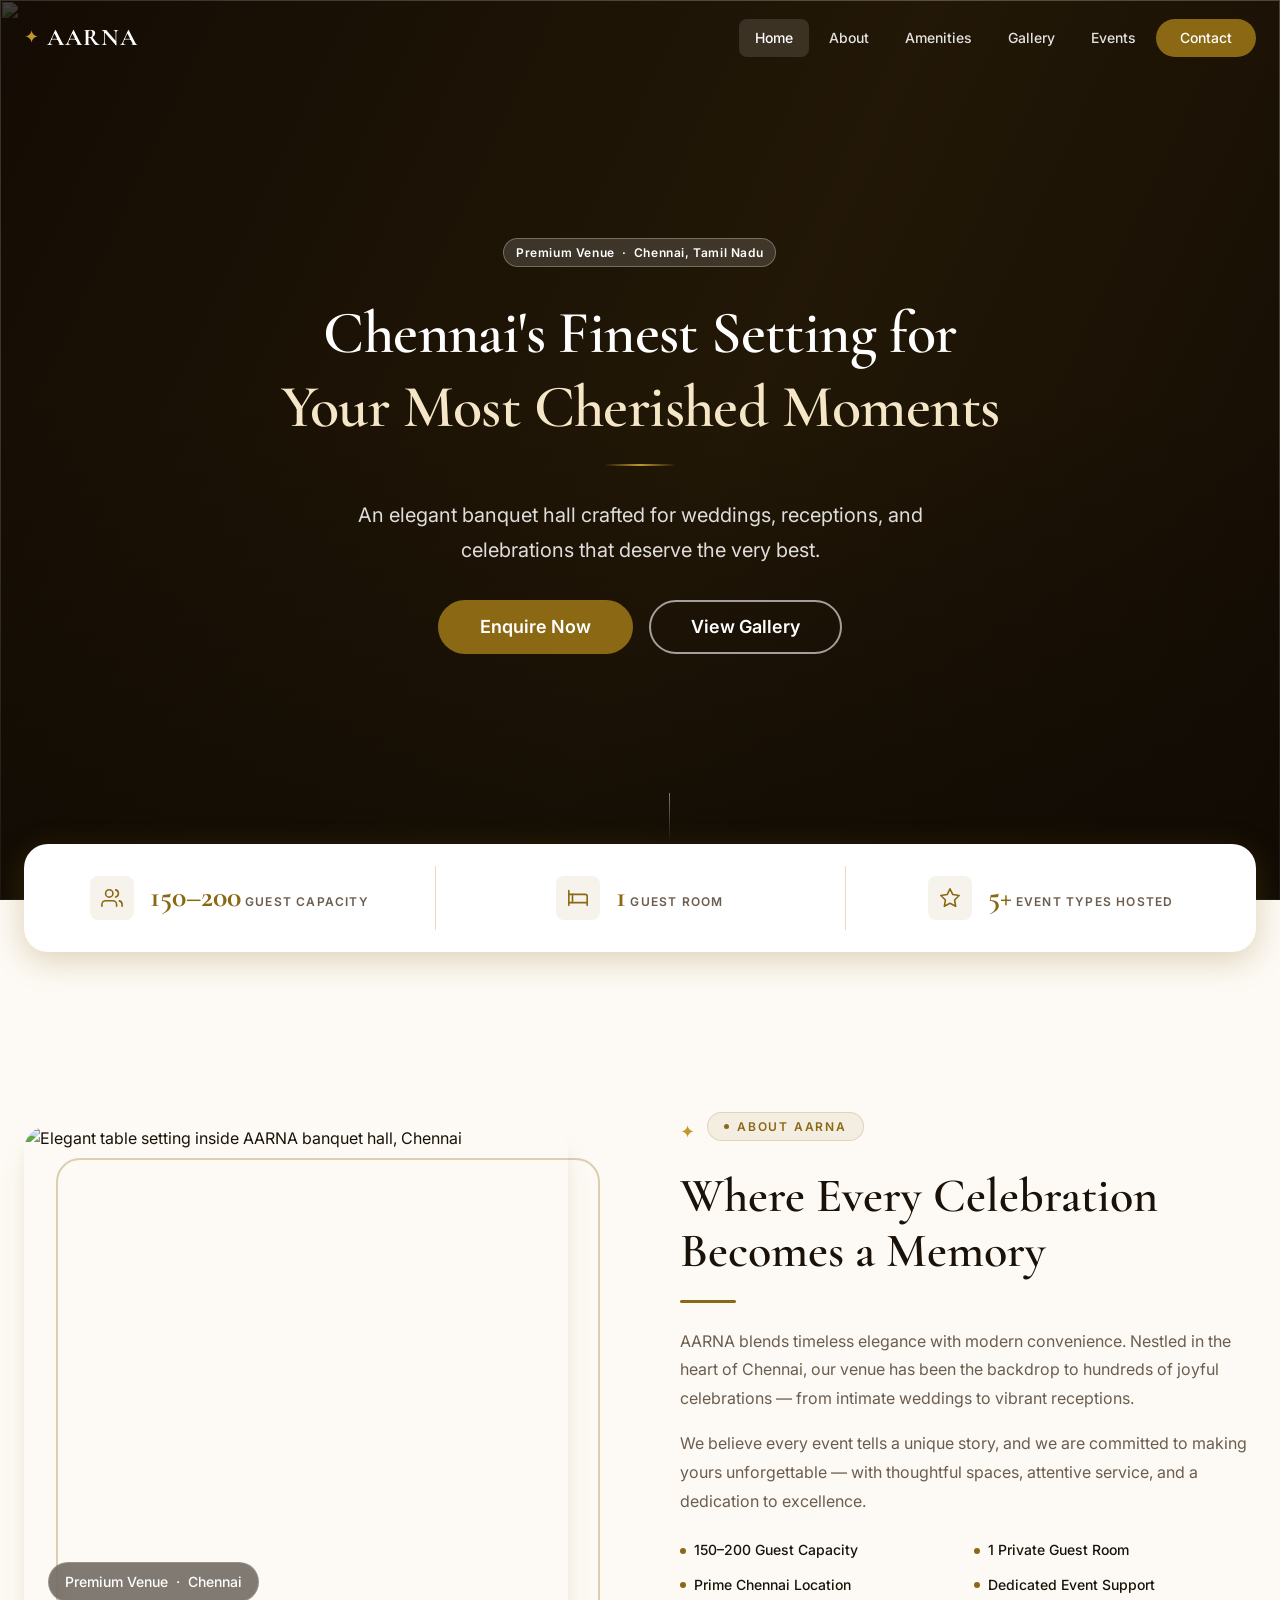
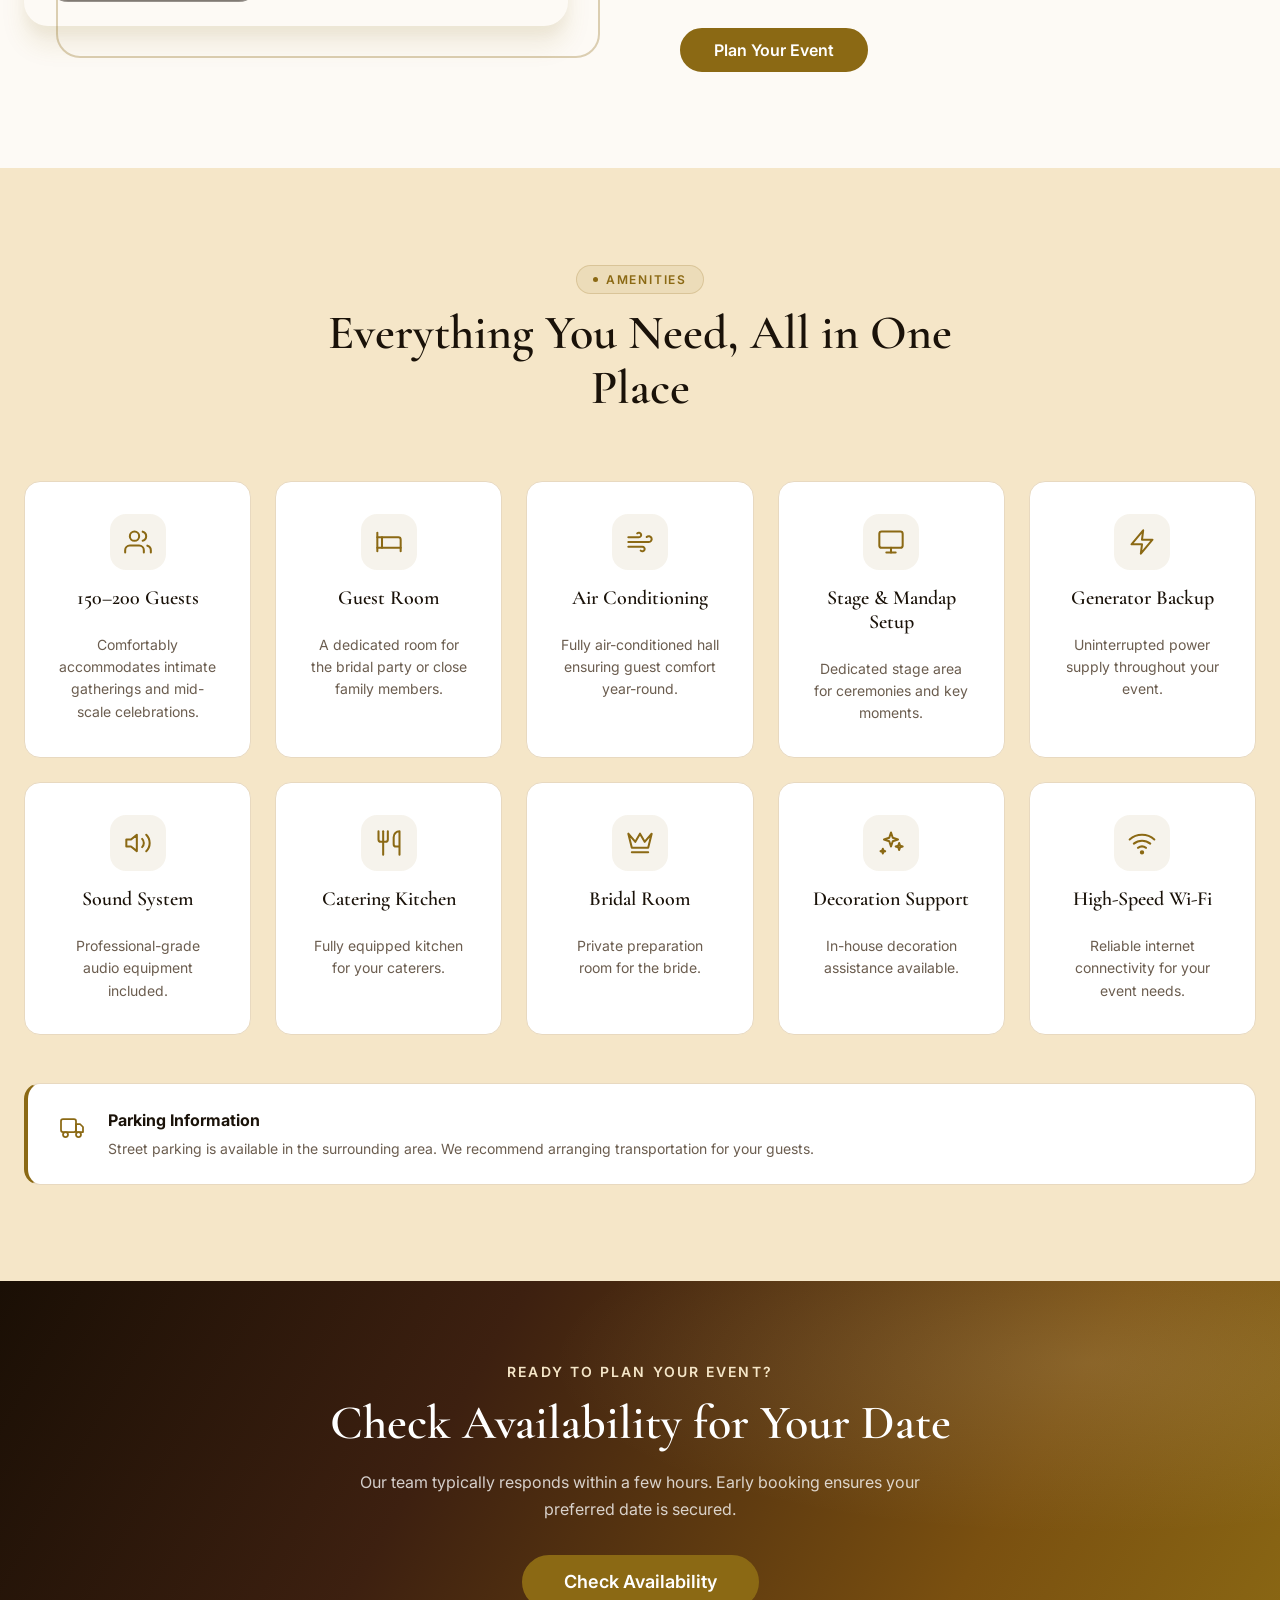
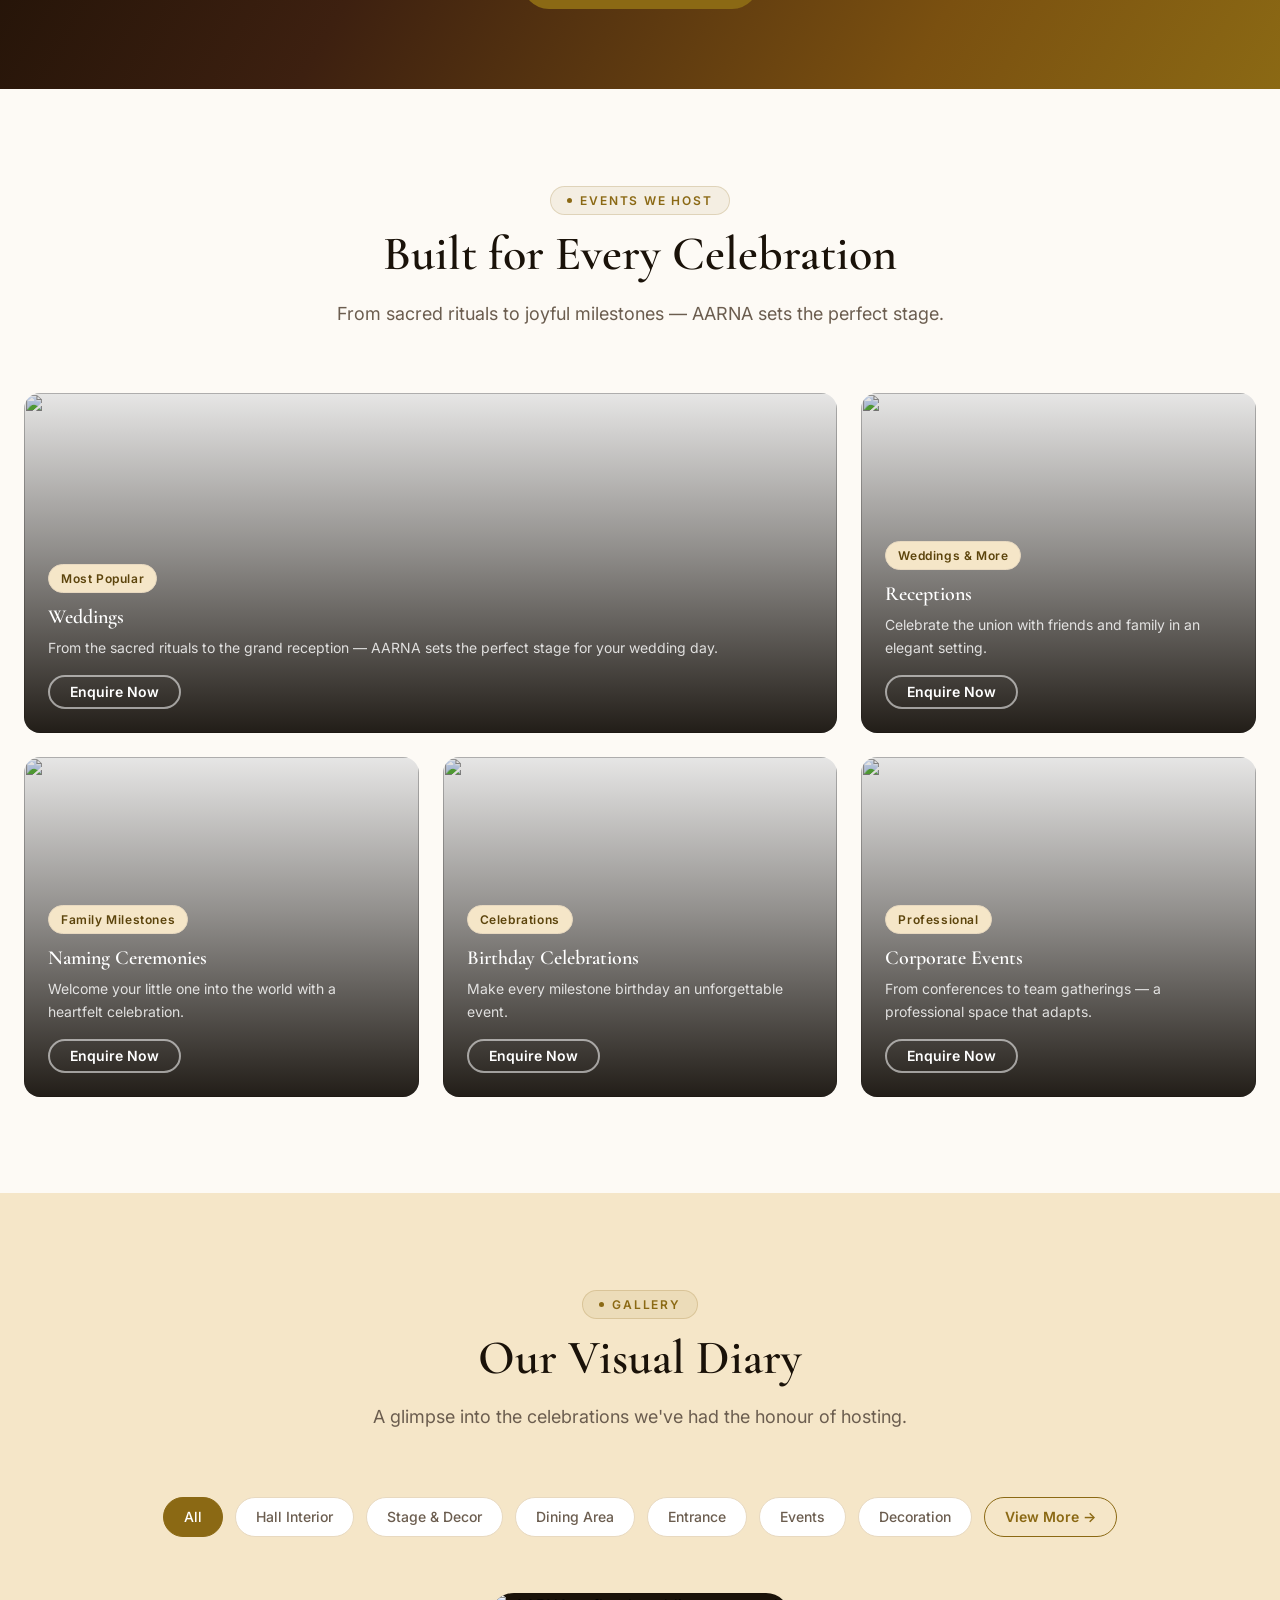
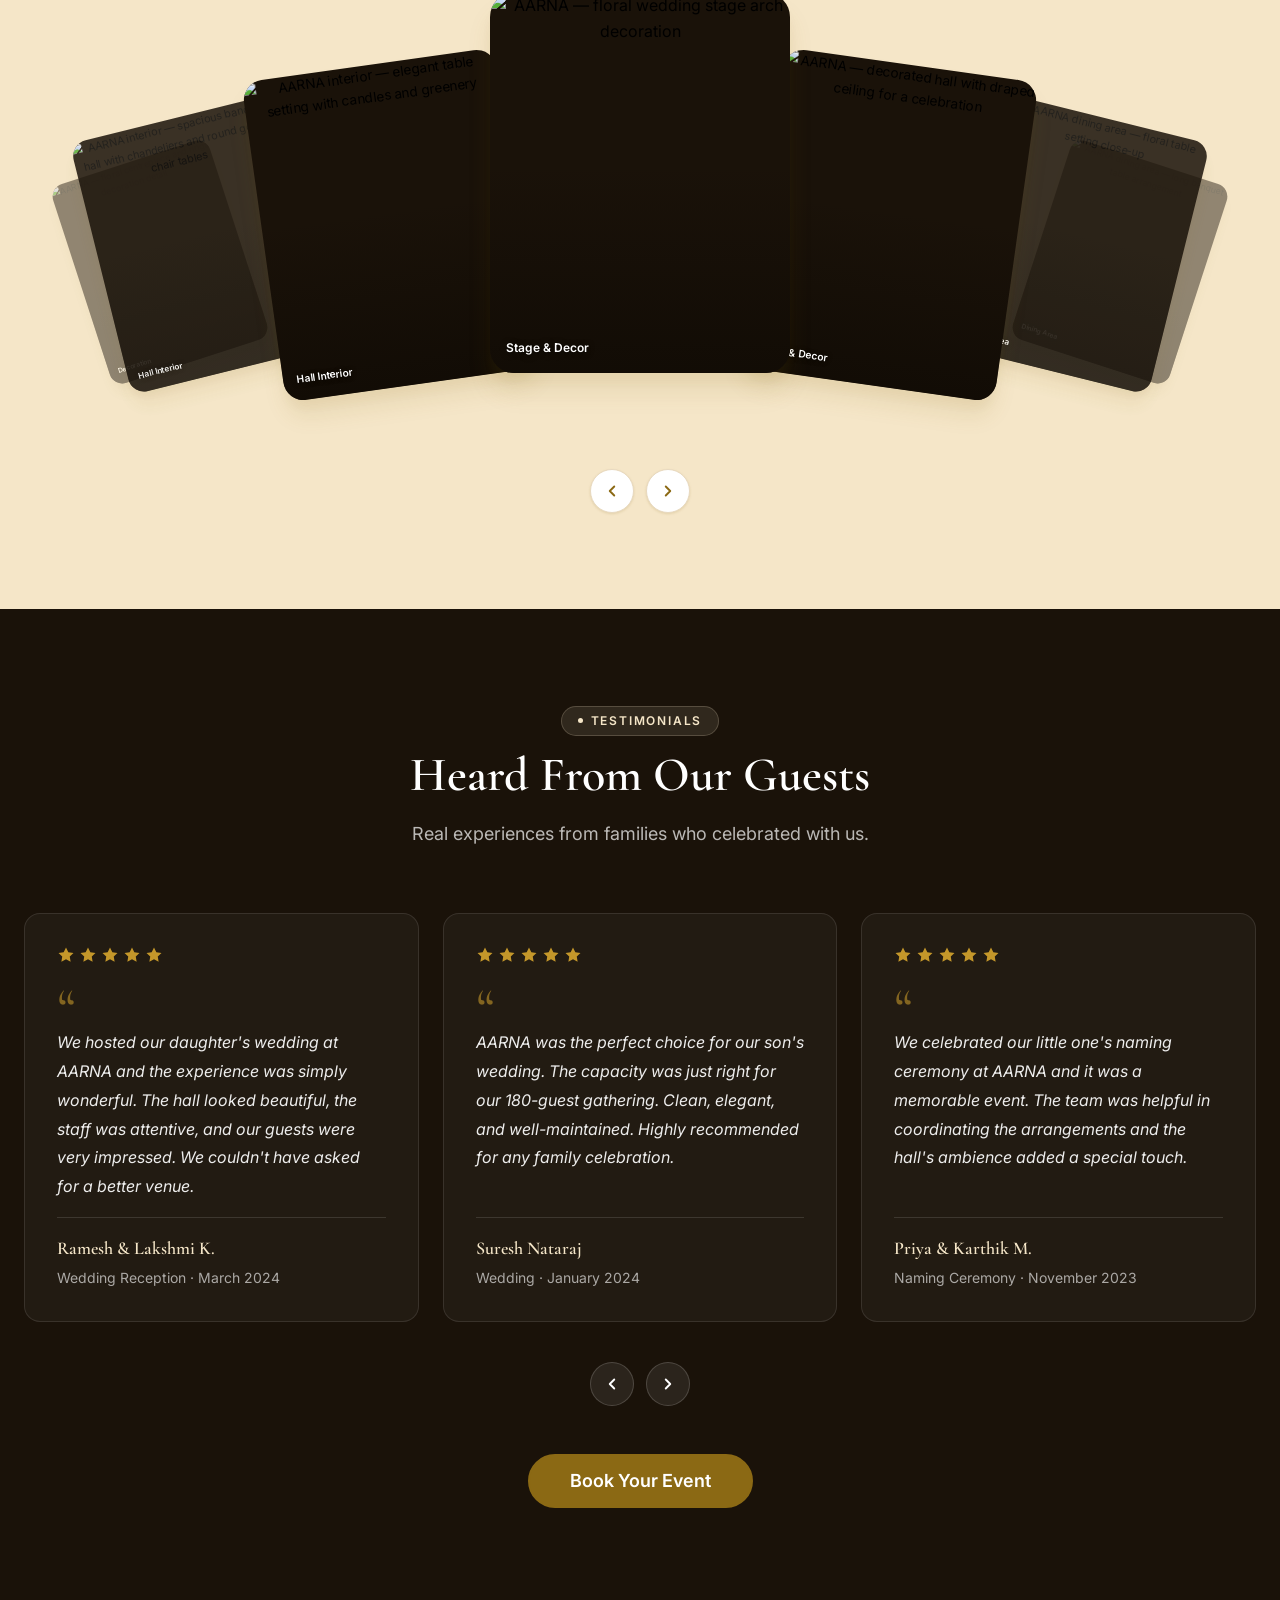
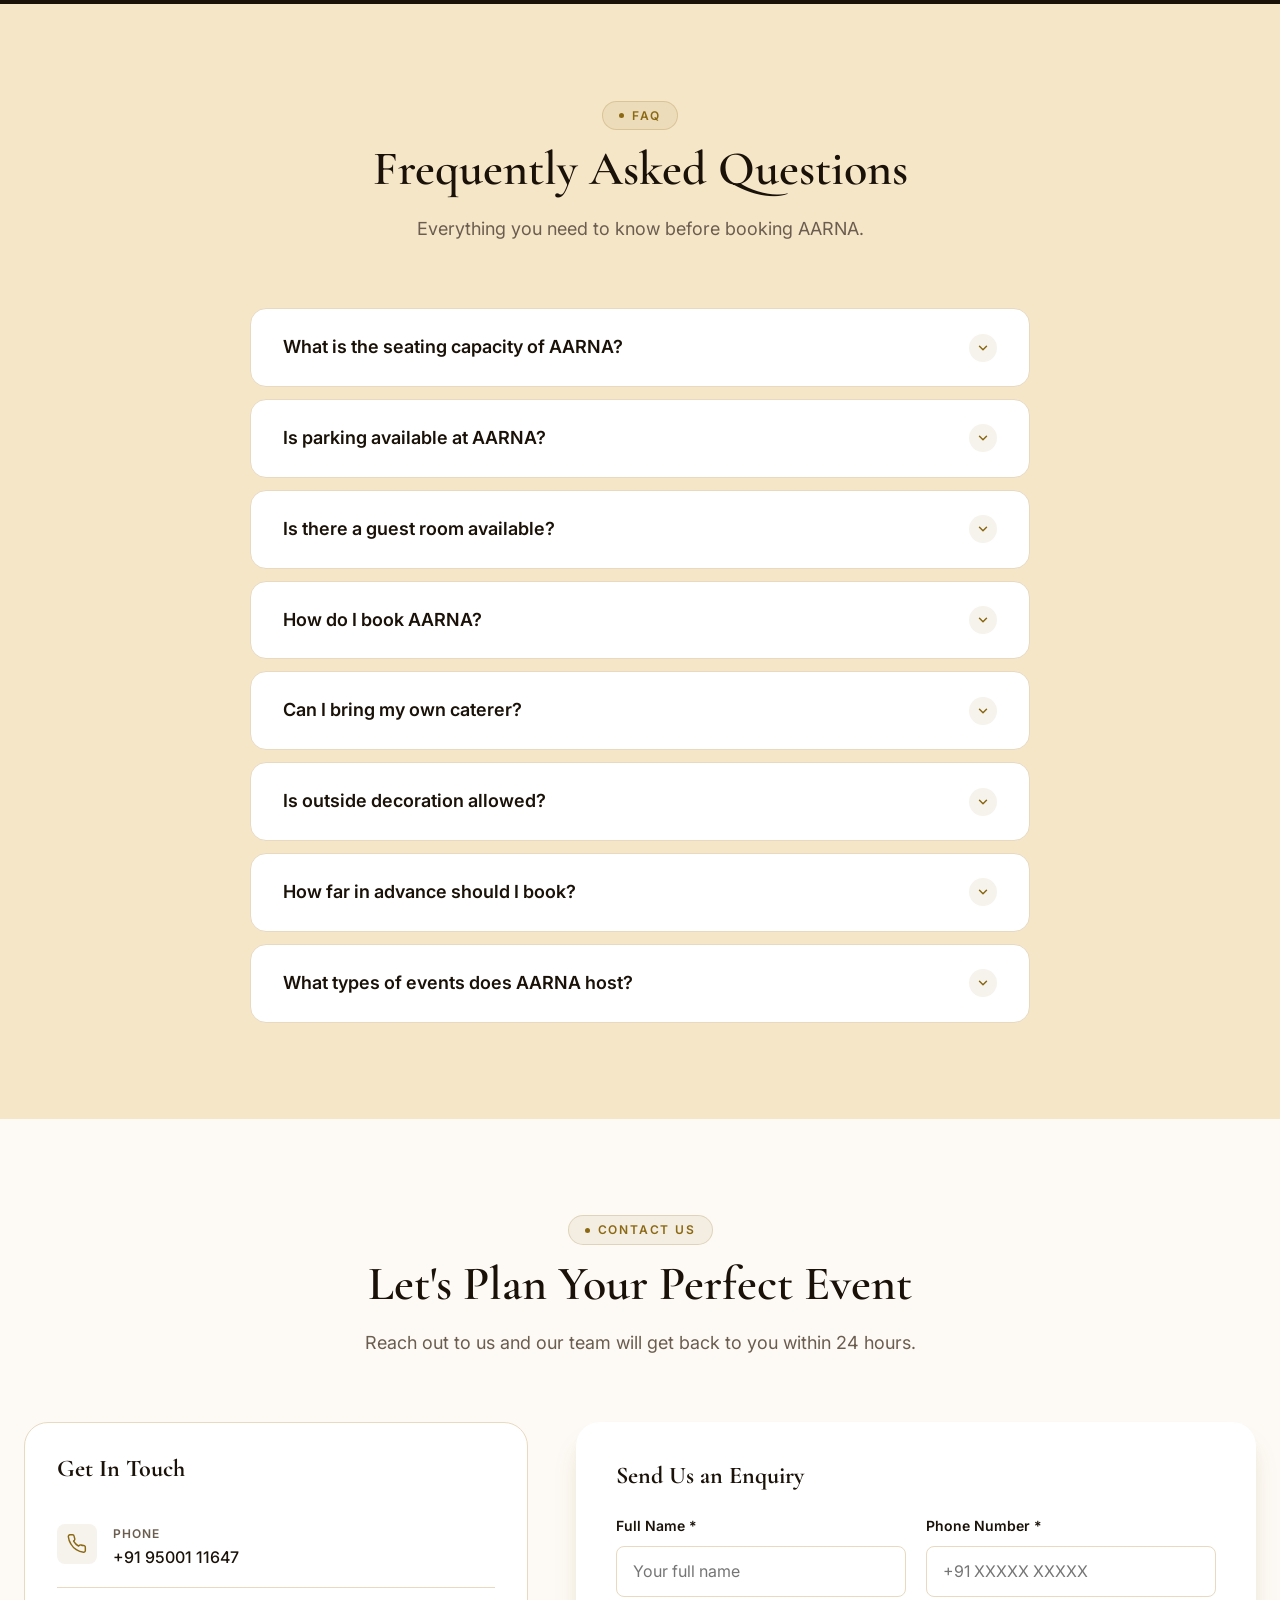
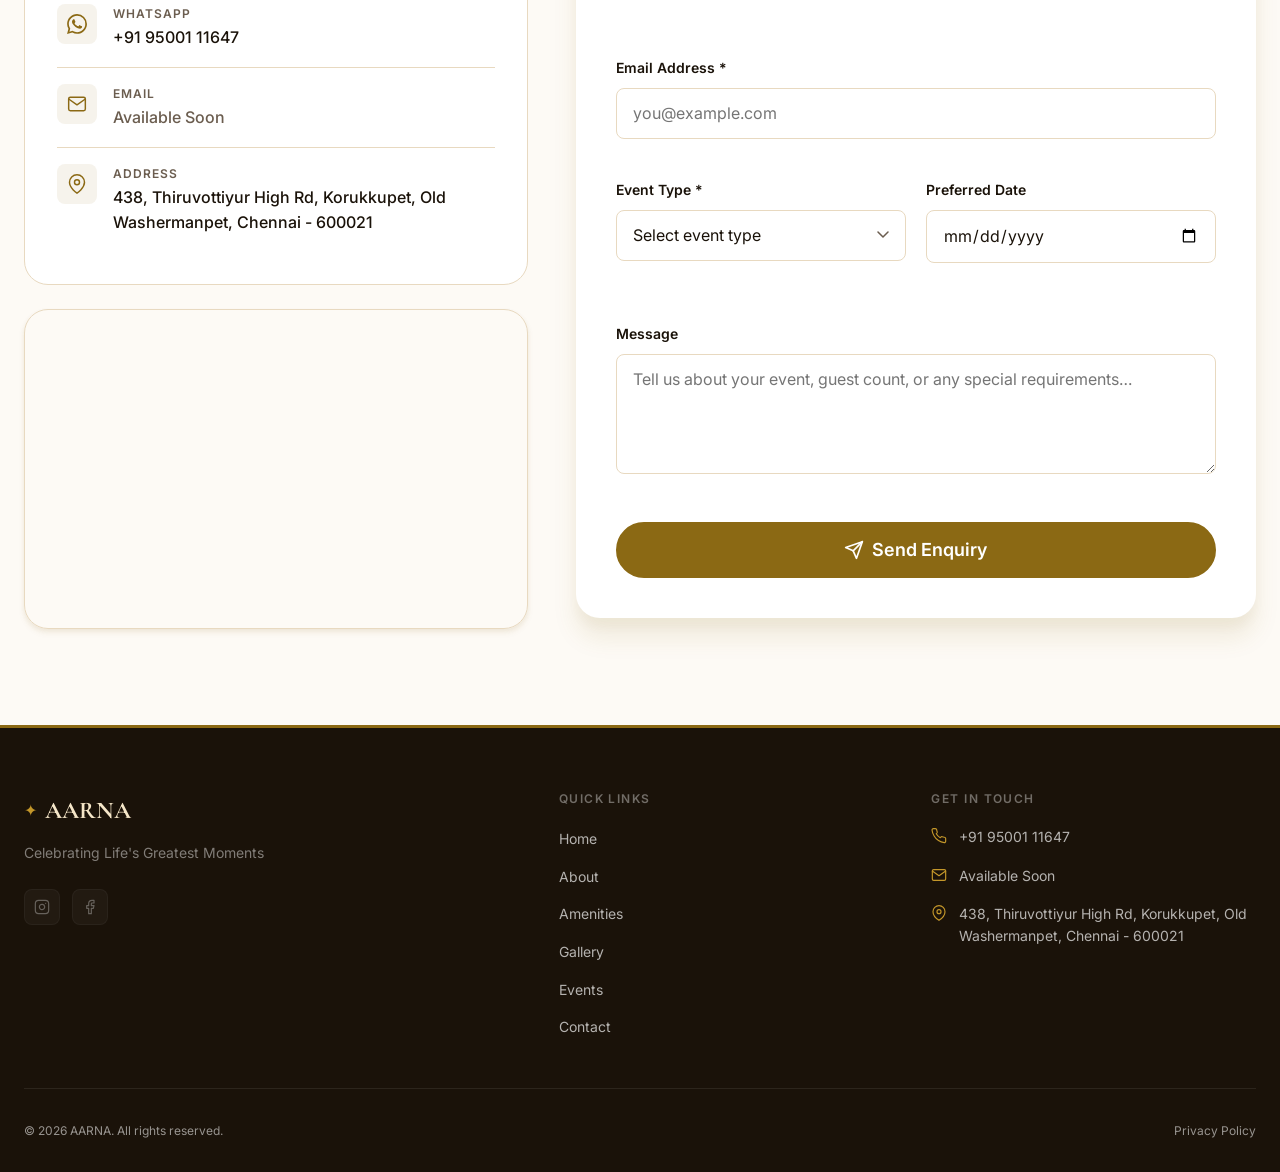
==== sample/index.html @ 79f0affe "mobile version update" ====
<!DOCTYPE html>
<html lang="en">
<head>
  <meta charset="UTF-8">
  <meta name="viewport" content="width=device-width, initial-scale=1.0">
  <meta http-equiv="X-UA-Compatible" content="IE=edge">

  <!-- Primary Meta Tags -->
  <title>AARNA — Marriage &amp; Event Hall in Chennai | 150–200 Guests</title>
  <meta name="description" content="AARNA is an elegant marriage and event hall in Chennai accommodating 150–200 guests. Perfect for weddings, receptions, naming ceremonies and celebrations. Enquire today.">
  <meta name="keywords" content="marriage hall Chennai, event hall Chennai, wedding venue Chennai, banquet hall Chennai, AARNA">
  <meta name="robots" content="index, follow">
  <link rel="canonical" href="https://aarnahall.in/">

  <!-- Open Graph -->
  <meta property="og:title" content="AARNA — Marriage &amp; Event Hall in Chennai">
  <meta property="og:description" content="An elegant banquet hall for weddings, receptions, and celebrations in Chennai. Capacity: 150–200 guests.">
  <meta property="og:image" content="https://images.unsplash.com/photo-1519167758481-83f550bb49b3?auto=format&amp;fit=crop&amp;q=80&amp;w=1200">
  <meta property="og:url" content="https://aarnahall.in/">
  <meta property="og:type" content="website">
  <meta property="og:locale" content="en_IN">

  <!-- Twitter Card -->
  <meta name="twitter:card" content="summary_large_image">
  <meta name="twitter:title" content="AARNA — Marriage &amp; Event Hall in Chennai">
  <meta name="twitter:description" content="Elegant venue for weddings and events in Chennai. 150–200 guests capacity.">
  <meta name="twitter:image" content="https://images.unsplash.com/photo-1519167758481-83f550bb49b3?auto=format&amp;fit=crop&amp;q=80&amp;w=1200">

  <!-- Google Fonts — Preconnect for performance -->
  <link rel="preconnect" href="https://fonts.googleapis.com">
  <link rel="preconnect" href="https://fonts.gstatic.com" crossorigin>
  <link href="https://fonts.googleapis.com/css2?family=Cormorant+Garamond:ital,wght@0,400;0,500;0,600;0,700;1,400;1,600&family=Inter:wght@400;500;600&display=swap" rel="stylesheet">

  <!-- Stylesheets -->
  <link rel="stylesheet" href="assets/css/main.css">
  <link rel="stylesheet" href="assets/css/layout.css">
  <link rel="stylesheet" href="assets/css/components.css">
  <link rel="stylesheet" href="assets/css/sections.css">
  <link rel="stylesheet" href="assets/css/responsive.css">

  <!-- Critical inline CSS — prevents flash of unstyled nav/hero -->
  <style>
    html { overflow-y: auto; }
    body { overflow-x: hidden; overflow-y: auto; }
    .nav { position: fixed; top: 0; left: 0; right: 0; z-index: 100; }
    .hero { min-height: 100vh; background: #1A0F05; }
    @media (max-width: 768px) { .hero { min-height: 80vh; } }
  </style>

  <!-- JSON-LD Structured Data -->
  <script type="application/ld+json">
  {
    "@context": "https://schema.org",
    "@type": "EventVenue",
    "name": "AARNA",
    "description": "An elegant marriage and event hall in Chennai accommodating 150–200 guests.",
    "url": "https://aarnahall.in/",
    "telephone": "+91 95001 11647",
    "address": {
      "@type": "PostalAddress",
      "streetAddress": "438, Thiruvottiyur High Rd, Korukkupet, Old Washermanpet",
      "addressLocality": "Chennai",
      "addressRegion": "Tamil Nadu",
      "postalCode": "600021",
      "addressCountry": "IN"
    },
    "maximumAttendeeCapacity": 200,
    "amenityFeature": [
      { "@type": "LocationFeatureSpecification", "name": "Guest Room", "value": true },
      { "@type": "LocationFeatureSpecification", "name": "Air Conditioning", "value": true }
    ]
  }
  </script>
</head>

<body>

  <!-- Skip to Main Content -->
  <a class="skip-link" href="#main-content">Skip to main content</a>

  <!-- ============================================================
       NAVIGATION
       ============================================================ -->
  <header class="nav nav--transparent" id="nav" role="banner">
    <div class="nav__container container">

      <a class="nav__logo" href="index.html" aria-label="AARNA — Go to homepage">
        <span class="nav__logo-mark" aria-hidden="true">✦</span>
        <span class="nav__logo-text">AARNA</span>
      </a>

      <button
        class="nav__toggle"
        id="nav-toggle"
        aria-label="Open menu"
        aria-expanded="false"
        aria-controls="nav-menu">
        <span class="nav__toggle-bar" aria-hidden="true"></span>
        <span class="nav__toggle-bar" aria-hidden="true"></span>
        <span class="nav__toggle-bar" aria-hidden="true"></span>
      </button>

      <nav class="nav__menu" id="nav-menu" aria-label="Main navigation">
        <ul class="nav__list" role="list">
          <li><a class="nav__link is-active" href="#hero">Home</a></li>
          <li><a class="nav__link" href="#about">About</a></li>
          <li><a class="nav__link" href="#amenities">Amenities</a></li>
          <li><a class="nav__link" href="#gallery">Gallery</a></li>
          <li><a class="nav__link" href="#events">Events</a></li>
          <li><a class="nav__link nav__link--cta" href="#contact">Contact</a></li>
        </ul>
      </nav>

    </div>
  </header>

  <!-- ============================================================
       MAIN CONTENT
       ============================================================ -->
  <main id="main-content">

    <!-- ========================================================
         HERO
         ======================================================== -->
    <section id="hero" class="hero hero--intro-active" aria-labelledby="hero-headline">

      <img class="hero__bg"
           src="https://images.unsplash.com/photo-1519167758481-83f550bb49b3?auto=format&fit=crop&q=80&w=1920"
           alt=""
           aria-hidden="true"
           fetchpriority="high">

      <!-- Matches the intro video's final frame — crossfades in as the
           video ends so the transition reads as one continuous shot
           instead of a cut to the hero background above. -->
      <img class="hero__endframe" id="hero-endframe-img" src="assets/images/hero-endframe.jpg" alt="" aria-hidden="true">

      <div class="hero__overlay" aria-hidden="true"></div>

      <!-- Intro video — plays once per page load/tab visit (in-memory
           only, never persisted). See assets/js/hero-intro.js. -->
      <video class="hero__intro-video" id="hero-intro-video" muted playsinline preload="none" aria-hidden="true">
        <source src="assets/videos/hero-intro.mp4" type="video/mp4">
      </video>

      <div class="hero__content container">
        <div class="hero__inner">

          <div class="hero__badge-top">
            <span class="badge badge--light">Premium Venue &nbsp;&middot;&nbsp; Chennai, Tamil Nadu</span>
          </div>

          <h1 class="hero__headline" id="hero-headline">
            Chennai's Finest Setting for
            <span class="hero__headline--accent">Your Most Cherished Moments</span>
          </h1>

          <p class="hero__subheadline">
            An elegant banquet hall crafted for weddings, receptions, and
            celebrations that deserve the very best.
          </p>

          <div class="hero__ctas">
            <a href="#contact" class="btn btn--primary btn--lg">Enquire Now</a>
            <a href="#gallery" class="btn btn--secondary-outline btn--lg">View Gallery</a>
          </div>

        </div>
      </div>

      <div class="hero__scroll-indicator" aria-hidden="true">
        <span class="hero__scroll-line"></span>
        <span class="hero__scroll-text">Scroll</span>
      </div>

    </section><!-- /#hero -->

    <!-- Floating stats card, straddles hero/about boundary -->
    <div class="hero-stats-float container" role="list" aria-label="AARNA key facts">
      <div class="hero-stats-float__card">

        <div class="stat-pill" role="listitem">
          <span class="stat-pill__icon" aria-hidden="true">
            <svg viewBox="0 0 24 24" fill="none" stroke="currentColor" stroke-width="1.75" stroke-linecap="round" stroke-linejoin="round">
              <path d="M17 21v-2a4 4 0 0 0-4-4H5a4 4 0 0 0-4 4v2"/><circle cx="9" cy="7" r="4"/>
              <path d="M23 21v-2a4 4 0 0 0-3-3.87"/><path d="M16 3.13a4 4 0 0 1 0 7.75"/>
            </svg>
          </span>
          <span class="stat-pill__text">
            <span class="stat-pill__value">150–200</span>
            <span class="stat-pill__label">Guest Capacity</span>
          </span>
        </div>

        <div class="stat-pill" role="listitem">
          <span class="stat-pill__icon" aria-hidden="true">
            <svg viewBox="0 0 24 24" fill="none" stroke="currentColor" stroke-width="1.75" stroke-linecap="round" stroke-linejoin="round">
              <path d="M2 4v16"/><path d="M2 8h18a2 2 0 0 1 2 2v10"/><path d="M2 17h20"/><path d="M6 8v9"/>
            </svg>
          </span>
          <span class="stat-pill__text">
            <span class="stat-pill__value">1</span>
            <span class="stat-pill__label">Guest Room</span>
          </span>
        </div>

        <div class="stat-pill" role="listitem">
          <span class="stat-pill__icon" aria-hidden="true">
            <svg viewBox="0 0 24 24" fill="none" stroke="currentColor" stroke-width="1.75" stroke-linecap="round" stroke-linejoin="round">
              <polygon points="12 2 15.09 8.26 22 9.27 17 14.14 18.18 21.02 12 17.77 5.82 21.02 7 14.14 2 9.27 8.91 8.26 12 2"/>
            </svg>
          </span>
          <span class="stat-pill__text">
            <span class="stat-pill__value">5+</span>
            <span class="stat-pill__label">Event Types Hosted</span>
          </span>
        </div>

      </div>
    </div>

    <!-- ========================================================
         ABOUT SECTION
         ======================================================== -->
    <section id="about" class="section" aria-labelledby="about-title">
      <div class="container">

        <div class="about-grid">

          <div class="about-image">
            <div class="about-image__inner">
              <img src="https://images.unsplash.com/photo-1522413452208-996ff3f3e740?auto=format&fit=crop&q=80&w=1200"
                   alt="Elegant table setting inside AARNA banquet hall, Chennai" loading="lazy">
              <span class="about-image__tag" aria-hidden="true">Premium Venue &nbsp;&middot;&nbsp; Chennai</span>
            </div>
          </div>

          <div class="about-content">

            <div class="about-content__eyebrow">
              <span class="about-content__ornament" aria-hidden="true">✦</span>
              <span class="section-header__label">About AARNA</span>
            </div>

            <h2 class="about-content__title" id="about-title">
              Where Every Celebration<br>Becomes a Memory
            </h2>

            <div class="about-content__rule" aria-hidden="true"></div>

            <p class="about-content__para">AARNA blends timeless elegance with modern convenience. Nestled in the heart of Chennai, our venue has been the backdrop to hundreds of joyful celebrations — from intimate weddings to vibrant receptions.</p>

            <p class="about-content__para">We believe every event tells a unique story, and we are committed to making yours unforgettable — with thoughtful spaces, attentive service, and a dedication to excellence.</p>

            <ul class="about-features" aria-label="Hall highlights">
              <li class="about-features__item">150–200 Guest Capacity</li>
              <li class="about-features__item">1 Private Guest Room</li>
              <li class="about-features__item">Prime Chennai Location</li>
              <li class="about-features__item">Dedicated Event Support</li>
            </ul>

            <a href="#contact" class="btn btn--primary about-content__cta">Plan Your Event</a>

          </div>
        </div>
      </div>
    </section>


    <!-- ========================================================
         AMENITIES SECTION
         ======================================================== -->
    <section id="amenities" class="section section--alt" aria-labelledby="amenities-title">
      <div class="container">

        <div class="section-header">
          <span class="section-header__label">Amenities</span>
          <h2 class="section-header__title" id="amenities-title">Everything You Need, All in One Place</h2>
        </div>

        <div class="amenities-grid" role="list" aria-label="Hall amenities">

          <div class="card card--amenity" role="listitem">
            <div class="card__icon">
              <svg viewBox="0 0 24 24" fill="none" stroke="currentColor" stroke-width="1.75" stroke-linecap="round" stroke-linejoin="round" aria-hidden="true">
                <path d="M17 21v-2a4 4 0 0 0-4-4H5a4 4 0 0 0-4 4v2"/><circle cx="9" cy="7" r="4"/>
                <path d="M23 21v-2a4 4 0 0 0-3-3.87"/><path d="M16 3.13a4 4 0 0 1 0 7.75"/>
              </svg>
            </div>
            <h3 class="card__title">150–200 Guests</h3>
            <p class="card__desc">Comfortably accommodates intimate gatherings and mid-scale celebrations.</p>
          </div>

          <div class="card card--amenity" role="listitem">
            <div class="card__icon">
              <svg viewBox="0 0 24 24" fill="none" stroke="currentColor" stroke-width="1.75" stroke-linecap="round" stroke-linejoin="round" aria-hidden="true">
                <path d="M2 4v16"/><path d="M2 8h18a2 2 0 0 1 2 2v10"/>
                <path d="M2 17h20"/><path d="M6 8v9"/>
              </svg>
            </div>
            <h3 class="card__title">Guest Room</h3>
            <p class="card__desc">A dedicated room for the bridal party or close family members.</p>
          </div>

          <div class="card card--amenity" role="listitem">
            <div class="card__icon">
              <svg viewBox="0 0 24 24" fill="none" stroke="currentColor" stroke-width="1.75" stroke-linecap="round" stroke-linejoin="round" aria-hidden="true">
                <path d="M9.59 4.59A2 2 0 1 1 11 8H2m10.59 11.41A2 2 0 1 0 14 16H2m15.73-8.27A2.5 2.5 0 1 1 19.5 12H2"/>
              </svg>
            </div>
            <h3 class="card__title">Air Conditioning</h3>
            <p class="card__desc">Fully air-conditioned hall ensuring guest comfort year-round.</p>
          </div>

          <div class="card card--amenity" role="listitem">
            <div class="card__icon">
              <svg viewBox="0 0 24 24" fill="none" stroke="currentColor" stroke-width="1.75" stroke-linecap="round" stroke-linejoin="round" aria-hidden="true">
                <rect x="2" y="3" width="20" height="14" rx="2" ry="2"/>
                <path d="M8 21h8"/><path d="M12 17v4"/>
              </svg>
            </div>
            <h3 class="card__title">Stage &amp; Mandap Setup</h3>
            <p class="card__desc">Dedicated stage area for ceremonies and key moments.</p>
          </div>

          <div class="card card--amenity" role="listitem">
            <div class="card__icon">
              <svg viewBox="0 0 24 24" fill="none" stroke="currentColor" stroke-width="1.75" stroke-linecap="round" stroke-linejoin="round" aria-hidden="true">
                <polygon points="13 2 3 14 12 14 11 22 21 10 12 10 13 2"/>
              </svg>
            </div>
            <h3 class="card__title">Generator Backup</h3>
            <p class="card__desc">Uninterrupted power supply throughout your event.</p>
          </div>

          <div class="card card--amenity" role="listitem">
            <div class="card__icon">
              <svg viewBox="0 0 24 24" fill="none" stroke="currentColor" stroke-width="1.75" stroke-linecap="round" stroke-linejoin="round" aria-hidden="true">
                <polygon points="11 5 6 9 2 9 2 15 6 15 11 19 11 5"/>
                <path d="M15.54 8.46a5 5 0 0 1 0 7.07"/>
                <path d="M19.07 4.93a10 10 0 0 1 0 14.14"/>
              </svg>
            </div>
            <h3 class="card__title">Sound System</h3>
            <p class="card__desc">Professional-grade audio equipment included.</p>
          </div>

          <div class="card card--amenity" role="listitem">
            <div class="card__icon">
              <svg viewBox="0 0 24 24" fill="none" stroke="currentColor" stroke-width="1.75" stroke-linecap="round" stroke-linejoin="round" aria-hidden="true">
                <path d="M3 2v7c0 1.1.9 2 2 2h4a2 2 0 0 0 2-2V2"/>
                <path d="M7 2v20"/>
                <path d="M21 15V2a5 5 0 0 0-5 5v6c0 1.1.9 2 2 2h3zm0 0v7"/>
              </svg>
            </div>
            <h3 class="card__title">Catering Kitchen</h3>
            <p class="card__desc">Fully equipped kitchen for your caterers.</p>
          </div>

          <div class="card card--amenity" role="listitem">
            <div class="card__icon">
              <svg viewBox="0 0 24 24" fill="none" stroke="currentColor" stroke-width="1.75" stroke-linecap="round" stroke-linejoin="round" aria-hidden="true">
                <path d="M2 4l3 12h14l3-12-6 7-4-7-4 7-6-7z"/>
                <path d="M5 20h14"/>
              </svg>
            </div>
            <h3 class="card__title">Bridal Room</h3>
            <p class="card__desc">Private preparation room for the bride.</p>
          </div>

          <div class="card card--amenity" role="listitem">
            <div class="card__icon">
              <svg viewBox="0 0 24 24" fill="none" stroke="currentColor" stroke-width="1.75" stroke-linecap="round" stroke-linejoin="round" aria-hidden="true">
                <path d="M12 3l1.5 4.5L18 9l-4.5 1.5L12 15l-1.5-4.5L6 9l4.5-1.5L12 3z"/>
                <path d="M19 12l.75 2.25L22 15l-2.25.75L19 18l-.75-2.25L16 15l2.25-.75L19 12z"/>
                <path d="M5 17l.5 1.5L7 19l-1.5.5L5 21l-.5-1.5L3 19l1.5-.5L5 17z"/>
              </svg>
            </div>
            <h3 class="card__title">Decoration Support</h3>
            <p class="card__desc">In-house decoration assistance available.</p>
          </div>

          <div class="card card--amenity" role="listitem">
            <div class="card__icon">
              <svg viewBox="0 0 24 24" fill="none" stroke="currentColor" stroke-width="1.75" stroke-linecap="round" stroke-linejoin="round" aria-hidden="true">
                <path d="M5 12.55a11 11 0 0 1 14.08 0"/>
                <path d="M1.42 9a16 16 0 0 1 21.16 0"/>
                <path d="M8.53 16.11a6 6 0 0 1 6.95 0"/>
                <circle cx="12" cy="20" r="1" fill="currentColor"/>
              </svg>
            </div>
            <h3 class="card__title">High-Speed Wi-Fi</h3>
            <p class="card__desc">Reliable internet connectivity for your event needs.</p>
          </div>

        </div><!-- /.amenities-grid -->

        <div class="parking-notice" role="note" aria-label="Parking information">
          <div class="parking-notice__icon" aria-hidden="true">
            <svg viewBox="0 0 24 24" fill="none" stroke="currentColor" stroke-width="1.75" stroke-linecap="round" stroke-linejoin="round">
              <rect x="1" y="3" width="15" height="13" rx="2"/>
              <polygon points="16 8 20 8 23 11 23 16 16 16 16 8"/>
              <circle cx="5.5" cy="18.5" r="2.5"/>
              <circle cx="18.5" cy="18.5" r="2.5"/>
            </svg>
          </div>
          <div class="parking-notice__body">
            <strong class="parking-notice__heading">Parking Information</strong>
            <p class="parking-notice__text">Street parking is available in the surrounding area. We recommend arranging transportation for your guests.</p>
          </div>
        </div>

      </div>
    </section>


    <!-- ========================================================
         CTA STRIP
         ======================================================== -->
    <section class="cta-strip" aria-label="Check event availability">
      <div class="container">
        <p class="cta-strip__eyebrow">Ready to Plan Your Event?</p>
        <h2 class="cta-strip__title">Check Availability for Your Date</h2>
        <p class="cta-strip__sub">Our team typically responds within a few hours. Early booking ensures your preferred date is secured.</p>
        <a href="#contact" class="btn btn--primary btn--lg">Check Availability</a>
      </div>
    </section>


    <!-- ========================================================
         EVENTS SECTION — bento grid
         ======================================================== -->
    <section id="events" class="section" aria-labelledby="events-title">
      <div class="container">

        <div class="section-header">
          <span class="section-header__label">Events We Host</span>
          <h2 class="section-header__title" id="events-title">Built for Every Celebration</h2>
          <p class="section-header__subtitle">From sacred rituals to joyful milestones — AARNA sets the perfect stage.</p>
        </div>

        <div class="events-grid bento-grid">

          <div class="card card--event">
            <img class="card__photo" src="https://images.unsplash.com/photo-1465495976277-4387d4b0b4c6?auto=format&fit=crop&q=80&w=1200" alt="" loading="lazy">
            <div class="card__body">
              <span class="badge">Most Popular</span>
              <h3 class="card__title">Weddings</h3>
              <p class="card__desc">From the sacred rituals to the grand reception — AARNA sets the perfect stage for your wedding day.</p>
              <a href="#contact" class="btn btn--sm btn--ghost card__enquire" data-event-type="wedding">Enquire Now</a>
            </div>
          </div>

          <div class="card card--event">
            <img class="card__photo" src="https://images.unsplash.com/photo-1764269720571-cc09b086c2a4?auto=format&fit=crop&q=80&w=900" alt="" loading="lazy">
            <div class="card__body">
              <span class="badge">Weddings &amp; More</span>
              <h3 class="card__title">Receptions</h3>
              <p class="card__desc">Celebrate the union with friends and family in an elegant setting.</p>
              <a href="#contact" class="btn btn--sm btn--ghost card__enquire" data-event-type="reception">Enquire Now</a>
            </div>
          </div>

          <div class="card card--event">
            <img class="card__photo" src="https://images.unsplash.com/photo-1770831208268-07daeaa6c6c4?auto=format&fit=crop&q=80&w=900" alt="" loading="lazy">
            <div class="card__body">
              <span class="badge">Family Milestones</span>
              <h3 class="card__title">Naming Ceremonies</h3>
              <p class="card__desc">Welcome your little one into the world with a heartfelt celebration.</p>
              <a href="#contact" class="btn btn--sm btn--ghost card__enquire" data-event-type="naming">Enquire Now</a>
            </div>
          </div>

          <div class="card card--event">
            <img class="card__photo" src="https://images.unsplash.com/photo-1771070181476-d4592d83485c?auto=format&fit=crop&q=80&w=900" alt="" loading="lazy">
            <div class="card__body">
              <span class="badge">Celebrations</span>
              <h3 class="card__title">Birthday Celebrations</h3>
              <p class="card__desc">Make every milestone birthday an unforgettable event.</p>
              <a href="#contact" class="btn btn--sm btn--ghost card__enquire" data-event-type="birthday">Enquire Now</a>
            </div>
          </div>

          <div class="card card--event">
            <img class="card__photo" src="https://images.unsplash.com/photo-1587825140708-dfaf72ae4b04?auto=format&fit=crop&q=80&w=900" alt="" loading="lazy">
            <div class="card__body">
              <span class="badge">Professional</span>
              <h3 class="card__title">Corporate Events</h3>
              <p class="card__desc">From conferences to team gatherings — a professional space that adapts.</p>
              <a href="#contact" class="btn btn--sm btn--ghost card__enquire" data-event-type="corporate">Enquire Now</a>
            </div>
          </div>

        </div>
      </div>
    </section>


    <!-- ========================================================
         GALLERY SECTION
         ======================================================== -->
    <section id="gallery" class="section section--alt" aria-labelledby="gallery-title">
      <div class="container">

        <div class="section-header">
          <span class="section-header__label">Gallery</span>
          <h2 class="section-header__title" id="gallery-title">Our Visual Diary</h2>
          <p class="section-header__subtitle">A glimpse into the celebrations we've had the honour of hosting.</p>
        </div>

        <div class="gallery-filters" role="group" aria-label="Filter gallery by category">
          <button class="gallery-filter is-active" data-filter="all" aria-pressed="true">All</button>
          <button class="gallery-filter" data-filter="interior" aria-pressed="false">Hall Interior</button>
          <button class="gallery-filter" data-filter="stage" aria-pressed="false">Stage &amp; Decor</button>
          <button class="gallery-filter" data-filter="dining" aria-pressed="false">Dining Area</button>
          <button class="gallery-filter" data-filter="entrance" aria-pressed="false">Entrance</button>
          <button class="gallery-filter" data-filter="events" aria-pressed="false">Events</button>
          <button class="gallery-filter" data-filter="decoration" aria-pressed="false">Decoration</button>
          <a href="gallery.html" class="gallery-filter gallery-filter--link">View More →</a>
        </div>

        <div class="diary-carousel">
        <div class="diary-track" id="gallery-grid">

          <button class="gallery-item" data-category="interior" aria-label="AARNA interior — spacious banquet hall with chandeliers">
            <span class="gallery-item__label" aria-hidden="true">Hall Interior</span>
            <div class="gallery-item__overlay" aria-hidden="true"><svg viewBox="0 0 24 24" fill="none" stroke="currentColor" stroke-width="2" stroke-linecap="round" stroke-linejoin="round"><path d="M15 3h6v6M9 21H3v-6M21 3l-7 7M3 21l7-7"/></svg></div>
            <img class="gallery-item__img" data-full="https://images.unsplash.com/photo-1519167758481-83f550bb49b3?auto=format&fit=crop&q=85&w=1600" src="https://images.unsplash.com/photo-1519167758481-83f550bb49b3?auto=format&fit=crop&q=75&w=800" alt="AARNA interior — spacious banquet hall with chandeliers and round gold-chair tables" loading="lazy">
          </button>

          <button class="gallery-item" data-category="interior" aria-label="AARNA interior — elegant table setting with candles and greenery">
            <span class="gallery-item__label" aria-hidden="true">Hall Interior</span>
            <div class="gallery-item__overlay" aria-hidden="true"><svg viewBox="0 0 24 24" fill="none" stroke="currentColor" stroke-width="2" stroke-linecap="round" stroke-linejoin="round"><path d="M15 3h6v6M9 21H3v-6M21 3l-7 7M3 21l7-7"/></svg></div>
            <img class="gallery-item__img" data-full="https://images.unsplash.com/photo-1522413452208-996ff3f3e740?auto=format&fit=crop&q=85&w=1600" src="https://images.unsplash.com/photo-1522413452208-996ff3f3e740?auto=format&fit=crop&q=75&w=800" alt="AARNA interior — elegant table setting with candles and greenery" loading="lazy">
          </button>

          <button class="gallery-item" data-category="stage" aria-label="AARNA — floral wedding stage arch">
            <span class="gallery-item__label" aria-hidden="true">Stage &amp; Decor</span>
            <div class="gallery-item__overlay" aria-hidden="true"><svg viewBox="0 0 24 24" fill="none" stroke="currentColor" stroke-width="2" stroke-linecap="round" stroke-linejoin="round"><path d="M15 3h6v6M9 21H3v-6M21 3l-7 7M3 21l7-7"/></svg></div>
            <img class="gallery-item__img" data-full="https://images.unsplash.com/photo-1641834919507-b0271fe5186b?auto=format&fit=crop&q=85&w=1600" src="https://images.unsplash.com/photo-1641834919507-b0271fe5186b?auto=format&fit=crop&q=75&w=800" alt="AARNA — floral wedding stage arch decoration" loading="lazy">
          </button>

          <button class="gallery-item" data-category="stage" aria-label="AARNA — decorated hall with draped ceiling">
            <span class="gallery-item__label" aria-hidden="true">Stage &amp; Decor</span>
            <div class="gallery-item__overlay" aria-hidden="true"><svg viewBox="0 0 24 24" fill="none" stroke="currentColor" stroke-width="2" stroke-linecap="round" stroke-linejoin="round"><path d="M15 3h6v6M9 21H3v-6M21 3l-7 7M3 21l7-7"/></svg></div>
            <img class="gallery-item__img" data-full="https://images.unsplash.com/photo-1464366400600-7168b8af9bc3?auto=format&fit=crop&q=85&w=1600" src="https://images.unsplash.com/photo-1464366400600-7168b8af9bc3?auto=format&fit=crop&q=75&w=800" alt="AARNA — decorated hall with draped ceiling for a celebration" loading="lazy">
          </button>

          <button class="gallery-item" data-category="dining" aria-label="AARNA dining area — floral table setting close-up">
            <span class="gallery-item__label" aria-hidden="true">Dining Area</span>
            <div class="gallery-item__overlay" aria-hidden="true"><svg viewBox="0 0 24 24" fill="none" stroke="currentColor" stroke-width="2" stroke-linecap="round" stroke-linejoin="round"><path d="M15 3h6v6M9 21H3v-6M21 3l-7 7M3 21l7-7"/></svg></div>
            <img class="gallery-item__img" data-full="https://images.unsplash.com/photo-1511795409834-ef04bbd61622?auto=format&fit=crop&q=85&w=1600" src="https://images.unsplash.com/photo-1511795409834-ef04bbd61622?auto=format&fit=crop&q=75&w=800" alt="AARNA dining area — floral table setting close-up" loading="lazy">
          </button>

          <button class="gallery-item" data-category="dining" aria-label="AARNA dining area — long banquet table arrangement">
            <span class="gallery-item__label" aria-hidden="true">Dining Area</span>
            <div class="gallery-item__overlay" aria-hidden="true"><svg viewBox="0 0 24 24" fill="none" stroke="currentColor" stroke-width="2" stroke-linecap="round" stroke-linejoin="round"><path d="M15 3h6v6M9 21H3v-6M21 3l-7 7M3 21l7-7"/></svg></div>
            <img class="gallery-item__img" data-full="https://images.unsplash.com/photo-1519225421980-715cb0215aed?auto=format&fit=crop&q=85&w=1600" src="https://images.unsplash.com/photo-1519225421980-715cb0215aed?auto=format&fit=crop&q=75&w=800" alt="AARNA dining area — long banquet table arrangement" loading="lazy">
          </button>

          <button class="gallery-item" data-category="entrance" aria-label="AARNA — ceremony seating on the lawn near the entrance">
            <span class="gallery-item__label" aria-hidden="true">Entrance</span>
            <div class="gallery-item__overlay" aria-hidden="true"><svg viewBox="0 0 24 24" fill="none" stroke="currentColor" stroke-width="2" stroke-linecap="round" stroke-linejoin="round"><path d="M15 3h6v6M9 21H3v-6M21 3l-7 7M3 21l7-7"/></svg></div>
            <img class="gallery-item__img" data-full="https://images.unsplash.com/photo-1522673607200-164d1b6ce486?auto=format&fit=crop&q=85&w=1600" src="https://images.unsplash.com/photo-1522673607200-164d1b6ce486?auto=format&fit=crop&q=75&w=800" alt="AARNA — floral ceremony seating near the entrance" loading="lazy">
          </button>

          <button class="gallery-item" data-category="entrance" aria-label="AARNA — welcome bar area near the entrance">
            <span class="gallery-item__label" aria-hidden="true">Entrance</span>
            <div class="gallery-item__overlay" aria-hidden="true"><svg viewBox="0 0 24 24" fill="none" stroke="currentColor" stroke-width="2" stroke-linecap="round" stroke-linejoin="round"><path d="M15 3h6v6M9 21H3v-6M21 3l-7 7M3 21l7-7"/></svg></div>
            <img class="gallery-item__img" data-full="https://images.unsplash.com/photo-1543007630-9710e4a00a20?auto=format&fit=crop&q=85&w=1600" src="https://images.unsplash.com/photo-1543007630-9710e4a00a20?auto=format&fit=crop&q=75&w=800" alt="AARNA — warmly lit welcome area near the entrance" loading="lazy">
          </button>

          <button class="gallery-item" data-category="events" aria-label="AARNA — confetti celebration moment">
            <span class="gallery-item__label" aria-hidden="true">Events</span>
            <div class="gallery-item__overlay" aria-hidden="true"><svg viewBox="0 0 24 24" fill="none" stroke="currentColor" stroke-width="2" stroke-linecap="round" stroke-linejoin="round"><path d="M15 3h6v6M9 21H3v-6M21 3l-7 7M3 21l7-7"/></svg></div>
            <img class="gallery-item__img" data-full="https://images.unsplash.com/photo-1583939003579-730e3918a45a?auto=format&fit=crop&q=85&w=1600" src="https://images.unsplash.com/photo-1583939003579-730e3918a45a?auto=format&fit=crop&q=75&w=800" alt="AARNA — joyful confetti celebration moment" loading="lazy">
          </button>

          <button class="gallery-item" data-category="events" aria-label="AARNA — reception dance floor">
            <span class="gallery-item__label" aria-hidden="true">Events</span>
            <div class="gallery-item__overlay" aria-hidden="true"><svg viewBox="0 0 24 24" fill="none" stroke="currentColor" stroke-width="2" stroke-linecap="round" stroke-linejoin="round"><path d="M15 3h6v6M9 21H3v-6M21 3l-7 7M3 21l7-7"/></svg></div>
            <img class="gallery-item__img" data-full="https://images.unsplash.com/photo-1764269720571-cc09b086c2a4?auto=format&fit=crop&q=85&w=1600" src="https://images.unsplash.com/photo-1764269720571-cc09b086c2a4?auto=format&fit=crop&q=75&w=800" alt="AARNA — first dance on the reception dance floor" loading="lazy">
          </button>

          <button class="gallery-item" data-category="decoration" aria-label="AARNA — dessert table decoration">
            <span class="gallery-item__label" aria-hidden="true">Decoration</span>
            <div class="gallery-item__overlay" aria-hidden="true"><svg viewBox="0 0 24 24" fill="none" stroke="currentColor" stroke-width="2" stroke-linecap="round" stroke-linejoin="round"><path d="M15 3h6v6M9 21H3v-6M21 3l-7 7M3 21l7-7"/></svg></div>
            <img class="gallery-item__img" data-full="https://images.unsplash.com/photo-1478146059778-26028b07395a?auto=format&fit=crop&q=85&w=1600" src="https://images.unsplash.com/photo-1478146059778-26028b07395a?auto=format&fit=crop&q=75&w=800" alt="AARNA — dessert table decoration" loading="lazy">
          </button>

          <button class="gallery-item" data-category="decoration" aria-label="AARNA — floral centrepiece and rings detail">
            <span class="gallery-item__label" aria-hidden="true">Decoration</span>
            <div class="gallery-item__overlay" aria-hidden="true"><svg viewBox="0 0 24 24" fill="none" stroke="currentColor" stroke-width="2" stroke-linecap="round" stroke-linejoin="round"><path d="M15 3h6v6M9 21H3v-6M21 3l-7 7M3 21l7-7"/></svg></div>
            <img class="gallery-item__img" data-full="https://images.unsplash.com/photo-1465495976277-4387d4b0b4c6?auto=format&fit=crop&q=85&w=1600" src="https://images.unsplash.com/photo-1465495976277-4387d4b0b4c6?auto=format&fit=crop&q=75&w=800" alt="AARNA — floral centrepiece and rings decoration detail" loading="lazy">
          </button>

        </div><!-- /.diary-track -->

        <div class="diary-controls">
          <button class="diary-arrow diary-arrow--prev" id="diary-prev" aria-label="Previous photo">
            <svg viewBox="0 0 24 24" fill="none" stroke="currentColor" stroke-width="2.5" stroke-linecap="round" stroke-linejoin="round"><path d="M15 18l-6-6 6-6"/></svg>
          </button>
          <button class="diary-arrow diary-arrow--next" id="diary-next" aria-label="Next photo">
            <svg viewBox="0 0 24 24" fill="none" stroke="currentColor" stroke-width="2.5" stroke-linecap="round" stroke-linejoin="round"><path d="M9 18l6-6-6-6"/></svg>
          </button>
        </div>
        </div><!-- /.diary-carousel -->

      </div>
    </section>


    <!-- ========================================================
         TESTIMONIALS SECTION
         ======================================================== -->
    <section id="testimonials" class="section section--dark" aria-labelledby="testimonials-title">
      <div class="container">

        <div class="section-header">
          <span class="section-header__label">Testimonials</span>
          <h2 class="section-header__title" id="testimonials-title">Heard From Our Guests</h2>
          <p class="section-header__subtitle">Real experiences from families who celebrated with us.</p>
        </div>

        <div class="testimonials-viewport">
          <div class="testimonials-track" role="list">

            <div class="card card--testimonial" role="listitem">
              <div class="card__stars" aria-label="5 out of 5 stars">
                <svg width="18" height="18" viewBox="0 0 24 24" aria-hidden="true" focusable="false"><polygon points="12,2 15.09,8.26 22,9.27 17,14.14 18.18,21.02 12,17.77 5.82,21.02 7,14.14 2,9.27 8.91,8.26"/></svg>
                <svg width="18" height="18" viewBox="0 0 24 24" aria-hidden="true" focusable="false"><polygon points="12,2 15.09,8.26 22,9.27 17,14.14 18.18,21.02 12,17.77 5.82,21.02 7,14.14 2,9.27 8.91,8.26"/></svg>
                <svg width="18" height="18" viewBox="0 0 24 24" aria-hidden="true" focusable="false"><polygon points="12,2 15.09,8.26 22,9.27 17,14.14 18.18,21.02 12,17.77 5.82,21.02 7,14.14 2,9.27 8.91,8.26"/></svg>
                <svg width="18" height="18" viewBox="0 0 24 24" aria-hidden="true" focusable="false"><polygon points="12,2 15.09,8.26 22,9.27 17,14.14 18.18,21.02 12,17.77 5.82,21.02 7,14.14 2,9.27 8.91,8.26"/></svg>
                <svg width="18" height="18" viewBox="0 0 24 24" aria-hidden="true" focusable="false"><polygon points="12,2 15.09,8.26 22,9.27 17,14.14 18.18,21.02 12,17.77 5.82,21.02 7,14.14 2,9.27 8.91,8.26"/></svg>
              </div>
              <p class="card__quote">We hosted our daughter's wedding at AARNA and the experience was simply wonderful. The hall looked beautiful, the staff was attentive, and our guests were very impressed. We couldn't have asked for a better venue.</p>
              <div class="card__author">
                <span class="card__name">Ramesh &amp; Lakshmi K.</span>
                <span class="card__meta">Wedding Reception &middot; March 2024</span>
              </div>
            </div>

            <div class="card card--testimonial" role="listitem">
              <div class="card__stars" aria-label="5 out of 5 stars">
                <svg width="18" height="18" viewBox="0 0 24 24" aria-hidden="true" focusable="false"><polygon points="12,2 15.09,8.26 22,9.27 17,14.14 18.18,21.02 12,17.77 5.82,21.02 7,14.14 2,9.27 8.91,8.26"/></svg>
                <svg width="18" height="18" viewBox="0 0 24 24" aria-hidden="true" focusable="false"><polygon points="12,2 15.09,8.26 22,9.27 17,14.14 18.18,21.02 12,17.77 5.82,21.02 7,14.14 2,9.27 8.91,8.26"/></svg>
                <svg width="18" height="18" viewBox="0 0 24 24" aria-hidden="true" focusable="false"><polygon points="12,2 15.09,8.26 22,9.27 17,14.14 18.18,21.02 12,17.77 5.82,21.02 7,14.14 2,9.27 8.91,8.26"/></svg>
                <svg width="18" height="18" viewBox="0 0 24 24" aria-hidden="true" focusable="false"><polygon points="12,2 15.09,8.26 22,9.27 17,14.14 18.18,21.02 12,17.77 5.82,21.02 7,14.14 2,9.27 8.91,8.26"/></svg>
                <svg width="18" height="18" viewBox="0 0 24 24" aria-hidden="true" focusable="false"><polygon points="12,2 15.09,8.26 22,9.27 17,14.14 18.18,21.02 12,17.77 5.82,21.02 7,14.14 2,9.27 8.91,8.26"/></svg>
              </div>
              <p class="card__quote">AARNA was the perfect choice for our son's wedding. The capacity was just right for our 180-guest gathering. Clean, elegant, and well-maintained. Highly recommended for any family celebration.</p>
              <div class="card__author">
                <span class="card__name">Suresh Nataraj</span>
                <span class="card__meta">Wedding &middot; January 2024</span>
              </div>
            </div>

            <div class="card card--testimonial" role="listitem">
              <div class="card__stars" aria-label="5 out of 5 stars">
                <svg width="18" height="18" viewBox="0 0 24 24" aria-hidden="true" focusable="false"><polygon points="12,2 15.09,8.26 22,9.27 17,14.14 18.18,21.02 12,17.77 5.82,21.02 7,14.14 2,9.27 8.91,8.26"/></svg>
                <svg width="18" height="18" viewBox="0 0 24 24" aria-hidden="true" focusable="false"><polygon points="12,2 15.09,8.26 22,9.27 17,14.14 18.18,21.02 12,17.77 5.82,21.02 7,14.14 2,9.27 8.91,8.26"/></svg>
                <svg width="18" height="18" viewBox="0 0 24 24" aria-hidden="true" focusable="false"><polygon points="12,2 15.09,8.26 22,9.27 17,14.14 18.18,21.02 12,17.77 5.82,21.02 7,14.14 2,9.27 8.91,8.26"/></svg>
                <svg width="18" height="18" viewBox="0 0 24 24" aria-hidden="true" focusable="false"><polygon points="12,2 15.09,8.26 22,9.27 17,14.14 18.18,21.02 12,17.77 5.82,21.02 7,14.14 2,9.27 8.91,8.26"/></svg>
                <svg width="18" height="18" viewBox="0 0 24 24" aria-hidden="true" focusable="false"><polygon points="12,2 15.09,8.26 22,9.27 17,14.14 18.18,21.02 12,17.77 5.82,21.02 7,14.14 2,9.27 8.91,8.26"/></svg>
              </div>
              <p class="card__quote">We celebrated our little one's naming ceremony at AARNA and it was a memorable event. The team was helpful in coordinating the arrangements and the hall's ambience added a special touch.</p>
              <div class="card__author">
                <span class="card__name">Priya &amp; Karthik M.</span>
                <span class="card__meta">Naming Ceremony &middot; November 2023</span>
              </div>
            </div>

          </div>

          <div class="testimonials__controls">
            <button class="testimonials__arrow testimonials__arrow--prev" aria-label="Previous testimonial">
              <svg viewBox="0 0 24 24" fill="none" stroke="currentColor" stroke-width="2.5" stroke-linecap="round" stroke-linejoin="round"><path d="M15 18l-6-6 6-6"/></svg>
            </button>
            <button class="testimonials__arrow testimonials__arrow--next" aria-label="Next testimonial">
              <svg viewBox="0 0 24 24" fill="none" stroke="currentColor" stroke-width="2.5" stroke-linecap="round" stroke-linejoin="round"><path d="M9 18l6-6-6-6"/></svg>
            </button>
          </div>
        </div>

        <div class="testimonials__cta">
          <a href="#contact" class="btn btn--primary btn--lg">Book Your Event</a>
        </div>

      </div>
    </section>


    <!-- ========================================================
         FAQ SECTION
         ======================================================== -->
    <section id="faq" class="section section--alt" aria-labelledby="faq-title">
      <div class="container">

        <div class="section-header">
          <span class="section-header__label">FAQ</span>
          <h2 class="section-header__title" id="faq-title">Frequently Asked Questions</h2>
          <p class="section-header__subtitle">Everything you need to know before booking AARNA.</p>
        </div>

        <div class="faq-list" id="faq-list">

          <div class="faq__item">
            <button class="faq__question" aria-expanded="false" aria-controls="faq-answer-1" id="faq-btn-1">
              <span class="faq__question-text">What is the seating capacity of AARNA?</span>
              <span class="faq__icon" aria-hidden="true"><svg viewBox="0 0 24 24" fill="none" stroke="currentColor" stroke-width="2.5" stroke-linecap="round" stroke-linejoin="round"><path d="M6 9l6 6 6-6"/></svg></span>
            </button>
            <div class="faq__answer" id="faq-answer-1" role="region" aria-labelledby="faq-btn-1">
              <div class="faq__answer-inner">
                <p class="faq__answer-text">AARNA can comfortably accommodate 150 to 200 guests, making it ideal for intimate weddings, family gatherings, and mid-scale celebrations.</p>
              </div>
            </div>
          </div>

          <div class="faq__item">
            <button class="faq__question" aria-expanded="false" aria-controls="faq-answer-2" id="faq-btn-2">
              <span class="faq__question-text">Is parking available at AARNA?</span>
              <span class="faq__icon" aria-hidden="true"><svg viewBox="0 0 24 24" fill="none" stroke="currentColor" stroke-width="2.5" stroke-linecap="round" stroke-linejoin="round"><path d="M6 9l6 6 6-6"/></svg></span>
            </button>
            <div class="faq__answer" id="faq-answer-2" role="region" aria-labelledby="faq-btn-2">
              <div class="faq__answer-inner">
                <p class="faq__answer-text">At present, dedicated on-site parking is not available. However, street parking is accessible in the surrounding area. We recommend that guests arrange their own transportation or use cab services for added convenience.</p>
              </div>
            </div>
          </div>

          <div class="faq__item">
            <button class="faq__question" aria-expanded="false" aria-controls="faq-answer-3" id="faq-btn-3">
              <span class="faq__question-text">Is there a guest room available?</span>
              <span class="faq__icon" aria-hidden="true"><svg viewBox="0 0 24 24" fill="none" stroke="currentColor" stroke-width="2.5" stroke-linecap="round" stroke-linejoin="round"><path d="M6 9l6 6 6-6"/></svg></span>
            </button>
            <div class="faq__answer" id="faq-answer-3" role="region" aria-labelledby="faq-btn-3">
              <div class="faq__answer-inner">
                <p class="faq__answer-text">Yes, we have 1 guest room available for the bridal party or immediate family members to use on the day of the event.</p>
              </div>
            </div>
          </div>

          <div class="faq__item">
            <button class="faq__question" aria-expanded="false" aria-controls="faq-answer-4" id="faq-btn-4">
              <span class="faq__question-text">How do I book AARNA?</span>
              <span class="faq__icon" aria-hidden="true"><svg viewBox="0 0 24 24" fill="none" stroke="currentColor" stroke-width="2.5" stroke-linecap="round" stroke-linejoin="round"><path d="M6 9l6 6 6-6"/></svg></span>
            </button>
            <div class="faq__answer" id="faq-answer-4" role="region" aria-labelledby="faq-btn-4">
              <div class="faq__answer-inner">
                <p class="faq__answer-text">You can reach us via phone, WhatsApp, or by filling out the enquiry form on this page. Our team will get in touch to confirm availability and discuss your requirements.</p>
              </div>
            </div>
          </div>

          <div class="faq__item">
            <button class="faq__question" aria-expanded="false" aria-controls="faq-answer-5" id="faq-btn-5">
              <span class="faq__question-text">Can I bring my own caterer?</span>
              <span class="faq__icon" aria-hidden="true"><svg viewBox="0 0 24 24" fill="none" stroke="currentColor" stroke-width="2.5" stroke-linecap="round" stroke-linejoin="round"><path d="M6 9l6 6 6-6"/></svg></span>
            </button>
            <div class="faq__answer" id="faq-answer-5" role="region" aria-labelledby="faq-btn-5">
              <div class="faq__answer-inner">
                <p class="faq__answer-text">Yes, outside catering is welcome at AARNA. Our venue includes a fully equipped catering kitchen for your caterers to prepare and serve meals.</p>
              </div>
            </div>
          </div>

          <div class="faq__item">
            <button class="faq__question" aria-expanded="false" aria-controls="faq-answer-6" id="faq-btn-6">
              <span class="faq__question-text">Is outside decoration allowed?</span>
              <span class="faq__icon" aria-hidden="true"><svg viewBox="0 0 24 24" fill="none" stroke="currentColor" stroke-width="2.5" stroke-linecap="round" stroke-linejoin="round"><path d="M6 9l6 6 6-6"/></svg></span>
            </button>
            <div class="faq__answer" id="faq-answer-6" role="region" aria-labelledby="faq-btn-6">
              <div class="faq__answer-inner">
                <p class="faq__answer-text">Yes, you are welcome to bring your own decorator. Our team can also assist with in-house decoration support to help bring your vision to life.</p>
              </div>
            </div>
          </div>

          <div class="faq__item">
            <button class="faq__question" aria-expanded="false" aria-controls="faq-answer-7" id="faq-btn-7">
              <span class="faq__question-text">How far in advance should I book?</span>
              <span class="faq__icon" aria-hidden="true"><svg viewBox="0 0 24 24" fill="none" stroke="currentColor" stroke-width="2.5" stroke-linecap="round" stroke-linejoin="round"><path d="M6 9l6 6 6-6"/></svg></span>
            </button>
            <div class="faq__answer" id="faq-answer-7" role="region" aria-labelledby="faq-btn-7">
              <div class="faq__answer-inner">
                <p class="faq__answer-text">We recommend booking at least 3–6 months in advance, especially for wedding dates during the peak season (October to February). Early booking ensures your preferred date is secured.</p>
              </div>
            </div>
          </div>

          <div class="faq__item">
            <button class="faq__question" aria-expanded="false" aria-controls="faq-answer-8" id="faq-btn-8">
              <span class="faq__question-text">What types of events does AARNA host?</span>
              <span class="faq__icon" aria-hidden="true"><svg viewBox="0 0 24 24" fill="none" stroke="currentColor" stroke-width="2.5" stroke-linecap="round" stroke-linejoin="round"><path d="M6 9l6 6 6-6"/></svg></span>
            </button>
            <div class="faq__answer" id="faq-answer-8" role="region" aria-labelledby="faq-btn-8">
              <div class="faq__answer-inner">
                <p class="faq__answer-text">We host a wide range of events including weddings, receptions, naming ceremonies, birthday celebrations, and corporate events.</p>
              </div>
            </div>
          </div>

        </div>
      </div>
    </section>


    <!-- ========================================================
         CONTACT SECTION
         ======================================================== -->
    <section id="contact" class="section" aria-labelledby="contact-title">
      <div class="container">

        <div class="section-header">
          <span class="section-header__label">Contact Us</span>
          <h2 class="section-header__title" id="contact-title">Let's Plan Your Perfect Event</h2>
          <p class="section-header__subtitle">Reach out to us and our team will get back to you within 24 hours.</p>
        </div>

        <div class="contact-grid">

          <div class="contact-info">

            <div class="contact-details">
              <h3 class="contact-details__heading">Get In Touch</h3>

              <div class="contact-item">
                <div class="contact-item__icon" aria-hidden="true">
                  <svg viewBox="0 0 24 24" fill="none" stroke="currentColor" stroke-width="1.75" stroke-linecap="round" stroke-linejoin="round">
                    <path d="M22 16.92v3a2 2 0 0 1-2.18 2 19.79 19.79 0 0 1-8.63-3.07A19.5 19.5 0 0 1 4.69 12a19.79 19.79 0 0 1-3.09-8.65A2 2 0 0 1 3.55 1h3a2 2 0 0 1 2 1.72c.127.96.361 1.903.7 2.81a2 2 0 0 1-.45 2.11L7.91 8.5a16 16 0 0 0 6 6l.86-.86a2 2 0 0 1 2.11-.45c.907.339 1.85.573 2.81.7A2 2 0 0 1 22 16l-.08.92z"/>
                  </svg>
                </div>
                <div class="contact-item__body">
                  <span class="contact-item__label">Phone</span>
                  <a class="contact-item__value" href="tel:+919500111647">+91 95001 11647</a>
                </div>
              </div>

              <div class="contact-item">
                <div class="contact-item__icon" aria-hidden="true">
                  <svg viewBox="0 0 24 24" fill="currentColor" aria-hidden="true">
                    <path d="M17.472 14.382c-.297-.149-1.758-.867-2.03-.967-.273-.099-.471-.148-.67.15-.197.297-.767.966-.94 1.164-.173.199-.347.223-.644.075-.297-.15-1.255-.463-2.39-1.475-.883-.788-1.48-1.761-1.653-2.059-.173-.297-.018-.458.13-.606.134-.133.298-.347.446-.52.149-.174.198-.298.298-.497.099-.198.05-.371-.025-.52-.075-.149-.669-1.612-.916-2.207-.242-.579-.487-.5-.669-.51a12.8 12.8 0 0 0-.57-.01c-.198 0-.52.074-.792.372-.272.297-1.04 1.016-1.04 2.479 0 1.462 1.065 2.875 1.213 3.074.149.198 2.096 3.2 5.077 4.487.709.306 1.262.489 1.694.625.712.227 1.36.195 1.871.118.571-.085 1.758-.719 2.006-1.413.248-.694.248-1.289.173-1.413-.074-.124-.272-.198-.57-.347m-5.421 7.403h-.004a9.87 9.87 0 0 1-5.031-1.378l-.361-.214-3.741.982.998-3.648-.235-.374a9.86 9.86 0 0 1-1.51-5.26c.001-5.45 4.436-9.884 9.888-9.884 2.64 0 5.122 1.03 6.988 2.898a9.825 9.825 0 0 1 2.893 6.994c-.003 5.45-4.437 9.884-9.885 9.884m8.413-18.297A11.815 11.815 0 0 0 12.05 0C5.495 0 .16 5.335.157 11.892c0 2.096.547 4.142 1.588 5.945L.057 24l6.305-1.654a11.882 11.882 0 0 0 5.683 1.448h.005c6.554 0 11.89-5.335 11.893-11.893a11.821 11.821 0 0 0-3.48-8.413z"/>
                  </svg>
                </div>
                <div class="contact-item__body">
                  <span class="contact-item__label">WhatsApp</span>
                  <a class="contact-item__value" href="https://wa.me/919500111647" target="_blank" rel="noopener noreferrer">+91 95001 11647</a>
                </div>
              </div>

              <div class="contact-item">
                <div class="contact-item__icon" aria-hidden="true">
                  <svg viewBox="0 0 24 24" fill="none" stroke="currentColor" stroke-width="1.75" stroke-linecap="round" stroke-linejoin="round">
                    <path d="M4 4h16c1.1 0 2 .9 2 2v12c0 1.1-.9 2-2 2H4c-1.1 0-2-.9-2-2V6c0-1.1.9-2 2-2z"/>
                    <polyline points="22,6 12,13 2,6"/>
                  </svg>
                </div>
                <div class="contact-item__body">
                  <span class="contact-item__label">Email</span>
                  <span class="contact-item__value" style="color: var(--color-muted);">Available Soon</span>
                </div>
              </div>

              <div class="contact-item">
                <div class="contact-item__icon" aria-hidden="true">
                  <svg viewBox="0 0 24 24" fill="none" stroke="currentColor" stroke-width="1.75" stroke-linecap="round" stroke-linejoin="round">
                    <path d="M21 10c0 7-9 13-9 13s-9-6-9-13a9 9 0 0 1 18 0z"/>
                    <circle cx="12" cy="10" r="3"/>
                  </svg>
                </div>
                <div class="contact-item__body">
                  <span class="contact-item__label">Address</span>
                  <a class="contact-item__value" href="https://maps.google.com/?q=438%2C+Thiruvottiyur+High+Rd%2C+Korukkupet%2C+Old+Washermanpet%2C+Chennai+-+600021" target="_blank" rel="noopener noreferrer">438, Thiruvottiyur High Rd, Korukkupet, Old Washermanpet, Chennai - 600021</a>
                </div>
              </div>

            </div>

            <div class="contact-map" style="height:320px;" aria-label="AARNA location on Google Maps">
              <iframe
                src="https://maps.google.com/maps?q=438%2C%20Thiruvottiyur%20High%20Rd%2C%20Korukkupet%2C%20Old%20Washermanpet%2C%20Chennai%2C%20Tamil%20Nadu%20600021&amp;t=&amp;z=16&amp;ie=UTF8&amp;iwloc=&amp;output=embed"
                width="100%"
                height="100%"
                style="border:0;"
                allowfullscreen=""
                loading="lazy"
                referrerpolicy="no-referrer-when-downgrade"
                title="AARNA Location Map">
              </iframe>
            </div>

          </div>

          <div class="contact-form-wrap">

            <!--
              FormSubmit.co integration — no backend required.
              Replace "enquiries@aarnahall.in" with AARNA's real inbox, then
              open the form once in a browser and confirm the activation
              email FormSubmit sends to that address (one-time step).
            -->
            <form id="enquiry-form" class="contact-form" action="https://formsubmit.co/ajax/enquiries@aarnahall.in" method="POST" novalidate>
              <h3 class="contact-form__title">Send Us an Enquiry</h3>

              <input type="hidden" name="_subject" value="New enquiry from AARNA website">
              <input type="hidden" name="_template" value="table">
              <input type="text" name="_honeypot" style="display:none" tabindex="-1" autocomplete="off">

              <div class="contact-form__row">
                <div class="form-group">
                  <label class="form-label" for="field-name">Full Name <span aria-hidden="true">*</span></label>
                  <input class="form-input" type="text" id="field-name" name="name"
                         autocomplete="name" required placeholder="Your full name">
                  <span class="form-error" role="alert" aria-live="polite" id="error-name"></span>
                </div>

                <div class="form-group">
                  <label class="form-label" for="field-phone">Phone Number <span aria-hidden="true">*</span></label>
                  <input class="form-input" type="tel" id="field-phone" name="phone"
                         autocomplete="tel" required placeholder="+91 XXXXX XXXXX">
                  <span class="form-error" role="alert" aria-live="polite" id="error-phone"></span>
                </div>
              </div>

              <div class="form-group">
                <label class="form-label" for="field-email">Email Address <span aria-hidden="true">*</span></label>
                <input class="form-input" type="email" id="field-email" name="email"
                       autocomplete="email" required placeholder="you@example.com">
                <span class="form-error" role="alert" aria-live="polite" id="error-email"></span>
              </div>

              <div class="contact-form__row">
                <div class="form-group">
                  <label class="form-label" for="field-event">Event Type <span aria-hidden="true">*</span></label>
                  <select class="form-select" id="field-event" name="event_type" required>
                    <option value="">Select event type</option>
                    <option value="wedding">Wedding</option>
                    <option value="reception">Reception</option>
                    <option value="naming">Naming Ceremony</option>
                    <option value="birthday">Birthday Celebration</option>
                    <option value="corporate">Corporate Event</option>
                    <option value="other">Other</option>
                  </select>
                  <span class="form-error" role="alert" aria-live="polite" id="error-event"></span>
                </div>

                <div class="form-group">
                  <label class="form-label" for="field-date">Preferred Date</label>
                  <input class="form-input" type="date" id="field-date" name="preferred_date"
                         autocomplete="off">
                  <span class="form-error" role="alert" aria-live="polite" id="error-date"></span>
                </div>
              </div>

              <div class="form-group">
                <label class="form-label" for="field-message">Message</label>
                <textarea class="form-textarea" id="field-message" name="message"
                          placeholder="Tell us about your event, guest count, or any special requirements…"></textarea>
                <span class="form-error" role="alert" aria-live="polite" id="error-message"></span>
              </div>

              <button type="submit" class="btn btn--primary btn--lg contact-form__submit">
                <svg width="20" height="20" viewBox="0 0 24 24" fill="none" stroke="currentColor" stroke-width="2" stroke-linecap="round" stroke-linejoin="round" aria-hidden="true"><line x1="22" y1="2" x2="11" y2="13"/><polygon points="22 2 15 22 11 13 2 9 22 2"/></svg>
                Send Enquiry
              </button>

            </form>

            <div class="contact-form__success" id="form-success" hidden aria-live="polite">
              <div class="contact-form__success-icon" aria-hidden="true">
                <svg viewBox="0 0 24 24" fill="none" stroke="currentColor" stroke-width="2" stroke-linecap="round" stroke-linejoin="round">
                  <path d="M22 11.08V12a10 10 0 1 1-5.93-9.14"/>
                  <polyline points="22 4 12 14.01 9 11.01"/>
                </svg>
              </div>
              <h3 class="contact-form__success-title">Thank You!</h3>
              <p class="contact-form__success-text">Your enquiry has been received. Our team will get back to you within 24 hours to discuss your event.</p>
              <a href="#hero" class="btn btn--ghost">Back to Top</a>
              <button type="button" class="btn btn--primary btn--reset-form" style="margin-left:12px;margin-top:12px;">Send Another Enquiry</button>
            </div>

          </div>

        </div>
      </div>
    </section>

  </main>


  <!-- ============================================================
       FOOTER
       ============================================================ -->
  <footer class="footer" role="contentinfo">
    <div class="container">
      <div class="footer__main">

        <div class="footer__brand">
          <a class="footer__logo" href="index.html" aria-label="AARNA — Home">
            <span class="footer__logo-mark" aria-hidden="true">✦</span>
            <span class="footer__logo-text">AARNA</span>
          </a>
          <p class="footer__tagline">Celebrating Life's Greatest Moments</p>

          <div class="footer__social" aria-label="Social media (coming soon)">
            <span class="footer__social-link" aria-disabled="true" title="Instagram — coming soon">
              <svg viewBox="0 0 24 24" fill="none" stroke="currentColor" stroke-width="1.75" stroke-linecap="round" stroke-linejoin="round" aria-hidden="true">
                <rect x="2" y="2" width="20" height="20" rx="5" ry="5"/>
                <path d="M16 11.37A4 4 0 1 1 12.63 8 4 4 0 0 1 16 11.37z"/>
                <line x1="17.5" y1="6.5" x2="17.51" y2="6.5"/>
              </svg>
            </span>
            <span class="footer__social-link" aria-disabled="true" title="Facebook — coming soon">
              <svg viewBox="0 0 24 24" fill="none" stroke="currentColor" stroke-width="1.75" stroke-linecap="round" stroke-linejoin="round" aria-hidden="true">
                <path d="M18 2h-3a5 5 0 0 0-5 5v3H7v4h3v8h4v-8h3l1-4h-4V7a1 1 0 0 1 1-1h3z"/>
              </svg>
            </span>
          </div>
        </div>

        <nav class="footer__nav" aria-label="Footer navigation">
          <h3 class="footer__heading">Quick Links</h3>
          <ul class="footer__nav-list" role="list">
            <li><a class="footer__nav-link" href="#hero">Home</a></li>
            <li><a class="footer__nav-link" href="#about">About</a></li>
            <li><a class="footer__nav-link" href="#amenities">Amenities</a></li>
            <li><a class="footer__nav-link" href="#gallery">Gallery</a></li>
            <li><a class="footer__nav-link" href="#events">Events</a></li>
            <li><a class="footer__nav-link" href="#contact">Contact</a></li>
          </ul>
        </nav>

        <div class="footer__contact">
          <h3 class="footer__heading">Get In Touch</h3>
          <ul class="footer__contact-list" role="list">
            <li class="footer__contact-item">
              <span class="footer__contact-icon" aria-hidden="true">
                <svg viewBox="0 0 24 24" fill="none" stroke="currentColor" stroke-width="1.75" stroke-linecap="round" stroke-linejoin="round">
                  <path d="M22 16.92v3a2 2 0 0 1-2.18 2 19.79 19.79 0 0 1-8.63-3.07A19.5 19.5 0 0 1 4.69 12a19.79 19.79 0 0 1-3.09-8.65A2 2 0 0 1 3.55 1h3a2 2 0 0 1 2 1.72c.127.96.361 1.903.7 2.81a2 2 0 0 1-.45 2.11L7.91 8.5a16 16 0 0 0 6 6l.86-.86a2 2 0 0 1 2.11-.45c.907.339 1.85.573 2.81.7A2 2 0 0 1 22 16l-.08.92z"/>
                </svg>
              </span>
              <a href="tel:+919500111647" style="color: inherit; text-decoration: none;">+91 95001 11647</a>
            </li>
            <li class="footer__contact-item">
              <span class="footer__contact-icon" aria-hidden="true">
                <svg viewBox="0 0 24 24" fill="none" stroke="currentColor" stroke-width="1.75" stroke-linecap="round" stroke-linejoin="round">
                  <path d="M4 4h16c1.1 0 2 .9 2 2v12c0 1.1-.9 2-2 2H4c-1.1 0-2-.9-2-2V6c0-1.1.9-2 2-2z"/>
                  <polyline points="22,6 12,13 2,6"/>
                </svg>
              </span>
              <span>Available Soon</span>
            </li>
            <li class="footer__contact-item">
              <span class="footer__contact-icon" aria-hidden="true">
                <svg viewBox="0 0 24 24" fill="none" stroke="currentColor" stroke-width="1.75" stroke-linecap="round" stroke-linejoin="round">
                  <path d="M21 10c0 7-9 13-9 13s-9-6-9-13a9 9 0 0 1 18 0z"/>
                  <circle cx="12" cy="10" r="3"/>
                </svg>
              </span>
              <span>438, Thiruvottiyur High Rd, Korukkupet, Old Washermanpet, Chennai - 600021</span>
            </li>
          </ul>
        </div>

      </div>

      <div class="footer__bottom">
        <p class="footer__copy">&copy; 2026 AARNA. All rights reserved.</p>
        <div class="footer__legal-links">
          <a class="footer__legal-link" href="privacy.html">Privacy Policy</a>
        </div>
      </div>

    </div>
  </footer>


  <!-- ============================================================
       WHATSAPP FLOATING ACTION BUTTON
       ============================================================ -->
  <a class="whatsapp-fab"
     href="https://wa.me/919500111647?text=Hello%2C%20I%20am%20interested%20in%20booking%20AARNA."
     aria-label="Chat with AARNA on WhatsApp"
     rel="noopener noreferrer"
     target="_blank">
    <svg class="whatsapp-fab__icon" viewBox="0 0 24 24" fill="currentColor" aria-hidden="true">
      <path d="M17.472 14.382c-.297-.149-1.758-.867-2.03-.967-.273-.099-.471-.148-.67.15-.197.297-.767.966-.94 1.164-.173.199-.347.223-.644.075-.297-.15-1.255-.463-2.39-1.475-.883-.788-1.48-1.761-1.653-2.059-.173-.297-.018-.458.13-.606.134-.133.298-.347.446-.52.149-.174.198-.298.298-.497.099-.198.05-.371-.025-.52-.075-.149-.669-1.612-.916-2.207-.242-.579-.487-.5-.669-.51a12.8 12.8 0 0 0-.57-.01c-.198 0-.52.074-.792.372-.272.297-1.04 1.016-1.04 2.479 0 1.462 1.065 2.875 1.213 3.074.149.198 2.096 3.2 5.077 4.487.709.306 1.262.489 1.694.625.712.227 1.36.195 1.871.118.571-.085 1.758-.719 2.006-1.413.248-.694.248-1.289.173-1.413-.074-.124-.272-.198-.57-.347m-5.421 7.403h-.004a9.87 9.87 0 0 1-5.031-1.378l-.361-.214-3.741.982.998-3.648-.235-.374a9.86 9.86 0 0 1-1.51-5.26c.001-5.45 4.436-9.884 9.888-9.884 2.64 0 5.122 1.03 6.988 2.898a9.825 9.825 0 0 1 2.893 6.994c-.003 5.45-4.437 9.884-9.885 9.884m8.413-18.297A11.815 11.815 0 0 0 12.05 0C5.495 0 .16 5.335.157 11.892c0 2.096.547 4.142 1.588 5.945L.057 24l6.305-1.654a11.882 11.882 0 0 0 5.683 1.448h.005c6.554 0 11.89-5.335 11.893-11.893a11.821 11.821 0 0 0-3.48-8.413z"/>
    </svg>
    <span class="whatsapp-fab__text">Chat with us</span>
  </a>

  <!-- ============================================================
       LIGHTBOX MODAL
       ============================================================ -->
  <div class="lightbox" id="lightbox" role="dialog" aria-modal="true" aria-label="Gallery lightbox" hidden>
    <div class="lightbox__backdrop" id="lightbox-backdrop" aria-hidden="true"></div>
    <div class="lightbox__content">

      <button class="lightbox__close" id="lightbox-close" aria-label="Close lightbox">
        <svg viewBox="0 0 24 24" fill="none" stroke="currentColor" stroke-width="2" stroke-linecap="round" stroke-linejoin="round" aria-hidden="true">
          <line x1="18" y1="6" x2="6" y2="18"/><line x1="6" y1="6" x2="18" y2="18"/>
        </svg>
      </button>

      <div class="lightbox__stage">

        <button class="lightbox__nav lightbox__nav--prev" id="lightbox-prev" aria-label="Previous image">
          <svg viewBox="0 0 24 24" fill="none" stroke="currentColor" stroke-width="2.5" stroke-linecap="round" stroke-linejoin="round" aria-hidden="true">
            <path d="M15 18l-6-6 6-6"/>
          </svg>
        </button>

        <div class="lightbox__image-wrap">
          <img class="lightbox__img" id="lightbox-img" src="" alt="">
        </div>

        <button class="lightbox__nav lightbox__nav--next" id="lightbox-next" aria-label="Next image">
          <svg viewBox="0 0 24 24" fill="none" stroke="currentColor" stroke-width="2.5" stroke-linecap="round" stroke-linejoin="round" aria-hidden="true">
            <path d="M9 18l6-6-6-6"/>
          </svg>
        </button>

      </div>

      <div class="lightbox__meta">
        <span class="lightbox__caption" id="lightbox-caption"></span>
        <span class="lightbox__counter" id="lightbox-counter" aria-live="polite" aria-atomic="true"></span>
      </div>

    </div>
  </div>

  <script type="module" src="assets/js/main.js"></script>

</body>
</html>
---- sample/assets/css/main.css ----
/* ============================================================
   AARNA — main.css
   Design tokens, CSS reset, base element styles
   ============================================================ */

/* ---- Design Tokens ---- */
:root {
  /* Colours — unchanged brand palette (warm gold / champagne) */
  --color-primary:        #8B6914;
  --color-primary-light:  #C4972A;
  --color-primary-dark:   #5C440C;
  --color-accent:         #F5E6C8;
  --color-surface:        #FDFAF5;
  --color-dark:           #1A1209;
  --color-muted:          #6B5D4F;
  --color-border:         #E8D9C0;
  --color-white:          #FFFFFF;
  --color-success:        #2D6A4F;
  --color-error:          #B5281A;
  --color-overlay:        rgba(26, 18, 9, 0.65);

  /* Surfaces added for redesign (glass nav, dark-on-dark cards) */
  --glass-light:          rgba(253, 250, 245, 0.82);
  --glass-dark:           rgba(26, 18, 9, 0.55);
  --shadow-glow:          0 8px 32px rgba(139, 105, 20, 0.28);

  /* Typography */
  --font-display: 'Cormorant Garamond', Georgia, serif;
  --font-body:    'Inter', -apple-system, BlinkMacSystemFont, sans-serif;

  /* Type Scale */
  --text-xs:   0.75rem;
  --text-sm:   0.875rem;
  --text-base: 1rem;
  --text-lg:   1.125rem;
  --text-xl:   1.25rem;
  --text-2xl:  1.5rem;
  --text-3xl:  1.875rem;
  --text-4xl:  2.25rem;
  --text-5xl:  3rem;
  --text-6xl:  3.75rem;
  --text-7xl:  4.5rem;

  /* Spacing */
  --space-1:  0.25rem;
  --space-2:  0.5rem;
  --space-3:  0.75rem;
  --space-4:  1rem;
  --space-5:  1.25rem;
  --space-6:  1.5rem;
  --space-8:  2rem;
  --space-10: 2.5rem;
  --space-12: 3rem;
  --space-16: 4rem;
  --space-20: 5rem;
  --space-24: 6rem;
  --space-32: 8rem;

  /* Border Radius */
  --radius-sm:   4px;
  --radius-md:   8px;
  --radius-lg:   16px;
  --radius-xl:   24px;
  --radius-full: 9999px;

  /* Shadows */
  --shadow-sm:  0 1px 3px rgba(139, 105, 20, 0.10), 0 1px 2px rgba(139, 105, 20, 0.06);
  --shadow-md:  0 4px 6px rgba(139, 105, 20, 0.08), 0 2px 4px rgba(139, 105, 20, 0.06);
  --shadow-lg:  0 10px 15px rgba(139, 105, 20, 0.10), 0 4px 6px rgba(139, 105, 20, 0.05);
  --shadow-xl:  0 20px 25px rgba(139, 105, 20, 0.10), 0 10px 10px rgba(139, 105, 20, 0.04);

  /* Z-Index */
  --z-below:   -1;
  --z-base:     0;
  --z-above:    10;
  --z-sticky:   100;
  --z-overlay:  200;
  --z-modal:    300;
  --z-toast:    400;

  /* Transitions */
  --transition-fast: 150ms ease;
  --transition-base: 250ms ease;
  --transition-slow: 400ms ease;
}

/* ---- CSS Reset ---- */
*,
*::before,
*::after {
  box-sizing: border-box;
  margin: 0;
  padding: 0;
}

html {
  font-size: 16px;
  scroll-behavior: smooth;
  -webkit-text-size-adjust: 100%;
  scroll-padding-top: 80px;
  overflow-x: hidden;
  overflow-y: auto;
  min-height: 100%;
}

body {
  font-family: var(--font-body);
  font-size: var(--text-base);
  line-height: 1.6;
  color: var(--color-dark);
  background-color: var(--color-surface);
  -webkit-font-smoothing: antialiased;
  -moz-osx-font-smoothing: grayscale;
  overflow-x: hidden;
  overflow-y: auto;
  min-height: 100%;
}

ul[role='list'],
ol[role='list'] {
  list-style: none;
}

img,
picture,
video,
canvas,
svg {
  display: block;
  max-width: 100%;
}

input,
button,
textarea,
select {
  font: inherit;
}

h1, h2, h3, h4, h5, h6 {
  font-family: var(--font-display);
  line-height: 1.2;
  color: var(--color-dark);
}

a {
  color: inherit;
  text-decoration: none;
}

button {
  cursor: pointer;
  background: none;
  border: none;
}

/* ---- Focus Styles ---- */
:focus-visible {
  outline: 2px solid var(--color-primary);
  outline-offset: 3px;
  border-radius: var(--radius-sm);
}

/* ---- Skip Link ---- */
.skip-link {
  position: absolute;
  top: -100%;
  left: var(--space-4);
  z-index: var(--z-toast);
  padding: var(--space-2) var(--space-4);
  background: var(--color-primary);
  color: var(--color-white);
  font-weight: 600;
  border-radius: var(--radius-md);
  transition: top var(--transition-fast);
}

.skip-link:focus {
  top: var(--space-4);
}

/* ---- Reduced Motion ---- */
@media (prefers-reduced-motion: reduce) {
  *,
  *::before,
  *::after {
    animation-duration: 0.01ms !important;
    animation-iteration-count: 1 !important;
    transition-duration: 0.01ms !important;
    scroll-behavior: auto !important;
  }
}
---- sample/assets/css/layout.css ----
/* ============================================================
   AARNA — layout.css
   Container, grid, section wrappers, section header
   ============================================================ */

/* ---- Container ---- */
.container {
  width: 100%;
  max-width: 1280px;
  margin-inline: auto;
  padding-inline: var(--space-6);
}

.container--sm  { max-width: 640px; }
.container--md  { max-width: 768px; }
.container--lg  { max-width: 1024px; }
.container--narrow { max-width: 760px; }

/* ---- Grid Utilities ---- */
.grid {
  display: grid;
  gap: var(--space-8);
}

.grid--2 { grid-template-columns: repeat(2, 1fr); }
.grid--3 { grid-template-columns: repeat(3, 1fr); }
.grid--4 { grid-template-columns: repeat(4, 1fr); }

.grid--auto-sm  { grid-template-columns: repeat(auto-fit, minmax(200px, 1fr)); }
.grid--auto-md  { grid-template-columns: repeat(auto-fit, minmax(280px, 1fr)); }
.grid--auto-lg  { grid-template-columns: repeat(auto-fit, minmax(320px, 1fr)); }

/* ---- Flex Utilities ---- */
.flex          { display: flex; }
.flex--center  { align-items: center; justify-content: center; }
.flex--between { align-items: center; justify-content: space-between; }
.flex--col     { flex-direction: column; }
.flex--wrap    { flex-wrap: wrap; }
.flex--gap-4   { gap: var(--space-4); }
.flex--gap-6   { gap: var(--space-6); }
.flex--gap-8   { gap: var(--space-8); }

/* ---- Section Wrapper ---- */
.section {
  padding-block: var(--space-24);
  position: relative;
}

.section--alt {
  background-color: var(--color-accent);
}

.section--dark {
  background-color: var(--color-dark);
  color: var(--color-white);
}

.section--tight {
  padding-block: var(--space-16);
}

/* ---- Section Header ---- */
.section-header {
  text-align: center;
  max-width: 640px;
  margin-inline: auto;
  margin-bottom: var(--space-16);
}

.section-header--left {
  text-align: left;
  margin-inline: 0;
}

.section-header__label {
  display: inline-flex;
  align-items: center;
  gap: var(--space-2);
  font-family: var(--font-body);
  font-size: var(--text-xs);
  font-weight: 600;
  letter-spacing: 0.15em;
  text-transform: uppercase;
  color: var(--color-primary);
  margin-bottom: var(--space-3);
  padding: var(--space-1) var(--space-4);
  background: rgba(139, 105, 20, 0.08);
  border-radius: var(--radius-full);
  border: 1px solid rgba(139, 105, 20, 0.2);
}

.section-header__label::before {
  content: '';
  display: inline-block;
  width: 5px;
  height: 5px;
  border-radius: 50%;
  background: currentColor;
}

.section-header__title {
  font-size: var(--text-5xl);
  font-weight: 600;
  color: var(--color-dark);
  margin-bottom: var(--space-4);
  line-height: 1.15;
}

.section-header__subtitle {
  font-size: var(--text-lg);
  color: var(--color-muted);
  line-height: 1.7;
}

/* Dark section overrides */
.section--dark .section-header__label {
  color: var(--color-accent);
  background: rgba(245, 230, 200, 0.1);
  border-color: rgba(245, 230, 200, 0.2);
}

.section--dark .section-header__title {
  color: var(--color-white);
}

.section--dark .section-header__subtitle {
  color: rgba(255, 255, 255, 0.7);
}

/* ---- Bento grid utility (events section) ---- */
.bento-grid {
  display: grid;
  grid-template-columns: repeat(6, 1fr);
  gap: var(--space-6);
}

.bento-grid > * { grid-column: span 2; }
.bento-grid > .bento--wide  { grid-column: span 3; }
.bento-grid > .bento--hero  { grid-column: span 4; }
.bento-grid > .bento--small { grid-column: span 2; }
---- sample/assets/css/components.css ----
/* ============================================================
   AARNA — components.css
   Reusable UI: buttons, badges, cards, forms
   ============================================================ */

/* ============================
   BUTTONS
   ============================ */

.btn {
  display: inline-flex;
  align-items: center;
  justify-content: center;
  gap: var(--space-2);
  padding: var(--space-3) var(--space-8);
  font-family: var(--font-body);
  font-size: var(--text-base);
  font-weight: 600;
  line-height: 1;
  border-radius: var(--radius-full);
  border: 2px solid transparent;
  cursor: pointer;
  text-decoration: none;
  transition:
    background-color var(--transition-fast),
    color var(--transition-fast),
    border-color var(--transition-fast),
    transform var(--transition-fast),
    box-shadow var(--transition-fast);
  white-space: nowrap;
  user-select: none;
}

.btn:active {
  transform: translateY(1px);
}

.btn--primary {
  background-color: var(--color-primary);
  color: var(--color-white);
  border-color: var(--color-primary);
}

.btn--primary:hover,
.btn--primary:focus-visible {
  background-color: var(--color-primary-light);
  border-color: var(--color-primary-light);
  box-shadow: 0 4px 20px rgba(139, 105, 20, 0.40);
  transform: translateY(-2px);
}

.btn--secondary {
  background-color: var(--color-accent);
  color: var(--color-primary-dark);
  border-color: var(--color-accent);
}

.btn--secondary:hover,
.btn--secondary:focus-visible {
  background-color: var(--color-border);
  border-color: var(--color-border);
}

.btn--secondary-outline {
  background-color: transparent;
  color: var(--color-white);
  border-color: rgba(255, 255, 255, 0.60);
}

.btn--secondary-outline:hover,
.btn--secondary-outline:focus-visible {
  background-color: rgba(255, 255, 255, 0.12);
  border-color: var(--color-white);
}

.btn--ghost {
  background-color: transparent;
  color: var(--color-primary);
  border-color: var(--color-primary);
}

.btn--ghost:hover,
.btn--ghost:focus-visible {
  background-color: var(--color-primary);
  color: var(--color-white);
}

.btn--dark {
  background-color: var(--color-dark);
  color: var(--color-white);
  border-color: var(--color-dark);
}

.btn--dark:hover,
.btn--dark:focus-visible {
  background-color: #2c1f10;
  border-color: #2c1f10;
}

.btn--sm {
  padding: var(--space-2) var(--space-5);
  font-size: var(--text-sm);
}

.btn--lg {
  padding: var(--space-4) var(--space-10);
  font-size: var(--text-lg);
}

.btn--block {
  width: 100%;
}

.btn:disabled {
  opacity: 0.6;
  cursor: not-allowed;
  transform: none !important;
}

/* ============================
   BADGES
   ============================ */

.badge {
  display: inline-block;
  padding: var(--space-1) var(--space-3);
  font-size: var(--text-xs);
  font-weight: 600;
  letter-spacing: 0.05em;
  color: var(--color-primary-dark);
  background-color: var(--color-accent);
  border: 1px solid var(--color-border);
  border-radius: var(--radius-full);
  white-space: nowrap;
}

.badge--gold {
  background-color: var(--color-primary);
  color: var(--color-white);
  border-color: var(--color-primary);
}

.badge--light {
  background: rgba(255, 255, 255, 0.14);
  color: var(--color-white);
  border-color: rgba(255, 255, 255, 0.28);
  backdrop-filter: blur(6px);
  -webkit-backdrop-filter: blur(6px);
}

/* ============================
   STAT PILLS (hero floating card / about stats)
   ============================ */

.stat-pill {
  display: flex;
  flex-direction: column;
  align-items: center;
  justify-content: center;
  gap: var(--space-1);
  text-align: center;
}

.stat-pill__value {
  font-family: var(--font-display);
  font-size: var(--text-4xl);
  font-weight: 700;
  color: var(--color-primary);
  line-height: 1;
}

.stat-pill__label {
  font-size: var(--text-xs);
  font-weight: 600;
  letter-spacing: 0.10em;
  text-transform: uppercase;
  color: var(--color-muted);
}

/* ============================
   ICON BADGE (amenity / feature markers)
   ============================ */

.icon-badge {
  width: 56px;
  height: 56px;
  display: flex;
  align-items: center;
  justify-content: center;
  background: rgba(139, 105, 20, 0.08);
  border-radius: var(--radius-lg);
  color: var(--color-primary);
  flex-shrink: 0;
}

.icon-badge svg {
  width: 28px;
  height: 28px;
}

/* ============================
   CARDS
   ============================ */

.card {
  background: var(--color-white);
  border-radius: var(--radius-lg);
  border: 1px solid var(--color-border);
  overflow: hidden;
  transition:
    transform var(--transition-base),
    box-shadow var(--transition-base);
}

.card:hover {
  transform: translateY(-4px);
  box-shadow: var(--shadow-xl);
}

/* Amenity Card */
.card--amenity {
  padding: var(--space-8);
  text-align: center;
  display: flex;
  flex-direction: column;
  align-items: center;
  gap: var(--space-4);
  position: relative;
}

.card--amenity::before {
  content: '';
  position: absolute;
  top: 0;
  left: 50%;
  transform: translateX(-50%);
  width: 0;
  height: 3px;
  background: var(--color-primary);
  border-radius: 0 0 var(--radius-full) var(--radius-full);
  transition: width var(--transition-base);
}

.card--amenity:hover::before {
  width: 48px;
}

.card__icon {
  width: 56px;
  height: 56px;
  display: flex;
  align-items: center;
  justify-content: center;
  background: rgba(139, 105, 20, 0.08);
  border-radius: var(--radius-lg);
  color: var(--color-primary);
  flex-shrink: 0;
  transition: background-color var(--transition-base), color var(--transition-base);
}

.card--amenity:hover .card__icon {
  background: var(--color-primary);
  color: var(--color-white);
}

.card__icon svg {
  width: 28px;
  height: 28px;
}

.card__title {
  font-size: var(--text-xl);
  font-weight: 600;
  color: var(--color-dark);
  margin-bottom: var(--space-2);
}

.card__desc {
  font-size: var(--text-sm);
  color: var(--color-muted);
  line-height: 1.6;
}

/* Event Type Card (bento, real photo background) */
.card--event {
  position: relative;
  min-height: 340px;
  display: flex;
  align-items: flex-end;
  color: var(--color-white);
  border: none;
}

.card--event .card__photo {
  position: absolute;
  inset: 0;
  width: 100%;
  height: 100%;
  object-fit: cover;
  transition: transform var(--transition-slow);
  z-index: 0;
}

.card--event:hover .card__photo {
  transform: scale(1.06);
}

.card--event::after {
  content: '';
  position: absolute;
  inset: 0;
  background: linear-gradient(to top, rgba(15, 10, 4, 0.92) 0%, rgba(15, 10, 4, 0.45) 55%, rgba(15, 10, 4, 0.10) 100%);
  z-index: 1;
}

.card--event .card__body {
  position: relative;
  z-index: 2;
  padding: var(--space-6);
  width: 100%;
}

.card--event .badge {
  margin-bottom: var(--space-3);
}

.card--event .card__title {
  color: var(--color-white);
  margin-bottom: var(--space-2);
}

.card--event .card__desc {
  color: rgba(255, 255, 255, 0.82);
  margin-bottom: var(--space-4);
}

.card--event .card__enquire {
  border-color: rgba(255, 255, 255, 0.55);
  color: var(--color-white);
}

.card--event .card__enquire:hover,
.card--event .card__enquire:focus-visible {
  background-color: var(--color-white);
  color: var(--color-primary-dark);
}

/* Testimonial Card */
.card--testimonial {
  padding: var(--space-8);
  display: flex;
  flex-direction: column;
  gap: var(--space-4);
  background: rgba(255, 255, 255, 0.04);
  border-color: rgba(255, 255, 255, 0.10);
}

.card--testimonial:hover {
  transform: translateY(-4px);
  box-shadow: none;
  border-color: rgba(245, 230, 200, 0.30);
}

.card__stars {
  display: flex;
  gap: var(--space-1);
  color: var(--color-primary-light);
}

.card__stars svg {
  width: 18px;
  height: 18px;
  fill: currentColor;
}

.card__quote {
  font-size: var(--text-base);
  color: rgba(255, 255, 255, 0.92);
  line-height: 1.8;
  font-style: italic;
  flex: 1;
}

.card__quote::before {
  content: '\201C';
  display: block;
  font-family: var(--font-display);
  font-size: 3.5rem;
  color: var(--color-primary-light);
  line-height: 1;
  opacity: 0.6;
  margin-bottom: -0.5rem;
  font-style: normal;
}

.card__author {
  display: flex;
  flex-direction: column;
  gap: var(--space-1);
  padding-top: var(--space-4);
  border-top: 1px solid rgba(255, 255, 255, 0.12);
}

.card__name {
  font-family: var(--font-display);
  font-weight: 600;
  font-size: var(--text-lg);
  color: var(--color-accent);
}

.card__meta {
  font-size: var(--text-sm);
  color: rgba(255, 255, 255, 0.62);
}

/* Photo card (about image, gallery items share this frame language) */
.card--photo {
  position: relative;
  overflow: hidden;
  border-radius: var(--radius-xl);
}

.card--photo img {
  width: 100%;
  height: 100%;
  object-fit: cover;
  display: block;
}

/* ============================
   FORMS
   ============================ */

.form-group {
  display: flex;
  flex-direction: column;
  gap: var(--space-2);
}

.form-label {
  font-size: var(--text-sm);
  font-weight: 600;
  color: var(--color-dark);
}

.form-input,
.form-select,
.form-textarea {
  padding: var(--space-3) var(--space-4);
  border: 1px solid var(--color-border);
  border-radius: var(--radius-md);
  font-size: var(--text-base);
  color: var(--color-dark);
  background: var(--color-white);
  transition: border-color var(--transition-fast), box-shadow var(--transition-fast);
  width: 100%;
}

.form-input:focus,
.form-select:focus,
.form-textarea:focus {
  outline: none;
  border-color: var(--color-primary);
  box-shadow: 0 0 0 3px rgba(139, 105, 20, 0.12);
}

.form-input.is-error,
.form-select.is-error,
.form-textarea.is-error {
  border-color: var(--color-error);
}

.form-input.is-error:focus,
.form-select.is-error:focus,
.form-textarea.is-error:focus {
  box-shadow: 0 0 0 3px rgba(181, 40, 26, 0.12);
}

.form-error {
  font-size: var(--text-xs);
  color: var(--color-error);
  min-height: 1em;
}

.form-note {
  font-size: var(--text-xs);
  color: var(--color-error);
  background: rgba(181, 40, 26, 0.08);
  border: 1px solid rgba(181, 40, 26, 0.25);
  border-radius: var(--radius-md);
  padding: var(--space-3) var(--space-4);
}

.form-textarea {
  min-height: 120px;
  resize: vertical;
}

.form-select {
  appearance: none;
  background-image: url("data:image/svg+xml,%3Csvg xmlns='http://www.w3.org/2000/svg' width='12' height='8' viewBox='0 0 12 8'%3E%3Cpath d='M1 1l5 5 5-5' stroke='%236B5D4F' stroke-width='1.5' fill='none' stroke-linecap='round' stroke-linejoin='round'/%3E%3C/svg%3E");
  background-repeat: no-repeat;
  background-position: right var(--space-4) center;
  padding-right: var(--space-10);
  cursor: pointer;
}
---- sample/assets/css/sections.css ----
/* ============================================================
   AARNA — sections.css
   Per-section specific styles
   ============================================================ */

@keyframes fadeInUp {
  from { opacity: 0; transform: translateY(24px); }
  to   { opacity: 1; transform: translateY(0); }
}

@keyframes fadeInDown {
  from { opacity: 0; transform: translateY(-16px); }
  to   { opacity: 1; transform: translateY(0); }
}

@keyframes scrollPulse {
  0%, 100% { opacity: 0.2; transform: scaleY(0.6); transform-origin: top; }
  50%      { opacity: 1;   transform: scaleY(1);   transform-origin: top; }
}

section[id] {
  scroll-margin-top: 96px;
}

/* ============================
   NAVIGATION
   ============================ */

.nav {
  position: fixed;
  top: 0;
  left: 0;
  right: 0;
  z-index: var(--z-sticky);
  transition:
    background-color var(--transition-base),
    box-shadow var(--transition-base);
}

.nav--transparent {
  background-color: transparent;
}

.nav--scrolled {
  background-color: var(--glass-light);
  box-shadow: 0 1px 0 var(--color-border), var(--shadow-sm);
  backdrop-filter: blur(14px) saturate(140%);
  -webkit-backdrop-filter: blur(14px) saturate(140%);
}

.nav__container {
  display: flex;
  align-items: center;
  justify-content: space-between;
  height: 76px;
}

/* Logo */
.nav__logo {
  display: flex;
  align-items: center;
  gap: var(--space-2);
  line-height: 1;
  text-decoration: none;
  transition: opacity var(--transition-fast);
}

.nav__logo:hover {
  opacity: 0.85;
}

.nav__logo-mark {
  color: var(--color-primary-light);
  font-size: var(--text-lg);
  transform: translateY(-1px);
}

.nav__logo-text {
  font-family: var(--font-display);
  font-size: var(--text-2xl);
  font-weight: 700;
  color: var(--color-primary);
  letter-spacing: 0.04em;
  line-height: 1;
}

.nav--transparent .nav__logo-text {
  color: var(--color-white);
}

.nav__logo-subtitle {
  font-size: var(--text-xs);
  font-weight: 500;
  letter-spacing: 0.15em;
  text-transform: uppercase;
  color: var(--color-muted);
  margin-top: 2px;
}

.nav--transparent .nav__logo-subtitle {
  color: rgba(255, 255, 255, 0.65);
}

/* Menu */
.nav__menu {
  display: flex;
  align-items: center;
}

.nav__list {
  display: flex;
  align-items: center;
  gap: var(--space-1);
  list-style: none;
}

.nav__link {
  display: block;
  padding: var(--space-2) var(--space-4);
  font-size: var(--text-sm);
  font-weight: 500;
  color: var(--color-dark);
  border-radius: var(--radius-md);
  text-decoration: none;
  transition:
    color var(--transition-fast),
    background-color var(--transition-fast);
  white-space: nowrap;
}

.nav__link:hover,
.nav__link.is-active {
  color: var(--color-primary);
  background-color: rgba(139, 105, 20, 0.06);
}

.nav--transparent .nav__link {
  color: rgba(255, 255, 255, 0.88);
}

.nav--transparent .nav__link:hover,
.nav--transparent .nav__link.is-active {
  color: var(--color-white);
  background-color: rgba(255, 255, 255, 0.12);
}

.nav__link--cta {
  background-color: var(--color-primary);
  color: var(--color-white) !important;
  padding: var(--space-2) var(--space-6);
  border-radius: var(--radius-full);
}

.nav__link--cta:hover,
.nav__link--cta:focus-visible {
  background-color: var(--color-primary-light) !important;
  color: var(--color-white) !important;
  box-shadow: 0 4px 16px rgba(139, 105, 20, 0.35);
}

/* Hamburger Toggle */
.nav__toggle {
  display: none;
  flex-direction: column;
  justify-content: center;
  gap: 5px;
  width: 40px;
  height: 40px;
  padding: var(--space-2);
  border-radius: var(--radius-md);
  cursor: pointer;
  background: none;
  border: none;
  transition: background-color var(--transition-fast);
}

.nav__toggle:hover {
  background-color: rgba(139, 105, 20, 0.08);
}

.nav--transparent .nav__toggle:hover {
  background-color: rgba(255, 255, 255, 0.12);
}

.nav__toggle-bar {
  display: block;
  width: 22px;
  height: 2px;
  background-color: var(--color-dark);
  border-radius: var(--radius-full);
  transition:
    transform var(--transition-base),
    opacity var(--transition-base);
  transform-origin: center;
}

.nav--transparent .nav__toggle-bar {
  background-color: var(--color-white);
}

.nav__toggle[aria-expanded="true"] .nav__toggle-bar:nth-child(1) {
  transform: translateY(7px) rotate(45deg);
}

.nav__toggle[aria-expanded="true"] .nav__toggle-bar:nth-child(2) {
  opacity: 0;
  transform: scaleX(0);
}

.nav__toggle[aria-expanded="true"] .nav__toggle-bar:nth-child(3) {
  transform: translateY(-7px) rotate(-45deg);
}


/* ============================
   HERO
   ============================ */

.hero {
  position: relative;
  z-index: 0;
  min-height: 100vh;
  display: flex;
  flex-direction: column;
  justify-content: center;
  overflow: hidden;
  background-color: #1A0F05;
}

.hero__bg {
  position: absolute;
  inset: 0;
  z-index: var(--z-below);
  width: 100%;
  height: 100%;
  object-fit: cover;
  object-position: center;
}

.hero__overlay {
  position: absolute;
  inset: 0;
  z-index: 0;
  background:
    linear-gradient(to bottom, rgba(15, 10, 4, 0.55) 0%, rgba(15, 10, 4, 0.55) 45%, rgba(15, 10, 4, 0.88) 100%),
    linear-gradient(115deg, rgba(26, 15, 5, 0.55) 0%, rgba(139, 105, 20, 0.28) 55%, rgba(26, 15, 5, 0.45) 100%);
}

.hero__content {
  position: relative;
  z-index: var(--z-above);
  display: flex;
  align-items: center;
  min-height: 100vh;
  padding-top: 88px;
  padding-bottom: var(--space-24);
}

.hero__inner {
  display: flex;
  flex-direction: column;
  align-items: center;
  text-align: center;
  max-width: 900px;
  margin-inline: auto;
  gap: var(--space-8);
}

.hero__badge-top {
  animation: fadeInDown 0.65s ease both;
  animation-delay: 0.10s;
}

.hero__headline {
  font-family: var(--font-display);
  font-size: var(--text-6xl);
  font-weight: 600;
  color: var(--color-white);
  line-height: 1.10;
  letter-spacing: -0.01em;
  animation: fadeInUp 0.75s ease both;
  animation-delay: 0.22s;
}

.hero__headline--accent {
  display: block;
  color: var(--color-accent);
  margin-top: var(--space-2);
}

.hero__headline::after {
  content: '';
  display: block;
  width: 72px;
  height: 2px;
  background: linear-gradient(90deg, transparent, var(--color-primary-light), transparent);
  margin: var(--space-6) auto 0;
  border-radius: var(--radius-full);
}

.hero__subheadline {
  font-size: var(--text-xl);
  color: rgba(255, 255, 255, 0.86);
  line-height: 1.75;
  max-width: 620px;
  animation: fadeInUp 0.75s ease both;
  animation-delay: 0.38s;
}

.hero__ctas {
  display: flex;
  gap: var(--space-4);
  flex-wrap: wrap;
  justify-content: center;
  animation: fadeInUp 0.75s ease both;
  animation-delay: 0.54s;
}

.hero__scroll-indicator {
  position: absolute;
  bottom: var(--space-8);
  left: 50%;
  transform: translateX(-50%);
  z-index: var(--z-above);
  display: flex;
  flex-direction: column;
  align-items: center;
  gap: var(--space-2);
  animation: fadeInUp 1s ease both;
  animation-delay: 1s;
}

.hero__scroll-text {
  font-size: var(--text-xs);
  font-weight: 500;
  letter-spacing: 0.15em;
  text-transform: uppercase;
  color: rgba(255, 255, 255, 0.45);
}

.hero__scroll-line {
  display: block;
  width: 1px;
  height: 48px;
  background: linear-gradient(to bottom, rgba(255, 255, 255, 0.45), transparent);
  animation: scrollPulse 2.2s ease-in-out infinite;
}

/* ============================
   ONE-TIME HERO INTRO — video → matching end-frame → content
   See assets/js/hero-intro.js. Sequence:
   1. .hero--intro-active   — video plays; hero content's own entrance
      animations are paused (frozen at their pre-animation state), so
      nothing is visible behind the video.
   2. .hero--intro-endframe — added on the video's `ended` event; the
      video fades out while the end-frame photo (sitting at the same
      layer as .hero__bg, under the existing dark .hero__overlay)
      fades in, reading as one continuous shot.
   3. .hero--intro-active is removed once the crossfade finishes,
      which un-pauses the content animations for their normal
      staggered fade-in-and-up entrance — .hero--intro-endframe stays
      on the section, so the end-frame photo remains the hero
      backdrop (never cuts back to .hero__bg for that visit).
   ============================ */

.hero__endframe {
  position: absolute;
  inset: 0;
  z-index: var(--z-below);
  width: 100%;
  height: 100%;
  object-fit: cover;
  opacity: 0;
  transform: scale(1.045);
  transition: opacity 1.1s ease, transform 1.6s ease;
}

.hero--intro-endframe .hero__endframe {
  opacity: 1;
  transform: scale(1);
}

.hero__intro-video {
  position: absolute;
  inset: 0;
  z-index: 6;
  width: 100%;
  height: 100%;
  object-fit: cover;
  display: none;
  opacity: 1;
  transition: opacity 1s ease;
}

.hero--intro-active .hero__intro-video {
  display: block;
}

.hero--intro-endframe .hero__intro-video {
  opacity: 0;
}

.hero--intro-active .hero__badge-top,
.hero--intro-active .hero__headline,
.hero--intro-active .hero__subheadline,
.hero--intro-active .hero__ctas,
.hero--intro-active .hero__scroll-indicator {
  animation-play-state: paused;
  pointer-events: none;
}

/* Floating stats card — overlaps hero/about boundary */
.hero-stats-float {
  position: relative;
  z-index: var(--z-above);
  margin-top: -56px;
  margin-bottom: var(--space-16);
}

.hero-stats-float__card {
  display: grid;
  grid-template-columns: repeat(3, 1fr);
  background: var(--color-white);
  border-radius: var(--radius-xl);
  box-shadow: var(--shadow-glow);
  overflow: hidden;
}

.hero-stats-float .stat-pill {
  padding: var(--space-8) var(--space-6);
  position: relative;
  flex-direction: row;
  gap: var(--space-4);
  justify-content: center;
}

.hero-stats-float .stat-pill + .stat-pill::before {
  content: '';
  position: absolute;
  left: 0;
  top: 20%;
  width: 1px;
  height: 60%;
  background: var(--color-border);
}

.hero-stats-float .stat-pill__icon {
  width: 44px;
  height: 44px;
  border-radius: var(--radius-md);
  background: rgba(139, 105, 20, 0.08);
  color: var(--color-primary);
  display: flex;
  align-items: center;
  justify-content: center;
  flex-shrink: 0;
}

.hero-stats-float .stat-pill__icon svg { width: 22px; height: 22px; }
.hero-stats-float .stat-pill__text { text-align: left; }
.hero-stats-float .stat-pill__value { font-size: var(--text-3xl); }


/* ============================
   ABOUT SECTION
   ============================ */

.about-grid {
  display: grid;
  grid-template-columns: 1fr 1fr;
  gap: var(--space-20);
  align-items: center;
}

.about-image {
  position: relative;
  padding-bottom: var(--space-8);
  padding-right: var(--space-8);
}

.about-image::after {
  content: '';
  position: absolute;
  bottom: 0;
  right: 0;
  width: calc(100% - var(--space-8));
  height: calc(100% - var(--space-8));
  border: 2px solid rgba(139, 105, 20, 0.30);
  border-radius: var(--radius-xl);
  pointer-events: none;
  z-index: 0;
}

.about-image__inner {
  position: relative;
  z-index: 1;
  height: 500px;
  border-radius: var(--radius-xl);
  overflow: hidden;
  box-shadow: var(--shadow-xl);
}

.about-image__inner img {
  width: 100%;
  height: 100%;
  object-fit: cover;
}

.about-image__tag {
  position: absolute;
  left: var(--space-6);
  bottom: var(--space-6);
  z-index: 2;
  padding: var(--space-2) var(--space-4);
  background: var(--glass-dark);
  backdrop-filter: blur(8px);
  -webkit-backdrop-filter: blur(8px);
  color: var(--color-white);
  font-size: var(--text-sm);
  font-weight: 500;
  border-radius: var(--radius-full);
  border: 1px solid rgba(255, 255, 255, 0.18);
}

.about-content__eyebrow {
  display: flex;
  align-items: center;
  gap: var(--space-3);
  margin-bottom: var(--space-4);
}

.about-content__ornament {
  color: var(--color-primary-light);
  font-size: var(--text-lg);
}

.about-content__title {
  font-size: var(--text-5xl);
  font-weight: 600;
  line-height: 1.15;
  margin-bottom: var(--space-5);
}

.about-content__rule {
  width: 56px;
  height: 3px;
  background: var(--color-primary);
  border-radius: var(--radius-full);
  margin-bottom: var(--space-6);
}

.about-content__para {
  color: var(--color-muted);
  line-height: 1.8;
  margin-bottom: var(--space-4);
  font-size: var(--text-base);
}

.about-features {
  list-style: none;
  display: grid;
  grid-template-columns: 1fr 1fr;
  gap: var(--space-3);
  margin: var(--space-6) 0 var(--space-8);
}

.about-features__item {
  display: flex;
  align-items: center;
  gap: var(--space-2);
  font-size: var(--text-sm);
  font-weight: 500;
  color: var(--color-dark);
}

.about-features__item::before {
  content: '';
  width: 6px;
  height: 6px;
  border-radius: 50%;
  background: var(--color-primary);
  flex-shrink: 0;
}


/* ============================
   AMENITIES
   ============================ */

.amenities-grid {
  display: grid;
  grid-template-columns: repeat(auto-fit, minmax(210px, 1fr));
  gap: var(--space-6);
  margin-bottom: var(--space-12);
}

.parking-notice {
  display: flex;
  align-items: flex-start;
  gap: var(--space-4);
  padding: var(--space-6);
  background: var(--color-white);
  border: 1px solid var(--color-border);
  border-left: 4px solid var(--color-primary);
  border-radius: var(--radius-lg);
}

.parking-notice__icon {
  width: 40px;
  height: 40px;
  display: flex;
  align-items: center;
  justify-content: center;
  color: var(--color-primary);
  flex-shrink: 0;
}

.parking-notice__icon svg { width: 24px; height: 24px; }

.parking-notice__heading {
  display: block;
  font-size: var(--text-base);
  color: var(--color-dark);
  margin-bottom: var(--space-1);
}

.parking-notice__text {
  font-size: var(--text-sm);
  color: var(--color-muted);
  line-height: 1.6;
}


/* ============================
   CTA STRIP
   ============================ */

.cta-strip {
  position: relative;
  padding-block: var(--space-20);
  text-align: center;
  color: var(--color-white);
  background: linear-gradient(120deg, #1A0F05 0%, #3D2010 35%, #7A5010 75%, #8B6914 100%);
  overflow: hidden;
}

.cta-strip::before {
  content: '';
  position: absolute;
  inset: 0;
  background-image: radial-gradient(ellipse 60% 60% at 85% 20%, rgba(245, 230, 200, 0.14) 0%, transparent 70%);
  pointer-events: none;
}

.cta-strip__eyebrow {
  position: relative;
  font-size: var(--text-sm);
  font-weight: 600;
  letter-spacing: 0.15em;
  text-transform: uppercase;
  color: var(--color-accent);
  margin-bottom: var(--space-3);
}

.cta-strip__title {
  position: relative;
  font-size: var(--text-5xl);
  font-weight: 600;
  color: var(--color-white);
  margin-bottom: var(--space-4);
}

.cta-strip__sub {
  position: relative;
  max-width: 560px;
  margin: 0 auto var(--space-8);
  color: rgba(255, 255, 255, 0.78);
  line-height: 1.7;
}


/* ============================
   EVENTS (bento grid, real photos)
   ============================ */

.events-grid.bento-grid > .card--event:nth-child(1) { grid-column: span 4; }
.events-grid.bento-grid > .card--event:nth-child(2) { grid-column: span 2; }
.events-grid.bento-grid > .card--event:nth-child(3) { grid-column: span 2; }
.events-grid.bento-grid > .card--event:nth-child(4) { grid-column: span 2; }
.events-grid.bento-grid > .card--event:nth-child(5) { grid-column: span 2; }


/* ============================
   GALLERY
   ============================ */

.gallery-filters {
  display: flex;
  flex-wrap: wrap;
  justify-content: center;
  gap: var(--space-3);
  margin-bottom: var(--space-10);
}

.gallery-filter {
  padding: var(--space-2) var(--space-5);
  font-size: var(--text-sm);
  font-weight: 500;
  color: var(--color-muted);
  background: var(--color-white);
  border: 1px solid var(--color-border);
  border-radius: var(--radius-full);
  cursor: pointer;
  transition: all var(--transition-fast);
}

.gallery-filter:hover {
  border-color: var(--color-primary);
  color: var(--color-primary);
}

.gallery-filter.is-active {
  background: var(--color-primary);
  border-color: var(--color-primary);
  color: var(--color-white);
}

.gallery-grid {
  display: grid;
  grid-template-columns: repeat(4, 1fr);
  gap: var(--space-4);
  transition: opacity 0.2s ease;
}

.gallery-item {
  position: relative;
  height: 240px;
  border-radius: var(--radius-lg);
  overflow: hidden;
  cursor: pointer;
  background: var(--color-dark);
  border: 2px solid transparent;
  transition: border-color var(--transition-base);
}

.gallery-item.is-hidden {
  display: none;
}

.gallery-item:hover,
.gallery-item:focus-visible {
  border-color: var(--color-primary-light);
}

.gallery-item__img {
  width: 100%;
  height: 100%;
  object-fit: cover;
  transition: transform var(--transition-slow);
}

.gallery-item:hover .gallery-item__img {
  transform: scale(1.08);
}

.gallery-item__label {
  position: absolute;
  left: var(--space-4);
  bottom: var(--space-4);
  z-index: 2;
  color: var(--color-white);
  font-size: var(--text-sm);
  font-weight: 600;
  text-shadow: 0 1px 6px rgba(0, 0, 0, 0.6);
  transition: opacity var(--transition-fast);
}

.gallery-item:hover .gallery-item__label {
  opacity: 0;
}

.gallery-item::after {
  content: '';
  position: absolute;
  inset: 0;
  background: linear-gradient(to top, rgba(15, 10, 4, 0.75) 0%, transparent 55%);
  z-index: 1;
  pointer-events: none;
}

.gallery-item__overlay {
  position: absolute;
  inset: 0;
  z-index: 2;
  display: flex;
  align-items: center;
  justify-content: center;
  color: var(--color-white);
  opacity: 0;
  transition: opacity var(--transition-base);
  background: rgba(15, 10, 4, 0.35);
}

.gallery-item:hover .gallery-item__overlay,
.gallery-item:focus-visible .gallery-item__overlay {
  opacity: 1;
}

.gallery-item__overlay svg {
  width: 28px;
  height: 28px;
}

.gallery-footer {
  text-align: center;
  margin-top: var(--space-12);
}

.gallery-footer__text {
  color: var(--color-muted);
  margin-bottom: var(--space-4);
}

.gallery-filter--link {
  display: inline-flex;
  align-items: center;
  padding: var(--space-2) var(--space-5);
  font-size: var(--text-sm);
  font-weight: 600;
  color: var(--color-primary);
  background: transparent;
  border: 1px solid var(--color-primary);
  border-radius: var(--radius-full);
  text-decoration: none;
  transition: all var(--transition-fast);
}

.gallery-filter--link:hover {
  background: var(--color-primary);
  color: var(--color-white);
}


/* ============================
   VISUAL DIARY CAROUSEL (homepage gallery teaser)
   ============================ */

.diary-carousel {
  position: relative;
}

.diary-track {
  position: relative;
  height: 460px;
  max-width: 1100px;
  margin-inline: auto;
  touch-action: pan-y;
  user-select: none;
  -webkit-user-select: none;
}

.diary-track .gallery-item {
  position: absolute;
  top: 50%;
  left: 50%;
  width: 300px;
  height: 380px;
  margin-top: -190px;
  margin-left: -150px;
  border: none;
  border-radius: var(--radius-xl);
  box-shadow: var(--shadow-xl);
  opacity: 0;
  pointer-events: none;
  cursor: grab;
  touch-action: pan-y;
  transform: translate(0, 0) rotate(0) scale(0.5);
  transition: transform 0.5s cubic-bezier(0.22, 1, 0.36, 1), opacity 0.4s ease;
}

.diary-track .gallery-item__img {
  -webkit-user-drag: none;
  user-drag: none;
  pointer-events: none;
}

.diary-track .gallery-item.is-hidden {
  display: none;
}

.diary-track .gallery-item.diary-pos--c {
  opacity: 1;
  pointer-events: auto;
  z-index: 50;
  transform: translate(0, -24px) rotate(0) scale(1);
}

.diary-track .gallery-item.diary-pos--l1 {
  opacity: 1;
  pointer-events: auto;
  z-index: 40;
  transform: translate(-250px, 18px) rotate(-8deg) scale(0.85);
}

.diary-track .gallery-item.diary-pos--r1 {
  opacity: 1;
  pointer-events: auto;
  z-index: 40;
  transform: translate(250px, 18px) rotate(8deg) scale(0.85);
}

.diary-track .gallery-item.diary-pos--l2 {
  opacity: 0.85;
  pointer-events: auto;
  z-index: 30;
  transform: translate(-440px, 38px) rotate(-14deg) scale(0.68);
}

.diary-track .gallery-item.diary-pos--r2 {
  opacity: 0.85;
  pointer-events: auto;
  z-index: 30;
  transform: translate(440px, 38px) rotate(14deg) scale(0.68);
}

.diary-track .gallery-item.diary-pos--l3 {
  opacity: 0.45;
  pointer-events: auto;
  z-index: 20;
  transform: translate(-480px, 55px) rotate(-18deg) scale(0.55);
}

.diary-track .gallery-item.diary-pos--r3 {
  opacity: 0.45;
  pointer-events: auto;
  z-index: 20;
  transform: translate(480px, 55px) rotate(18deg) scale(0.55);
}

.diary-track .gallery-item__label {
  font-size: var(--text-xs);
}

.diary-controls {
  display: flex;
  justify-content: center;
  gap: var(--space-3);
  margin-top: var(--space-8);
}

.diary-arrow {
  width: 44px;
  height: 44px;
  border-radius: 50%;
  display: flex;
  align-items: center;
  justify-content: center;
  background: var(--color-white);
  border: 1px solid var(--color-border);
  color: var(--color-primary);
  box-shadow: var(--shadow-sm);
  transition: background-color var(--transition-fast), color var(--transition-fast);
}

.diary-arrow:hover {
  background: var(--color-primary);
  color: var(--color-white);
}

.diary-arrow svg {
  width: 18px;
  height: 18px;
}


/* ============================
   LIGHTBOX
   ============================ */

.lightbox {
  position: fixed;
  inset: 0;
  z-index: var(--z-modal);
  display: none;
  align-items: center;
  justify-content: center;
  opacity: 0;
  transition: opacity var(--transition-base);
}

.lightbox:not([hidden]) {
  display: flex;
}

.lightbox.is-open {
  opacity: 1;
}

.lightbox__backdrop {
  position: absolute;
  inset: 0;
  background: rgba(10, 6, 2, 0.92);
}

.lightbox__content {
  position: relative;
  z-index: 1;
  width: min(90vw, 1100px);
  display: flex;
  flex-direction: column;
  gap: var(--space-4);
  transform: scale(0.96);
  transition: transform var(--transition-base);
}

.lightbox.is-open .lightbox__content {
  transform: scale(1);
}

.lightbox__close {
  position: absolute;
  top: -48px;
  right: 0;
  z-index: 2;
  width: 40px;
  height: 40px;
  display: flex;
  align-items: center;
  justify-content: center;
  color: var(--color-white);
  border-radius: 50%;
  background: rgba(255, 255, 255, 0.10);
  transition: background-color var(--transition-fast);
}

.lightbox__close:hover { background: rgba(255, 255, 255, 0.2); }
.lightbox__close svg { width: 20px; height: 20px; }

.lightbox__stage {
  display: flex;
  align-items: center;
  gap: var(--space-4);
}

.lightbox__nav {
  flex-shrink: 0;
  width: 48px;
  height: 48px;
  border-radius: 50%;
  display: flex;
  align-items: center;
  justify-content: center;
  background: rgba(255, 255, 255, 0.10);
  color: var(--color-white);
  transition: background-color var(--transition-fast);
}

.lightbox__nav:hover:not(:disabled) { background: rgba(255, 255, 255, 0.22); }
.lightbox__nav:disabled { opacity: 0.25; cursor: not-allowed; }
.lightbox__nav svg { width: 22px; height: 22px; }

.lightbox__image-wrap {
  flex: 1;
  position: relative;
  height: clamp(320px, 70vh, 640px);
  border-radius: var(--radius-lg);
  overflow: hidden;
  background: var(--color-dark);
}

.lightbox__img {
  width: 100%;
  height: 100%;
  object-fit: contain;
  background: #0d0904;
}

.lightbox__meta {
  display: flex;
  align-items: center;
  justify-content: space-between;
  color: rgba(255, 255, 255, 0.75);
  font-size: var(--text-sm);
  padding-inline: var(--space-2);
}


/* ============================
   TESTIMONIALS (scroll-snap carousel)
   ============================ */

.testimonials-viewport {
  position: relative;
}

.testimonials-track {
  display: grid;
  grid-auto-flow: column;
  grid-auto-columns: minmax(300px, 1fr);
  gap: var(--space-6);
  overflow-x: auto;
  scroll-snap-type: x mandatory;
  padding-bottom: var(--space-2);
  scrollbar-width: none;
}

.testimonials-track::-webkit-scrollbar { display: none; }

.testimonials-track > .card--testimonial {
  scroll-snap-align: start;
}

.testimonials__controls {
  display: flex;
  justify-content: center;
  gap: var(--space-3);
  margin-top: var(--space-8);
}

.testimonials__arrow {
  width: 44px;
  height: 44px;
  border-radius: 50%;
  display: flex;
  align-items: center;
  justify-content: center;
  background: rgba(255, 255, 255, 0.08);
  border: 1px solid rgba(255, 255, 255, 0.16);
  color: var(--color-white);
  transition: background-color var(--transition-fast);
}

.testimonials__arrow:hover { background: rgba(255, 255, 255, 0.18); }
.testimonials__arrow svg { width: 18px; height: 18px; }

.testimonials__cta {
  text-align: center;
  margin-top: var(--space-12);
}


/* ============================
   FAQ
   ============================ */

.faq-list {
  max-width: 780px;
  margin-inline: auto;
  display: flex;
  flex-direction: column;
  gap: var(--space-3);
}

.faq__item {
  background: var(--color-white);
  border: 1px solid var(--color-border);
  border-radius: var(--radius-lg);
  overflow: hidden;
}

.faq__question {
  width: 100%;
  display: flex;
  align-items: center;
  justify-content: space-between;
  gap: var(--space-4);
  padding: var(--space-6) var(--space-8);
  text-align: left;
  background: none;
  cursor: pointer;
}

.faq__question-text {
  font-size: var(--text-lg);
  font-weight: 600;
  color: var(--color-dark);
}

.faq__icon {
  flex-shrink: 0;
  width: 28px;
  height: 28px;
  display: flex;
  align-items: center;
  justify-content: center;
  border-radius: 50%;
  background: rgba(139, 105, 20, 0.08);
  color: var(--color-primary);
  transition: transform var(--transition-base), background-color var(--transition-base), color var(--transition-base);
}

.faq__icon svg { width: 14px; height: 14px; }

.faq__item.is-open .faq__icon {
  transform: rotate(180deg);
  background: var(--color-primary);
  color: var(--color-white);
}

.faq__answer {
  display: grid;
  grid-template-rows: 0fr;
  transition: grid-template-rows var(--transition-base);
}

.faq__answer-inner {
  overflow: hidden;
  padding-inline: var(--space-8);
}

.faq__item.is-open .faq__answer {
  grid-template-rows: 1fr;
}

.faq__item.is-open .faq__answer-inner {
  padding-bottom: var(--space-6);
}

.faq__answer-text {
  color: var(--color-muted);
  line-height: 1.7;
}


/* ============================
   CONTACT
   ============================ */

.contact-grid {
  display: grid;
  grid-template-columns: 1fr 1.35fr;
  gap: var(--space-12);
  align-items: start;
}

.contact-details {
  background: var(--color-white);
  border: 1px solid var(--color-border);
  border-radius: var(--radius-xl);
  padding: var(--space-8);
  margin-bottom: var(--space-6);
}

.contact-details__heading {
  font-size: var(--text-2xl);
  margin-bottom: var(--space-6);
}

.contact-item {
  display: flex;
  align-items: flex-start;
  gap: var(--space-4);
  padding-block: var(--space-4);
  border-bottom: 1px solid var(--color-border);
}

.contact-item:last-child { border-bottom: none; }

.contact-item__icon {
  width: 40px;
  height: 40px;
  flex-shrink: 0;
  display: flex;
  align-items: center;
  justify-content: center;
  background: rgba(139, 105, 20, 0.08);
  border-radius: var(--radius-md);
  color: var(--color-primary);
}

.contact-item__icon svg { width: 20px; height: 20px; }

.contact-item__body {
  display: flex;
  flex-direction: column;
  gap: 2px;
}

.contact-item__label {
  font-size: var(--text-xs);
  font-weight: 600;
  letter-spacing: 0.08em;
  text-transform: uppercase;
  color: var(--color-muted);
}

.contact-item__value {
  font-size: var(--text-base);
  font-weight: 500;
  color: var(--color-dark);
  text-decoration: none;
}

a.contact-item__value:hover {
  color: var(--color-primary);
}

.contact-map {
  border-radius: var(--radius-xl);
  overflow: hidden;
  border: 1px solid var(--color-border);
  box-shadow: var(--shadow-md);
}

.contact-form-wrap {
  background: var(--color-white);
  border-radius: var(--radius-xl);
  box-shadow: var(--shadow-xl);
  padding: var(--space-10);
}

.contact-form__title {
  font-size: var(--text-2xl);
  margin-bottom: var(--space-6);
}

.contact-form__row {
  display: grid;
  grid-template-columns: 1fr 1fr;
  gap: var(--space-5);
  margin-bottom: var(--space-5);
}

.contact-form .form-group {
  margin-bottom: var(--space-5);
}

.contact-form__submit {
  width: 100%;
  margin-top: var(--space-2);
}

.contact-form__success {
  text-align: center;
  padding: var(--space-12) var(--space-8);
  background: var(--color-white);
  border-radius: var(--radius-xl);
  box-shadow: var(--shadow-xl);
}

.contact-form__success-icon {
  width: 64px;
  height: 64px;
  margin: 0 auto var(--space-6);
  border-radius: 50%;
  background: rgba(45, 106, 79, 0.1);
  color: var(--color-success);
  display: flex;
  align-items: center;
  justify-content: center;
}

.contact-form__success-icon svg { width: 32px; height: 32px; }

.contact-form__success-title {
  font-size: var(--text-3xl);
  margin-bottom: var(--space-3);
}

.contact-form__success-text {
  color: var(--color-muted);
  max-width: 420px;
  margin: 0 auto var(--space-6);
  line-height: 1.7;
}


/* ============================
   FOOTER
   ============================ */

.footer {
  background-color: var(--color-dark);
  color: rgba(255, 255, 255, 0.78);
  padding-top: var(--space-16);
  padding-bottom: var(--space-8);
  border-top: 3px solid var(--color-primary);
}

.footer__main {
  display: grid;
  grid-template-columns: 1.5fr 1fr 1fr;
  gap: var(--space-12);
  padding-bottom: var(--space-12);
  border-bottom: 1px solid rgba(255, 255, 255, 0.08);
  margin-bottom: var(--space-8);
}

.footer__logo {
  display: flex;
  align-items: center;
  gap: var(--space-2);
  text-decoration: none;
}

.footer__logo-mark {
  color: var(--color-primary-light);
}

.footer__logo-text {
  font-family: var(--font-display);
  font-size: var(--text-2xl);
  font-weight: 700;
  color: var(--color-accent);
  display: block;
}

.footer__tagline {
  font-size: var(--text-sm);
  color: rgba(255, 255, 255, 0.45);
  margin: var(--space-3) 0 var(--space-6);
}

.footer__social {
  display: flex;
  gap: var(--space-3);
}

.footer__social-link {
  width: 36px;
  height: 36px;
  display: flex;
  align-items: center;
  justify-content: center;
  border-radius: var(--radius-md);
  background: rgba(255, 255, 255, 0.07);
  color: rgba(255, 255, 255, 0.65);
  border: 1px solid rgba(255, 255, 255, 0.08);
  transition: background-color var(--transition-fast), color var(--transition-fast);
  text-decoration: none;
  cursor: default;
}

.footer__social-link[aria-disabled="true"] {
  opacity: 0.5;
}

.footer__social-link svg {
  width: 16px;
  height: 16px;
}

.footer__heading {
  font-family: var(--font-body);
  font-size: var(--text-xs);
  font-weight: 600;
  letter-spacing: 0.12em;
  text-transform: uppercase;
  color: rgba(255, 255, 255, 0.38);
  margin-bottom: var(--space-5);
}

.footer__nav-list {
  list-style: none;
  display: flex;
  flex-direction: column;
  gap: var(--space-3);
}

.footer__nav-link {
  font-size: var(--text-sm);
  color: rgba(255, 255, 255, 0.68);
  text-decoration: none;
  transition: color var(--transition-fast);
}

.footer__nav-link:hover {
  color: var(--color-accent);
}

.footer__contact-list {
  list-style: none;
  display: flex;
  flex-direction: column;
  gap: var(--space-4);
}

.footer__contact-item {
  display: flex;
  align-items: flex-start;
  gap: var(--space-3);
  font-size: var(--text-sm);
  color: rgba(255, 255, 255, 0.68);
}

.footer__contact-icon {
  width: 16px;
  height: 16px;
  flex-shrink: 0;
  color: var(--color-primary-light);
  margin-top: 2px;
}

.footer__contact-icon svg {
  width: 16px;
  height: 16px;
}

.footer__bottom {
  display: flex;
  align-items: center;
  justify-content: space-between;
  gap: var(--space-4);
  flex-wrap: wrap;
}

.footer__copy {
  font-size: var(--text-xs);
  color: rgba(255, 255, 255, 0.55);
}

.footer__legal-links {
  display: flex;
  gap: var(--space-6);
}

.footer__legal-link {
  font-size: var(--text-xs);
  color: rgba(255, 255, 255, 0.55);
  text-decoration: none;
  transition: color var(--transition-fast);
}

.footer__legal-link:hover {
  color: rgba(255, 255, 255, 0.85);
}


/* ============================
   WHATSAPP FAB
   ============================ */

.whatsapp-fab {
  position: fixed;
  bottom: var(--space-6);
  right: var(--space-6);
  z-index: var(--z-overlay);
  display: flex;
  align-items: center;
  gap: var(--space-3);
  background: #25D366;
  color: var(--color-white);
  padding: var(--space-3) var(--space-5);
  border-radius: var(--radius-full);
  text-decoration: none;
  font-size: var(--text-sm);
  font-weight: 600;
  box-shadow: 0 4px 20px rgba(37, 211, 102, 0.40);
  transition:
    transform var(--transition-base),
    box-shadow var(--transition-base),
    opacity var(--transition-base);
  opacity: 0;
  transform: translateY(16px);
  pointer-events: none;
}

.whatsapp-fab.is-visible {
  opacity: 1;
  transform: translateY(0);
  pointer-events: auto;
}

.whatsapp-fab:hover {
  transform: translateY(-3px);
  box-shadow: 0 8px 28px rgba(37, 211, 102, 0.52);
}

.whatsapp-fab__icon {
  width: 22px;
  height: 22px;
  flex-shrink: 0;
}


/* ============================
   PAGE HERO (gallery / privacy inner pages)
   ============================ */

.page-hero {
  position: relative;
  padding: 160px 0 var(--space-16);
  background: linear-gradient(120deg, #1A0F05 0%, #3D2010 45%, #5C440C 100%);
  color: var(--color-white);
  overflow: hidden;
}

.page-hero::before {
  content: '';
  position: absolute;
  inset: 0;
  background-image: radial-gradient(ellipse 60% 60% at 15% 20%, rgba(196, 151, 42, 0.16) 0%, transparent 65%);
  pointer-events: none;
}

.page-hero__content {
  position: relative;
}

.page-hero__back {
  display: inline-flex;
  align-items: center;
  gap: var(--space-2);
  font-size: var(--text-sm);
  font-weight: 500;
  color: rgba(255, 255, 255, 0.75);
  text-decoration: none;
  margin-bottom: var(--space-6);
  transition: color var(--transition-fast);
}

.page-hero__back:hover { color: var(--color-white); }
.page-hero__back svg { width: 16px; height: 16px; }

.page-hero__label {
  display: inline-block;
  font-size: var(--text-xs);
  font-weight: 600;
  letter-spacing: 0.15em;
  text-transform: uppercase;
  color: var(--color-accent);
  margin-bottom: var(--space-3);
}

.page-hero__title {
  font-family: var(--font-display);
  font-size: var(--text-6xl);
  font-weight: 600;
  color: var(--color-white);
  margin-bottom: var(--space-4);
}

.page-hero__sub {
  max-width: 560px;
  color: rgba(255, 255, 255, 0.78);
  font-size: var(--text-lg);
  line-height: 1.7;
}


/* ============================
   404 ERROR PAGE
   ============================ */

.error-hero {
  min-height: 80vh;
  display: flex;
  align-items: center;
  justify-content: center;
  text-align: center;
  padding: 8rem 1rem 4rem;
  background: radial-gradient(circle at center, #2C1D0B 0%, #1A0F05 100%);
  color: var(--color-white);
}

.error-hero__code {
  font-family: var(--font-display);
  font-size: clamp(4rem, 12vw, 8rem);
  color: var(--color-primary-light);
  line-height: 1;
  margin-bottom: var(--space-2);
}

.error-hero__title {
  font-family: var(--font-display);
  font-size: var(--text-3xl);
  color: var(--color-white);
  margin-bottom: var(--space-4);
}

.error-hero__text {
  color: rgba(255, 255, 255, 0.85);
  max-width: 500px;
  margin: 0 auto var(--space-8);
  font-size: var(--text-lg);
}

.error-hero__actions {
  display: flex;
  gap: var(--space-4);
  justify-content: center;
  flex-wrap: wrap;
}


/* ============================
   PRIVACY POLICY
   ============================ */

.privacy-content {
  padding-block: var(--space-16);
  max-width: 780px;
  margin-inline: auto;
}

.privacy-content h2 {
  font-family: var(--font-display);
  color: var(--color-primary-dark);
  font-size: var(--text-2xl);
  margin-top: var(--space-8);
  margin-bottom: var(--space-3);
}

.privacy-content p {
  color: var(--color-dark);
  line-height: 1.7;
  margin-bottom: var(--space-4);
}
---- sample/assets/css/responsive.css ----
/* ============================================================
   AARNA — responsive.css
   All media queries (mobile-first overrides: ≤768px, ≤480px, ≥1536px)
   ============================================================ */

/* ============================
   TABLET  (≤768px)
   ============================ */

@media (max-width: 768px) {

  /* Navigation — show hamburger, slide-in menu */
  .nav__toggle {
    display: flex;
  }

  .nav__menu {
    position: fixed;
    top: 76px;
    left: 0;
    right: 0;
    bottom: 0;
    background: var(--color-surface);
    padding: var(--space-6) var(--space-6) var(--space-12);
    transform: translateX(100%);
    transition: transform var(--transition-base);
    overflow-y: auto;
    flex-direction: column;
    align-items: flex-start;
    justify-content: flex-start;
    border-top: 1px solid var(--color-border);
  }

  .nav__menu.is-open {
    transform: translateX(0);
  }

  .nav__list {
    flex-direction: column;
    width: 100%;
    gap: var(--space-1);
  }

  .nav__link,
  .nav--transparent .nav__link {
    font-size: var(--text-lg);
    padding: var(--space-4) var(--space-4);
    width: 100%;
    color: var(--color-dark) !important;
    background: transparent !important;
    border-radius: var(--radius-md);
  }

  .nav__link:hover,
  .nav__link.is-active,
  .nav--transparent .nav__link:hover,
  .nav--transparent .nav__link.is-active {
    color: var(--color-primary) !important;
    background: rgba(139, 105, 20, 0.06) !important;
  }

  .nav__link--cta,
  .nav--transparent .nav__link--cta {
    margin-top: var(--space-4);
    background: var(--color-primary) !important;
    color: var(--color-white) !important;
    text-align: center;
    padding: var(--space-3) var(--space-8) !important;
    border-radius: var(--radius-full) !important;
    width: auto;
    align-self: flex-start;
  }

  /* Hero — shorter than 100vh on mobile so the intro video's 3:2
     aspect ratio isn't stretched into an extreme portrait crop (100vh
     on a tall phone screen was forcing a very tight zoom on the
     video/end-frame). Desktop is untouched — this rule only applies
     inside this ≤768px block. */
  .hero,
  .hero__content {
    min-height: 80vh;
  }

  .hero__headline {
    font-size: var(--text-5xl);
  }

  .hero__subheadline {
    font-size: var(--text-base);
  }

  .hero-stats-float__card {
    grid-template-columns: 1fr;
  }

  .hero-stats-float .stat-pill + .stat-pill::before {
    display: none;
  }

  .hero-stats-float .stat-pill {
    border-bottom: 1px solid var(--color-border);
  }

  .hero-stats-float .stat-pill:last-child {
    border-bottom: none;
  }

  /* Section header */
  .section-header__title {
    font-size: var(--text-4xl);
  }

  /* About */
  .about-grid {
    grid-template-columns: 1fr;
    gap: var(--space-12);
  }

  .about-image {
    padding-bottom: var(--space-6);
    padding-right: var(--space-6);
  }

  .about-image__inner {
    height: 320px;
  }

  .about-content__title {
    font-size: var(--text-4xl);
  }

  .about-features {
    grid-template-columns: 1fr 1fr;
  }

  /* Events bento — collapse to 2 columns */
  .bento-grid {
    grid-template-columns: repeat(2, 1fr);
  }

  .events-grid.bento-grid > .card--event {
    grid-column: span 1 !important;
  }

  /* CTA strip title */
  .cta-strip__title {
    font-size: var(--text-4xl);
  }

  /* Gallery — 2 columns on tablet */
  .gallery-grid {
    grid-template-columns: repeat(2, 1fr);
  }

  /* Visual diary carousel — smaller cards, tighter fan on tablet */
  .diary-track {
    height: 320px;
  }

  .diary-track .gallery-item {
    width: 190px;
    height: 240px;
    margin-top: -120px;
    margin-left: -95px;
  }

  .diary-track .gallery-item.diary-pos--l1 {
    transform: translate(-135px, 12px) rotate(-8deg) scale(0.8);
  }

  .diary-track .gallery-item.diary-pos--r1 {
    transform: translate(135px, 12px) rotate(8deg) scale(0.8);
  }

  .diary-track .gallery-item.diary-pos--l2,
  .diary-track .gallery-item.diary-pos--r2,
  .diary-track .gallery-item.diary-pos--l3,
  .diary-track .gallery-item.diary-pos--r3 {
    opacity: 0;
    pointer-events: none;
  }

  .lightbox__nav {
    width: 40px;
    height: 40px;
  }

  .lightbox__stage {
    gap: var(--space-2);
  }

  /* Page hero */
  .page-hero__title {
    font-size: var(--text-5xl);
  }

  /* Testimonials — one card per view on tablet */
  .testimonials-track {
    grid-auto-columns: minmax(260px, 90%);
  }

  /* FAQ */
  .faq__question {
    padding: var(--space-5) var(--space-6);
  }

  .faq__answer-inner {
    padding-inline: var(--space-6);
  }

  .faq__item.is-open .faq__answer-inner {
    padding-bottom: var(--space-6);
  }

  .faq__question-text {
    font-size: var(--text-lg);
  }

  /* Contact */
  .contact-grid {
    grid-template-columns: 1fr;
    gap: var(--space-12);
  }

  .contact-form-wrap {
    padding: var(--space-8);
  }

  /* Footer */
  .footer__main {
    grid-template-columns: 1fr 1fr;
    gap: var(--space-8);
  }

  .footer__brand {
    grid-column: 1 / -1;
  }
}

/* ============================
   MOBILE  (≤480px)
   ============================ */

@media (max-width: 480px) {

  .container {
    padding-inline: var(--space-4);
  }

  /* Hero */
  .hero__headline {
    font-size: var(--text-4xl);
  }

  .hero__subheadline {
    font-size: var(--text-sm);
  }

  .hero__ctas {
    flex-direction: column;
    align-items: center;
    width: 100%;
  }

  .hero__ctas .btn {
    width: 100%;
    max-width: 300px;
    justify-content: center;
  }

  .hero-stats-float .stat-pill {
    padding: var(--space-6) var(--space-5);
  }

  .hero-stats-float .stat-pill__value {
    font-size: var(--text-2xl);
  }

  /* Section header */
  .section-header__title {
    font-size: var(--text-3xl);
  }

  .about-features {
    grid-template-columns: 1fr;
  }

  .about-content__title {
    font-size: var(--text-3xl);
  }

  /* Events bento — single column on mobile */
  .bento-grid {
    grid-template-columns: 1fr;
  }

  /* Amenities: 2 per row on mobile */
  .amenities-grid {
    grid-template-columns: repeat(2, 1fr);
  }

  /* CTA strip */
  .cta-strip__title {
    font-size: var(--text-3xl);
  }

  /* Parking notice */
  .parking-notice {
    flex-direction: column;
    gap: var(--space-4);
  }

  /* Footer */
  .footer__main {
    grid-template-columns: 1fr;
  }

  .footer__bottom {
    flex-direction: column;
    text-align: center;
  }

  /* Gallery — 1 column on mobile */
  .gallery-grid {
    grid-template-columns: 1fr;
  }

  /* Visual diary carousel — mostly one card, small peeks of neighbours */
  .diary-track {
    height: 300px;
  }

  .diary-track .gallery-item {
    width: 220px;
    height: 260px;
    margin-top: -130px;
    margin-left: -110px;
  }

  .diary-track .gallery-item.diary-pos--l1 {
    transform: translate(-92px, 10px) rotate(-6deg) scale(0.72);
  }

  .diary-track .gallery-item.diary-pos--r1 {
    transform: translate(92px, 10px) rotate(6deg) scale(0.72);
  }

  .gallery-item {
    height: 200px;
  }

  .gallery-filters {
    gap: var(--space-2);
  }

  .gallery-filter {
    font-size: var(--text-xs);
    padding: var(--space-1) var(--space-4);
  }

  /* Lightbox — hide side nav on mobile; use keyboard or swipe */
  .lightbox__nav {
    display: none;
  }

  .lightbox__stage {
    gap: 0;
  }

  .lightbox__image-wrap {
    height: clamp(220px, 50vh, 400px);
  }

  .lightbox__meta {
    flex-direction: column;
    align-items: flex-start;
    gap: var(--space-1);
  }

  /* Page hero */
  .page-hero {
    padding-top: 128px;
  }

  .page-hero__title {
    font-size: var(--text-4xl);
  }

  .page-hero__sub {
    font-size: var(--text-base);
  }

  /* Testimonials */
  .testimonials-track {
    grid-auto-columns: 100%;
  }

  .testimonials__cta .btn {
    display: block;
    width: 100%;
    max-width: 300px;
    margin-inline: auto;
    text-align: center;
  }

  /* FAQ */
  .faq__question {
    padding: var(--space-4) var(--space-5);
  }

  .faq__question-text {
    font-size: var(--text-base);
  }

  .faq__answer-inner {
    padding-inline: var(--space-5);
  }

  .faq__item.is-open .faq__answer-inner {
    padding-bottom: var(--space-5);
  }

  /* Contact form row — single column on mobile */
  .contact-form__row {
    grid-template-columns: 1fr;
  }

  .contact-form-wrap {
    padding: var(--space-6);
    border-radius: var(--radius-lg);
  }

  .contact-form__submit {
    font-size: var(--text-base);
    padding: var(--space-4) var(--space-8);
  }

  /* WhatsApp FAB — icon-only on small screens */
  .whatsapp-fab__text {
    display: none;
  }

  .whatsapp-fab {
    padding: var(--space-4);
    width: 52px;
    height: 52px;
    justify-content: center;
  }
}

/* ============================
   LARGE DESKTOP  (≥1536px)
   ============================ */

@media (min-width: 1536px) {

  .hero__headline {
    font-size: var(--text-7xl);
  }

  .hero__subheadline {
    font-size: var(--text-xl);
  }

  .section-header__title {
    font-size: var(--text-5xl);
  }

  .cta-strip__title {
    font-size: var(--text-5xl);
  }

  .about-image__inner {
    height: 560px;
  }

  .about-content__title {
    font-size: var(--text-5xl);
  }

  .gallery-item {
    height: 280px;
  }

  .page-hero__title {
    font-size: var(--text-6xl);
  }

  .contact-map iframe {
    min-height: 280px;
  }

  /* Visual diary carousel — bigger cards, wider fan on large screens */
  .diary-track {
    height: 520px;
    max-width: 1280px;
  }

  .diary-track .gallery-item {
    width: 340px;
    height: 430px;
    margin-top: -215px;
    margin-left: -170px;
  }

  .diary-track .gallery-item.diary-pos--c {
    transform: translate(0, -28px) rotate(0) scale(1);
  }

  .diary-track .gallery-item.diary-pos--l1 {
    transform: translate(-290px, 22px) rotate(-8deg) scale(0.85);
  }

  .diary-track .gallery-item.diary-pos--r1 {
    transform: translate(290px, 22px) rotate(8deg) scale(0.85);
  }

  .diary-track .gallery-item.diary-pos--l2 {
    transform: translate(-500px, 44px) rotate(-14deg) scale(0.68);
  }

  .diary-track .gallery-item.diary-pos--r2 {
    transform: translate(500px, 44px) rotate(14deg) scale(0.68);
  }

  .diary-track .gallery-item.diary-pos--l3 {
    transform: translate(-620px, 60px) rotate(-18deg) scale(0.55);
  }

  .diary-track .gallery-item.diary-pos--r3 {
    transform: translate(620px, 60px) rotate(18deg) scale(0.55);
  }
}
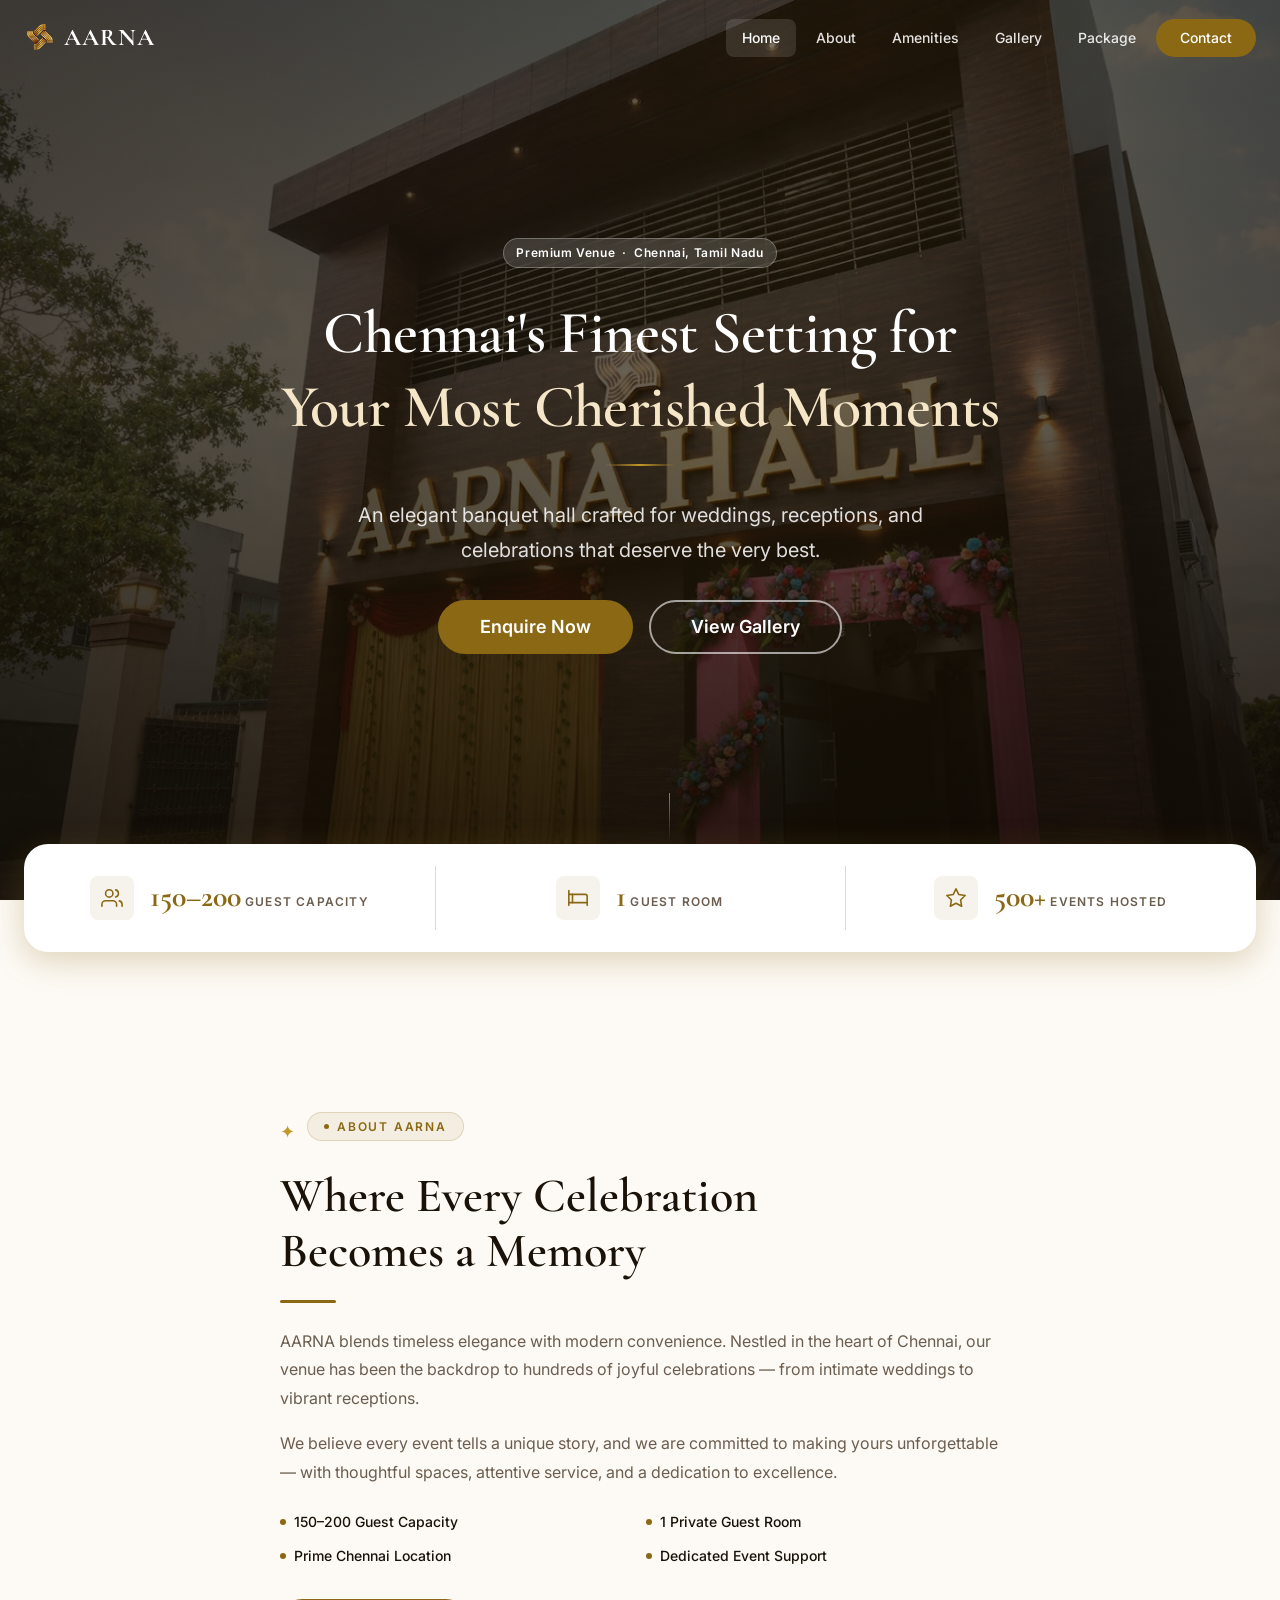
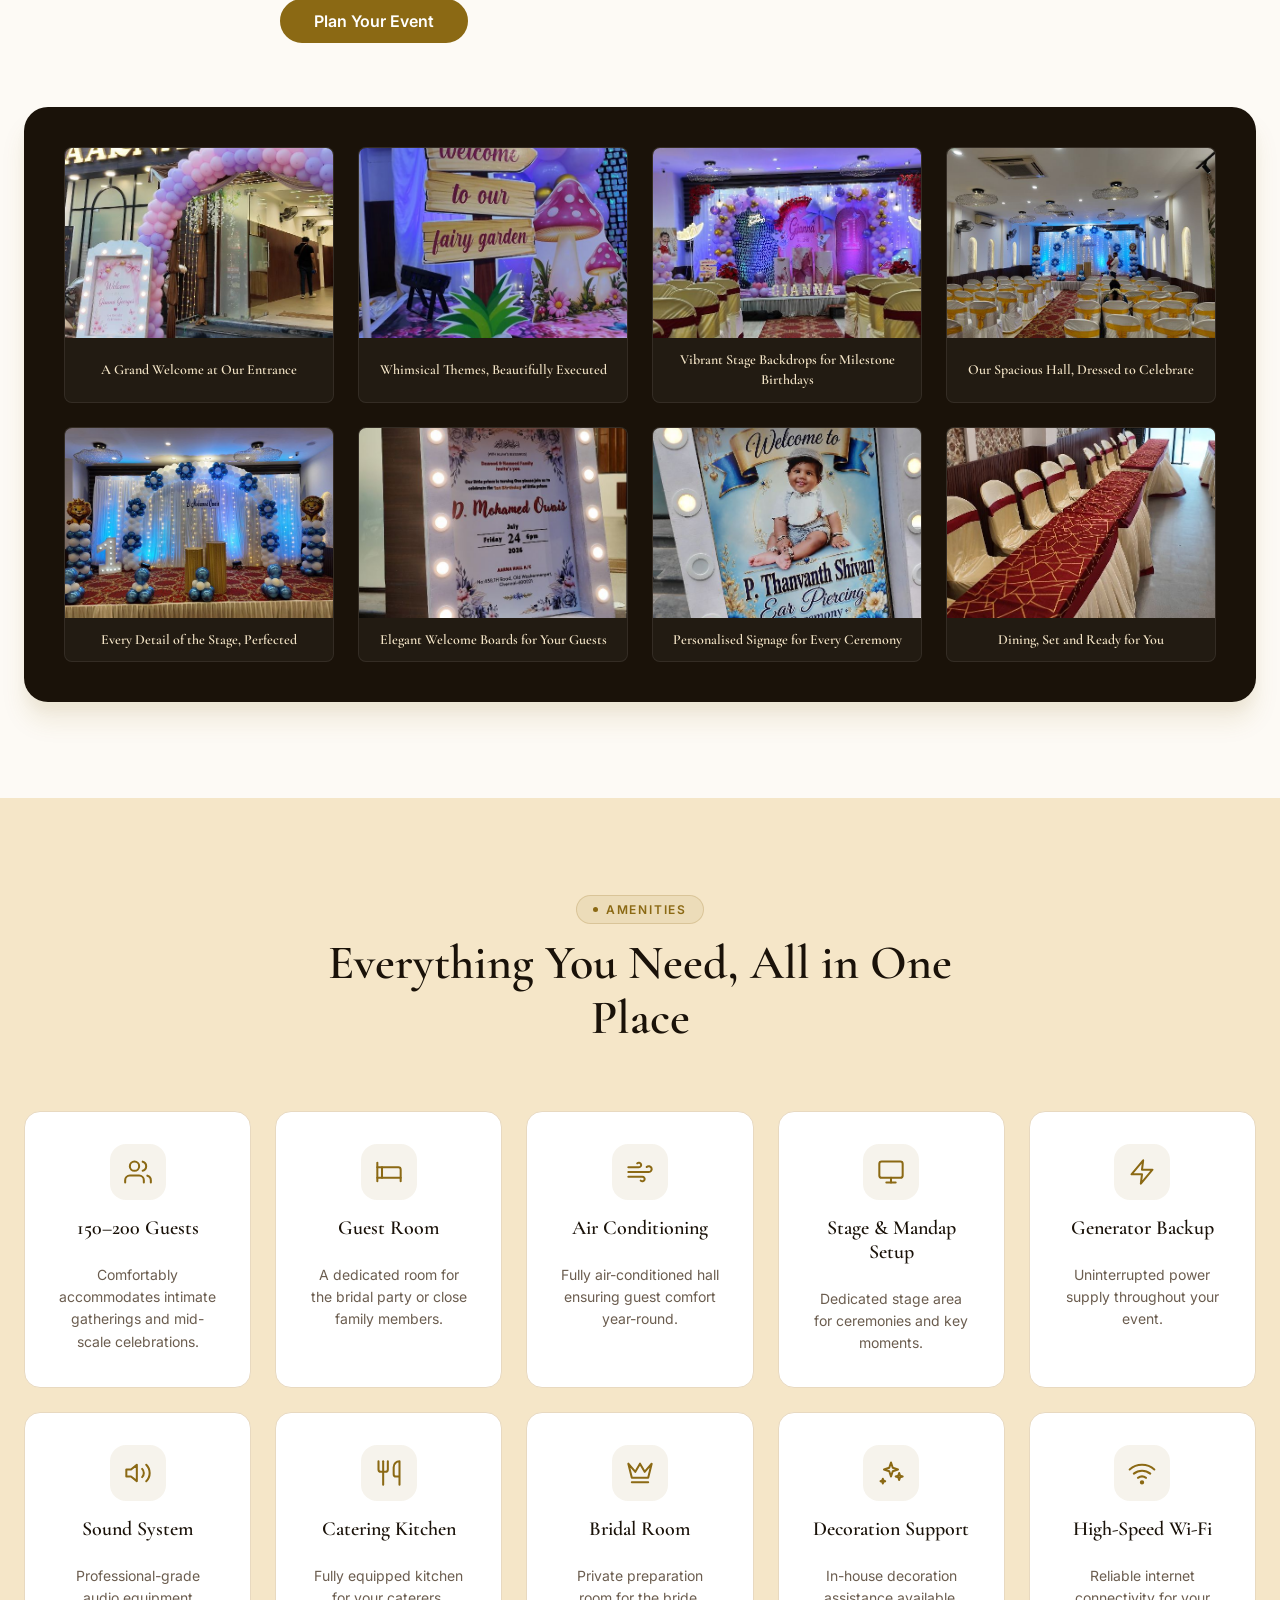
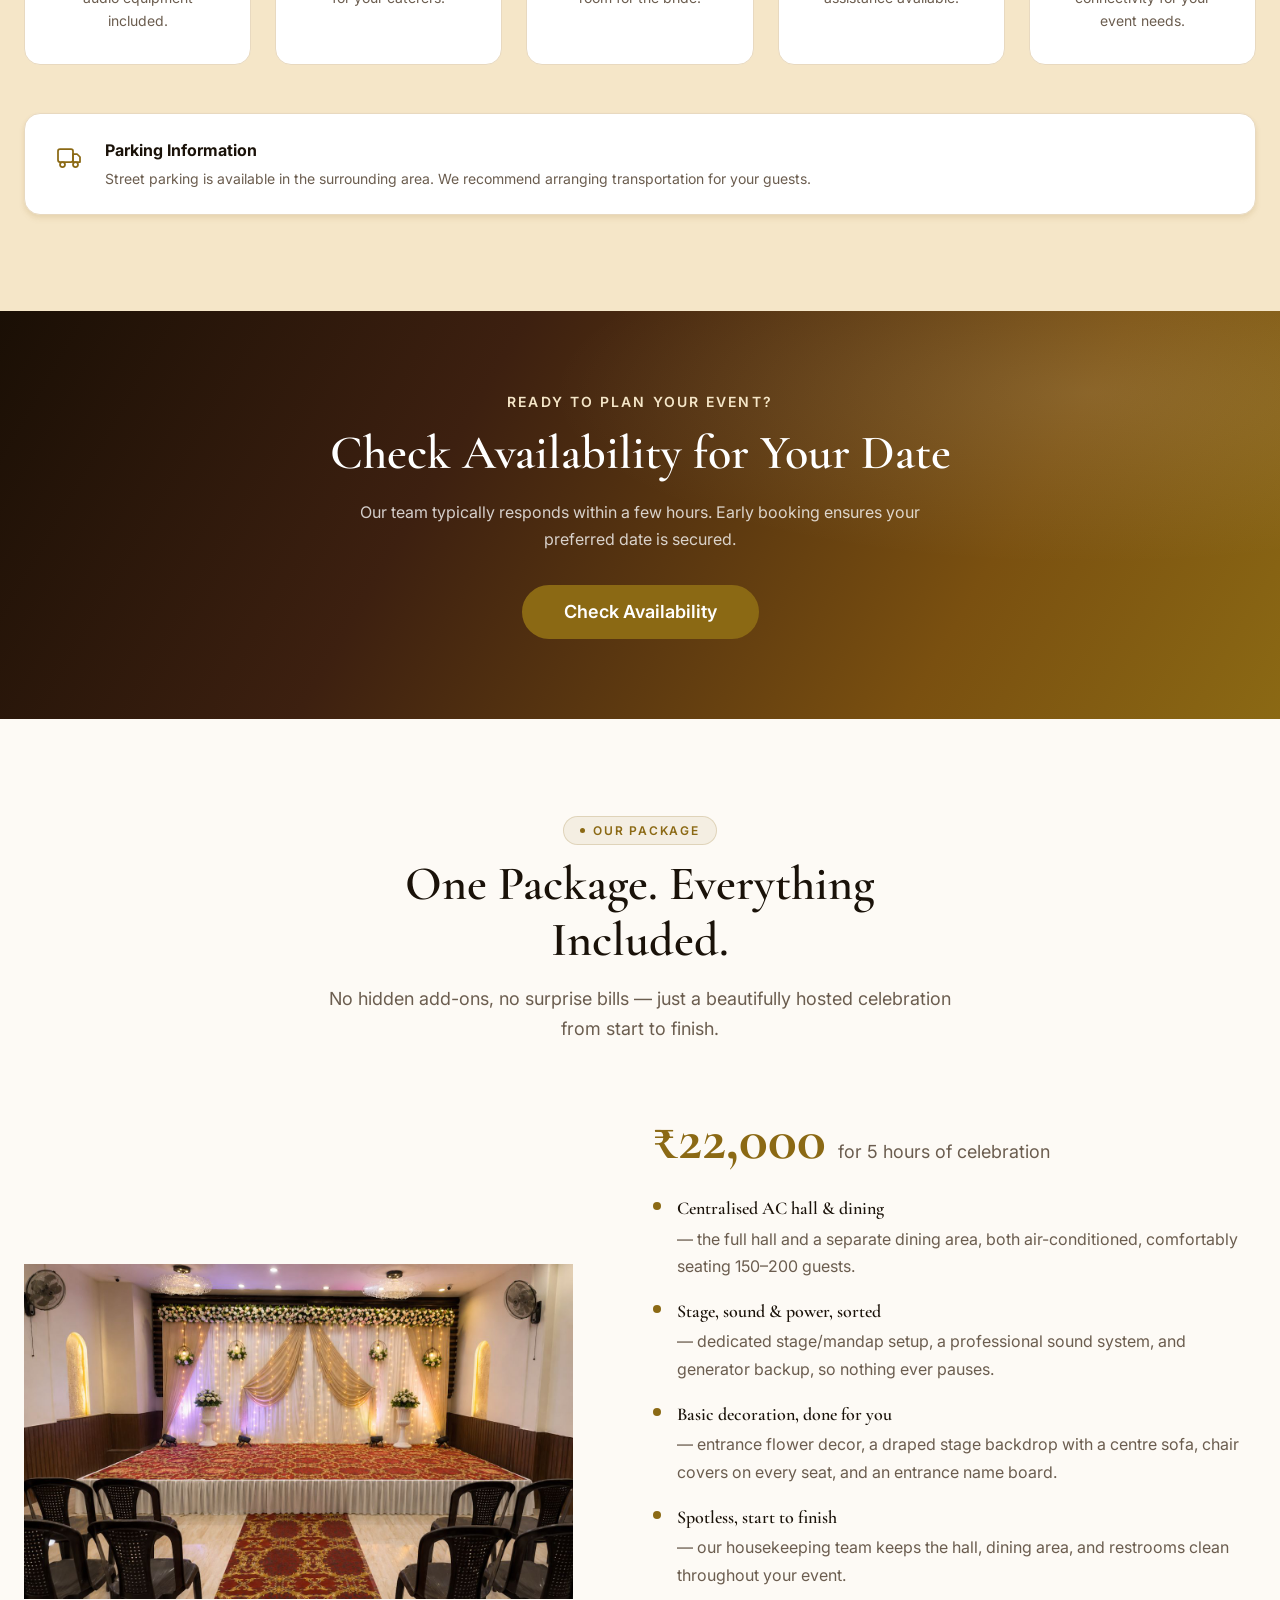
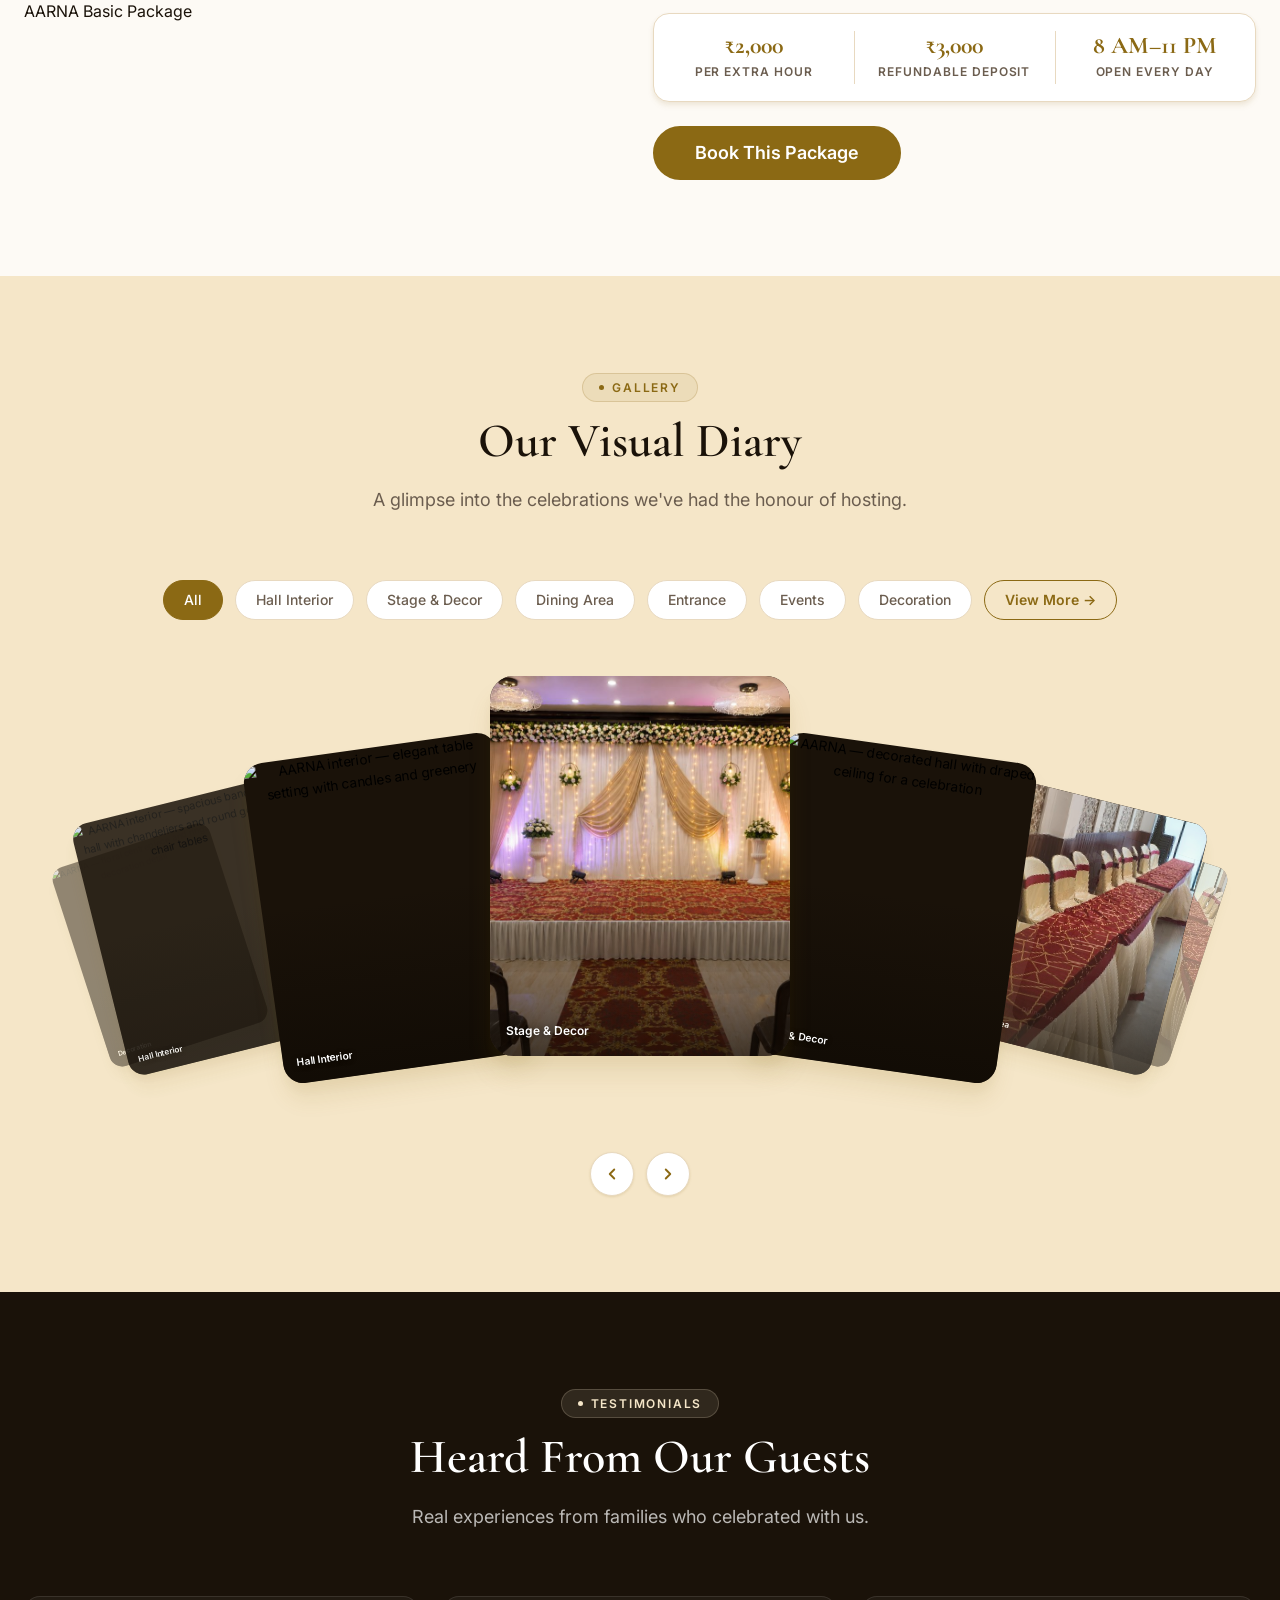
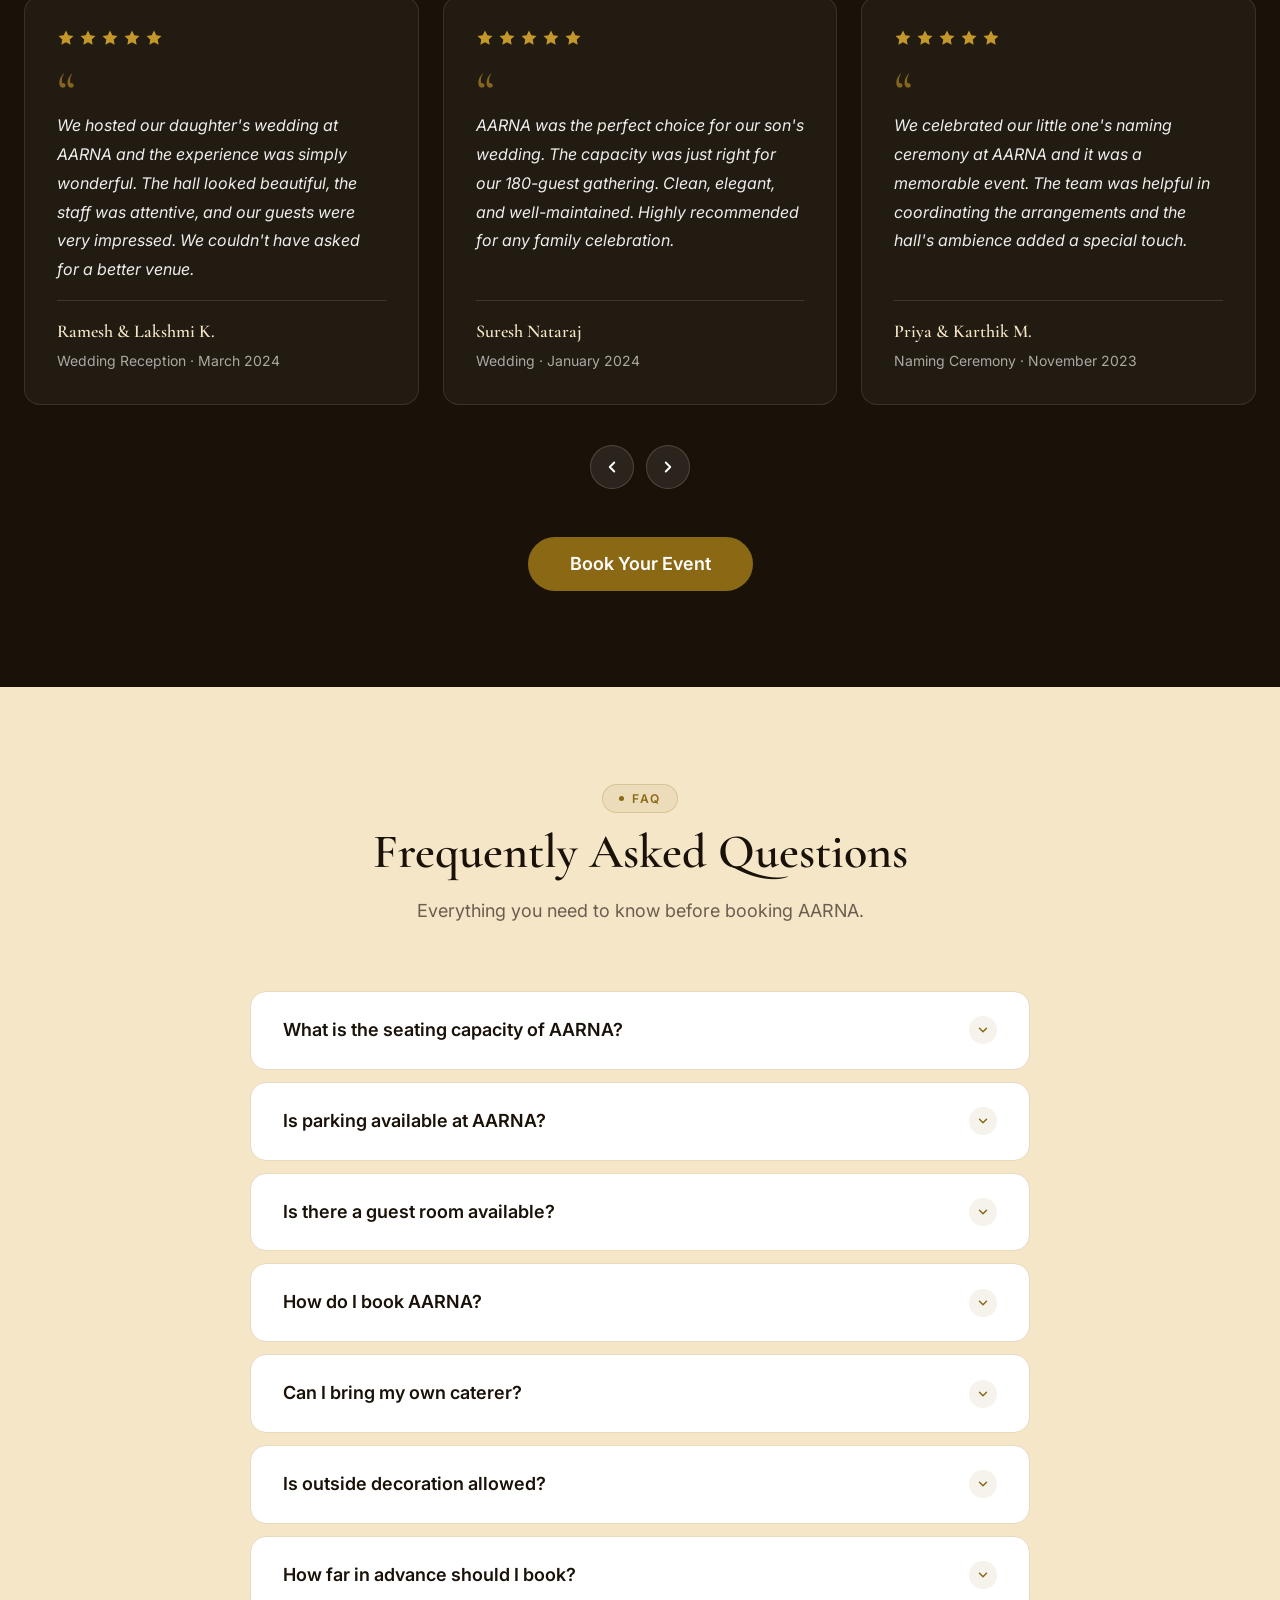
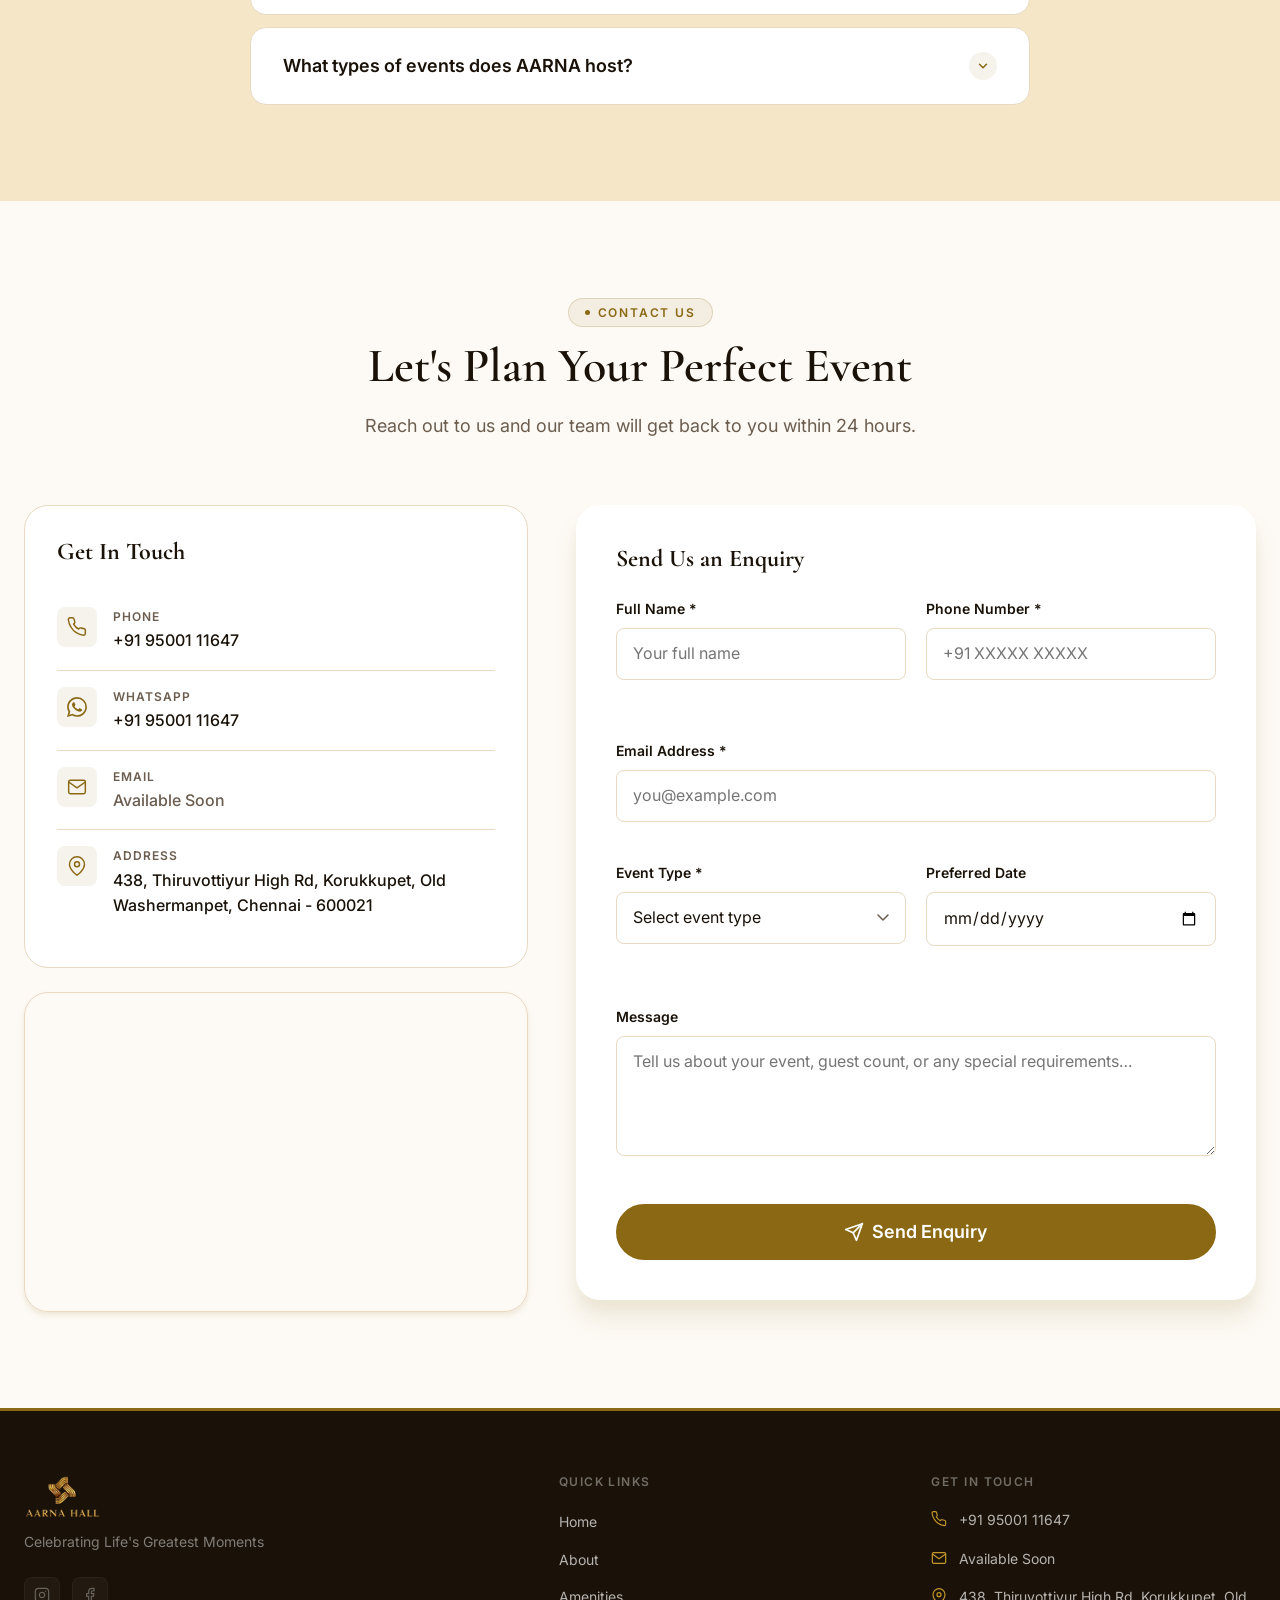
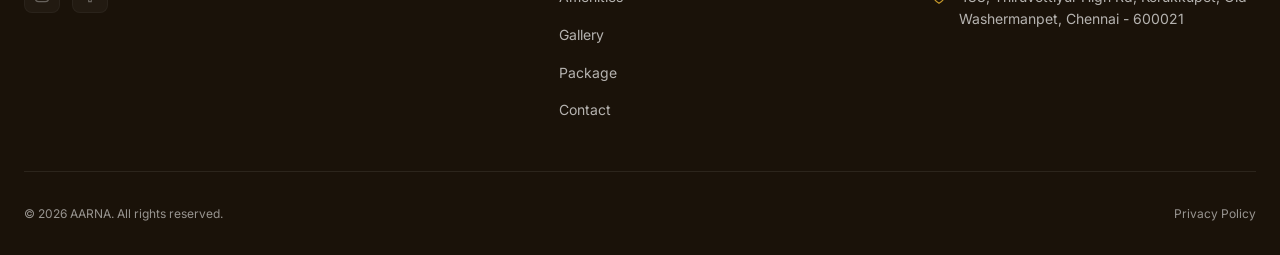
==== commit 394d67b1: "client feedBack updated" ====
--- a/sample/index.html
+++ b/sample/index.html
@@ -12,10 +12,17 @@
   <meta name="robots" content="index, follow">
   <link rel="canonical" href="https://aarnahall.in/">
 
+  <!-- Favicon -->
+  <link rel="icon" type="image/png" sizes="512x512" href="assets/images/logo/favicon-512.png">
+  <link rel="icon" type="image/png" sizes="192x192" href="assets/images/logo/favicon-192.png">
+  <link rel="icon" type="image/png" sizes="32x32" href="assets/images/logo/favicon-32.png">
+  <link rel="icon" type="image/png" sizes="16x16" href="assets/images/logo/favicon-16.png">
+  <link rel="apple-touch-icon" href="assets/images/logo/apple-touch-icon.png">
+
   <!-- Open Graph -->
   <meta property="og:title" content="AARNA — Marriage &amp; Event Hall in Chennai">
   <meta property="og:description" content="An elegant banquet hall for weddings, receptions, and celebrations in Chennai. Capacity: 150–200 guests.">
-  <meta property="og:image" content="https://images.unsplash.com/photo-1519167758481-83f550bb49b3?auto=format&amp;fit=crop&amp;q=80&amp;w=1200">
+  <meta property="og:image" content="https://aarnahall.in/assets/images/hero/aarna-front.webp">
   <meta property="og:url" content="https://aarnahall.in/">
   <meta property="og:type" content="website">
   <meta property="og:locale" content="en_IN">
@@ -24,7 +31,7 @@
   <meta name="twitter:card" content="summary_large_image">
   <meta name="twitter:title" content="AARNA — Marriage &amp; Event Hall in Chennai">
   <meta name="twitter:description" content="Elegant venue for weddings and events in Chennai. 150–200 guests capacity.">
-  <meta name="twitter:image" content="https://images.unsplash.com/photo-1519167758481-83f550bb49b3?auto=format&amp;fit=crop&amp;q=80&amp;w=1200">
+  <meta name="twitter:image" content="https://aarnahall.in/assets/images/hero/aarna-front.webp">
 
   <!-- Google Fonts — Preconnect for performance -->
   <link rel="preconnect" href="https://fonts.googleapis.com">
@@ -84,10 +91,18 @@
   <header class="nav nav--transparent" id="nav" role="banner">
     <div class="nav__container container">
 
-      <a class="nav__logo" href="index.html" aria-label="AARNA — Go to homepage">
+<a class="nav__logo" href="index.html" aria-label="AARNA — Go to homepage">
+  <span class="nav__logo-mark" aria-hidden="true">
+    <img src="assets/images/logo/favicon-32.png" alt="">
+  </span>
+  <span class="nav__logo-text">AARNA</span>
+</a>
+
+
+      <!-- <a class="nav__logo" href="index.html" aria-label="AARNA — Go to homepage">
         <span class="nav__logo-mark" aria-hidden="true">✦</span>
         <span class="nav__logo-text">AARNA</span>
-      </a>
+      </a> -->
 
       <button
         class="nav__toggle"
@@ -106,7 +121,7 @@
           <li><a class="nav__link" href="#about">About</a></li>
           <li><a class="nav__link" href="#amenities">Amenities</a></li>
           <li><a class="nav__link" href="#gallery">Gallery</a></li>
-          <li><a class="nav__link" href="#events">Events</a></li>
+          <li><a class="nav__link" href="#package">Package</a></li>
           <li><a class="nav__link nav__link--cta" href="#contact">Contact</a></li>
         </ul>
       </nav>
@@ -122,26 +137,15 @@
     <!-- ========================================================
          HERO
          ======================================================== -->
-    <section id="hero" class="hero hero--intro-active" aria-labelledby="hero-headline">
+    <section id="hero" class="hero" aria-labelledby="hero-headline">
 
       <img class="hero__bg"
-           src="https://images.unsplash.com/photo-1519167758481-83f550bb49b3?auto=format&fit=crop&q=80&w=1920"
+           src="assets/images/hero/aarna-front.webp"
            alt=""
            aria-hidden="true"
            fetchpriority="high">
 
-      <!-- Matches the intro video's final frame — crossfades in as the
-           video ends so the transition reads as one continuous shot
-           instead of a cut to the hero background above. -->
-      <img class="hero__endframe" id="hero-endframe-img" src="assets/images/hero-endframe.jpg" alt="" aria-hidden="true">
-
       <div class="hero__overlay" aria-hidden="true"></div>
-
-      <!-- Intro video — plays once per page load/tab visit (in-memory
-           only, never persisted). See assets/js/hero-intro.js. -->
-      <video class="hero__intro-video" id="hero-intro-video" muted playsinline preload="none" aria-hidden="true">
-        <source src="assets/videos/hero-intro.mp4" type="video/mp4">
-      </video>
 
       <div class="hero__content container">
         <div class="hero__inner">
@@ -211,8 +215,8 @@
             </svg>
           </span>
           <span class="stat-pill__text">
-            <span class="stat-pill__value">5+</span>
-            <span class="stat-pill__label">Event Types Hosted</span>
+            <span class="stat-pill__value">500+</span>
+            <span class="stat-pill__label">Events Hosted</span>
           </span>
         </div>
 
@@ -225,16 +229,7 @@
     <section id="about" class="section" aria-labelledby="about-title">
       <div class="container">
 
-        <div class="about-grid">
-
-          <div class="about-image">
-            <div class="about-image__inner">
-              <img src="https://images.unsplash.com/photo-1522413452208-996ff3f3e740?auto=format&fit=crop&q=80&w=1200"
-                   alt="Elegant table setting inside AARNA banquet hall, Chennai" loading="lazy">
-              <span class="about-image__tag" aria-hidden="true">Premium Venue &nbsp;&middot;&nbsp; Chennai</span>
-            </div>
-          </div>
-
+        <div class="about-intro">
           <div class="about-content">
 
             <div class="about-content__eyebrow">
@@ -263,6 +258,53 @@
 
           </div>
         </div>
+
+        <div class="about-gallery">
+          <div class="about-gallery__grid">
+
+            <figure class="about-gallery__item">
+              <img src="assets/images/about/glimpse-entrance.jpg" alt="Balloon arch and welcome sign at the AARNA Hall entrance" loading="lazy">
+              <figcaption>A Grand Welcome at Our Entrance</figcaption>
+            </figure>
+
+            <figure class="about-gallery__item">
+              <img src="assets/images/about/glimpse-fairy-decor.jpg" alt="A whimsical themed decoration setup at AARNA Hall" loading="lazy">
+              <figcaption>Whimsical Themes, Beautifully Executed</figcaption>
+            </figure>
+
+            <figure class="about-gallery__item">
+              <img src="assets/images/about/glimpse-birthday-stage.jpg" alt="A vibrant birthday stage backdrop with balloons and lighting" loading="lazy">
+              <figcaption>Vibrant Stage Backdrops for Milestone Birthdays</figcaption>
+            </figure>
+
+            <figure class="about-gallery__item">
+              <img src="assets/images/about/glimpse-hall-wide.jpg" alt="The spacious main hall dressed for a celebration, seating rows facing a decorated stage" loading="lazy">
+              <figcaption>Our Spacious Hall, Dressed to Celebrate</figcaption>
+            </figure>
+
+            <figure class="about-gallery__item">
+              <img src="assets/images/about/glimpse-stage-detail.jpg" alt="A close view of a decorated stage with lighting and balloon arch" loading="lazy">
+              <figcaption>Every Detail of the Stage, Perfected</figcaption>
+            </figure>
+
+            <figure class="about-gallery__item">
+              <img src="assets/images/about/glimpse-welcome-board.jpg" alt="An elegant lit welcome board greeting guests at the entrance" loading="lazy">
+              <figcaption>Elegant Welcome Boards for Your Guests</figcaption>
+            </figure>
+
+            <figure class="about-gallery__item">
+              <img src="assets/images/about/glimpse-ceremony-signage.jpg" alt="Personalised signage for a baby ceremony event" loading="lazy">
+              <figcaption>Personalised Signage for Every Ceremony</figcaption>
+            </figure>
+
+            <figure class="about-gallery__item">
+              <img src="assets/images/about/glimpse-dining.jpg" alt="Dining tables and chairs set up and ready for guests" loading="lazy">
+              <figcaption>Dining, Set and Ready for You</figcaption>
+            </figure>
+
+          </div>
+        </div>
+
       </div>
     </section>
 
@@ -428,67 +470,57 @@
 
 
     <!-- ========================================================
-         EVENTS SECTION — bento grid
+         PACKAGE SECTION
          ======================================================== -->
-    <section id="events" class="section" aria-labelledby="events-title">
+    <section id="package" class="section" aria-labelledby="package-title">
       <div class="container">
 
         <div class="section-header">
-          <span class="section-header__label">Events We Host</span>
-          <h2 class="section-header__title" id="events-title">Built for Every Celebration</h2>
-          <p class="section-header__subtitle">From sacred rituals to joyful milestones — AARNA sets the perfect stage.</p>
-        </div>
-
-        <div class="events-grid bento-grid">
-
-          <div class="card card--event">
-            <img class="card__photo" src="https://images.unsplash.com/photo-1465495976277-4387d4b0b4c6?auto=format&fit=crop&q=80&w=1200" alt="" loading="lazy">
-            <div class="card__body">
-              <span class="badge">Most Popular</span>
-              <h3 class="card__title">Weddings</h3>
-              <p class="card__desc">From the sacred rituals to the grand reception — AARNA sets the perfect stage for your wedding day.</p>
-              <a href="#contact" class="btn btn--sm btn--ghost card__enquire" data-event-type="wedding">Enquire Now</a>
-            </div>
-          </div>
-
-          <div class="card card--event">
-            <img class="card__photo" src="https://images.unsplash.com/photo-1764269720571-cc09b086c2a4?auto=format&fit=crop&q=80&w=900" alt="" loading="lazy">
-            <div class="card__body">
-              <span class="badge">Weddings &amp; More</span>
-              <h3 class="card__title">Receptions</h3>
-              <p class="card__desc">Celebrate the union with friends and family in an elegant setting.</p>
-              <a href="#contact" class="btn btn--sm btn--ghost card__enquire" data-event-type="reception">Enquire Now</a>
-            </div>
-          </div>
-
-          <div class="card card--event">
-            <img class="card__photo" src="https://images.unsplash.com/photo-1770831208268-07daeaa6c6c4?auto=format&fit=crop&q=80&w=900" alt="" loading="lazy">
-            <div class="card__body">
-              <span class="badge">Family Milestones</span>
-              <h3 class="card__title">Naming Ceremonies</h3>
-              <p class="card__desc">Welcome your little one into the world with a heartfelt celebration.</p>
-              <a href="#contact" class="btn btn--sm btn--ghost card__enquire" data-event-type="naming">Enquire Now</a>
-            </div>
-          </div>
-
-          <div class="card card--event">
-            <img class="card__photo" src="https://images.unsplash.com/photo-1771070181476-d4592d83485c?auto=format&fit=crop&q=80&w=900" alt="" loading="lazy">
-            <div class="card__body">
-              <span class="badge">Celebrations</span>
-              <h3 class="card__title">Birthday Celebrations</h3>
-              <p class="card__desc">Make every milestone birthday an unforgettable event.</p>
-              <a href="#contact" class="btn btn--sm btn--ghost card__enquire" data-event-type="birthday">Enquire Now</a>
-            </div>
-          </div>
-
-          <div class="card card--event">
-            <img class="card__photo" src="https://images.unsplash.com/photo-1587825140708-dfaf72ae4b04?auto=format&fit=crop&q=80&w=900" alt="" loading="lazy">
-            <div class="card__body">
-              <span class="badge">Professional</span>
-              <h3 class="card__title">Corporate Events</h3>
-              <p class="card__desc">From conferences to team gatherings — a professional space that adapts.</p>
-              <a href="#contact" class="btn btn--sm btn--ghost card__enquire" data-event-type="corporate">Enquire Now</a>
-            </div>
+          <span class="section-header__label">Our Package</span>
+          <h2 class="section-header__title" id="package-title">One Package. Everything Included.</h2>
+          <p class="section-header__subtitle">No hidden add-ons, no surprise bills — just a beautifully hosted celebration from start to finish.</p>
+        </div>
+
+        <div class="package-panel">
+
+          <div class="about-image package-media">
+            <div class="about-image__inner">
+              <img src="assets/images/gallery/aarna-stage.jpg" alt="The decorated stage included in the AARNA Basic Package" loading="lazy">
+              <span class="about-image__tag" aria-hidden="true">AARNA Basic Package</span>
+            </div>
+          </div>
+
+          <div class="package-info">
+
+            <p class="package-price">
+              <span class="package-price__amount">₹22,000</span>
+              <span class="package-price__meta">for 5 hours of celebration</span>
+            </p>
+
+            <ul class="package-list">
+              <li><strong>Centralised AC hall &amp; dining</strong> — the full hall and a separate dining area, both air-conditioned, comfortably seating 150–200 guests.</li>
+              <li><strong>Stage, sound &amp; power, sorted</strong> — dedicated stage/mandap setup, a professional sound system, and generator backup, so nothing ever pauses.</li>
+              <li><strong>Basic decoration, done for you</strong> — entrance flower decor, a draped stage backdrop with a centre sofa, chair covers on every seat, and an entrance name board.</li>
+              <li><strong>Spotless, start to finish</strong> — our housekeeping team keeps the hall, dining area, and restrooms clean throughout your event.</li>
+            </ul>
+
+            <div class="package-terms">
+              <div class="package-terms__item">
+                <span class="package-terms__value">₹2,000</span>
+                <span class="package-terms__label">Per Extra Hour</span>
+              </div>
+              <div class="package-terms__item">
+                <span class="package-terms__value">₹3,000</span>
+                <span class="package-terms__label">Refundable Deposit</span>
+              </div>
+              <div class="package-terms__item">
+                <span class="package-terms__value">8 AM–11 PM</span>
+                <span class="package-terms__label">Open Every Day</span>
+              </div>
+            </div>
+
+            <a href="#contact" class="btn btn--primary btn--lg package-cta">Book This Package</a>
+
           </div>
 
         </div>
@@ -534,10 +566,10 @@
             <img class="gallery-item__img" data-full="https://images.unsplash.com/photo-1522413452208-996ff3f3e740?auto=format&fit=crop&q=85&w=1600" src="https://images.unsplash.com/photo-1522413452208-996ff3f3e740?auto=format&fit=crop&q=75&w=800" alt="AARNA interior — elegant table setting with candles and greenery" loading="lazy">
           </button>
 
-          <button class="gallery-item" data-category="stage" aria-label="AARNA — floral wedding stage arch">
+          <button class="gallery-item" data-category="stage" aria-label="AARNA Hall — decorated stage with floral backdrop">
             <span class="gallery-item__label" aria-hidden="true">Stage &amp; Decor</span>
             <div class="gallery-item__overlay" aria-hidden="true"><svg viewBox="0 0 24 24" fill="none" stroke="currentColor" stroke-width="2" stroke-linecap="round" stroke-linejoin="round"><path d="M15 3h6v6M9 21H3v-6M21 3l-7 7M3 21l7-7"/></svg></div>
-            <img class="gallery-item__img" data-full="https://images.unsplash.com/photo-1641834919507-b0271fe5186b?auto=format&fit=crop&q=85&w=1600" src="https://images.unsplash.com/photo-1641834919507-b0271fe5186b?auto=format&fit=crop&q=75&w=800" alt="AARNA — floral wedding stage arch decoration" loading="lazy">
+            <img class="gallery-item__img" data-full="assets/images/gallery/aarna-stage.jpg" src="assets/images/gallery/aarna-stage.jpg" alt="AARNA Hall — decorated stage with floral backdrop and fairy lights" loading="lazy">
           </button>
 
           <button class="gallery-item" data-category="stage" aria-label="AARNA — decorated hall with draped ceiling">
@@ -546,22 +578,22 @@
             <img class="gallery-item__img" data-full="https://images.unsplash.com/photo-1464366400600-7168b8af9bc3?auto=format&fit=crop&q=85&w=1600" src="https://images.unsplash.com/photo-1464366400600-7168b8af9bc3?auto=format&fit=crop&q=75&w=800" alt="AARNA — decorated hall with draped ceiling for a celebration" loading="lazy">
           </button>
 
-          <button class="gallery-item" data-category="dining" aria-label="AARNA dining area — floral table setting close-up">
+          <button class="gallery-item" data-category="dining" aria-label="AARNA dining area — table settings ready for guests">
             <span class="gallery-item__label" aria-hidden="true">Dining Area</span>
             <div class="gallery-item__overlay" aria-hidden="true"><svg viewBox="0 0 24 24" fill="none" stroke="currentColor" stroke-width="2" stroke-linecap="round" stroke-linejoin="round"><path d="M15 3h6v6M9 21H3v-6M21 3l-7 7M3 21l7-7"/></svg></div>
-            <img class="gallery-item__img" data-full="https://images.unsplash.com/photo-1511795409834-ef04bbd61622?auto=format&fit=crop&q=85&w=1600" src="https://images.unsplash.com/photo-1511795409834-ef04bbd61622?auto=format&fit=crop&q=75&w=800" alt="AARNA dining area — floral table setting close-up" loading="lazy">
+            <img class="gallery-item__img" data-full="assets/images/gallery/aarna-dining-1.jpg" src="assets/images/gallery/aarna-dining-1.jpg" alt="AARNA Hall dining area — table settings ready for guests" loading="lazy">
           </button>
 
           <button class="gallery-item" data-category="dining" aria-label="AARNA dining area — long banquet table arrangement">
             <span class="gallery-item__label" aria-hidden="true">Dining Area</span>
             <div class="gallery-item__overlay" aria-hidden="true"><svg viewBox="0 0 24 24" fill="none" stroke="currentColor" stroke-width="2" stroke-linecap="round" stroke-linejoin="round"><path d="M15 3h6v6M9 21H3v-6M21 3l-7 7M3 21l7-7"/></svg></div>
-            <img class="gallery-item__img" data-full="https://images.unsplash.com/photo-1519225421980-715cb0215aed?auto=format&fit=crop&q=85&w=1600" src="https://images.unsplash.com/photo-1519225421980-715cb0215aed?auto=format&fit=crop&q=75&w=800" alt="AARNA dining area — long banquet table arrangement" loading="lazy">
-          </button>
-
-          <button class="gallery-item" data-category="entrance" aria-label="AARNA — ceremony seating on the lawn near the entrance">
+            <img class="gallery-item__img" data-full="assets/images/gallery/aarna-dining-2.jpg" src="assets/images/gallery/aarna-dining-2.jpg" alt="AARNA Hall — long banquet dining table arrangement" loading="lazy">
+          </button>
+
+          <button class="gallery-item" data-category="entrance" aria-label="AARNA Hall — the entrance at dusk">
             <span class="gallery-item__label" aria-hidden="true">Entrance</span>
             <div class="gallery-item__overlay" aria-hidden="true"><svg viewBox="0 0 24 24" fill="none" stroke="currentColor" stroke-width="2" stroke-linecap="round" stroke-linejoin="round"><path d="M15 3h6v6M9 21H3v-6M21 3l-7 7M3 21l7-7"/></svg></div>
-            <img class="gallery-item__img" data-full="https://images.unsplash.com/photo-1522673607200-164d1b6ce486?auto=format&fit=crop&q=85&w=1600" src="https://images.unsplash.com/photo-1522673607200-164d1b6ce486?auto=format&fit=crop&q=75&w=800" alt="AARNA — floral ceremony seating near the entrance" loading="lazy">
+            <img class="gallery-item__img" data-full="assets/images/gallery/aarna-entrance.webp" src="assets/images/gallery/aarna-entrance.webp" alt="AARNA Hall — the entrance and signage at dusk" loading="lazy">
           </button>
 
           <button class="gallery-item" data-category="entrance" aria-label="AARNA — welcome bar area near the entrance">
@@ -582,10 +614,10 @@
             <img class="gallery-item__img" data-full="https://images.unsplash.com/photo-1764269720571-cc09b086c2a4?auto=format&fit=crop&q=85&w=1600" src="https://images.unsplash.com/photo-1764269720571-cc09b086c2a4?auto=format&fit=crop&q=75&w=800" alt="AARNA — first dance on the reception dance floor" loading="lazy">
           </button>
 
-          <button class="gallery-item" data-category="decoration" aria-label="AARNA — dessert table decoration">
+          <button class="gallery-item" data-category="decoration" aria-label="AARNA — themed decoration setup">
             <span class="gallery-item__label" aria-hidden="true">Decoration</span>
             <div class="gallery-item__overlay" aria-hidden="true"><svg viewBox="0 0 24 24" fill="none" stroke="currentColor" stroke-width="2" stroke-linecap="round" stroke-linejoin="round"><path d="M15 3h6v6M9 21H3v-6M21 3l-7 7M3 21l7-7"/></svg></div>
-            <img class="gallery-item__img" data-full="https://images.unsplash.com/photo-1478146059778-26028b07395a?auto=format&fit=crop&q=85&w=1600" src="https://images.unsplash.com/photo-1478146059778-26028b07395a?auto=format&fit=crop&q=75&w=800" alt="AARNA — dessert table decoration" loading="lazy">
+            <img class="gallery-item__img" data-full="assets/images/gallery/aarna-decoration.jpg" src="assets/images/gallery/aarna-decoration.jpg" alt="AARNA Hall — themed decoration setup for a celebration" loading="lazy">
           </button>
 
           <button class="gallery-item" data-category="decoration" aria-label="AARNA — floral centrepiece and rings detail">
@@ -997,8 +1029,7 @@
 
         <div class="footer__brand">
           <a class="footer__logo" href="index.html" aria-label="AARNA — Home">
-            <span class="footer__logo-mark" aria-hidden="true">✦</span>
-            <span class="footer__logo-text">AARNA</span>
+            <img class="footer__logo-img" src="assets/images/logo/aarna-logo-cropped.png" alt="AARNA Hall">
           </a>
           <p class="footer__tagline">Celebrating Life's Greatest Moments</p>
 
@@ -1025,7 +1056,7 @@
             <li><a class="footer__nav-link" href="#about">About</a></li>
             <li><a class="footer__nav-link" href="#amenities">Amenities</a></li>
             <li><a class="footer__nav-link" href="#gallery">Gallery</a></li>
-            <li><a class="footer__nav-link" href="#events">Events</a></li>
+            <li><a class="footer__nav-link" href="#package">Package</a></li>
             <li><a class="footer__nav-link" href="#contact">Contact</a></li>
           </ul>
         </nav>
--- a/sample/assets/css/layout.css
+++ b/sample/assets/css/layout.css
@@ -126,15 +126,3 @@
 .section--dark .section-header__subtitle {
   color: rgba(255, 255, 255, 0.7);
 }
-
-/* ---- Bento grid utility (events section) ---- */
-.bento-grid {
-  display: grid;
-  grid-template-columns: repeat(6, 1fr);
-  gap: var(--space-6);
-}
-
-.bento-grid > * { grid-column: span 2; }
-.bento-grid > .bento--wide  { grid-column: span 3; }
-.bento-grid > .bento--hero  { grid-column: span 4; }
-.bento-grid > .bento--small { grid-column: span 2; }
--- a/sample/assets/css/components.css
+++ b/sample/assets/css/components.css
@@ -233,16 +233,17 @@
   position: absolute;
   top: 0;
   left: 50%;
-  transform: translateX(-50%);
-  width: 0;
+  width: 48px;
   height: 3px;
   background: var(--color-primary);
   border-radius: 0 0 var(--radius-full) var(--radius-full);
-  transition: width var(--transition-base);
+  transform: translateX(-50%) scaleX(0);
+  transform-origin: center;
+  transition: transform var(--transition-base);
 }
 
 .card--amenity:hover::before {
-  width: 48px;
+  transform: translateX(-50%) scaleX(1);
 }
 
 .card__icon {
@@ -279,70 +280,6 @@
   font-size: var(--text-sm);
   color: var(--color-muted);
   line-height: 1.6;
-}
-
-/* Event Type Card (bento, real photo background) */
-.card--event {
-  position: relative;
-  min-height: 340px;
-  display: flex;
-  align-items: flex-end;
-  color: var(--color-white);
-  border: none;
-}
-
-.card--event .card__photo {
-  position: absolute;
-  inset: 0;
-  width: 100%;
-  height: 100%;
-  object-fit: cover;
-  transition: transform var(--transition-slow);
-  z-index: 0;
-}
-
-.card--event:hover .card__photo {
-  transform: scale(1.06);
-}
-
-.card--event::after {
-  content: '';
-  position: absolute;
-  inset: 0;
-  background: linear-gradient(to top, rgba(15, 10, 4, 0.92) 0%, rgba(15, 10, 4, 0.45) 55%, rgba(15, 10, 4, 0.10) 100%);
-  z-index: 1;
-}
-
-.card--event .card__body {
-  position: relative;
-  z-index: 2;
-  padding: var(--space-6);
-  width: 100%;
-}
-
-.card--event .badge {
-  margin-bottom: var(--space-3);
-}
-
-.card--event .card__title {
-  color: var(--color-white);
-  margin-bottom: var(--space-2);
-}
-
-.card--event .card__desc {
-  color: rgba(255, 255, 255, 0.82);
-  margin-bottom: var(--space-4);
-}
-
-.card--event .card__enquire {
-  border-color: rgba(255, 255, 255, 0.55);
-  color: var(--color-white);
-}
-
-.card--event .card__enquire:hover,
-.card--event .card__enquire:focus-visible {
-  background-color: var(--color-white);
-  color: var(--color-primary-dark);
 }
 
 /* Testimonial Card */
--- a/sample/assets/css/sections.css
+++ b/sample/assets/css/sections.css
@@ -54,6 +54,23 @@
   justify-content: space-between;
   height: 76px;
 }
+
+.nav__logo-mark {
+  width: 32px;
+  height: 32px;
+  display: inline-flex;
+  align-items: center;
+  justify-content: center;
+  flex-shrink: 0;
+}
+
+.nav__logo-mark img {
+  width: 100%;
+  height: 100%;
+  object-fit: contain;
+  display: block;
+}
+
 
 /* Logo */
 .nav__logo {
@@ -346,69 +363,6 @@
   animation: scrollPulse 2.2s ease-in-out infinite;
 }
 
-/* ============================
-   ONE-TIME HERO INTRO — video → matching end-frame → content
-   See assets/js/hero-intro.js. Sequence:
-   1. .hero--intro-active   — video plays; hero content's own entrance
-      animations are paused (frozen at their pre-animation state), so
-      nothing is visible behind the video.
-   2. .hero--intro-endframe — added on the video's `ended` event; the
-      video fades out while the end-frame photo (sitting at the same
-      layer as .hero__bg, under the existing dark .hero__overlay)
-      fades in, reading as one continuous shot.
-   3. .hero--intro-active is removed once the crossfade finishes,
-      which un-pauses the content animations for their normal
-      staggered fade-in-and-up entrance — .hero--intro-endframe stays
-      on the section, so the end-frame photo remains the hero
-      backdrop (never cuts back to .hero__bg for that visit).
-   ============================ */
-
-.hero__endframe {
-  position: absolute;
-  inset: 0;
-  z-index: var(--z-below);
-  width: 100%;
-  height: 100%;
-  object-fit: cover;
-  opacity: 0;
-  transform: scale(1.045);
-  transition: opacity 1.1s ease, transform 1.6s ease;
-}
-
-.hero--intro-endframe .hero__endframe {
-  opacity: 1;
-  transform: scale(1);
-}
-
-.hero__intro-video {
-  position: absolute;
-  inset: 0;
-  z-index: 6;
-  width: 100%;
-  height: 100%;
-  object-fit: cover;
-  display: none;
-  opacity: 1;
-  transition: opacity 1s ease;
-}
-
-.hero--intro-active .hero__intro-video {
-  display: block;
-}
-
-.hero--intro-endframe .hero__intro-video {
-  opacity: 0;
-}
-
-.hero--intro-active .hero__badge-top,
-.hero--intro-active .hero__headline,
-.hero--intro-active .hero__subheadline,
-.hero--intro-active .hero__ctas,
-.hero--intro-active .hero__scroll-indicator {
-  animation-play-state: paused;
-  pointer-events: none;
-}
-
 /* Floating stats card — overlaps hero/about boundary */
 .hero-stats-float {
   position: relative;
@@ -465,61 +419,59 @@
    ABOUT SECTION
    ============================ */
 
-.about-grid {
+.about-intro {
+  max-width: 720px;
+  margin-inline: auto;
+  margin-bottom: var(--space-16);
+}
+
+.about-gallery {
+  background: var(--color-dark);
+  border-radius: var(--radius-xl);
+  padding: var(--space-10);
+  box-shadow: var(--shadow-xl);
+}
+
+.about-gallery__grid {
   display: grid;
-  grid-template-columns: 1fr 1fr;
-  gap: var(--space-20);
-  align-items: center;
-}
-
-.about-image {
-  position: relative;
-  padding-bottom: var(--space-8);
-  padding-right: var(--space-8);
-}
-
-.about-image::after {
-  content: '';
-  position: absolute;
-  bottom: 0;
-  right: 0;
-  width: calc(100% - var(--space-8));
-  height: calc(100% - var(--space-8));
-  border: 2px solid rgba(139, 105, 20, 0.30);
-  border-radius: var(--radius-xl);
-  pointer-events: none;
-  z-index: 0;
-}
-
-.about-image__inner {
-  position: relative;
-  z-index: 1;
-  height: 500px;
-  border-radius: var(--radius-xl);
+  grid-template-columns: repeat(4, 1fr);
+  gap: var(--space-6);
+}
+
+.about-gallery__item {
+  display: flex;
+  flex-direction: column;
+  border-radius: var(--radius-md);
   overflow: hidden;
-  box-shadow: var(--shadow-xl);
-}
-
-.about-image__inner img {
+  background: rgba(255, 255, 255, 0.04);
+  border: 1px solid rgba(255, 255, 255, 0.08);
+  transition: transform var(--transition-base), border-color var(--transition-base);
+}
+
+.about-gallery__item:hover {
+  transform: translateY(-4px);
+  border-color: rgba(245, 230, 200, 0.35);
+}
+
+.about-gallery__item img {
   width: 100%;
-  height: 100%;
+  height: 190px;
   object-fit: cover;
-}
-
-.about-image__tag {
-  position: absolute;
-  left: var(--space-6);
-  bottom: var(--space-6);
-  z-index: 2;
-  padding: var(--space-2) var(--space-4);
-  background: var(--glass-dark);
-  backdrop-filter: blur(8px);
-  -webkit-backdrop-filter: blur(8px);
-  color: var(--color-white);
+  display: block;
+}
+
+.about-gallery__item figcaption {
+  flex: 1;
+  display: flex;
+  align-items: center;
+  justify-content: center;
+  text-align: center;
+  padding: var(--space-3) var(--space-4);
+  font-family: var(--font-display);
   font-size: var(--text-sm);
-  font-weight: 500;
-  border-radius: var(--radius-full);
-  border: 1px solid rgba(255, 255, 255, 0.18);
+  font-weight: 600;
+  line-height: 1.4;
+  color: var(--color-accent);
 }
 
 .about-content__eyebrow {
@@ -601,8 +553,8 @@
   padding: var(--space-6);
   background: var(--color-white);
   border: 1px solid var(--color-border);
-  border-left: 4px solid var(--color-primary);
   border-radius: var(--radius-lg);
+  box-shadow: var(--shadow-md);
 }
 
 .parking-notice__icon {
@@ -680,14 +632,126 @@
 
 
 /* ============================
-   EVENTS (bento grid, real photos)
+   PACKAGE
    ============================ */
 
-.events-grid.bento-grid > .card--event:nth-child(1) { grid-column: span 4; }
-.events-grid.bento-grid > .card--event:nth-child(2) { grid-column: span 2; }
-.events-grid.bento-grid > .card--event:nth-child(3) { grid-column: span 2; }
-.events-grid.bento-grid > .card--event:nth-child(4) { grid-column: span 2; }
-.events-grid.bento-grid > .card--event:nth-child(5) { grid-column: span 2; }
+.package-panel {
+  display: grid;
+  grid-template-columns: 1fr 1.1fr;
+  gap: var(--space-20);
+  align-items: center;
+}
+
+.package-info {
+  display: flex;
+  flex-direction: column;
+  gap: var(--space-6);
+}
+
+.package-price {
+  display: flex;
+  align-items: baseline;
+  flex-wrap: wrap;
+  gap: var(--space-3);
+}
+
+.package-price__amount {
+  font-family: var(--font-display);
+  font-size: var(--text-6xl);
+  font-weight: 700;
+  color: var(--color-primary);
+  line-height: 1;
+}
+
+.package-price__meta {
+  font-size: var(--text-lg);
+  color: var(--color-muted);
+}
+
+.package-list {
+  list-style: none;
+  display: flex;
+  flex-direction: column;
+  gap: var(--space-4);
+}
+
+.package-list li {
+  position: relative;
+  padding-left: var(--space-6);
+  color: var(--color-muted);
+  line-height: 1.7;
+}
+
+.package-list li::before {
+  content: '';
+  position: absolute;
+  left: 0;
+  top: 0.55em;
+  width: 8px;
+  height: 8px;
+  border-radius: 50%;
+  background: var(--color-primary);
+}
+
+.package-list li strong {
+  display: block;
+  color: var(--color-dark);
+  font-family: var(--font-display);
+  font-size: var(--text-lg);
+  font-weight: 600;
+  margin-bottom: 2px;
+}
+
+.package-terms {
+  display: grid;
+  grid-template-columns: repeat(3, 1fr);
+  background: var(--color-white);
+  border: 1px solid var(--color-border);
+  border-radius: var(--radius-lg);
+  box-shadow: var(--shadow-md);
+  overflow: hidden;
+}
+
+.package-terms__item {
+  display: flex;
+  flex-direction: column;
+  align-items: center;
+  justify-content: center;
+  gap: var(--space-1);
+  text-align: center;
+  padding: var(--space-5) var(--space-3);
+  position: relative;
+}
+
+.package-terms__item + .package-terms__item::before {
+  content: '';
+  position: absolute;
+  left: 0;
+  top: 20%;
+  width: 1px;
+  height: 60%;
+  background: var(--color-border);
+}
+
+.package-terms__value {
+  font-family: var(--font-display);
+  font-size: var(--text-2xl);
+  font-weight: 700;
+  color: var(--color-primary);
+  line-height: 1;
+}
+
+.package-terms__label {
+  font-size: var(--text-xs);
+  font-weight: 600;
+  letter-spacing: 0.08em;
+  text-transform: uppercase;
+  color: var(--color-muted);
+}
+
+.package-cta {
+  align-self: flex-start;
+}
 
 
 /* ============================
@@ -1405,6 +1469,12 @@
   display: block;
 }
 
+.footer__logo-img {
+  height: 44px;
+  width: auto;
+  display: block;
+}
+
 .footer__tagline {
   font-size: var(--text-sm);
   color: rgba(255, 255, 255, 0.45);
--- a/sample/assets/css/responsive.css
+++ b/sample/assets/css/responsive.css
@@ -71,11 +71,10 @@
     align-self: flex-start;
   }
 
-  /* Hero — shorter than 100vh on mobile so the intro video's 3:2
-     aspect ratio isn't stretched into an extreme portrait crop (100vh
-     on a tall phone screen was forcing a very tight zoom on the
-     video/end-frame). Desktop is untouched — this rule only applies
-     inside this ≤768px block. */
+  /* Hero — shorter than 100vh on mobile so the hero photo reads as a
+     confident band rather than stretching to fill the whole screen on
+     a tall phone. Desktop is untouched — this rule only applies inside
+     this ≤768px block. */
   .hero,
   .hero__content {
     min-height: 80vh;
@@ -111,20 +110,6 @@
   }
 
   /* About */
-  .about-grid {
-    grid-template-columns: 1fr;
-    gap: var(--space-12);
-  }
-
-  .about-image {
-    padding-bottom: var(--space-6);
-    padding-right: var(--space-6);
-  }
-
-  .about-image__inner {
-    height: 320px;
-  }
-
   .about-content__title {
     font-size: var(--text-4xl);
   }
@@ -133,13 +118,22 @@
     grid-template-columns: 1fr 1fr;
   }
 
-  /* Events bento — collapse to 2 columns */
-  .bento-grid {
+  .about-gallery {
+    padding: var(--space-6);
+  }
+
+  .about-gallery__grid {
     grid-template-columns: repeat(2, 1fr);
   }
 
-  .events-grid.bento-grid > .card--event {
-    grid-column: span 1 !important;
+  /* Package — stack image above details on tablet */
+  .package-panel {
+    grid-template-columns: 1fr;
+    gap: var(--space-12);
+  }
+
+  .package-price__amount {
+    font-size: var(--text-5xl);
   }
 
   /* CTA strip title */
@@ -289,9 +283,22 @@
     font-size: var(--text-3xl);
   }
 
-  /* Events bento — single column on mobile */
-  .bento-grid {
-    grid-template-columns: 1fr;
+  /* Package terms strip — stack on narrow phones */
+  .package-terms {
+    grid-template-columns: 1fr;
+  }
+
+  .package-terms__item + .package-terms__item::before {
+    display: none;
+  }
+
+  .package-terms__item + .package-terms__item {
+    border-top: 1px solid var(--color-border);
+  }
+
+  .package-cta {
+    width: 100%;
+    text-align: center;
   }
 
   /* Amenities: 2 per row on mobile */
@@ -470,8 +477,8 @@
     font-size: var(--text-5xl);
   }
 
-  .about-image__inner {
-    height: 560px;
+  .about-gallery__item img {
+    height: 220px;
   }
 
   .about-content__title {
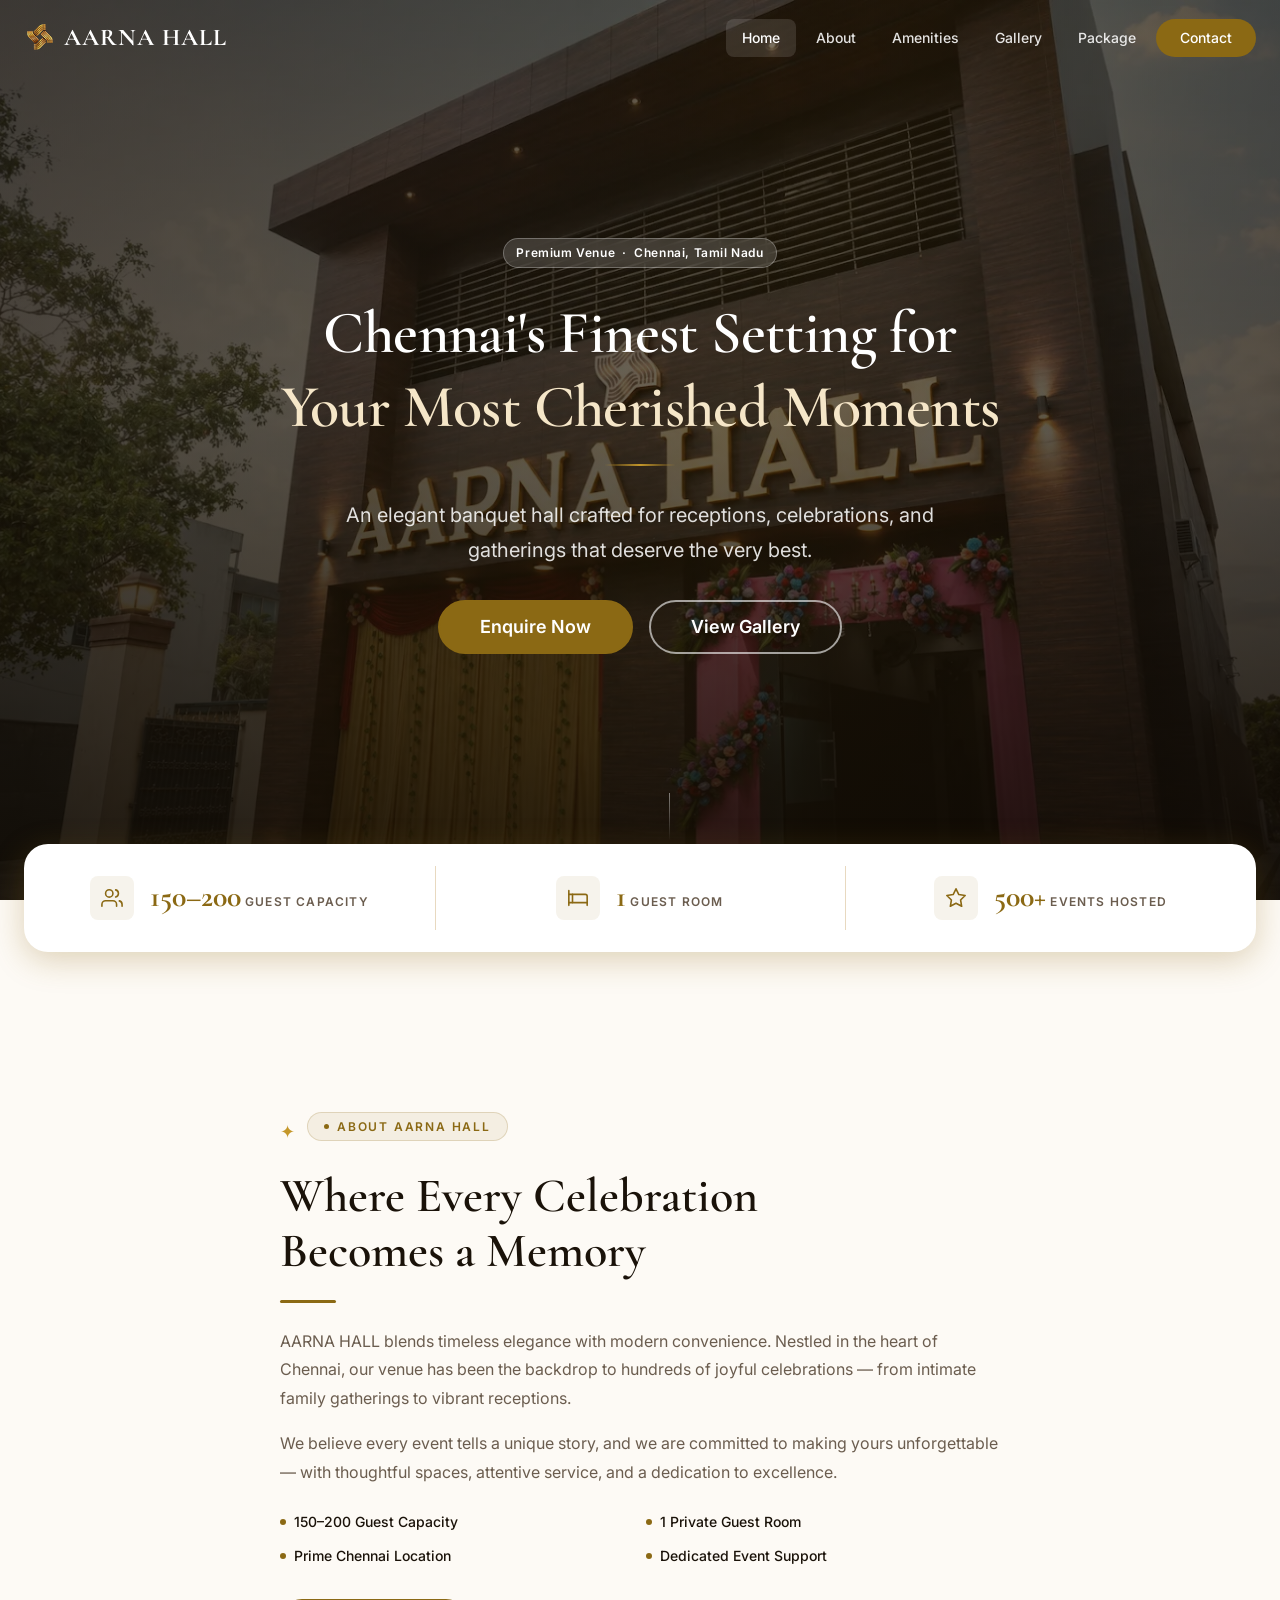
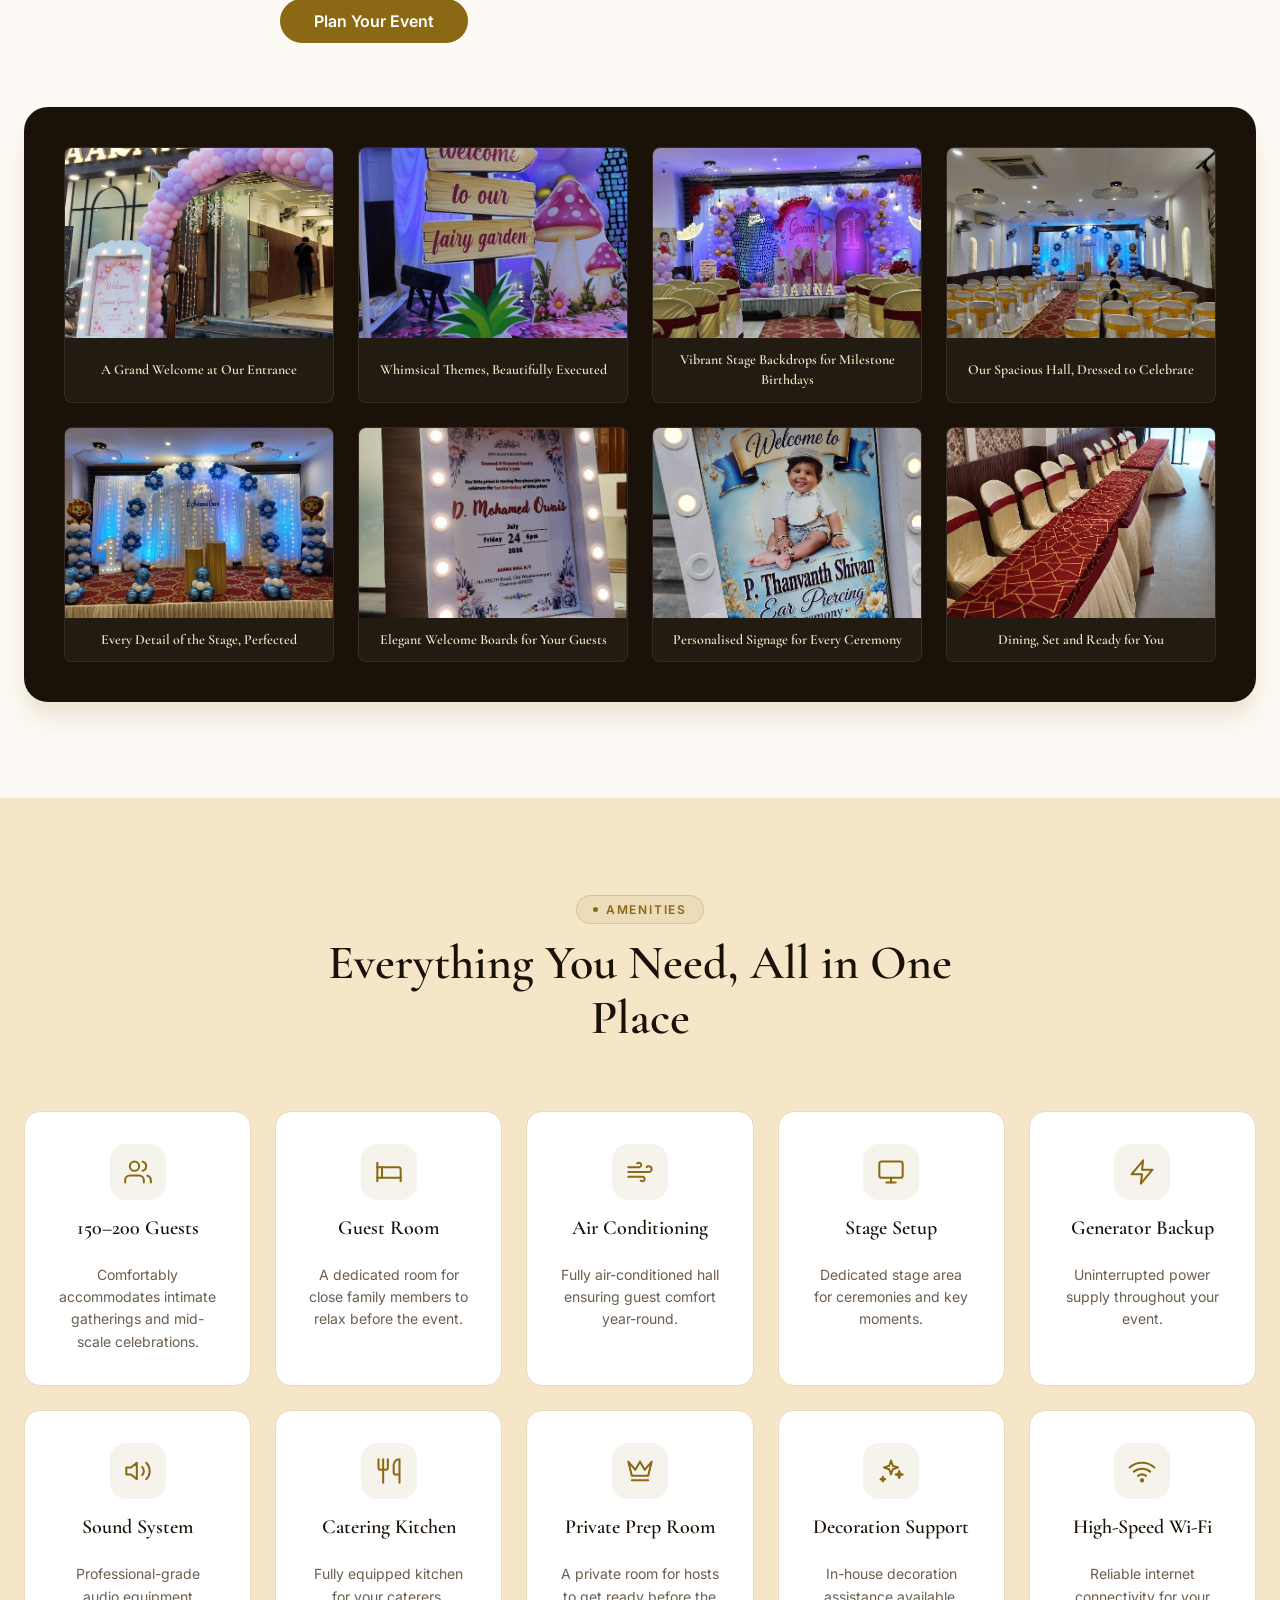
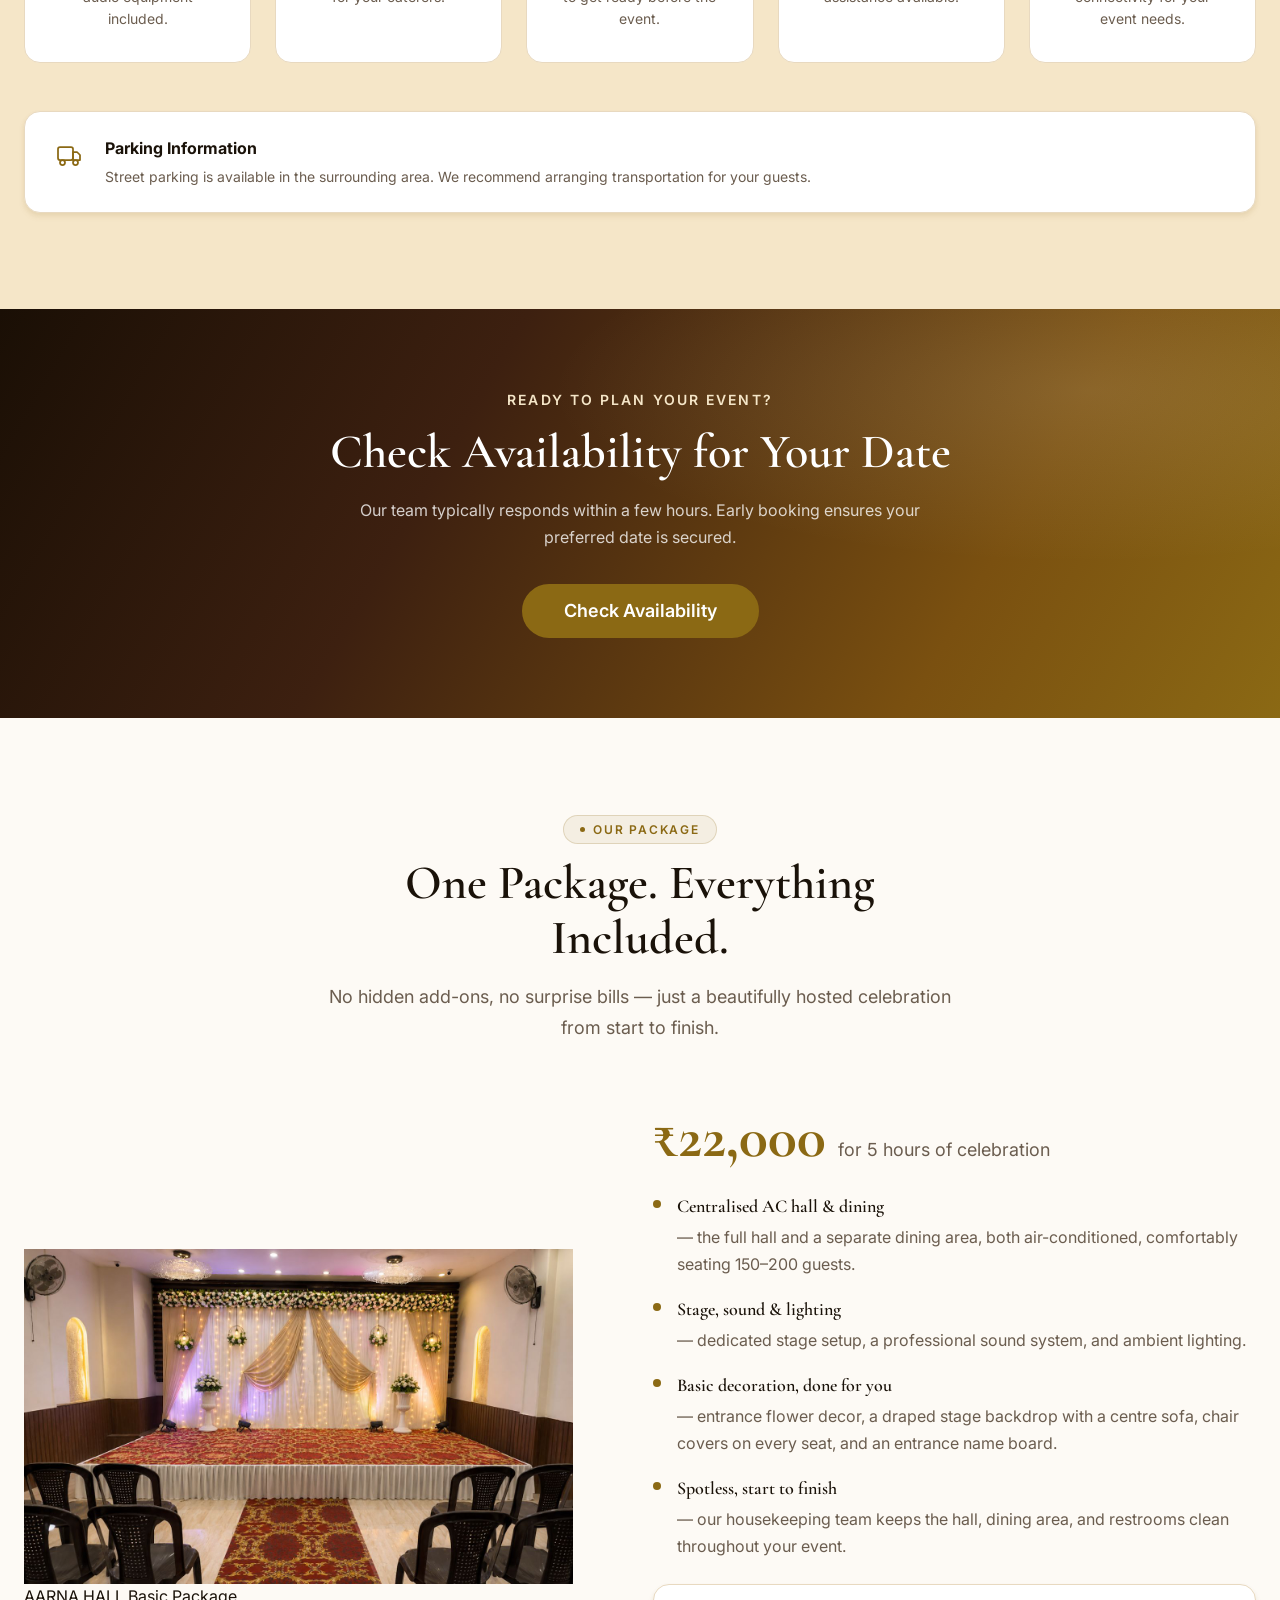
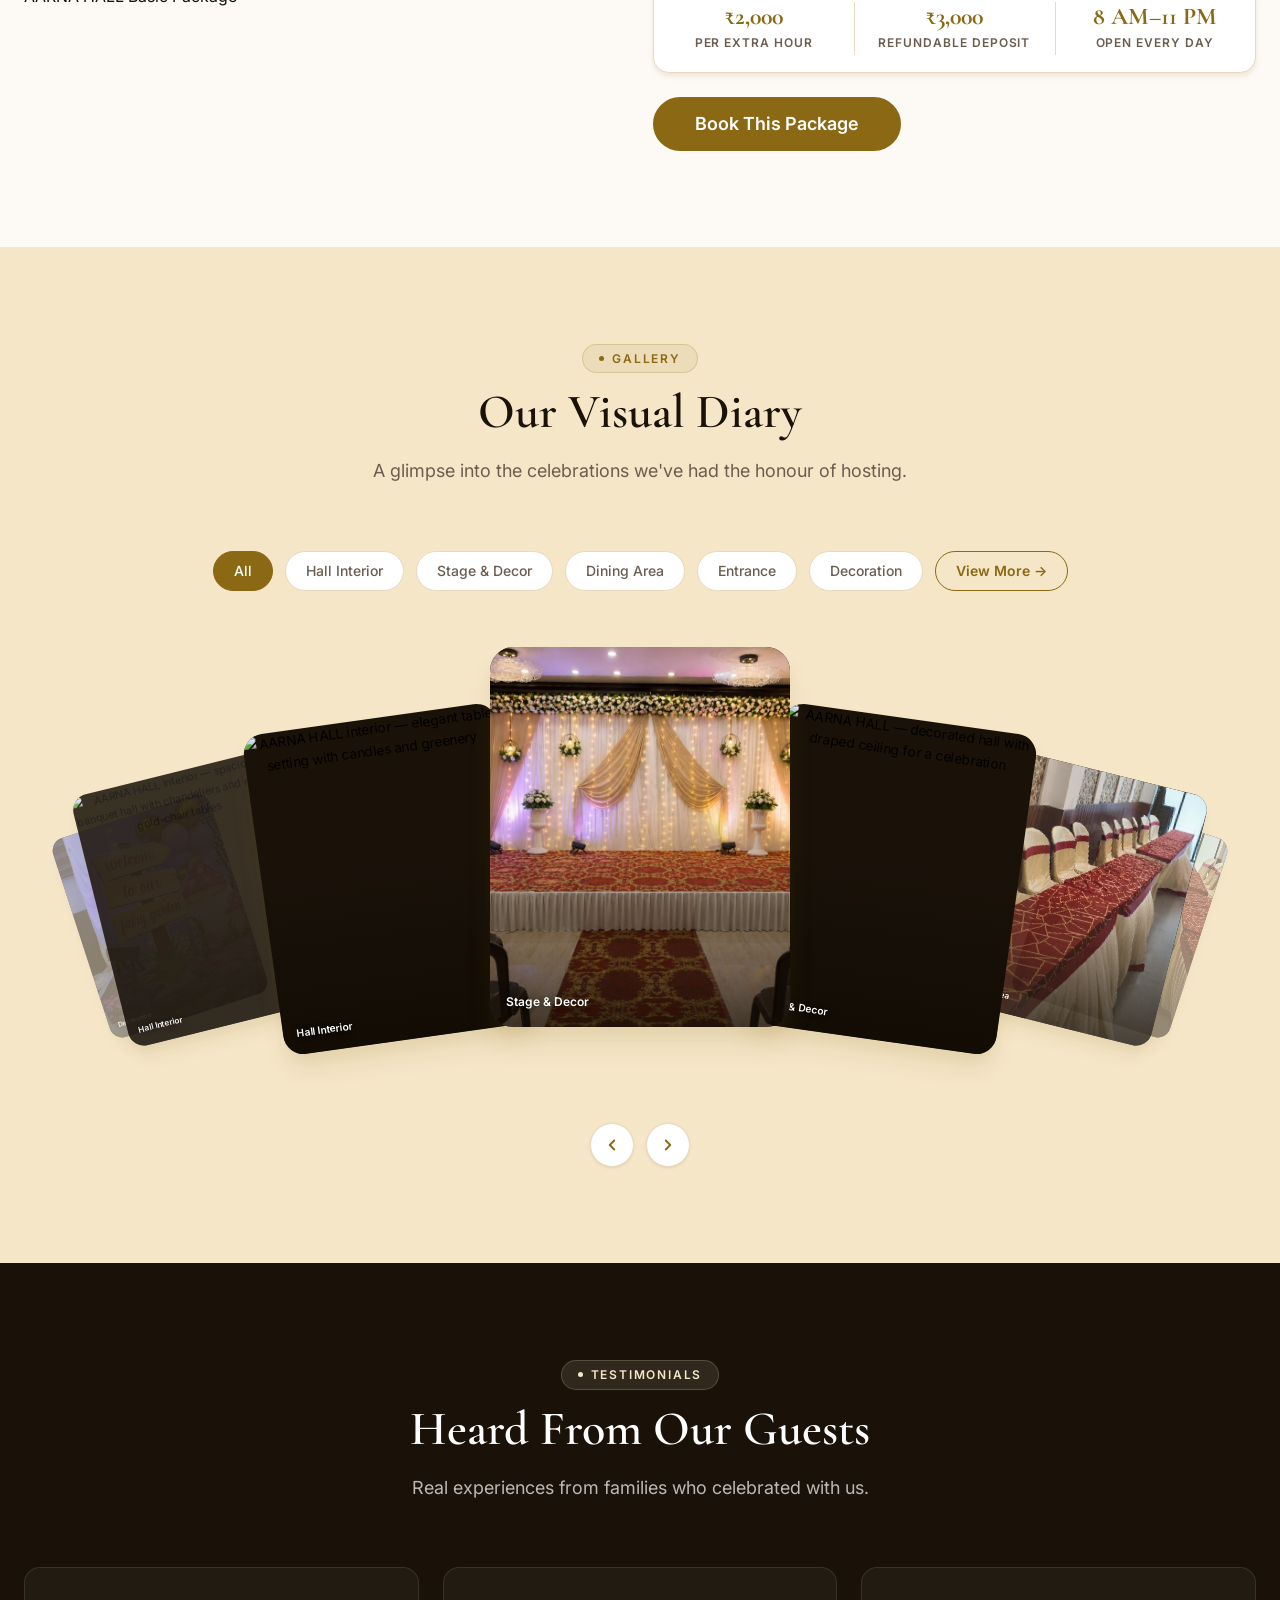
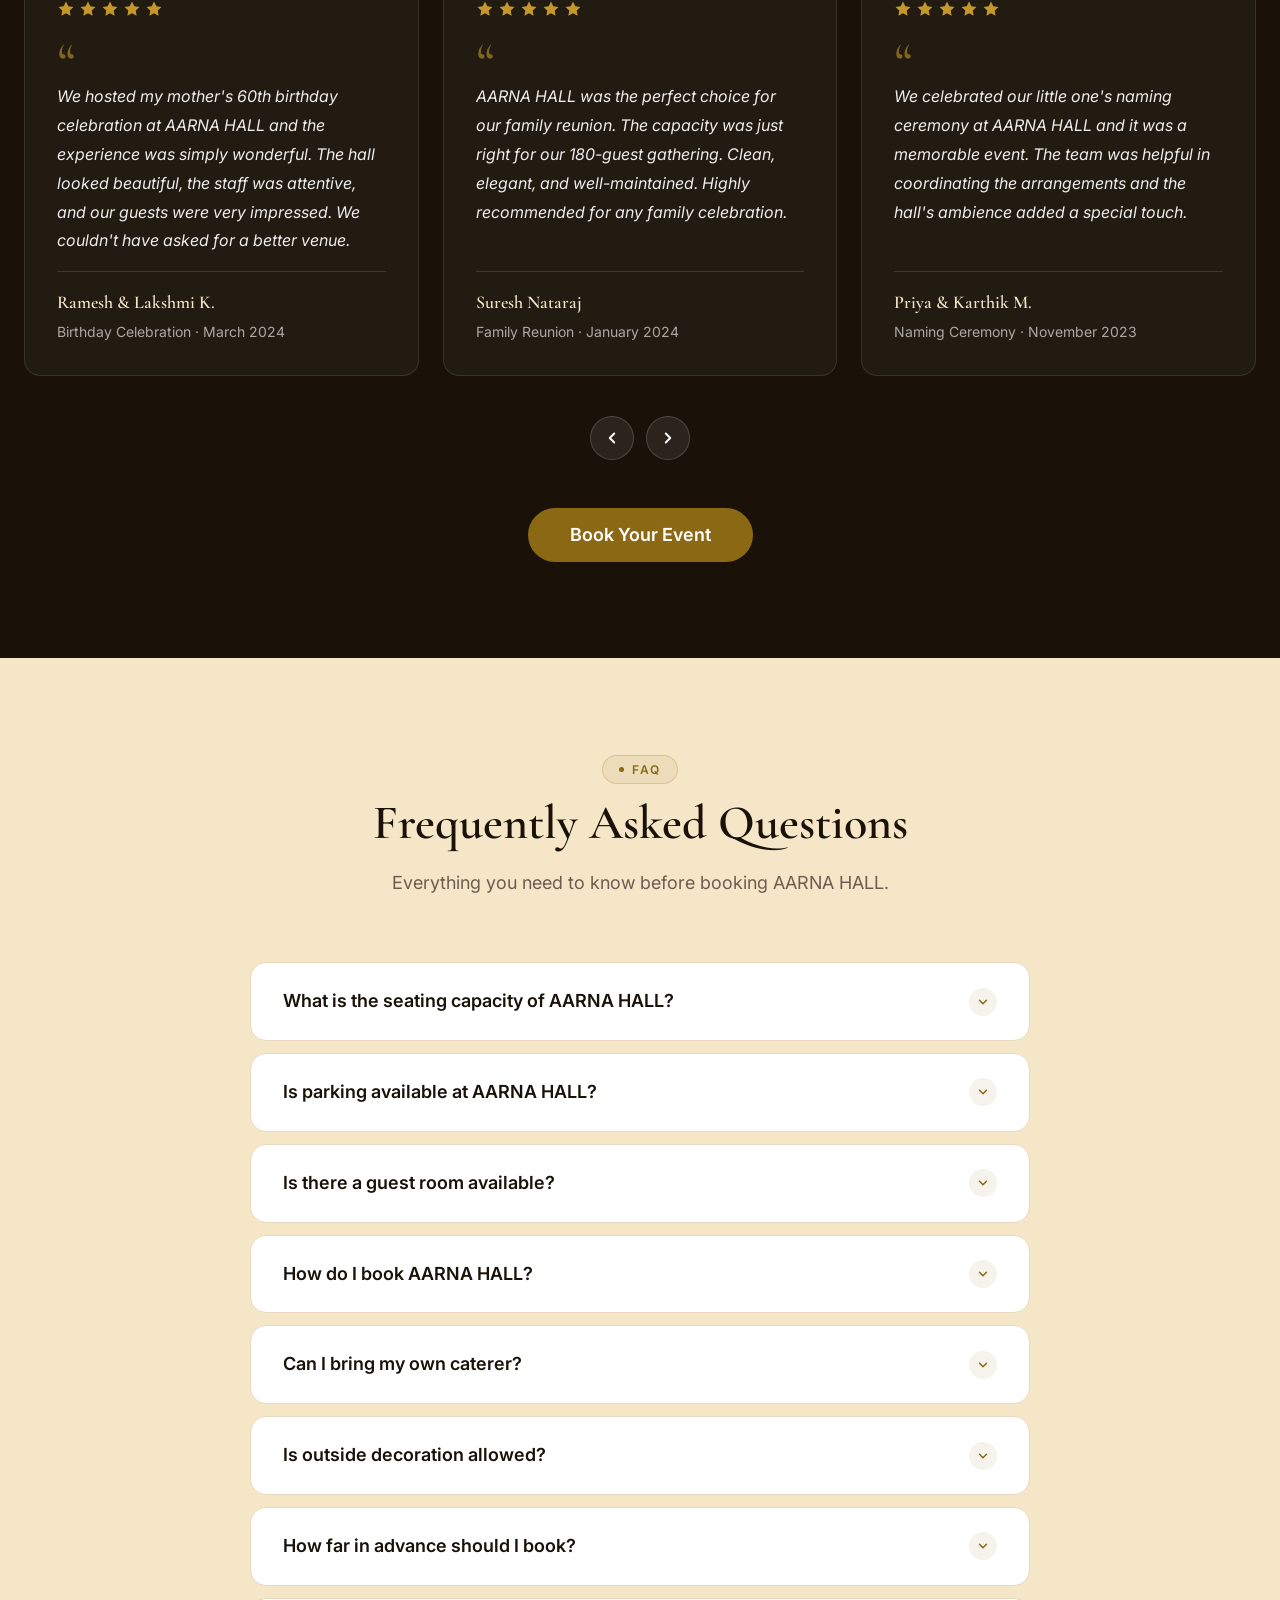
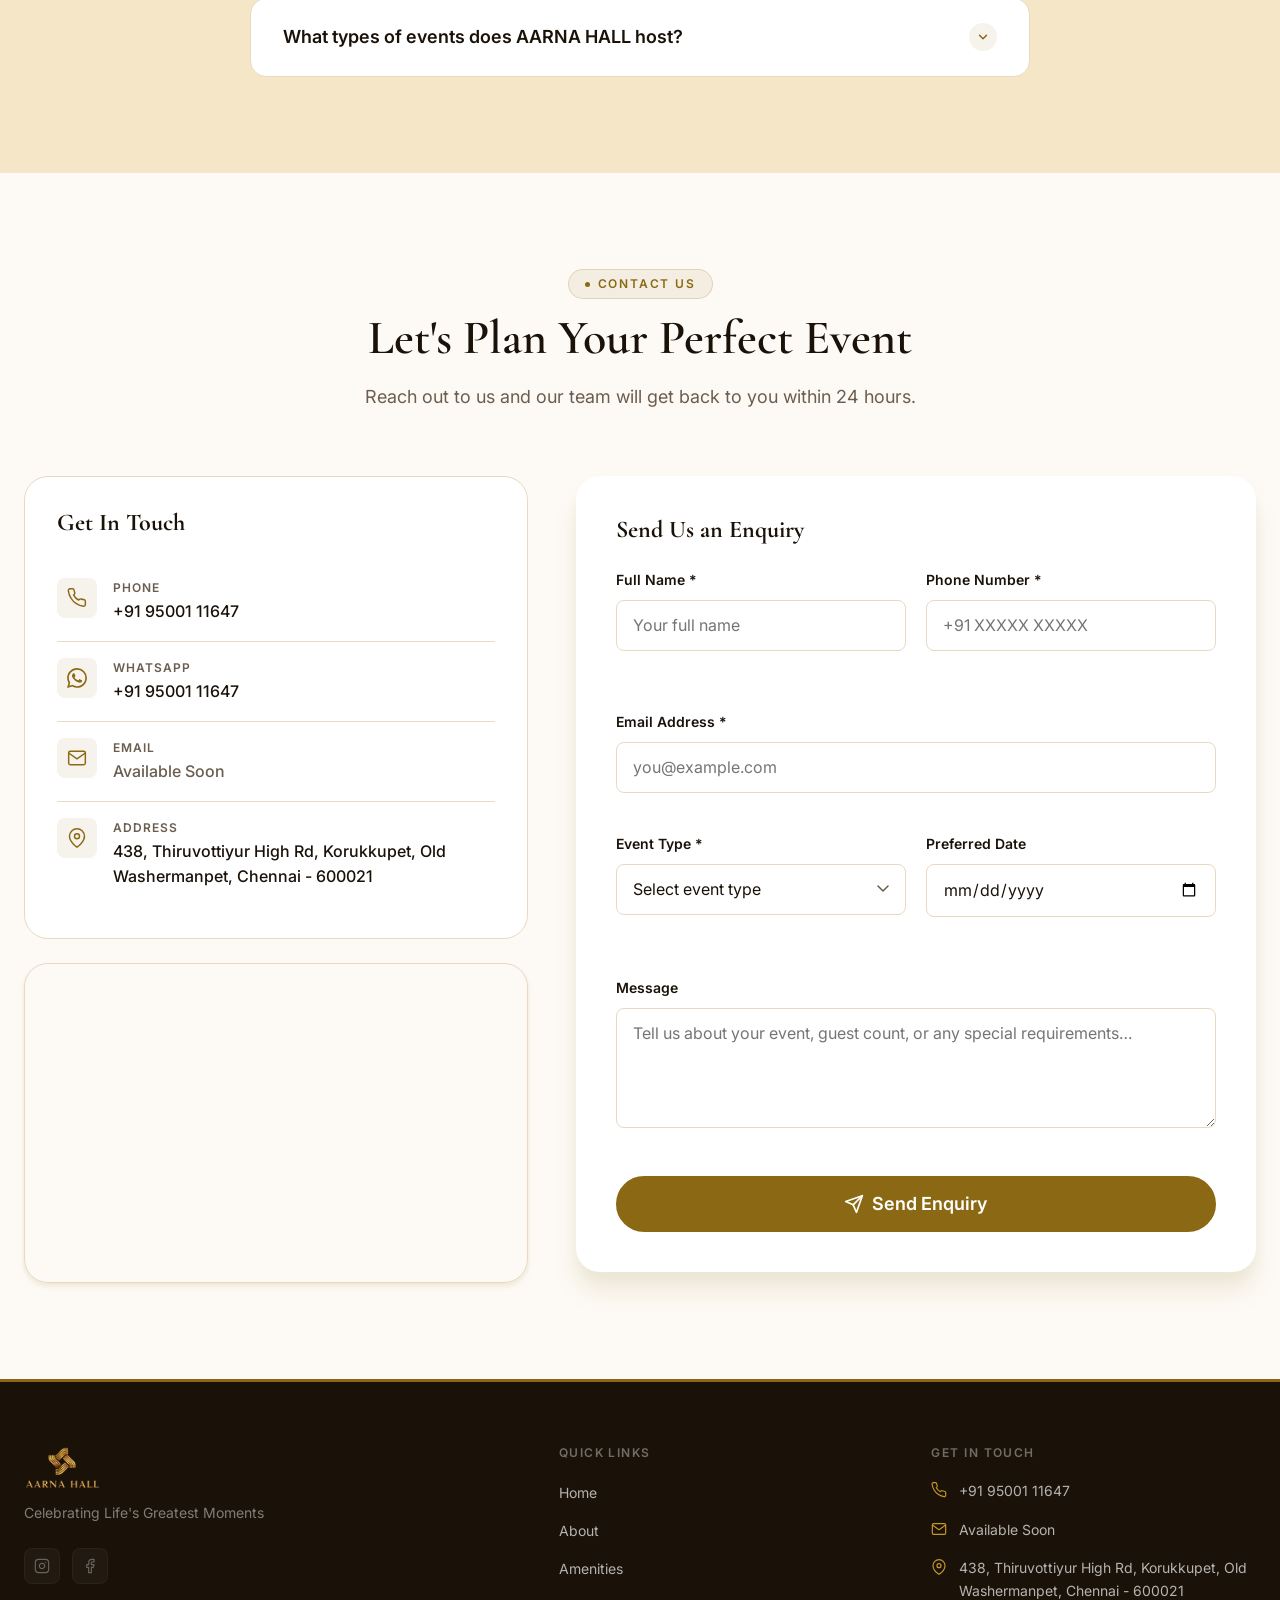
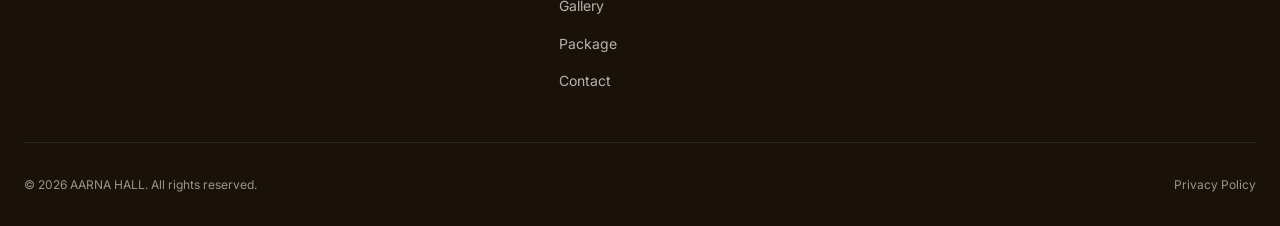
==== commit 932f9d13: "client feedback updated --> Yasar" ====
--- a/sample/index.html
+++ b/sample/index.html
@@ -6,9 +6,9 @@
   <meta http-equiv="X-UA-Compatible" content="IE=edge">
 
   <!-- Primary Meta Tags -->
-  <title>AARNA — Marriage &amp; Event Hall in Chennai | 150–200 Guests</title>
-  <meta name="description" content="AARNA is an elegant marriage and event hall in Chennai accommodating 150–200 guests. Perfect for weddings, receptions, naming ceremonies and celebrations. Enquire today.">
-  <meta name="keywords" content="marriage hall Chennai, event hall Chennai, wedding venue Chennai, banquet hall Chennai, AARNA">
+  <title>AARNA HALL — Event Hall in Chennai | 150–200 Guests</title>
+  <meta name="description" content="AARNA HALL is an elegant event hall in Chennai accommodating 150–200 guests. Perfect for receptions, naming ceremonies, birthdays and celebrations. Enquire today.">
+  <meta name="keywords" content="event hall Chennai, banquet hall Chennai, celebration hall Chennai, party hall Chennai, AARNA HALL">
   <meta name="robots" content="index, follow">
   <link rel="canonical" href="https://aarnahall.in/">
 
@@ -20,8 +20,8 @@
   <link rel="apple-touch-icon" href="assets/images/logo/apple-touch-icon.png">
 
   <!-- Open Graph -->
-  <meta property="og:title" content="AARNA — Marriage &amp; Event Hall in Chennai">
-  <meta property="og:description" content="An elegant banquet hall for weddings, receptions, and celebrations in Chennai. Capacity: 150–200 guests.">
+  <meta property="og:title" content="AARNA HALL — Event Hall in Chennai">
+  <meta property="og:description" content="An elegant banquet hall for receptions, celebrations, and events in Chennai. Capacity: 150–200 guests.">
   <meta property="og:image" content="https://aarnahall.in/assets/images/hero/aarna-front.webp">
   <meta property="og:url" content="https://aarnahall.in/">
   <meta property="og:type" content="website">
@@ -29,8 +29,8 @@
 
   <!-- Twitter Card -->
   <meta name="twitter:card" content="summary_large_image">
-  <meta name="twitter:title" content="AARNA — Marriage &amp; Event Hall in Chennai">
-  <meta name="twitter:description" content="Elegant venue for weddings and events in Chennai. 150–200 guests capacity.">
+  <meta name="twitter:title" content="AARNA HALL — Event Hall in Chennai">
+  <meta name="twitter:description" content="Elegant venue for celebrations and events in Chennai. 150–200 guests capacity.">
   <meta name="twitter:image" content="https://aarnahall.in/assets/images/hero/aarna-front.webp">
 
   <!-- Google Fonts — Preconnect for performance -->
@@ -59,8 +59,8 @@
   {
     "@context": "https://schema.org",
     "@type": "EventVenue",
-    "name": "AARNA",
-    "description": "An elegant marriage and event hall in Chennai accommodating 150–200 guests.",
+    "name": "AARNA HALL",
+    "description": "An elegant event hall in Chennai accommodating 150–200 guests.",
     "url": "https://aarnahall.in/",
     "telephone": "+91 95001 11647",
     "address": {
@@ -91,17 +91,17 @@
   <header class="nav nav--transparent" id="nav" role="banner">
     <div class="nav__container container">
 
-<a class="nav__logo" href="index.html" aria-label="AARNA — Go to homepage">
+<a class="nav__logo" href="index.html" aria-label="AARNA HALL — Go to homepage">
   <span class="nav__logo-mark" aria-hidden="true">
     <img src="assets/images/logo/favicon-32.png" alt="">
   </span>
-  <span class="nav__logo-text">AARNA</span>
+  <span class="nav__logo-text">AARNA HALL</span>
 </a>
 
 
-      <!-- <a class="nav__logo" href="index.html" aria-label="AARNA — Go to homepage">
+      <!-- <a class="nav__logo" href="index.html" aria-label="AARNA HALL — Go to homepage">
         <span class="nav__logo-mark" aria-hidden="true">✦</span>
-        <span class="nav__logo-text">AARNA</span>
+        <span class="nav__logo-text">AARNA HALL</span>
       </a> -->
 
       <button
@@ -160,8 +160,8 @@
           </h1>
 
           <p class="hero__subheadline">
-            An elegant banquet hall crafted for weddings, receptions, and
-            celebrations that deserve the very best.
+            An elegant banquet hall crafted for receptions, celebrations, and
+            gatherings that deserve the very best.
           </p>
 
           <div class="hero__ctas">
@@ -180,7 +180,7 @@
     </section><!-- /#hero -->
 
     <!-- Floating stats card, straddles hero/about boundary -->
-    <div class="hero-stats-float container" role="list" aria-label="AARNA key facts">
+    <div class="hero-stats-float container" role="list" aria-label="AARNA HALL key facts">
       <div class="hero-stats-float__card">
 
         <div class="stat-pill" role="listitem">
@@ -234,7 +234,7 @@
 
             <div class="about-content__eyebrow">
               <span class="about-content__ornament" aria-hidden="true">✦</span>
-              <span class="section-header__label">About AARNA</span>
+              <span class="section-header__label">About AARNA HALL</span>
             </div>
 
             <h2 class="about-content__title" id="about-title">
@@ -243,7 +243,7 @@
 
             <div class="about-content__rule" aria-hidden="true"></div>
 
-            <p class="about-content__para">AARNA blends timeless elegance with modern convenience. Nestled in the heart of Chennai, our venue has been the backdrop to hundreds of joyful celebrations — from intimate weddings to vibrant receptions.</p>
+            <p class="about-content__para">AARNA HALL blends timeless elegance with modern convenience. Nestled in the heart of Chennai, our venue has been the backdrop to hundreds of joyful celebrations — from intimate family gatherings to vibrant receptions.</p>
 
             <p class="about-content__para">We believe every event tells a unique story, and we are committed to making yours unforgettable — with thoughtful spaces, attentive service, and a dedication to excellence.</p>
 
@@ -263,12 +263,12 @@
           <div class="about-gallery__grid">
 
             <figure class="about-gallery__item">
-              <img src="assets/images/about/glimpse-entrance.jpg" alt="Balloon arch and welcome sign at the AARNA Hall entrance" loading="lazy">
+              <img src="assets/images/about/glimpse-entrance.jpg" alt="Balloon arch and welcome sign at the AARNA HALL entrance" loading="lazy">
               <figcaption>A Grand Welcome at Our Entrance</figcaption>
             </figure>
 
             <figure class="about-gallery__item">
-              <img src="assets/images/about/glimpse-fairy-decor.jpg" alt="A whimsical themed decoration setup at AARNA Hall" loading="lazy">
+              <img src="assets/images/about/glimpse-fairy-decor.jpg" alt="A whimsical themed decoration setup at AARNA HALL" loading="lazy">
               <figcaption>Whimsical Themes, Beautifully Executed</figcaption>
             </figure>
 
@@ -341,7 +341,7 @@
               </svg>
             </div>
             <h3 class="card__title">Guest Room</h3>
-            <p class="card__desc">A dedicated room for the bridal party or close family members.</p>
+            <p class="card__desc">A dedicated room for close family members to relax before the event.</p>
           </div>
 
           <div class="card card--amenity" role="listitem">
@@ -361,7 +361,7 @@
                 <path d="M8 21h8"/><path d="M12 17v4"/>
               </svg>
             </div>
-            <h3 class="card__title">Stage &amp; Mandap Setup</h3>
+            <h3 class="card__title">Stage Setup</h3>
             <p class="card__desc">Dedicated stage area for ceremonies and key moments.</p>
           </div>
 
@@ -406,8 +406,8 @@
                 <path d="M5 20h14"/>
               </svg>
             </div>
-            <h3 class="card__title">Bridal Room</h3>
-            <p class="card__desc">Private preparation room for the bride.</p>
+            <h3 class="card__title">Private Prep Room</h3>
+            <p class="card__desc">A private room for hosts to get ready before the event.</p>
           </div>
 
           <div class="card card--amenity" role="listitem">
@@ -485,8 +485,8 @@
 
           <div class="about-image package-media">
             <div class="about-image__inner">
-              <img src="assets/images/gallery/aarna-stage.jpg" alt="The decorated stage included in the AARNA Basic Package" loading="lazy">
-              <span class="about-image__tag" aria-hidden="true">AARNA Basic Package</span>
+              <img src="assets/images/gallery/aarna-stage.jpg" alt="The decorated stage included in the AARNA HALL Basic Package" loading="lazy">
+              <span class="about-image__tag" aria-hidden="true">AARNA HALL Basic Package</span>
             </div>
           </div>
 
@@ -499,7 +499,7 @@
 
             <ul class="package-list">
               <li><strong>Centralised AC hall &amp; dining</strong> — the full hall and a separate dining area, both air-conditioned, comfortably seating 150–200 guests.</li>
-              <li><strong>Stage, sound &amp; power, sorted</strong> — dedicated stage/mandap setup, a professional sound system, and generator backup, so nothing ever pauses.</li>
+              <li><strong>Stage, sound &amp; lighting</strong> — dedicated stage setup, a professional sound system, and ambient lighting.</li>
               <li><strong>Basic decoration, done for you</strong> — entrance flower decor, a draped stage backdrop with a centre sofa, chair covers on every seat, and an entrance name board.</li>
               <li><strong>Spotless, start to finish</strong> — our housekeeping team keeps the hall, dining area, and restrooms clean throughout your event.</li>
             </ul>
@@ -546,7 +546,6 @@
           <button class="gallery-filter" data-filter="stage" aria-pressed="false">Stage &amp; Decor</button>
           <button class="gallery-filter" data-filter="dining" aria-pressed="false">Dining Area</button>
           <button class="gallery-filter" data-filter="entrance" aria-pressed="false">Entrance</button>
-          <button class="gallery-filter" data-filter="events" aria-pressed="false">Events</button>
           <button class="gallery-filter" data-filter="decoration" aria-pressed="false">Decoration</button>
           <a href="gallery.html" class="gallery-filter gallery-filter--link">View More →</a>
         </div>
@@ -554,76 +553,58 @@
         <div class="diary-carousel">
         <div class="diary-track" id="gallery-grid">
 
-          <button class="gallery-item" data-category="interior" aria-label="AARNA interior — spacious banquet hall with chandeliers">
+          <button class="gallery-item" data-category="interior" aria-label="AARNA HALL interior — spacious banquet hall with chandeliers">
             <span class="gallery-item__label" aria-hidden="true">Hall Interior</span>
             <div class="gallery-item__overlay" aria-hidden="true"><svg viewBox="0 0 24 24" fill="none" stroke="currentColor" stroke-width="2" stroke-linecap="round" stroke-linejoin="round"><path d="M15 3h6v6M9 21H3v-6M21 3l-7 7M3 21l7-7"/></svg></div>
-            <img class="gallery-item__img" data-full="https://images.unsplash.com/photo-1519167758481-83f550bb49b3?auto=format&fit=crop&q=85&w=1600" src="https://images.unsplash.com/photo-1519167758481-83f550bb49b3?auto=format&fit=crop&q=75&w=800" alt="AARNA interior — spacious banquet hall with chandeliers and round gold-chair tables" loading="lazy">
+            <img class="gallery-item__img" data-full="https://images.unsplash.com/photo-1519167758481-83f550bb49b3?auto=format&fit=crop&q=85&w=1600" src="https://images.unsplash.com/photo-1519167758481-83f550bb49b3?auto=format&fit=crop&q=75&w=800" alt="AARNA HALL interior — spacious banquet hall with chandeliers and round gold-chair tables" loading="lazy">
           </button>
 
-          <button class="gallery-item" data-category="interior" aria-label="AARNA interior — elegant table setting with candles and greenery">
+          <button class="gallery-item" data-category="interior" aria-label="AARNA HALL interior — elegant table setting with candles and greenery">
             <span class="gallery-item__label" aria-hidden="true">Hall Interior</span>
             <div class="gallery-item__overlay" aria-hidden="true"><svg viewBox="0 0 24 24" fill="none" stroke="currentColor" stroke-width="2" stroke-linecap="round" stroke-linejoin="round"><path d="M15 3h6v6M9 21H3v-6M21 3l-7 7M3 21l7-7"/></svg></div>
-            <img class="gallery-item__img" data-full="https://images.unsplash.com/photo-1522413452208-996ff3f3e740?auto=format&fit=crop&q=85&w=1600" src="https://images.unsplash.com/photo-1522413452208-996ff3f3e740?auto=format&fit=crop&q=75&w=800" alt="AARNA interior — elegant table setting with candles and greenery" loading="lazy">
+            <img class="gallery-item__img" data-full="https://images.unsplash.com/photo-1522413452208-996ff3f3e740?auto=format&fit=crop&q=85&w=1600" src="https://images.unsplash.com/photo-1522413452208-996ff3f3e740?auto=format&fit=crop&q=75&w=800" alt="AARNA HALL interior — elegant table setting with candles and greenery" loading="lazy">
           </button>
 
-          <button class="gallery-item" data-category="stage" aria-label="AARNA Hall — decorated stage with floral backdrop">
+          <button class="gallery-item" data-category="stage" aria-label="AARNA HALL — decorated stage with floral backdrop">
             <span class="gallery-item__label" aria-hidden="true">Stage &amp; Decor</span>
             <div class="gallery-item__overlay" aria-hidden="true"><svg viewBox="0 0 24 24" fill="none" stroke="currentColor" stroke-width="2" stroke-linecap="round" stroke-linejoin="round"><path d="M15 3h6v6M9 21H3v-6M21 3l-7 7M3 21l7-7"/></svg></div>
-            <img class="gallery-item__img" data-full="assets/images/gallery/aarna-stage.jpg" src="assets/images/gallery/aarna-stage.jpg" alt="AARNA Hall — decorated stage with floral backdrop and fairy lights" loading="lazy">
+            <img class="gallery-item__img" data-full="assets/images/gallery/aarna-stage.jpg" src="assets/images/gallery/aarna-stage.jpg" alt="AARNA HALL — decorated stage with floral backdrop and fairy lights" loading="lazy">
           </button>
 
-          <button class="gallery-item" data-category="stage" aria-label="AARNA — decorated hall with draped ceiling">
+          <button class="gallery-item" data-category="stage" aria-label="AARNA HALL — decorated hall with draped ceiling">
             <span class="gallery-item__label" aria-hidden="true">Stage &amp; Decor</span>
             <div class="gallery-item__overlay" aria-hidden="true"><svg viewBox="0 0 24 24" fill="none" stroke="currentColor" stroke-width="2" stroke-linecap="round" stroke-linejoin="round"><path d="M15 3h6v6M9 21H3v-6M21 3l-7 7M3 21l7-7"/></svg></div>
-            <img class="gallery-item__img" data-full="https://images.unsplash.com/photo-1464366400600-7168b8af9bc3?auto=format&fit=crop&q=85&w=1600" src="https://images.unsplash.com/photo-1464366400600-7168b8af9bc3?auto=format&fit=crop&q=75&w=800" alt="AARNA — decorated hall with draped ceiling for a celebration" loading="lazy">
+            <img class="gallery-item__img" data-full="https://images.unsplash.com/photo-1464366400600-7168b8af9bc3?auto=format&fit=crop&q=85&w=1600" src="https://images.unsplash.com/photo-1464366400600-7168b8af9bc3?auto=format&fit=crop&q=75&w=800" alt="AARNA HALL — decorated hall with draped ceiling for a celebration" loading="lazy">
           </button>
 
-          <button class="gallery-item" data-category="dining" aria-label="AARNA dining area — table settings ready for guests">
+          <button class="gallery-item" data-category="dining" aria-label="AARNA HALL dining area — table settings ready for guests">
             <span class="gallery-item__label" aria-hidden="true">Dining Area</span>
             <div class="gallery-item__overlay" aria-hidden="true"><svg viewBox="0 0 24 24" fill="none" stroke="currentColor" stroke-width="2" stroke-linecap="round" stroke-linejoin="round"><path d="M15 3h6v6M9 21H3v-6M21 3l-7 7M3 21l7-7"/></svg></div>
-            <img class="gallery-item__img" data-full="assets/images/gallery/aarna-dining-1.jpg" src="assets/images/gallery/aarna-dining-1.jpg" alt="AARNA Hall dining area — table settings ready for guests" loading="lazy">
+            <img class="gallery-item__img" data-full="assets/images/gallery/aarna-dining-1.jpg" src="assets/images/gallery/aarna-dining-1.jpg" alt="AARNA HALL dining area — table settings ready for guests" loading="lazy">
           </button>
 
-          <button class="gallery-item" data-category="dining" aria-label="AARNA dining area — long banquet table arrangement">
+          <button class="gallery-item" data-category="dining" aria-label="AARNA HALL dining area — long banquet table arrangement">
             <span class="gallery-item__label" aria-hidden="true">Dining Area</span>
             <div class="gallery-item__overlay" aria-hidden="true"><svg viewBox="0 0 24 24" fill="none" stroke="currentColor" stroke-width="2" stroke-linecap="round" stroke-linejoin="round"><path d="M15 3h6v6M9 21H3v-6M21 3l-7 7M3 21l7-7"/></svg></div>
-            <img class="gallery-item__img" data-full="assets/images/gallery/aarna-dining-2.jpg" src="assets/images/gallery/aarna-dining-2.jpg" alt="AARNA Hall — long banquet dining table arrangement" loading="lazy">
+            <img class="gallery-item__img" data-full="assets/images/gallery/aarna-dining-2.jpg" src="assets/images/gallery/aarna-dining-2.jpg" alt="AARNA HALL — long banquet dining table arrangement" loading="lazy">
           </button>
 
-          <button class="gallery-item" data-category="entrance" aria-label="AARNA Hall — the entrance at dusk">
+          <button class="gallery-item" data-category="entrance" aria-label="AARNA HALL — the entrance at dusk">
             <span class="gallery-item__label" aria-hidden="true">Entrance</span>
             <div class="gallery-item__overlay" aria-hidden="true"><svg viewBox="0 0 24 24" fill="none" stroke="currentColor" stroke-width="2" stroke-linecap="round" stroke-linejoin="round"><path d="M15 3h6v6M9 21H3v-6M21 3l-7 7M3 21l7-7"/></svg></div>
-            <img class="gallery-item__img" data-full="assets/images/gallery/aarna-entrance.webp" src="assets/images/gallery/aarna-entrance.webp" alt="AARNA Hall — the entrance and signage at dusk" loading="lazy">
+            <img class="gallery-item__img" data-full="assets/images/gallery/aarna-entrance.webp" src="assets/images/gallery/aarna-entrance.webp" alt="AARNA HALL — the entrance and signage at dusk" loading="lazy">
           </button>
 
-          <button class="gallery-item" data-category="entrance" aria-label="AARNA — welcome bar area near the entrance">
+          <button class="gallery-item" data-category="entrance" aria-label="AARNA HALL — welcome bar area near the entrance">
             <span class="gallery-item__label" aria-hidden="true">Entrance</span>
             <div class="gallery-item__overlay" aria-hidden="true"><svg viewBox="0 0 24 24" fill="none" stroke="currentColor" stroke-width="2" stroke-linecap="round" stroke-linejoin="round"><path d="M15 3h6v6M9 21H3v-6M21 3l-7 7M3 21l7-7"/></svg></div>
-            <img class="gallery-item__img" data-full="https://images.unsplash.com/photo-1543007630-9710e4a00a20?auto=format&fit=crop&q=85&w=1600" src="https://images.unsplash.com/photo-1543007630-9710e4a00a20?auto=format&fit=crop&q=75&w=800" alt="AARNA — warmly lit welcome area near the entrance" loading="lazy">
+            <img class="gallery-item__img" data-full="https://images.unsplash.com/photo-1543007630-9710e4a00a20?auto=format&fit=crop&q=85&w=1600" src="https://images.unsplash.com/photo-1543007630-9710e4a00a20?auto=format&fit=crop&q=75&w=800" alt="AARNA HALL — warmly lit welcome area near the entrance" loading="lazy">
           </button>
 
-          <button class="gallery-item" data-category="events" aria-label="AARNA — confetti celebration moment">
-            <span class="gallery-item__label" aria-hidden="true">Events</span>
-            <div class="gallery-item__overlay" aria-hidden="true"><svg viewBox="0 0 24 24" fill="none" stroke="currentColor" stroke-width="2" stroke-linecap="round" stroke-linejoin="round"><path d="M15 3h6v6M9 21H3v-6M21 3l-7 7M3 21l7-7"/></svg></div>
-            <img class="gallery-item__img" data-full="https://images.unsplash.com/photo-1583939003579-730e3918a45a?auto=format&fit=crop&q=85&w=1600" src="https://images.unsplash.com/photo-1583939003579-730e3918a45a?auto=format&fit=crop&q=75&w=800" alt="AARNA — joyful confetti celebration moment" loading="lazy">
-          </button>
-
-          <button class="gallery-item" data-category="events" aria-label="AARNA — reception dance floor">
-            <span class="gallery-item__label" aria-hidden="true">Events</span>
-            <div class="gallery-item__overlay" aria-hidden="true"><svg viewBox="0 0 24 24" fill="none" stroke="currentColor" stroke-width="2" stroke-linecap="round" stroke-linejoin="round"><path d="M15 3h6v6M9 21H3v-6M21 3l-7 7M3 21l7-7"/></svg></div>
-            <img class="gallery-item__img" data-full="https://images.unsplash.com/photo-1764269720571-cc09b086c2a4?auto=format&fit=crop&q=85&w=1600" src="https://images.unsplash.com/photo-1764269720571-cc09b086c2a4?auto=format&fit=crop&q=75&w=800" alt="AARNA — first dance on the reception dance floor" loading="lazy">
-          </button>
-
-          <button class="gallery-item" data-category="decoration" aria-label="AARNA — themed decoration setup">
+          <button class="gallery-item" data-category="decoration" aria-label="AARNA HALL — themed decoration setup">
             <span class="gallery-item__label" aria-hidden="true">Decoration</span>
             <div class="gallery-item__overlay" aria-hidden="true"><svg viewBox="0 0 24 24" fill="none" stroke="currentColor" stroke-width="2" stroke-linecap="round" stroke-linejoin="round"><path d="M15 3h6v6M9 21H3v-6M21 3l-7 7M3 21l7-7"/></svg></div>
-            <img class="gallery-item__img" data-full="assets/images/gallery/aarna-decoration.jpg" src="assets/images/gallery/aarna-decoration.jpg" alt="AARNA Hall — themed decoration setup for a celebration" loading="lazy">
-          </button>
-
-          <button class="gallery-item" data-category="decoration" aria-label="AARNA — floral centrepiece and rings detail">
-            <span class="gallery-item__label" aria-hidden="true">Decoration</span>
-            <div class="gallery-item__overlay" aria-hidden="true"><svg viewBox="0 0 24 24" fill="none" stroke="currentColor" stroke-width="2" stroke-linecap="round" stroke-linejoin="round"><path d="M15 3h6v6M9 21H3v-6M21 3l-7 7M3 21l7-7"/></svg></div>
-            <img class="gallery-item__img" data-full="https://images.unsplash.com/photo-1465495976277-4387d4b0b4c6?auto=format&fit=crop&q=85&w=1600" src="https://images.unsplash.com/photo-1465495976277-4387d4b0b4c6?auto=format&fit=crop&q=75&w=800" alt="AARNA — floral centrepiece and rings decoration detail" loading="lazy">
+            <img class="gallery-item__img" data-full="assets/images/gallery/aarna-decoration.jpg" src="assets/images/gallery/aarna-decoration.jpg" alt="AARNA HALL — themed decoration setup for a celebration" loading="lazy">
           </button>
 
         </div><!-- /.diary-track -->
@@ -665,10 +646,10 @@
                 <svg width="18" height="18" viewBox="0 0 24 24" aria-hidden="true" focusable="false"><polygon points="12,2 15.09,8.26 22,9.27 17,14.14 18.18,21.02 12,17.77 5.82,21.02 7,14.14 2,9.27 8.91,8.26"/></svg>
                 <svg width="18" height="18" viewBox="0 0 24 24" aria-hidden="true" focusable="false"><polygon points="12,2 15.09,8.26 22,9.27 17,14.14 18.18,21.02 12,17.77 5.82,21.02 7,14.14 2,9.27 8.91,8.26"/></svg>
               </div>
-              <p class="card__quote">We hosted our daughter's wedding at AARNA and the experience was simply wonderful. The hall looked beautiful, the staff was attentive, and our guests were very impressed. We couldn't have asked for a better venue.</p>
+              <p class="card__quote">We hosted my mother's 60th birthday celebration at AARNA HALL and the experience was simply wonderful. The hall looked beautiful, the staff was attentive, and our guests were very impressed. We couldn't have asked for a better venue.</p>
               <div class="card__author">
                 <span class="card__name">Ramesh &amp; Lakshmi K.</span>
-                <span class="card__meta">Wedding Reception &middot; March 2024</span>
+                <span class="card__meta">Birthday Celebration &middot; March 2024</span>
               </div>
             </div>
 
@@ -680,10 +661,10 @@
                 <svg width="18" height="18" viewBox="0 0 24 24" aria-hidden="true" focusable="false"><polygon points="12,2 15.09,8.26 22,9.27 17,14.14 18.18,21.02 12,17.77 5.82,21.02 7,14.14 2,9.27 8.91,8.26"/></svg>
                 <svg width="18" height="18" viewBox="0 0 24 24" aria-hidden="true" focusable="false"><polygon points="12,2 15.09,8.26 22,9.27 17,14.14 18.18,21.02 12,17.77 5.82,21.02 7,14.14 2,9.27 8.91,8.26"/></svg>
               </div>
-              <p class="card__quote">AARNA was the perfect choice for our son's wedding. The capacity was just right for our 180-guest gathering. Clean, elegant, and well-maintained. Highly recommended for any family celebration.</p>
+              <p class="card__quote">AARNA HALL was the perfect choice for our family reunion. The capacity was just right for our 180-guest gathering. Clean, elegant, and well-maintained. Highly recommended for any family celebration.</p>
               <div class="card__author">
                 <span class="card__name">Suresh Nataraj</span>
-                <span class="card__meta">Wedding &middot; January 2024</span>
+                <span class="card__meta">Family Reunion &middot; January 2024</span>
               </div>
             </div>
 
@@ -695,7 +676,7 @@
                 <svg width="18" height="18" viewBox="0 0 24 24" aria-hidden="true" focusable="false"><polygon points="12,2 15.09,8.26 22,9.27 17,14.14 18.18,21.02 12,17.77 5.82,21.02 7,14.14 2,9.27 8.91,8.26"/></svg>
                 <svg width="18" height="18" viewBox="0 0 24 24" aria-hidden="true" focusable="false"><polygon points="12,2 15.09,8.26 22,9.27 17,14.14 18.18,21.02 12,17.77 5.82,21.02 7,14.14 2,9.27 8.91,8.26"/></svg>
               </div>
-              <p class="card__quote">We celebrated our little one's naming ceremony at AARNA and it was a memorable event. The team was helpful in coordinating the arrangements and the hall's ambience added a special touch.</p>
+              <p class="card__quote">We celebrated our little one's naming ceremony at AARNA HALL and it was a memorable event. The team was helpful in coordinating the arrangements and the hall's ambience added a special touch.</p>
               <div class="card__author">
                 <span class="card__name">Priya &amp; Karthik M.</span>
                 <span class="card__meta">Naming Ceremony &middot; November 2023</span>
@@ -731,26 +712,26 @@
         <div class="section-header">
           <span class="section-header__label">FAQ</span>
           <h2 class="section-header__title" id="faq-title">Frequently Asked Questions</h2>
-          <p class="section-header__subtitle">Everything you need to know before booking AARNA.</p>
+          <p class="section-header__subtitle">Everything you need to know before booking AARNA HALL.</p>
         </div>
 
         <div class="faq-list" id="faq-list">
 
           <div class="faq__item">
             <button class="faq__question" aria-expanded="false" aria-controls="faq-answer-1" id="faq-btn-1">
-              <span class="faq__question-text">What is the seating capacity of AARNA?</span>
+              <span class="faq__question-text">What is the seating capacity of AARNA HALL?</span>
               <span class="faq__icon" aria-hidden="true"><svg viewBox="0 0 24 24" fill="none" stroke="currentColor" stroke-width="2.5" stroke-linecap="round" stroke-linejoin="round"><path d="M6 9l6 6 6-6"/></svg></span>
             </button>
             <div class="faq__answer" id="faq-answer-1" role="region" aria-labelledby="faq-btn-1">
               <div class="faq__answer-inner">
-                <p class="faq__answer-text">AARNA can comfortably accommodate 150 to 200 guests, making it ideal for intimate weddings, family gatherings, and mid-scale celebrations.</p>
+                <p class="faq__answer-text">AARNA HALL can comfortably accommodate 150 to 200 guests, making it ideal for intimate receptions, family gatherings, and mid-scale celebrations.</p>
               </div>
             </div>
           </div>
 
           <div class="faq__item">
             <button class="faq__question" aria-expanded="false" aria-controls="faq-answer-2" id="faq-btn-2">
-              <span class="faq__question-text">Is parking available at AARNA?</span>
+              <span class="faq__question-text">Is parking available at AARNA HALL?</span>
               <span class="faq__icon" aria-hidden="true"><svg viewBox="0 0 24 24" fill="none" stroke="currentColor" stroke-width="2.5" stroke-linecap="round" stroke-linejoin="round"><path d="M6 9l6 6 6-6"/></svg></span>
             </button>
             <div class="faq__answer" id="faq-answer-2" role="region" aria-labelledby="faq-btn-2">
@@ -767,14 +748,14 @@
             </button>
             <div class="faq__answer" id="faq-answer-3" role="region" aria-labelledby="faq-btn-3">
               <div class="faq__answer-inner">
-                <p class="faq__answer-text">Yes, we have 1 guest room available for the bridal party or immediate family members to use on the day of the event.</p>
+                <p class="faq__answer-text">Yes, we have 1 guest room available for immediate family members to use on the day of the event.</p>
               </div>
             </div>
           </div>
 
           <div class="faq__item">
             <button class="faq__question" aria-expanded="false" aria-controls="faq-answer-4" id="faq-btn-4">
-              <span class="faq__question-text">How do I book AARNA?</span>
+              <span class="faq__question-text">How do I book AARNA HALL?</span>
               <span class="faq__icon" aria-hidden="true"><svg viewBox="0 0 24 24" fill="none" stroke="currentColor" stroke-width="2.5" stroke-linecap="round" stroke-linejoin="round"><path d="M6 9l6 6 6-6"/></svg></span>
             </button>
             <div class="faq__answer" id="faq-answer-4" role="region" aria-labelledby="faq-btn-4">
@@ -791,7 +772,7 @@
             </button>
             <div class="faq__answer" id="faq-answer-5" role="region" aria-labelledby="faq-btn-5">
               <div class="faq__answer-inner">
-                <p class="faq__answer-text">Yes, outside catering is welcome at AARNA. Our venue includes a fully equipped catering kitchen for your caterers to prepare and serve meals.</p>
+                <p class="faq__answer-text">Yes, outside catering is welcome at AARNA HALL. Our venue includes a fully equipped catering kitchen for your caterers to prepare and serve meals.</p>
               </div>
             </div>
           </div>
@@ -815,19 +796,19 @@
             </button>
             <div class="faq__answer" id="faq-answer-7" role="region" aria-labelledby="faq-btn-7">
               <div class="faq__answer-inner">
-                <p class="faq__answer-text">We recommend booking at least 3–6 months in advance, especially for wedding dates during the peak season (October to February). Early booking ensures your preferred date is secured.</p>
+                <p class="faq__answer-text">We recommend booking at least 3–6 months in advance, especially during the peak season (October to February). Early booking ensures your preferred date is secured.</p>
               </div>
             </div>
           </div>
 
           <div class="faq__item">
             <button class="faq__question" aria-expanded="false" aria-controls="faq-answer-8" id="faq-btn-8">
-              <span class="faq__question-text">What types of events does AARNA host?</span>
+              <span class="faq__question-text">What types of events does AARNA HALL host?</span>
               <span class="faq__icon" aria-hidden="true"><svg viewBox="0 0 24 24" fill="none" stroke="currentColor" stroke-width="2.5" stroke-linecap="round" stroke-linejoin="round"><path d="M6 9l6 6 6-6"/></svg></span>
             </button>
             <div class="faq__answer" id="faq-answer-8" role="region" aria-labelledby="faq-btn-8">
               <div class="faq__answer-inner">
-                <p class="faq__answer-text">We host a wide range of events including weddings, receptions, naming ceremonies, birthday celebrations, and corporate events.</p>
+                <p class="faq__answer-text">We host a wide range of events including receptions, naming ceremonies, birthday celebrations, family reunions, and corporate events.</p>
               </div>
             </div>
           </div>
@@ -908,7 +889,7 @@
 
             </div>
 
-            <div class="contact-map" style="height:320px;" aria-label="AARNA location on Google Maps">
+            <div class="contact-map" style="height:320px;" aria-label="AARNA HALL location on Google Maps">
               <iframe
                 src="https://maps.google.com/maps?q=438%2C%20Thiruvottiyur%20High%20Rd%2C%20Korukkupet%2C%20Old%20Washermanpet%2C%20Chennai%2C%20Tamil%20Nadu%20600021&amp;t=&amp;z=16&amp;ie=UTF8&amp;iwloc=&amp;output=embed"
                 width="100%"
@@ -917,7 +898,7 @@
                 allowfullscreen=""
                 loading="lazy"
                 referrerpolicy="no-referrer-when-downgrade"
-                title="AARNA Location Map">
+                title="AARNA HALL Location Map">
               </iframe>
             </div>
 
@@ -927,14 +908,13 @@
 
             <!--
               FormSubmit.co integration — no backend required.
-              Replace "enquiries@aarnahall.in" with AARNA's real inbox, then
-              open the form once in a browser and confirm the activation
-              email FormSubmit sends to that address (one-time step).
+              Submitted once in a browser to confirm FormSubmit's one-time
+              activation email sent to aarnahall2026@gmail.com.
             -->
-            <form id="enquiry-form" class="contact-form" action="https://formsubmit.co/ajax/enquiries@aarnahall.in" method="POST" novalidate>
+            <form id="enquiry-form" class="contact-form" action="https://formsubmit.co/ajax/aarnahall2026@gmail.com" method="POST" novalidate>
               <h3 class="contact-form__title">Send Us an Enquiry</h3>
 
-              <input type="hidden" name="_subject" value="New enquiry from AARNA website">
+              <input type="hidden" name="_subject" value="New enquiry from AARNA HALL website">
               <input type="hidden" name="_template" value="table">
               <input type="text" name="_honeypot" style="display:none" tabindex="-1" autocomplete="off">
 
@@ -966,7 +946,6 @@
                   <label class="form-label" for="field-event">Event Type <span aria-hidden="true">*</span></label>
                   <select class="form-select" id="field-event" name="event_type" required>
                     <option value="">Select event type</option>
-                    <option value="wedding">Wedding</option>
                     <option value="reception">Reception</option>
                     <option value="naming">Naming Ceremony</option>
                     <option value="birthday">Birthday Celebration</option>
@@ -1028,8 +1007,8 @@
       <div class="footer__main">
 
         <div class="footer__brand">
-          <a class="footer__logo" href="index.html" aria-label="AARNA — Home">
-            <img class="footer__logo-img" src="assets/images/logo/aarna-logo-cropped.png" alt="AARNA Hall">
+          <a class="footer__logo" href="index.html" aria-label="AARNA HALL — Home">
+            <img class="footer__logo-img" src="assets/images/logo/aarna-logo-cropped.png" alt="AARNA HALL">
           </a>
           <p class="footer__tagline">Celebrating Life's Greatest Moments</p>
 
@@ -1096,7 +1075,7 @@
       </div>
 
       <div class="footer__bottom">
-        <p class="footer__copy">&copy; 2026 AARNA. All rights reserved.</p>
+        <p class="footer__copy">&copy; 2026 AARNA HALL. All rights reserved.</p>
         <div class="footer__legal-links">
           <a class="footer__legal-link" href="privacy.html">Privacy Policy</a>
         </div>
@@ -1110,8 +1089,8 @@
        WHATSAPP FLOATING ACTION BUTTON
        ============================================================ -->
   <a class="whatsapp-fab"
-     href="https://wa.me/919500111647?text=Hello%2C%20I%20am%20interested%20in%20booking%20AARNA."
-     aria-label="Chat with AARNA on WhatsApp"
+     href="https://wa.me/919500111647?text=Hello%2C%20I%20am%20interested%20in%20booking%20AARNA%20HALL."
+     aria-label="Chat with AARNA HALL on WhatsApp"
      rel="noopener noreferrer"
      target="_blank">
     <svg class="whatsapp-fab__icon" viewBox="0 0 24 24" fill="currentColor" aria-hidden="true">
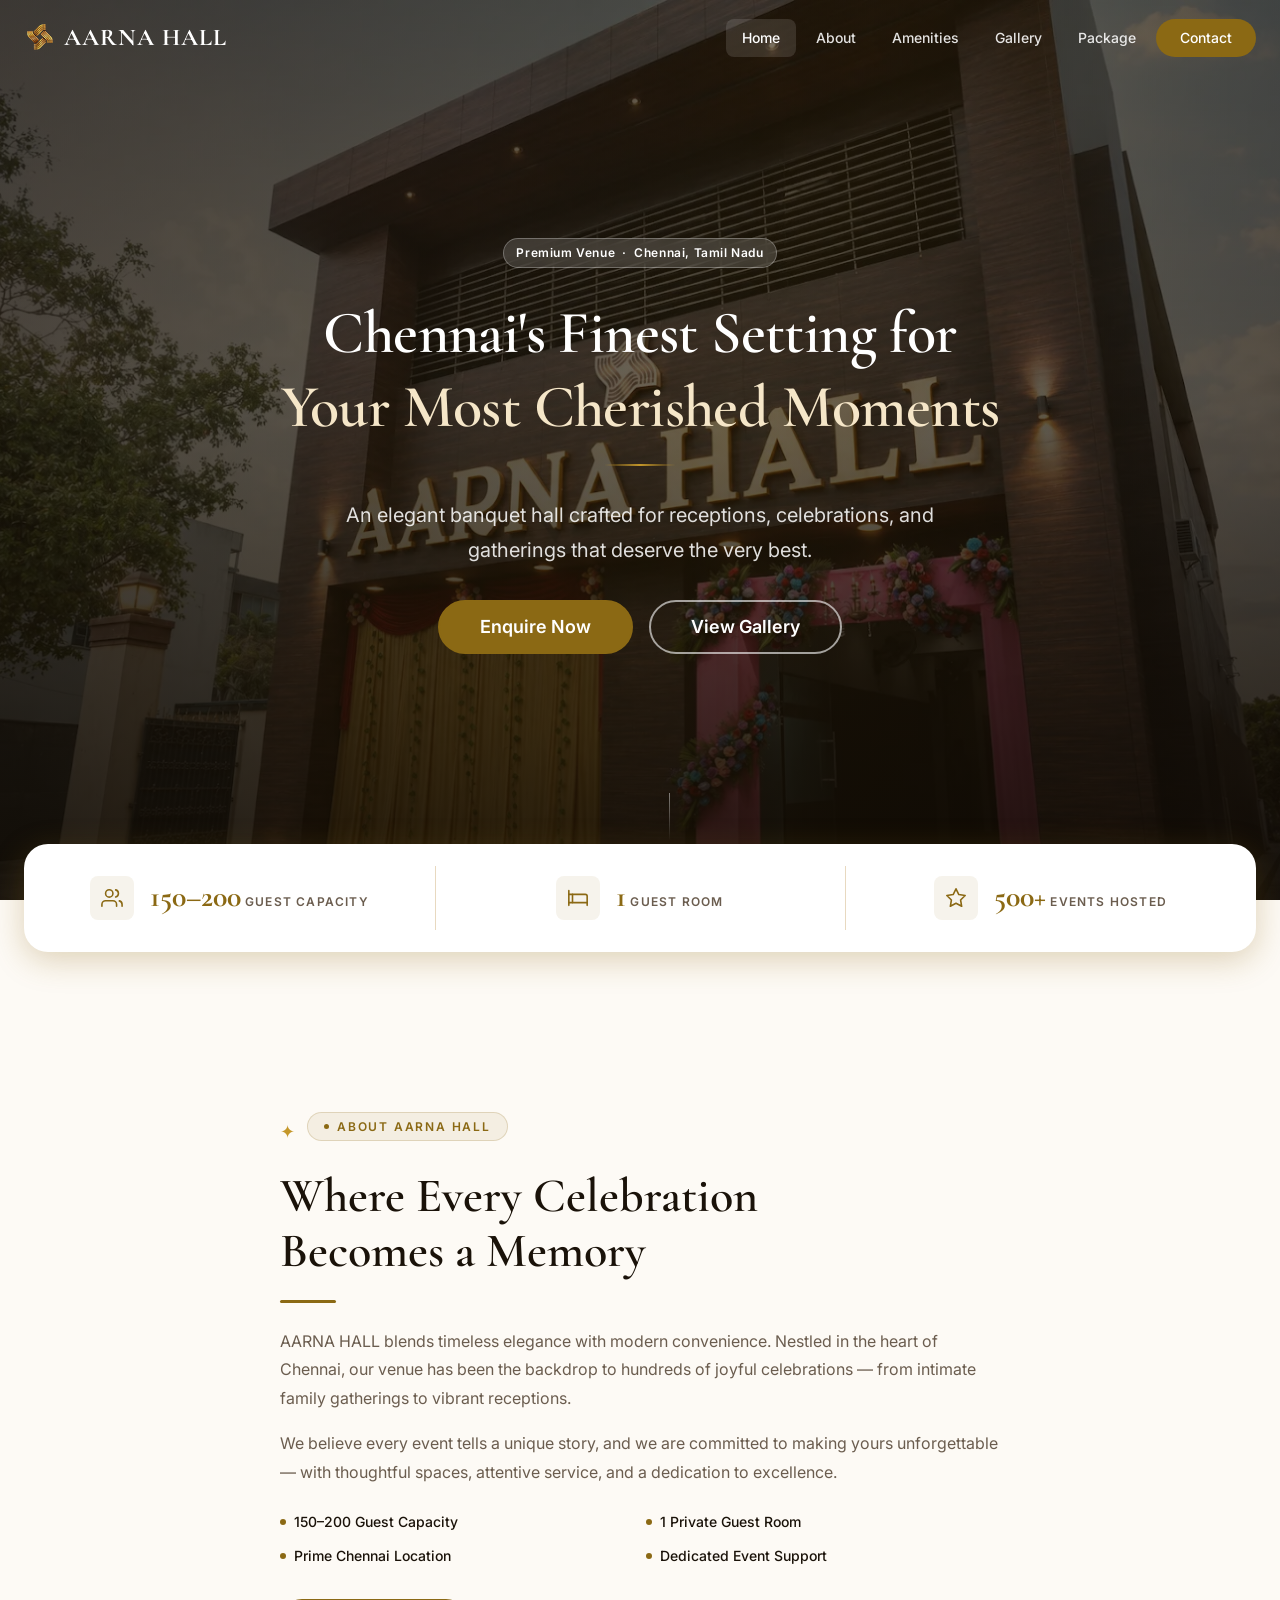
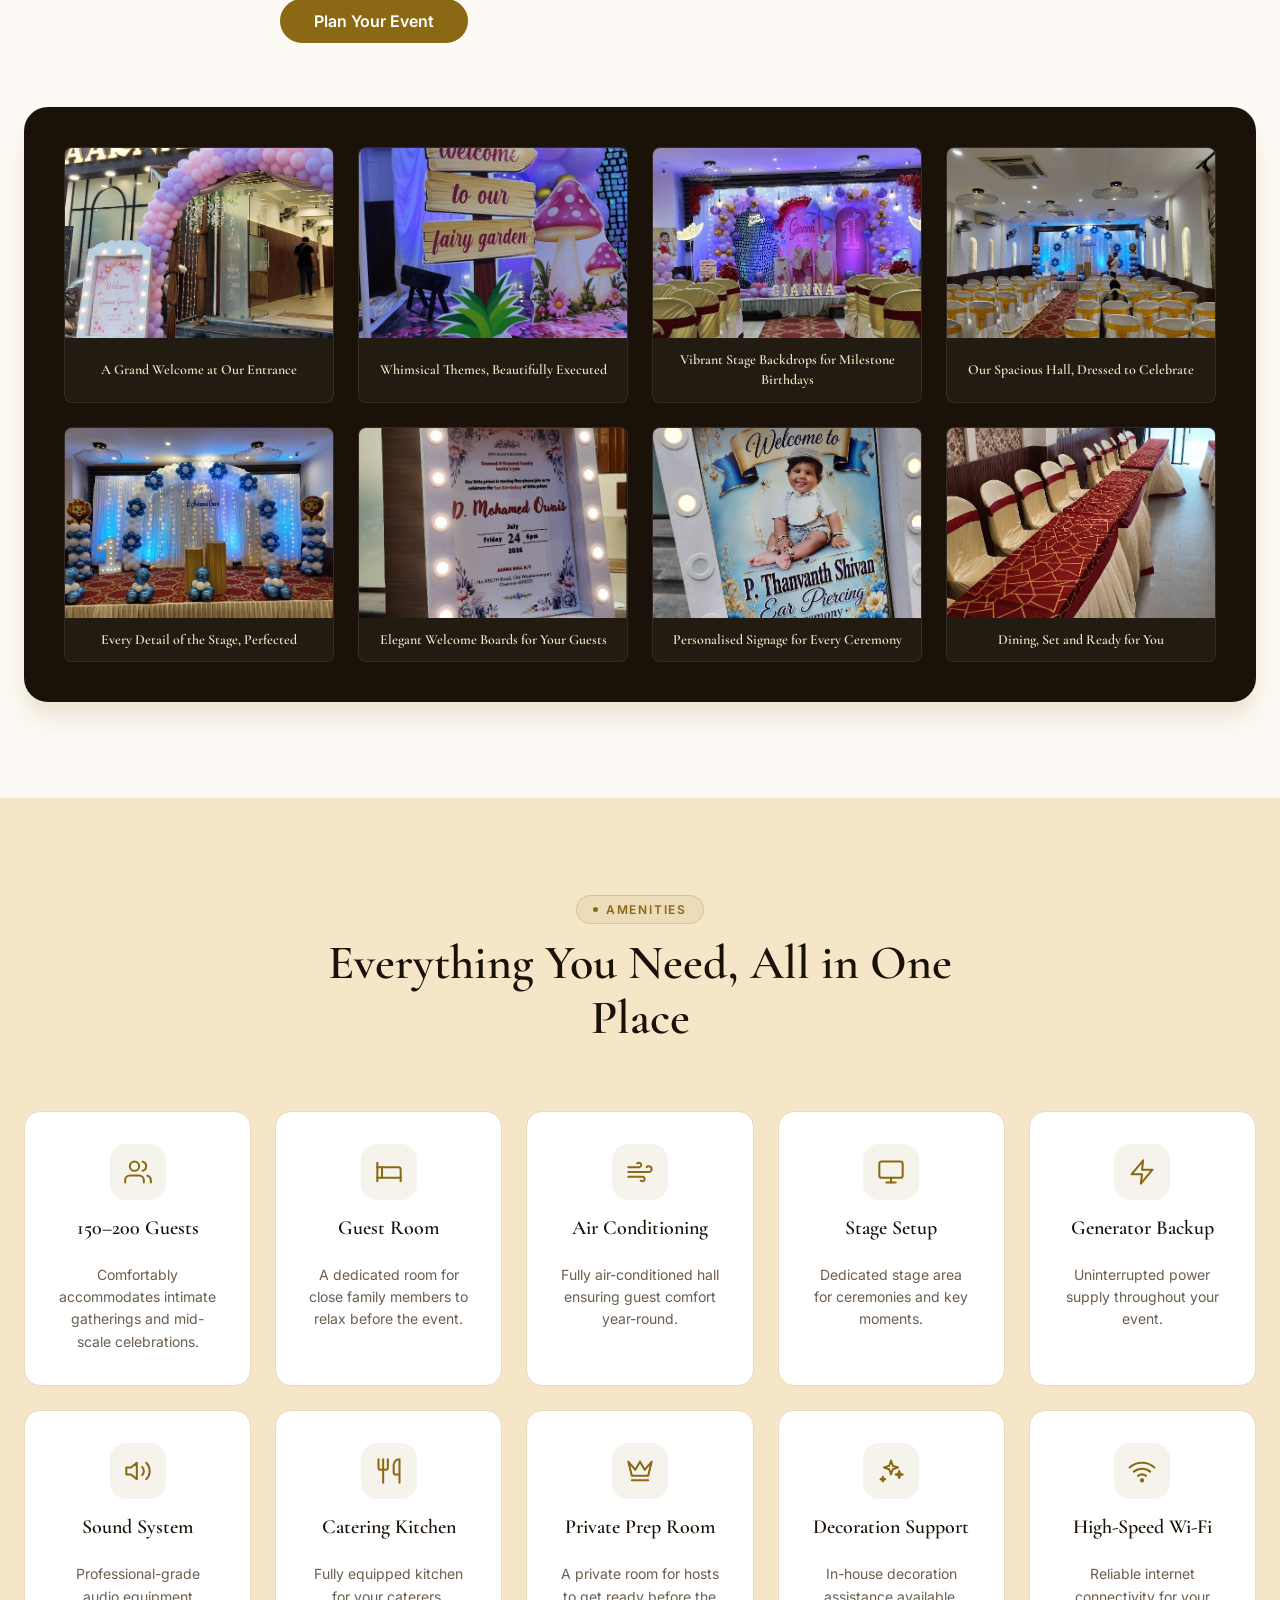
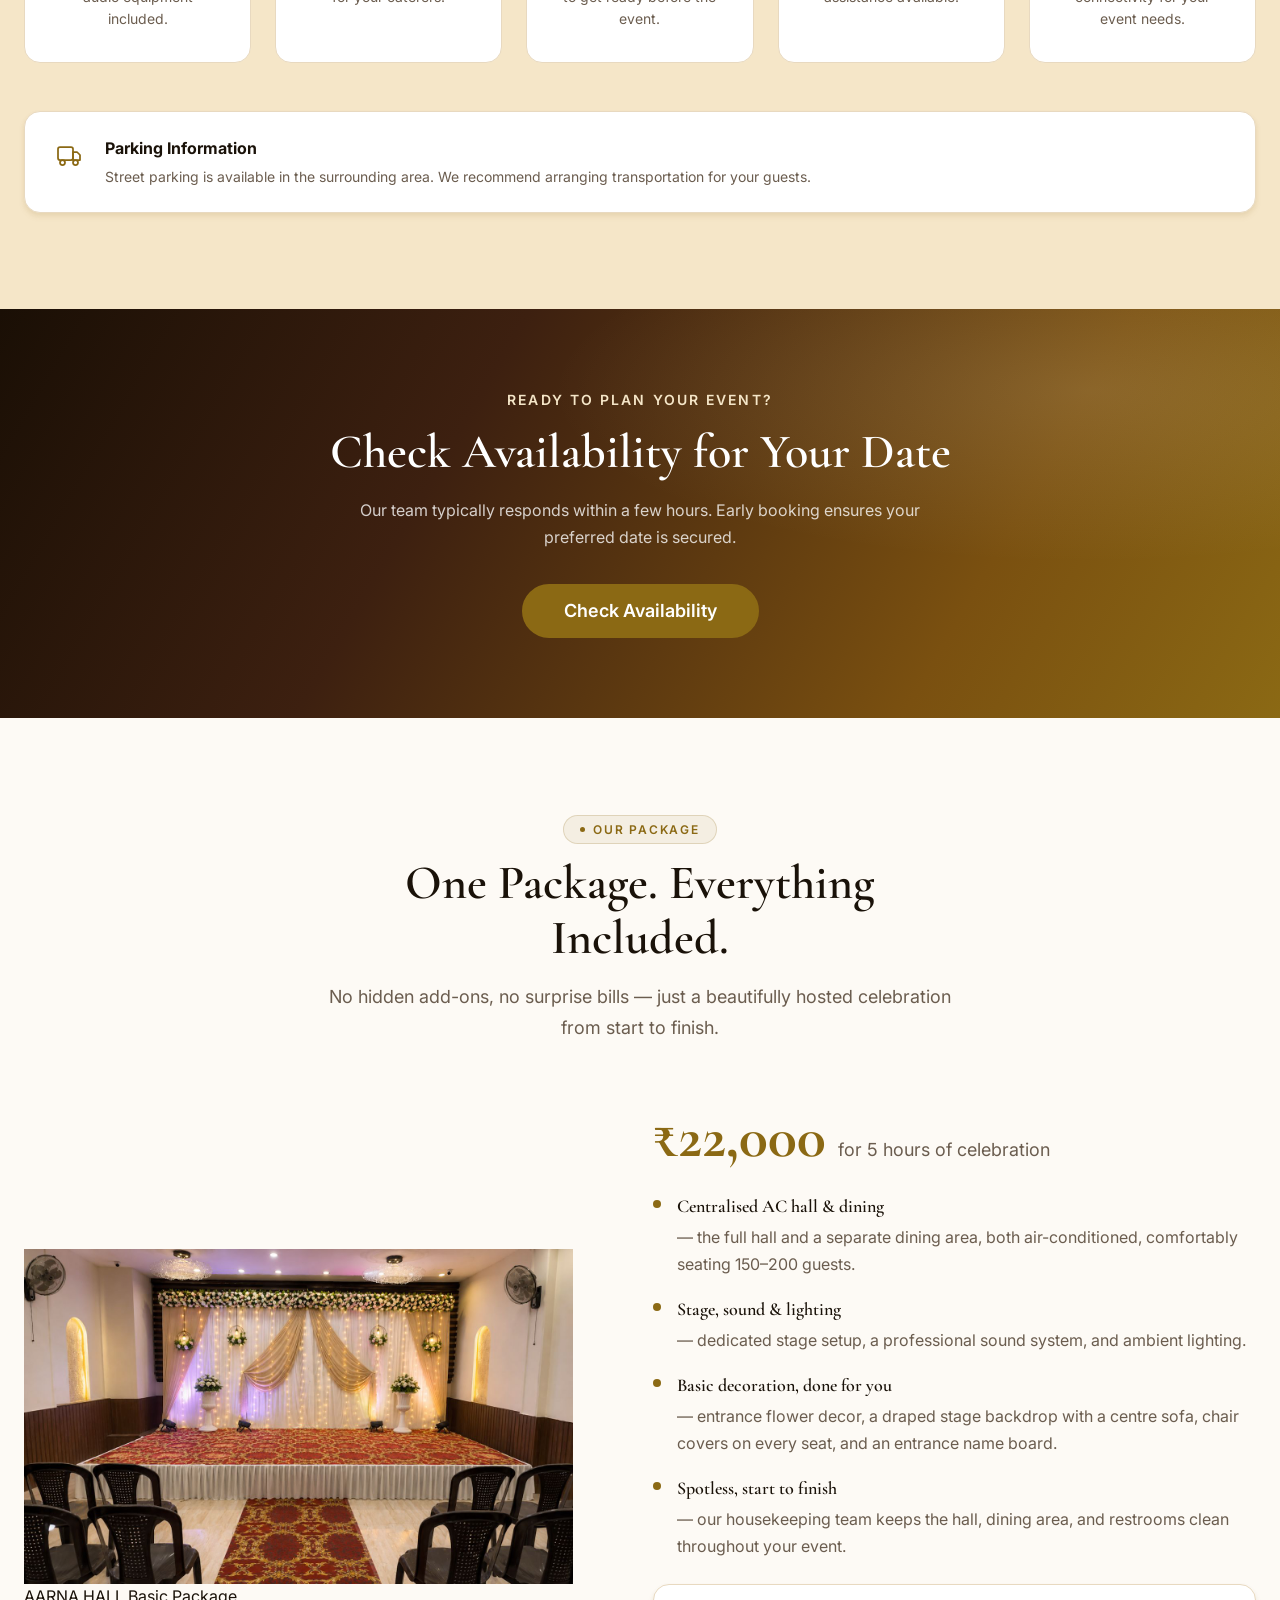
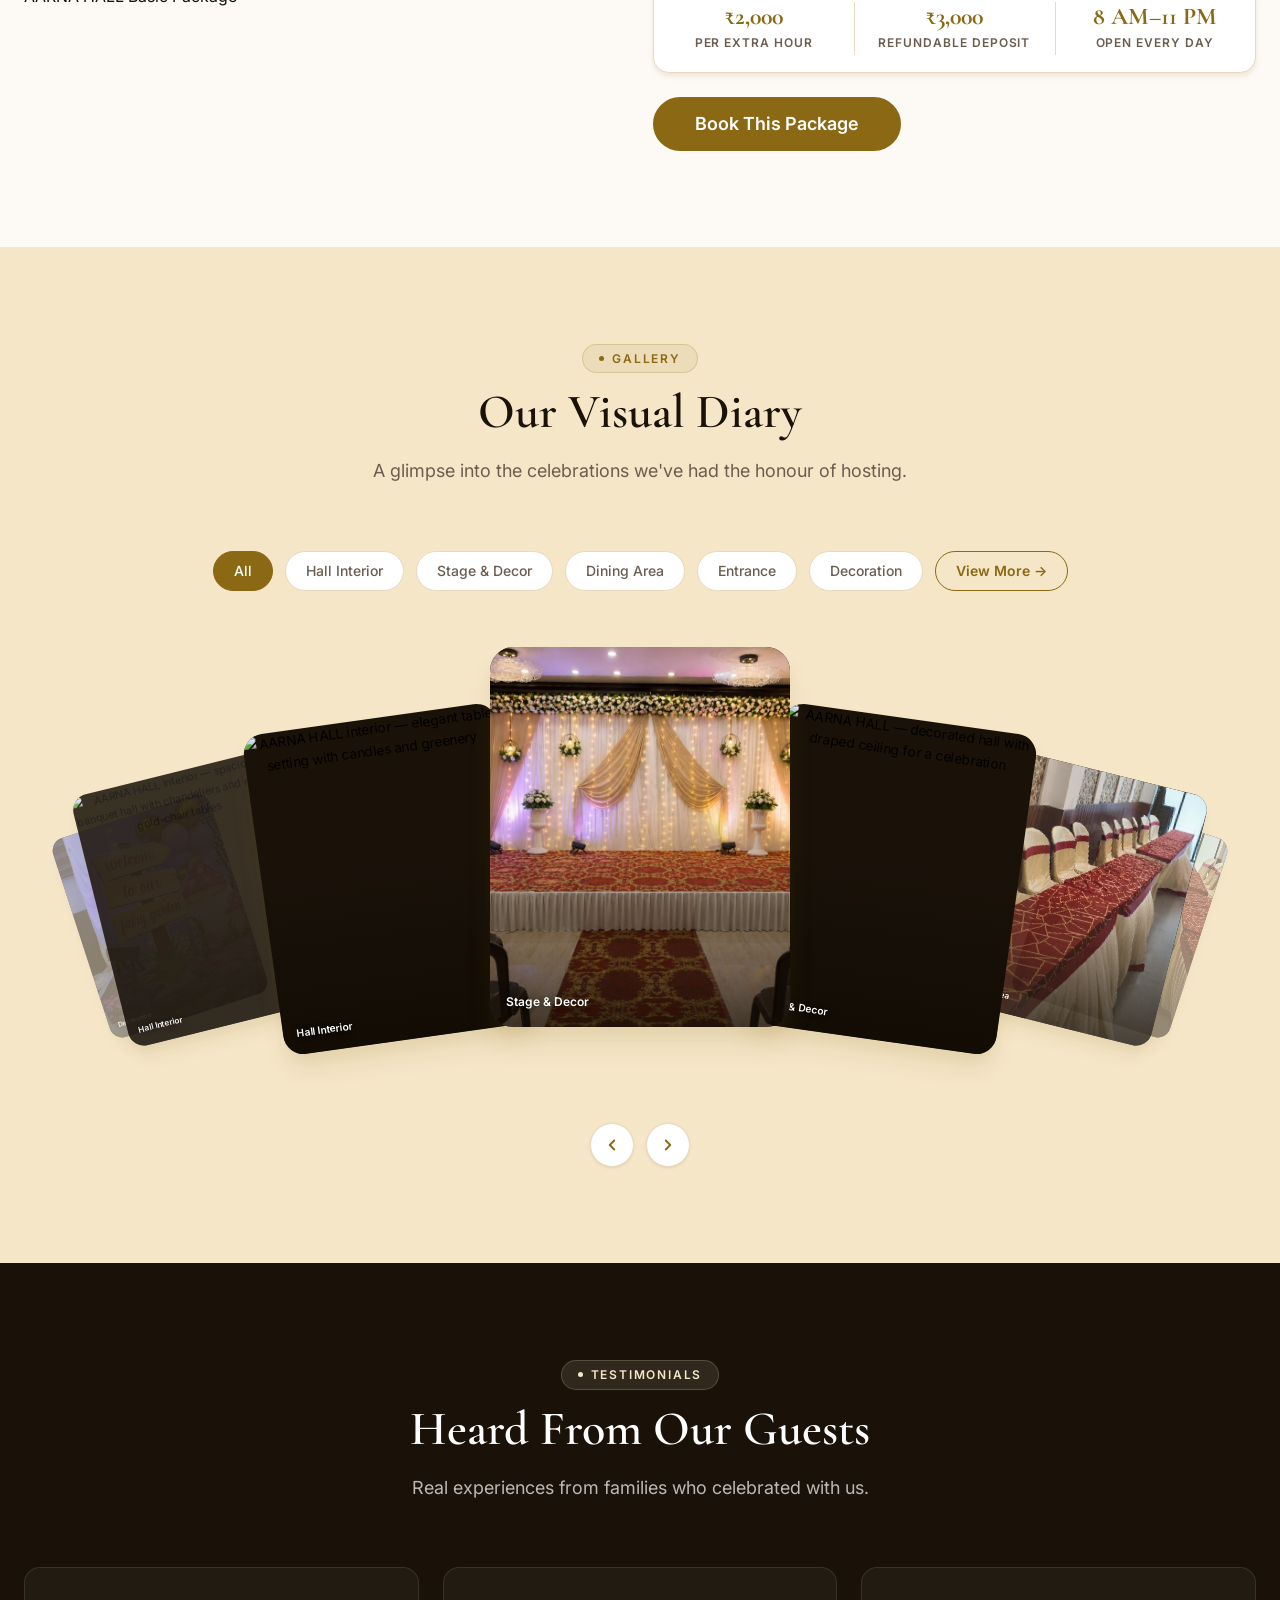
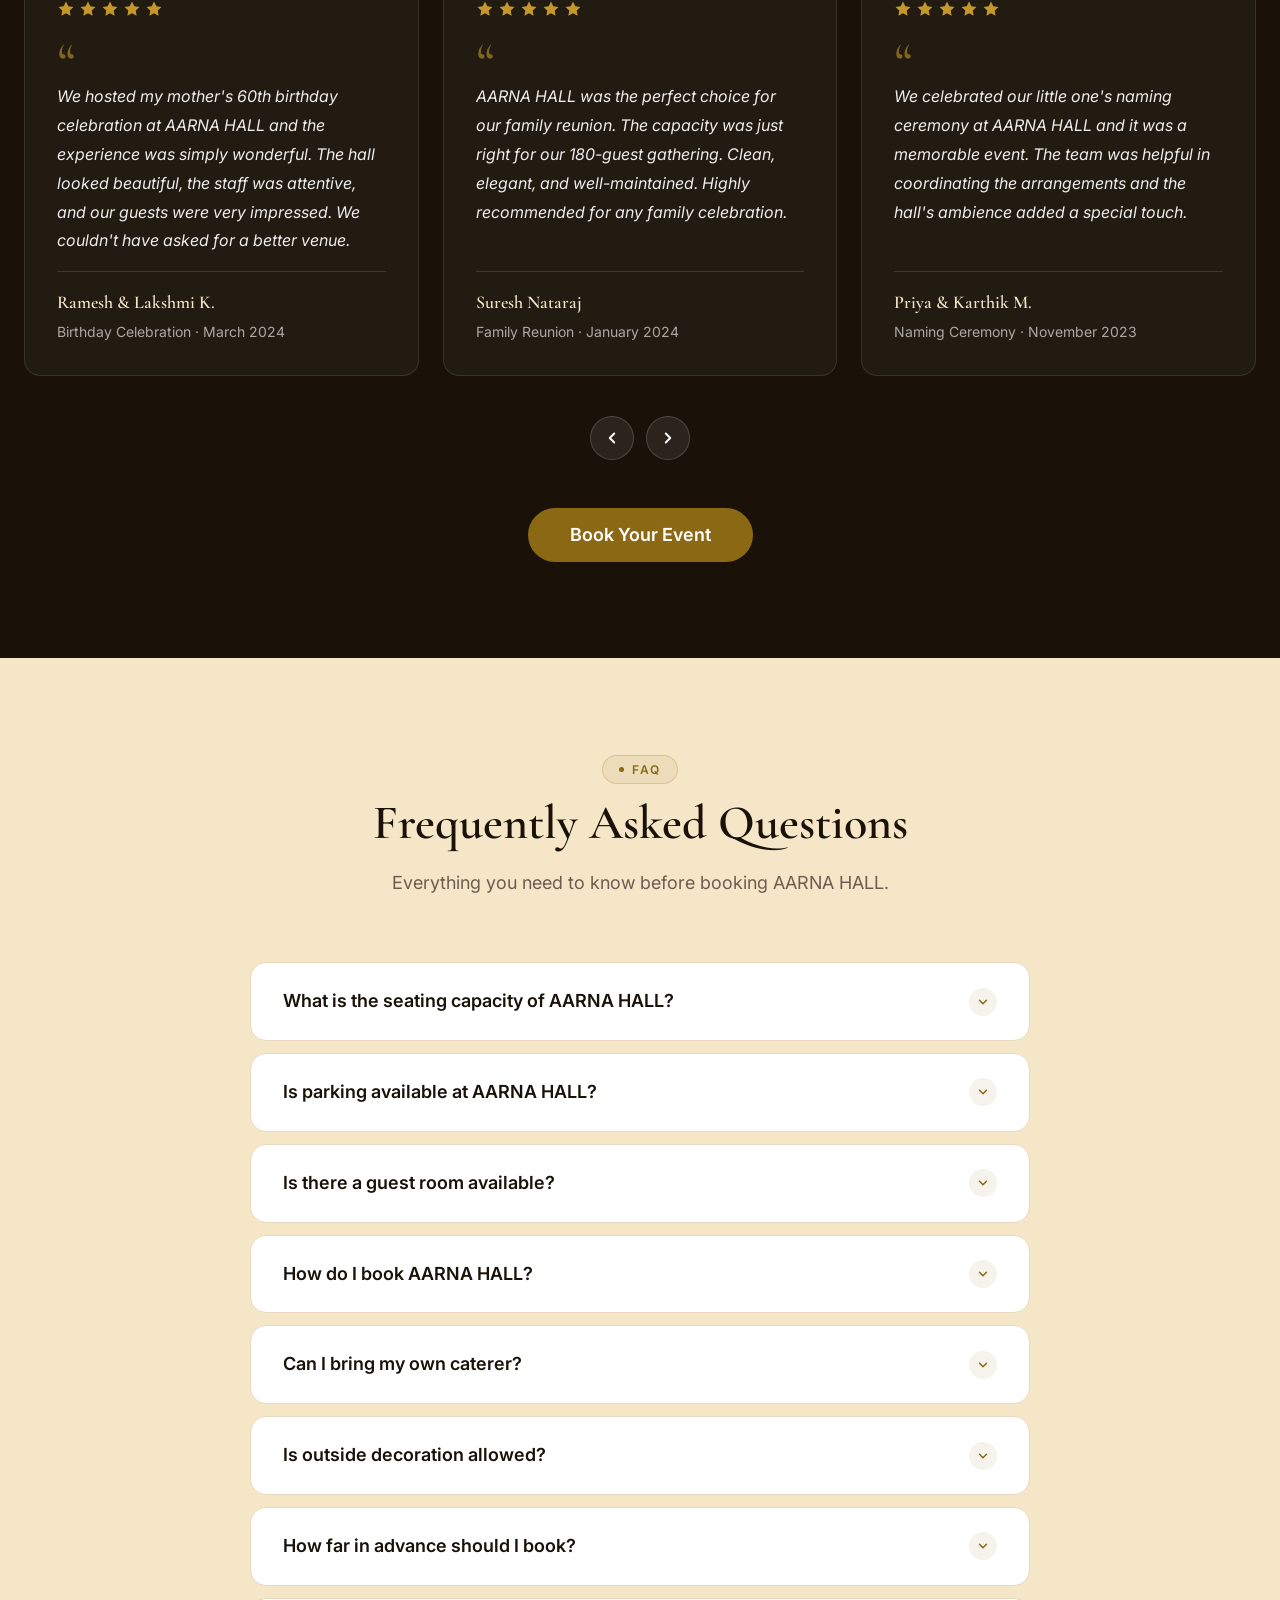
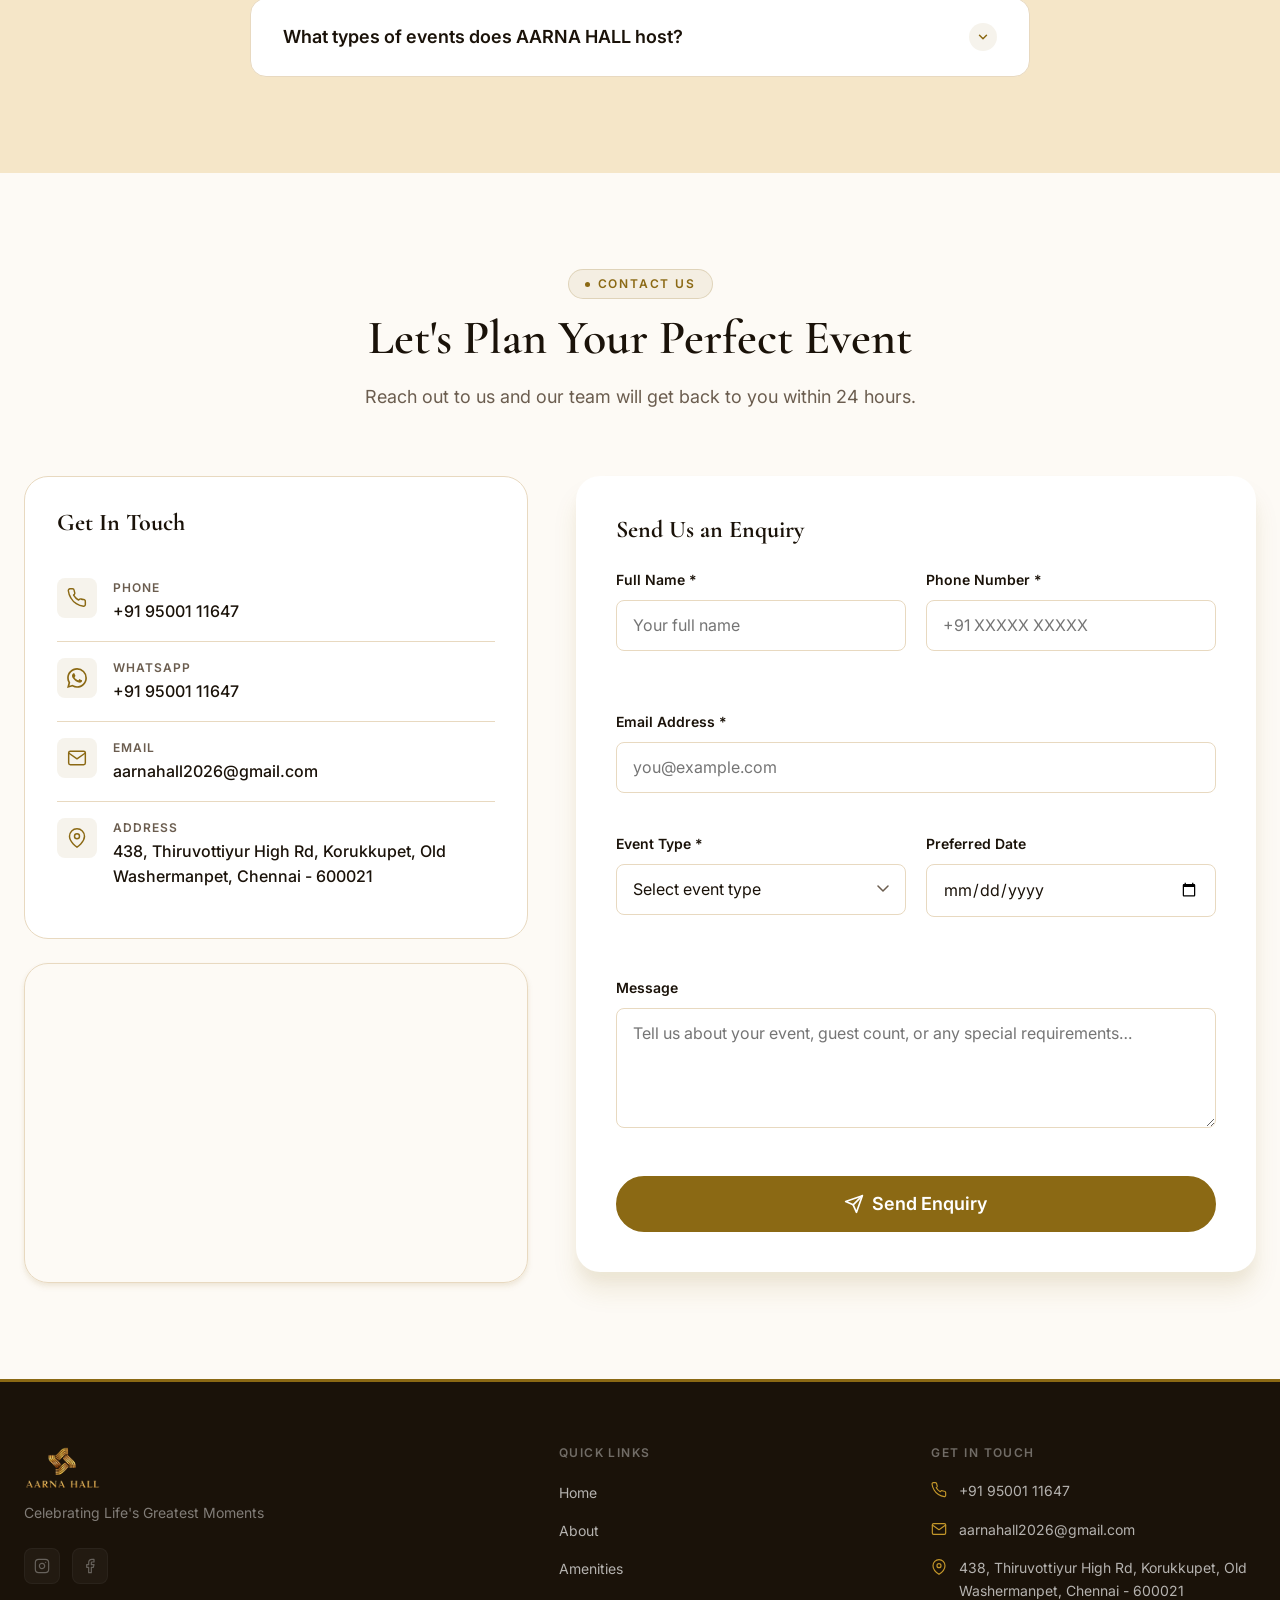
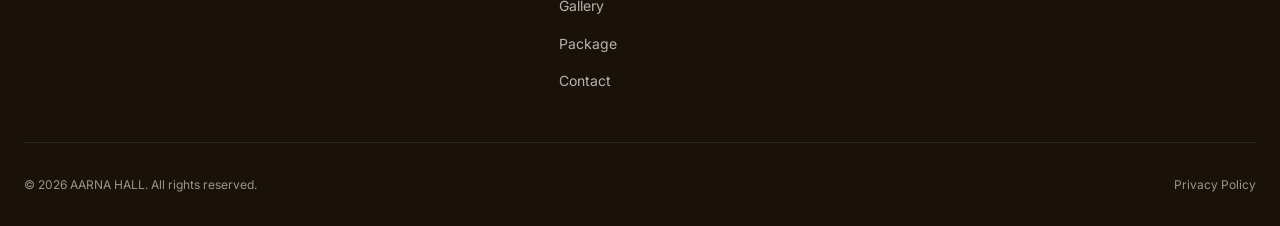
==== commit fb1a610c: "email updated --> Yasar" ====
--- a/sample/index.html
+++ b/sample/index.html
@@ -870,7 +870,7 @@
                 </div>
                 <div class="contact-item__body">
                   <span class="contact-item__label">Email</span>
-                  <span class="contact-item__value" style="color: var(--color-muted);">Available Soon</span>
+                  <a class="contact-item__value" href="mailto:aarnahall2026@gmail.com">aarnahall2026@gmail.com</a>
                 </div>
               </div>
 
@@ -1058,7 +1058,7 @@
                   <polyline points="22,6 12,13 2,6"/>
                 </svg>
               </span>
-              <span>Available Soon</span>
+              <a href="mailto:aarnahall2026@gmail.com" style="color: inherit; text-decoration: none;">aarnahall2026@gmail.com</a>
             </li>
             <li class="footer__contact-item">
               <span class="footer__contact-icon" aria-hidden="true">
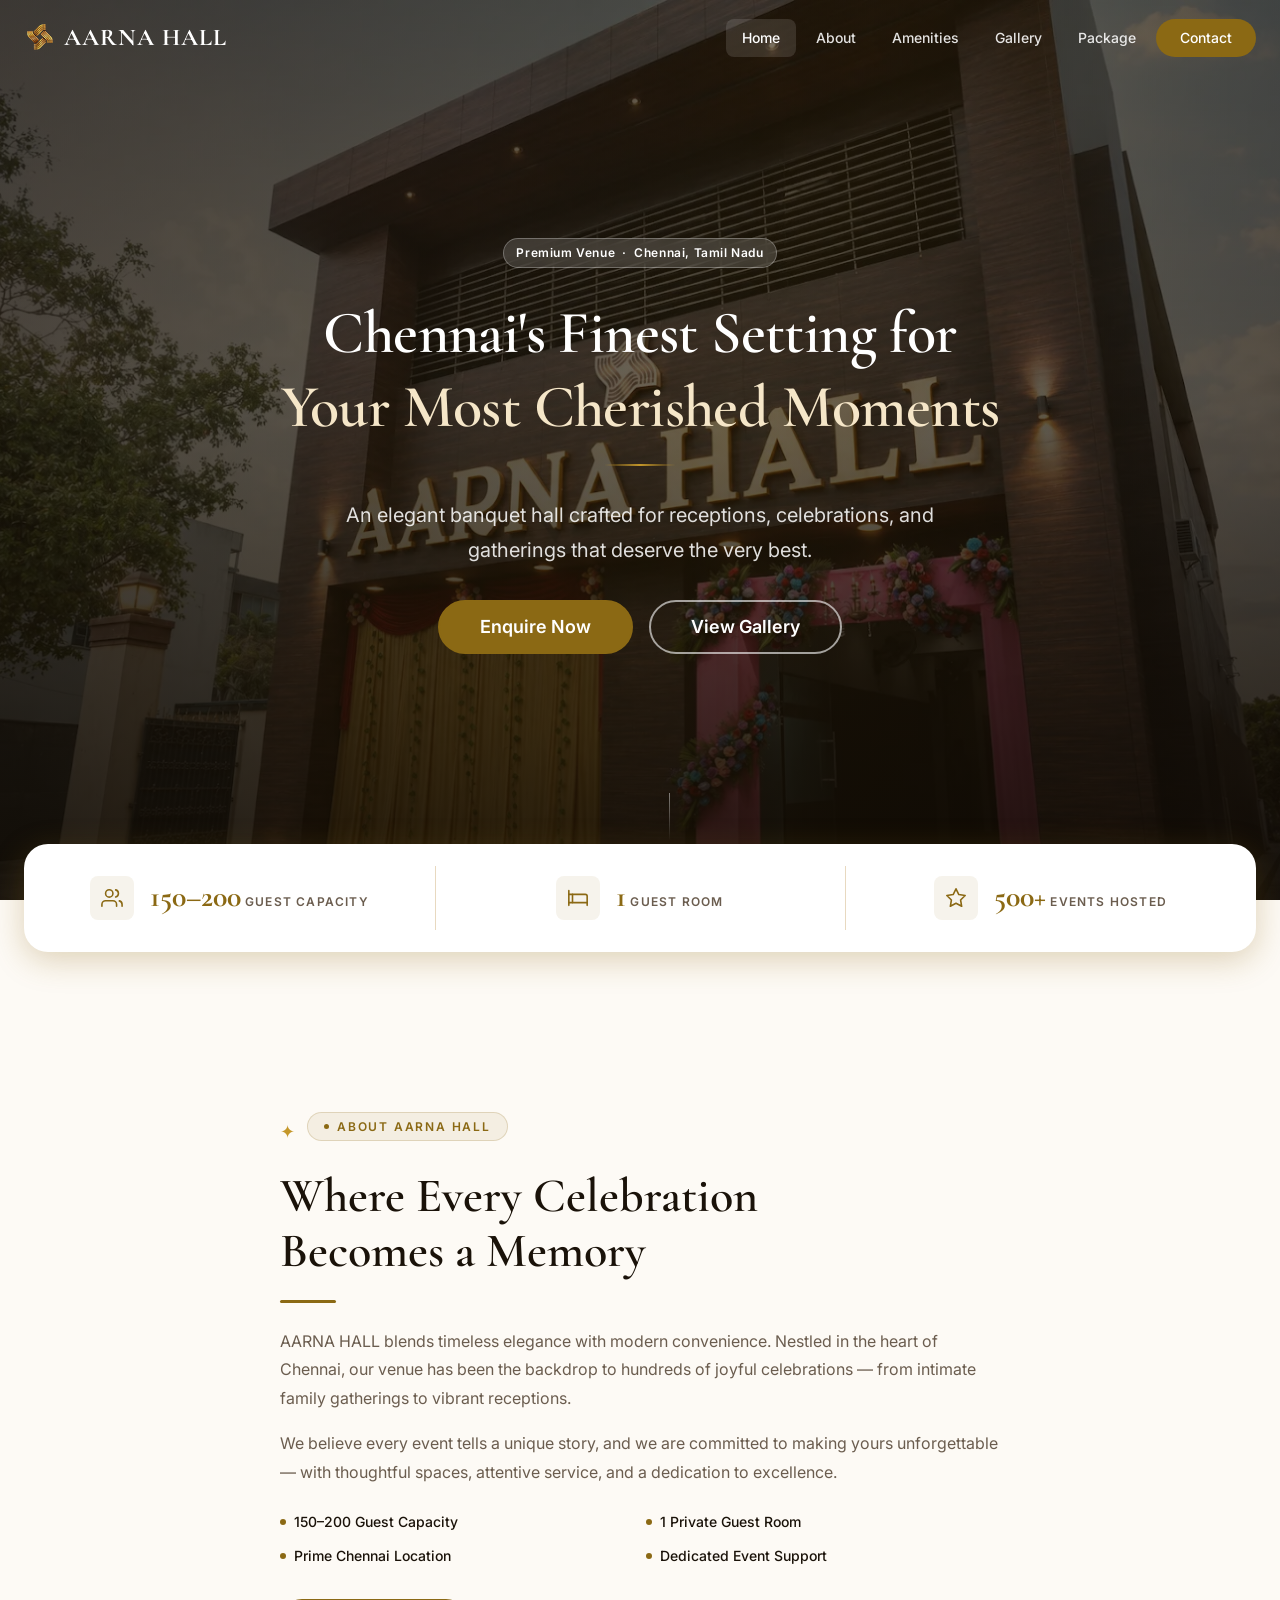
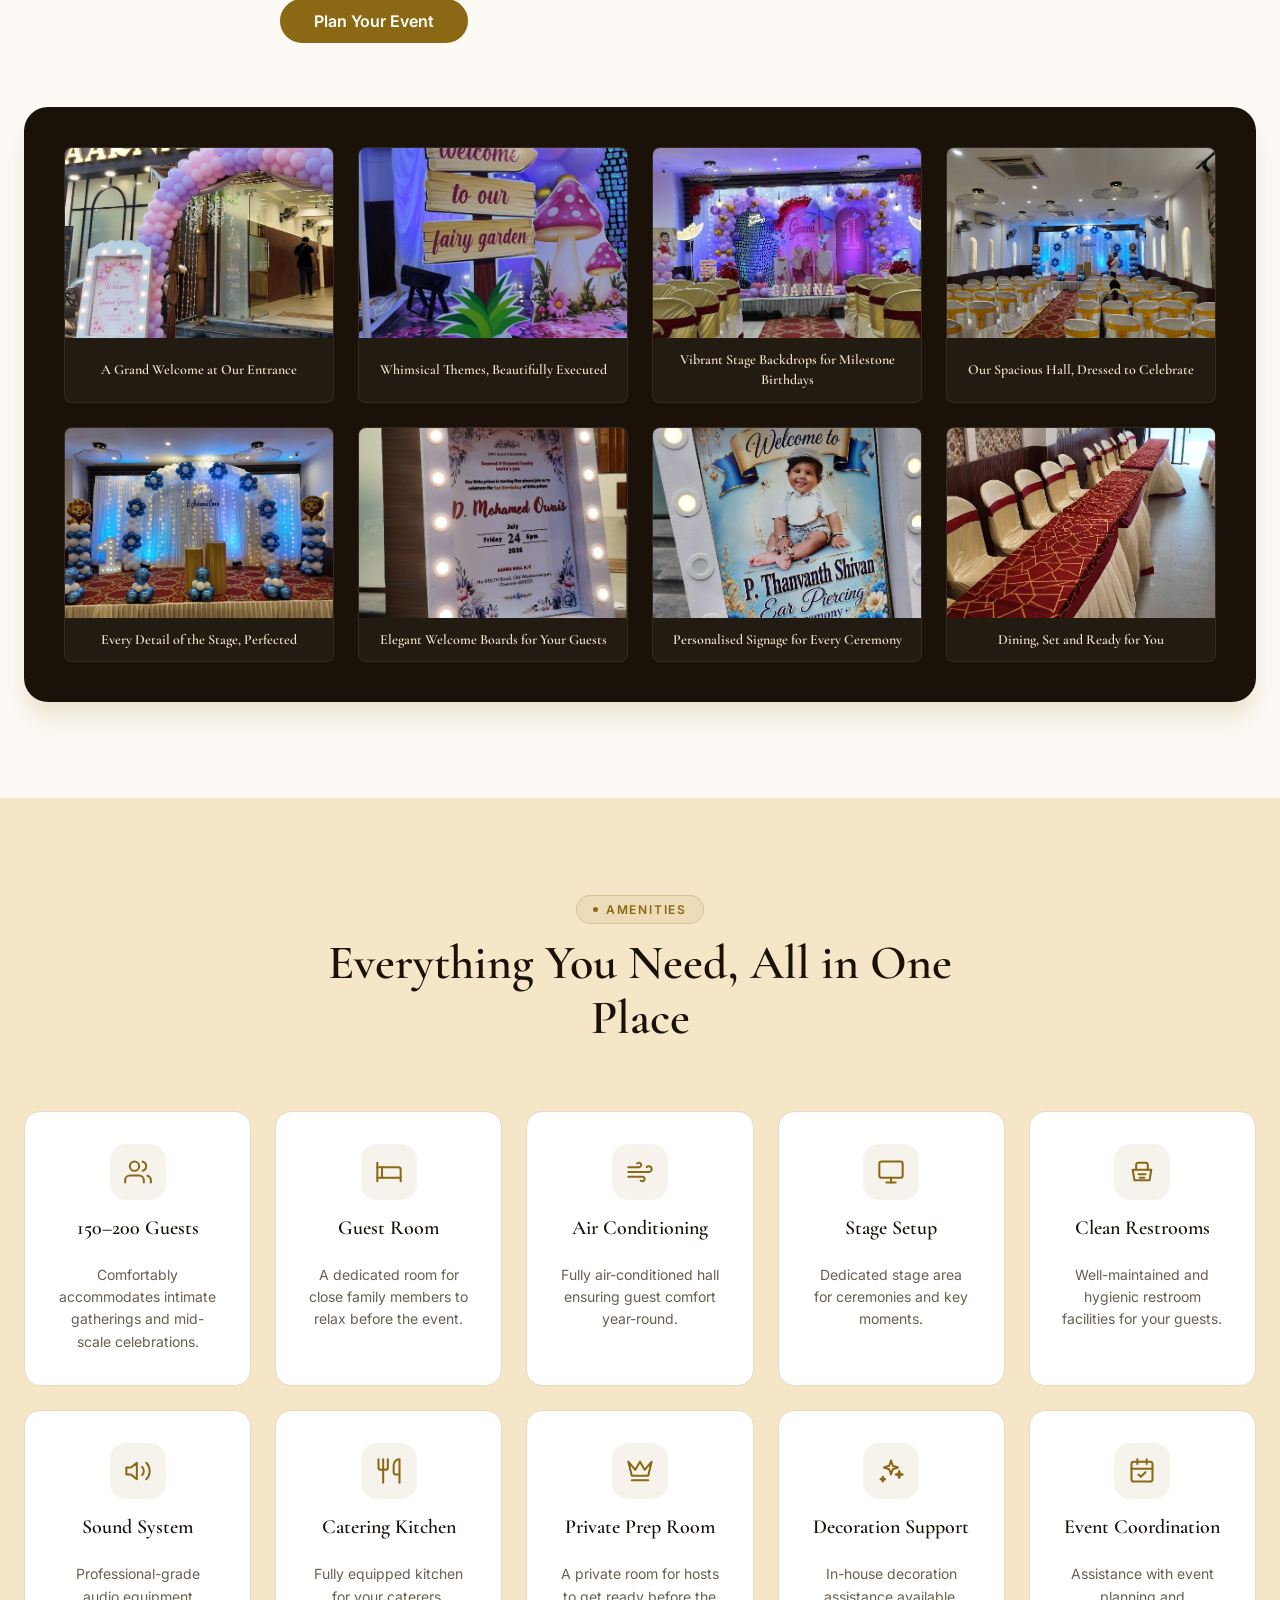
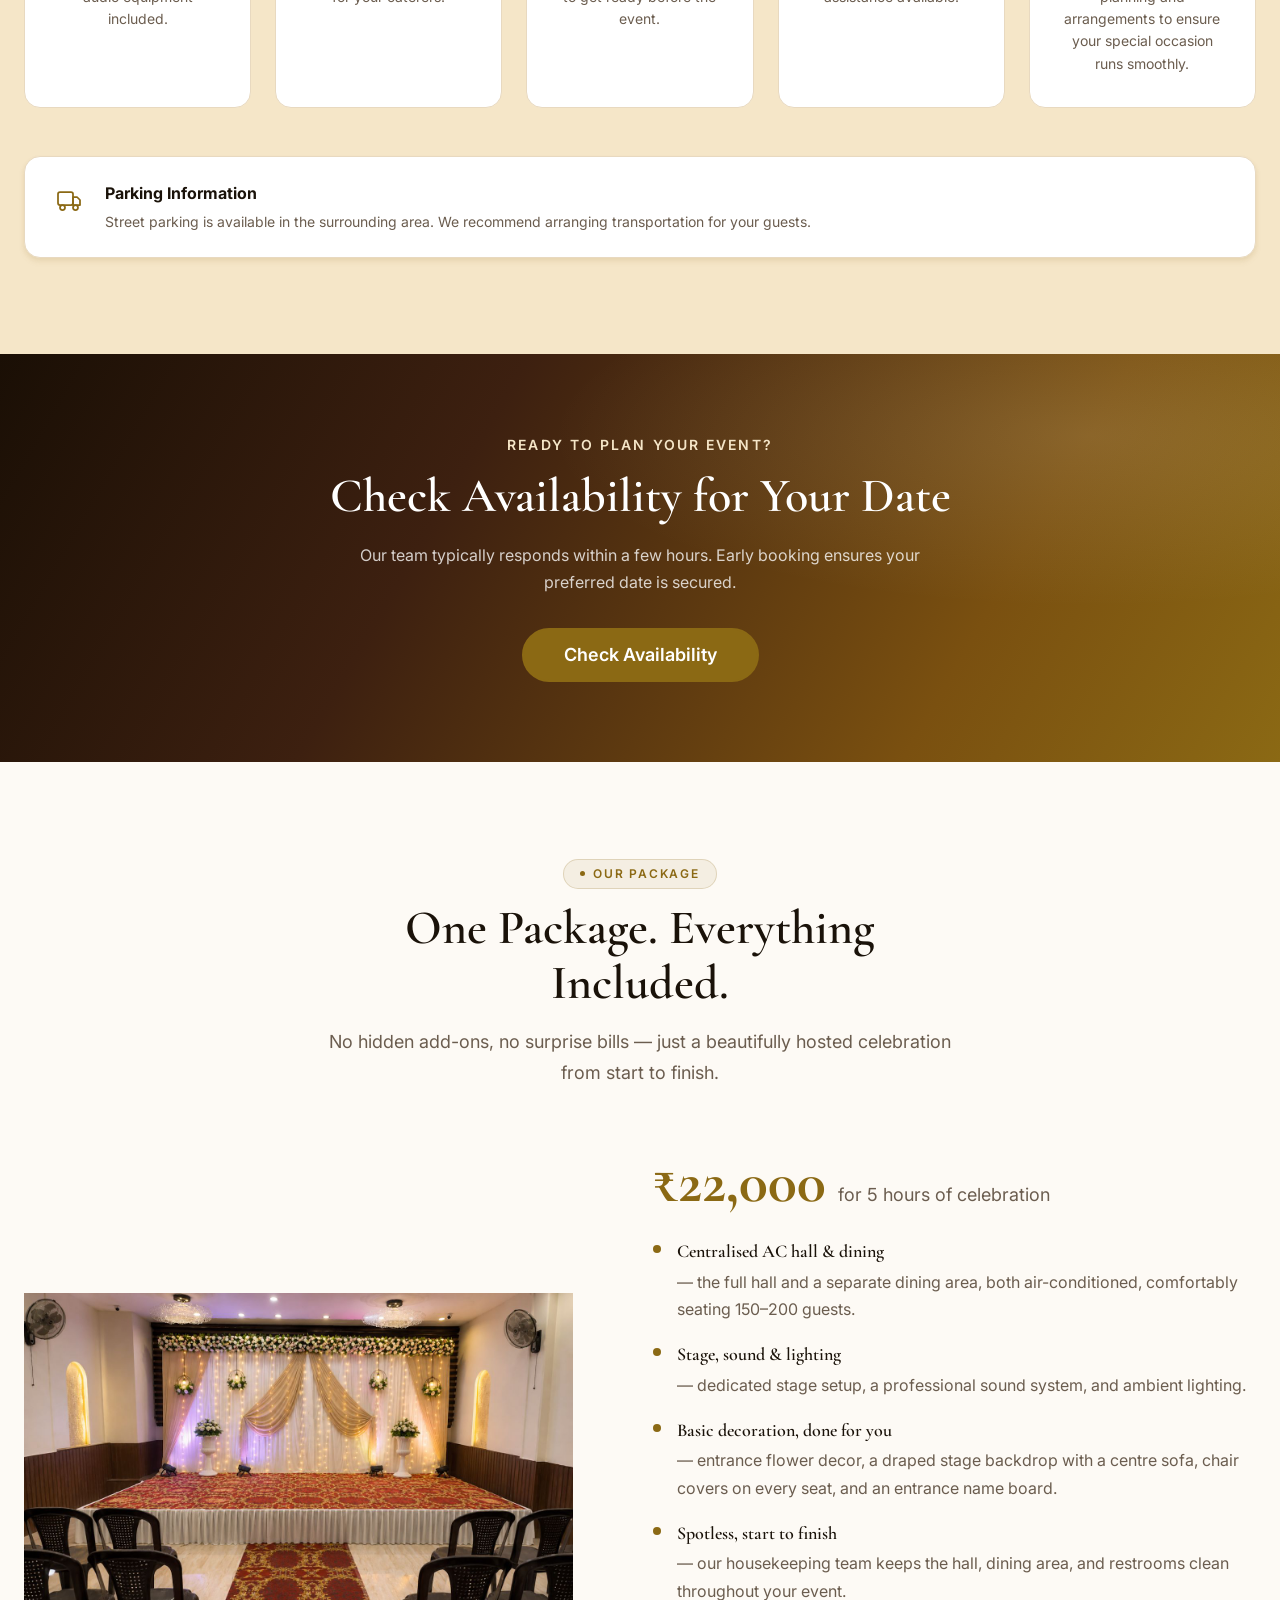
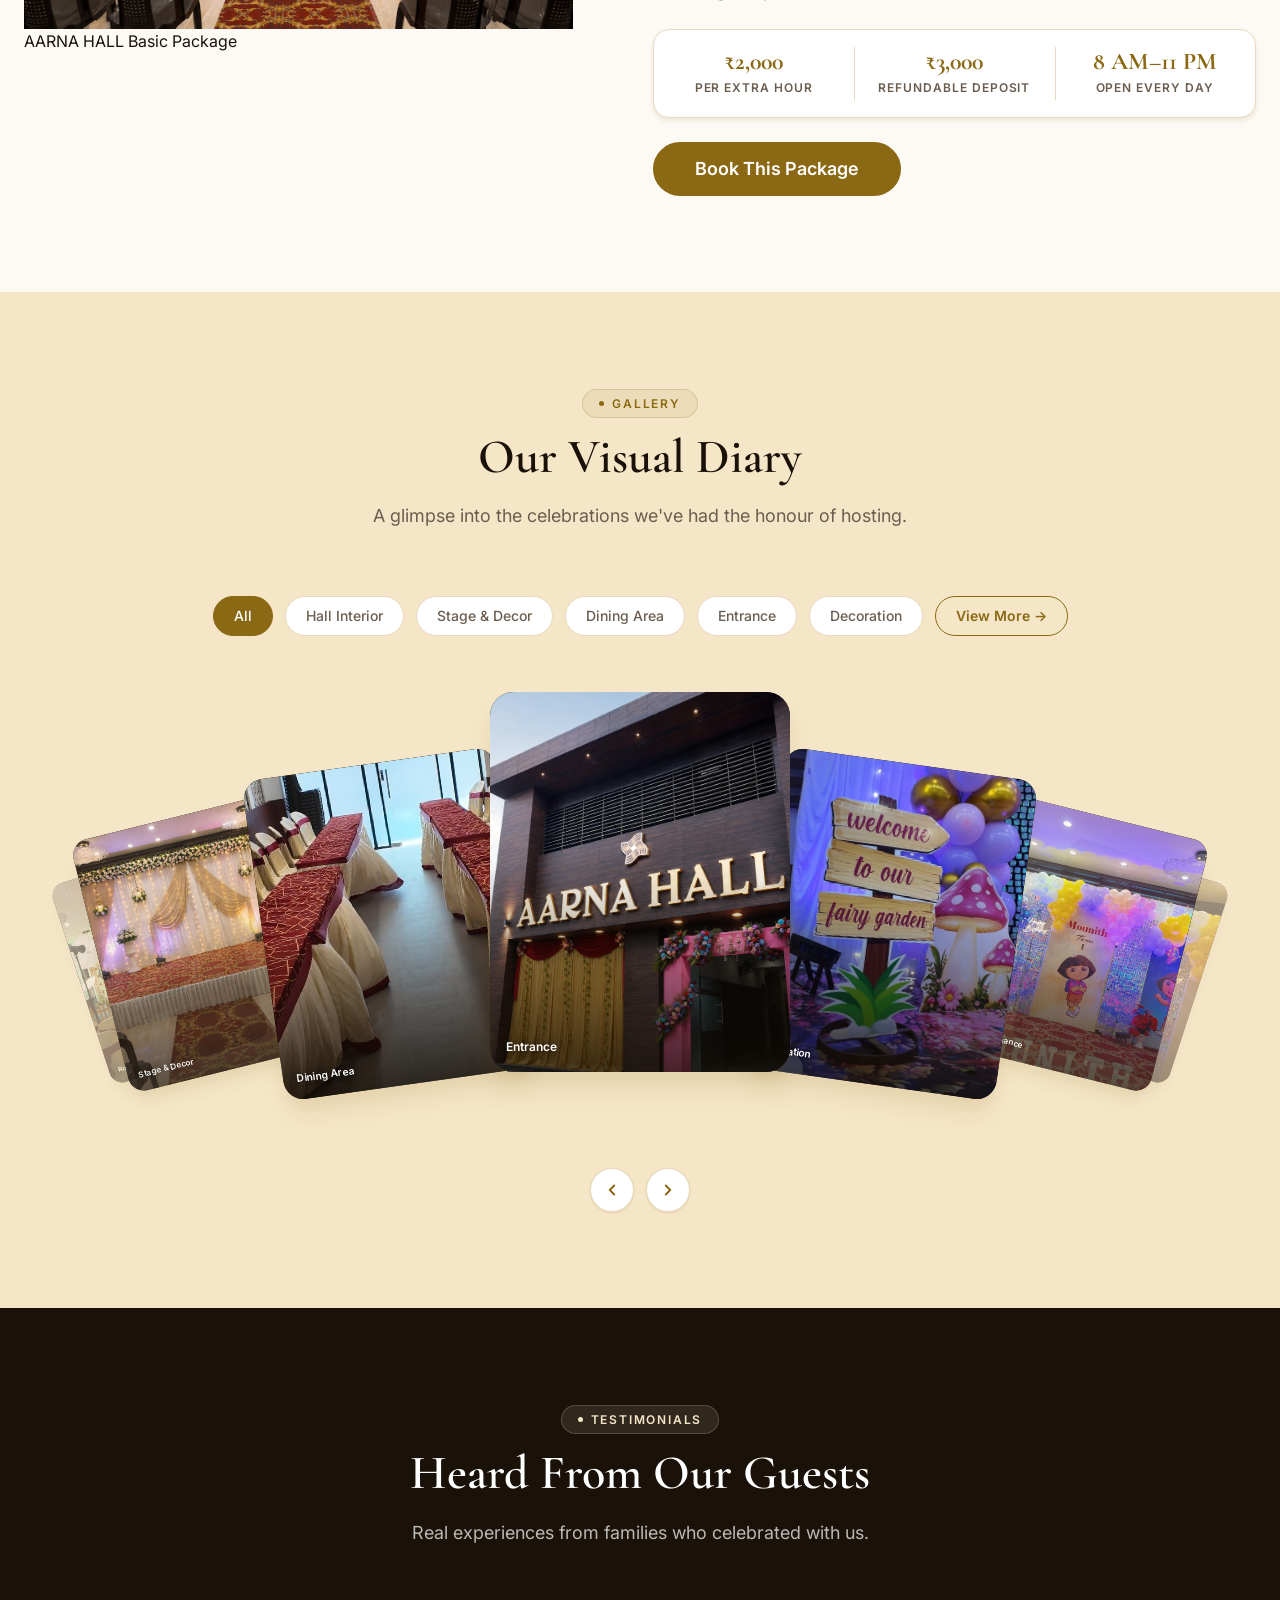
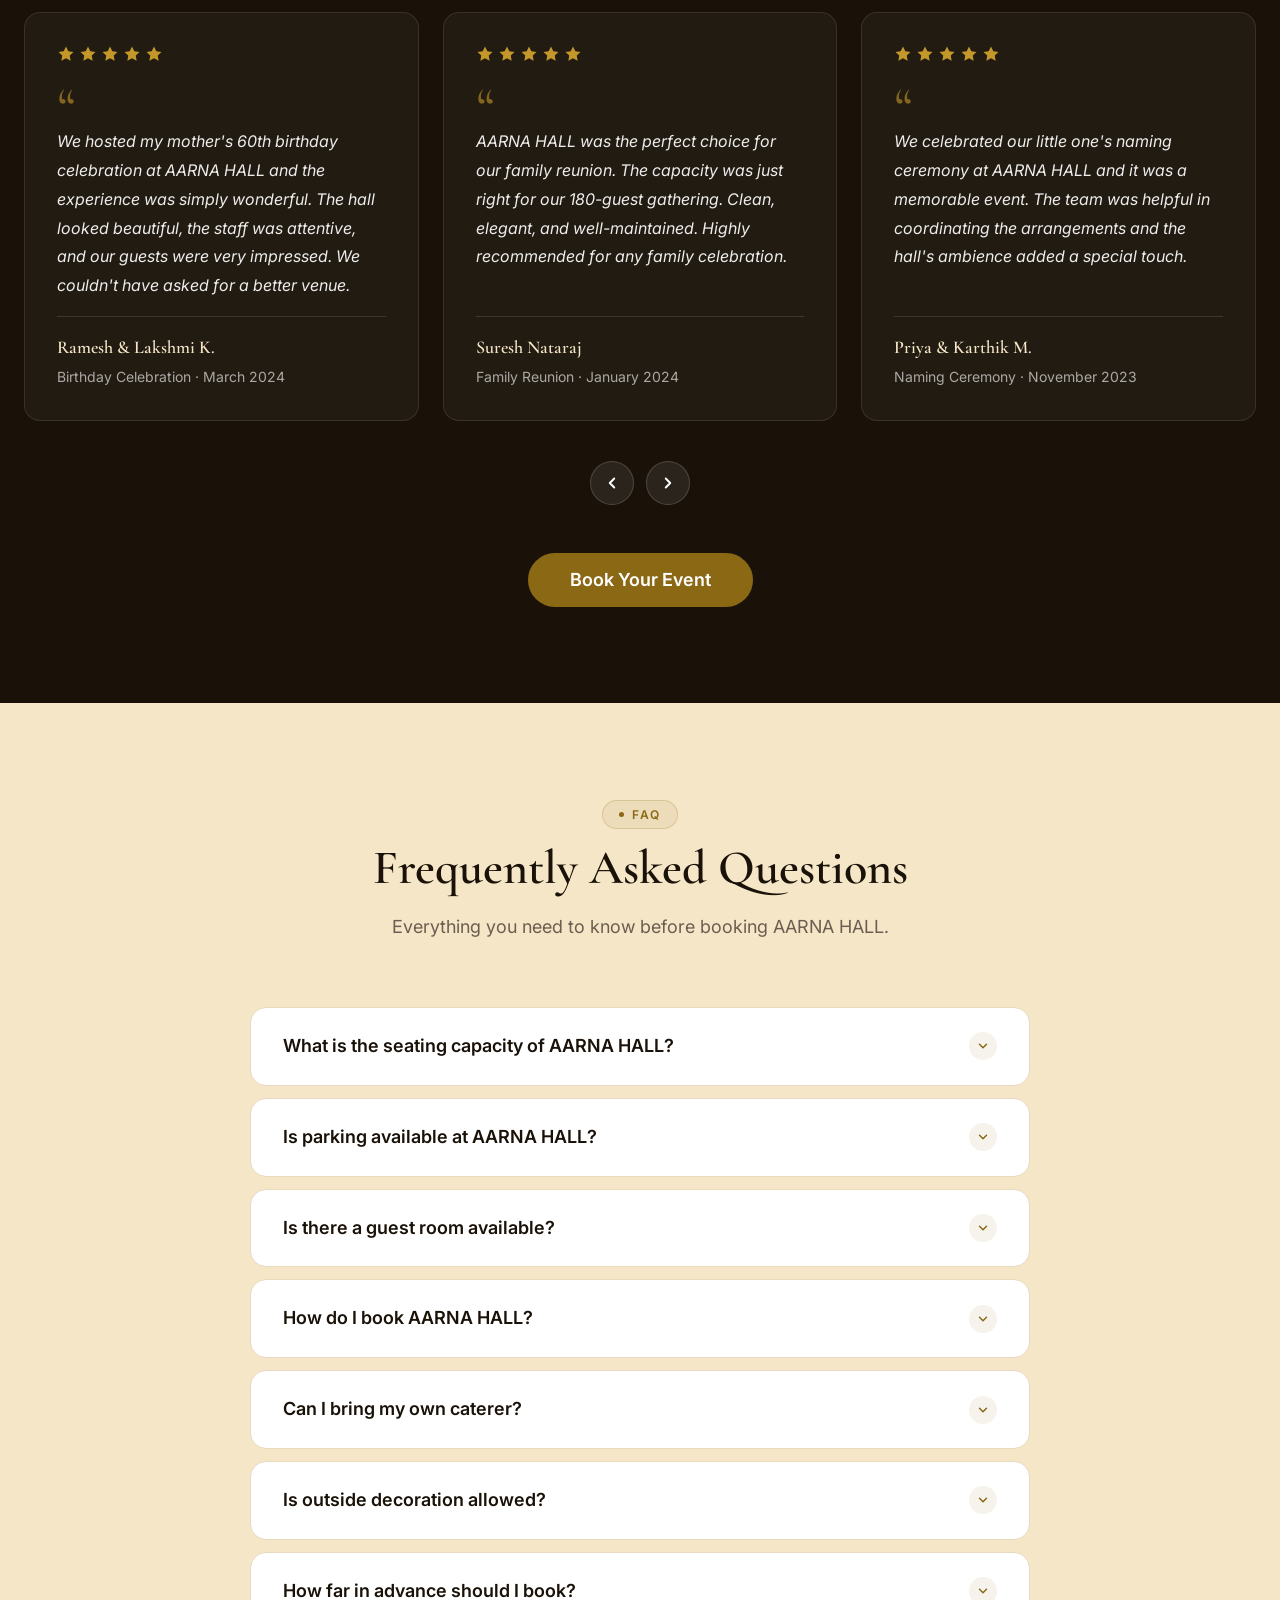
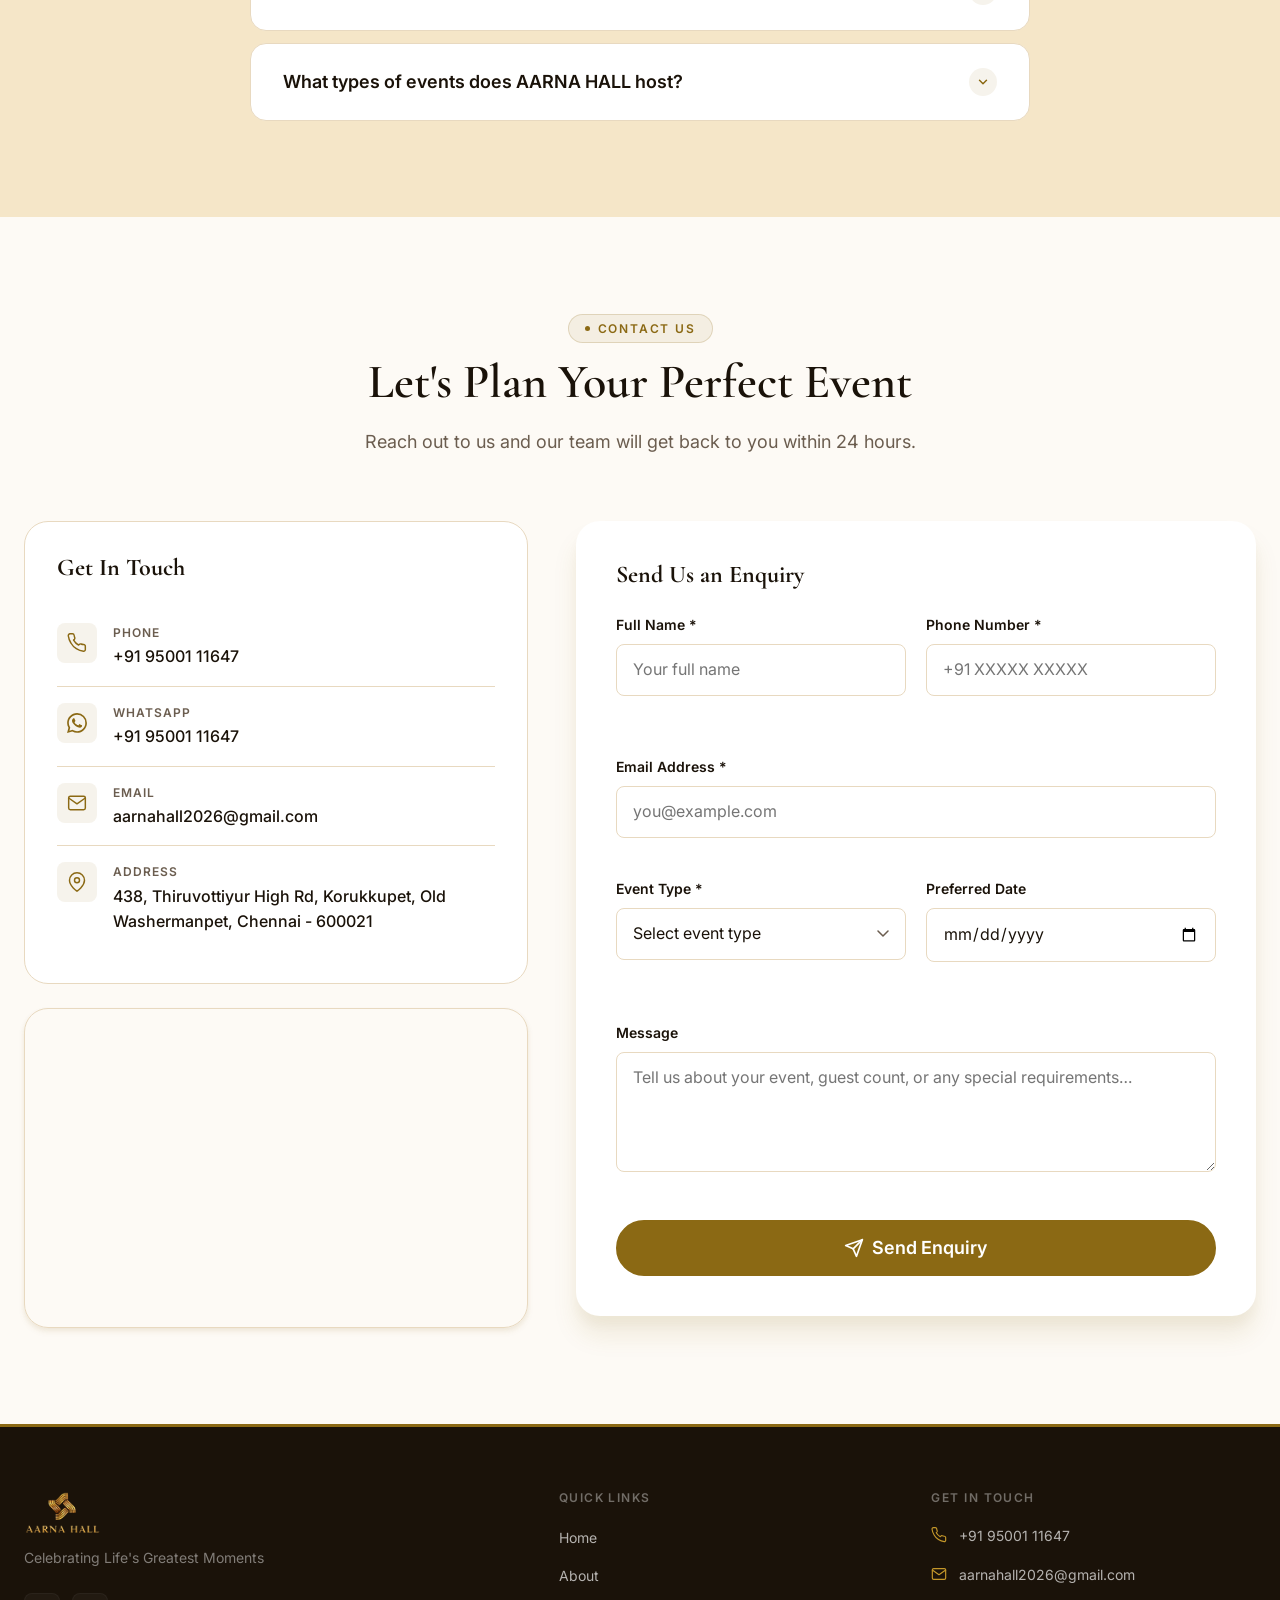
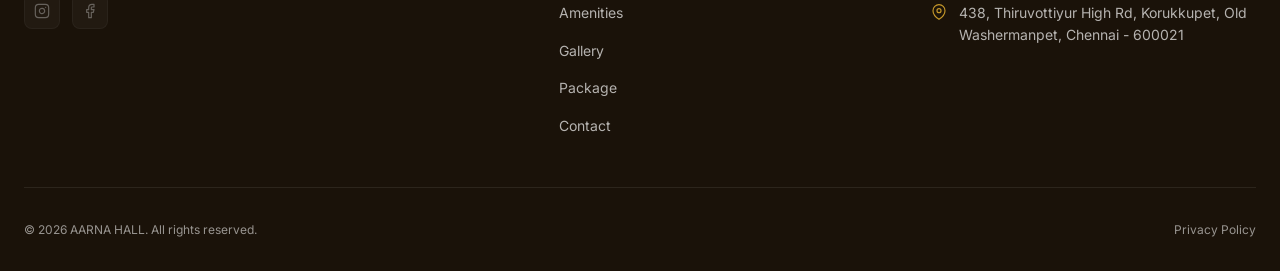
==== commit d451d97d: "gallery page images added and temp images removed.." ====
--- a/sample/index.html
+++ b/sample/index.html
@@ -1,5 +1,6 @@
 <!DOCTYPE html>
 <html lang="en">
+
 <head>
   <meta charset="UTF-8">
   <meta name="viewport" content="width=device-width, initial-scale=1.0">
@@ -7,8 +8,10 @@
 
   <!-- Primary Meta Tags -->
   <title>AARNA HALL — Event Hall in Chennai | 150–200 Guests</title>
-  <meta name="description" content="AARNA HALL is an elegant event hall in Chennai accommodating 150–200 guests. Perfect for receptions, naming ceremonies, birthdays and celebrations. Enquire today.">
-  <meta name="keywords" content="event hall Chennai, banquet hall Chennai, celebration hall Chennai, party hall Chennai, AARNA HALL">
+  <meta name="description"
+    content="AARNA HALL is an elegant event hall in Chennai accommodating 150–200 guests. Perfect for receptions, naming ceremonies, birthdays and celebrations. Enquire today.">
+  <meta name="keywords"
+    content="event hall Chennai, banquet hall Chennai, celebration hall Chennai, party hall Chennai, AARNA HALL">
   <meta name="robots" content="index, follow">
   <link rel="canonical" href="https://aarnahall.in/">
 
@@ -21,7 +24,8 @@
 
   <!-- Open Graph -->
   <meta property="og:title" content="AARNA HALL — Event Hall in Chennai">
-  <meta property="og:description" content="An elegant banquet hall for receptions, celebrations, and events in Chennai. Capacity: 150–200 guests.">
+  <meta property="og:description"
+    content="An elegant banquet hall for receptions, celebrations, and events in Chennai. Capacity: 150–200 guests.">
   <meta property="og:image" content="https://aarnahall.in/assets/images/hero/aarna-front.webp">
   <meta property="og:url" content="https://aarnahall.in/">
   <meta property="og:type" content="website">
@@ -30,13 +34,16 @@
   <!-- Twitter Card -->
   <meta name="twitter:card" content="summary_large_image">
   <meta name="twitter:title" content="AARNA HALL — Event Hall in Chennai">
-  <meta name="twitter:description" content="Elegant venue for celebrations and events in Chennai. 150–200 guests capacity.">
+  <meta name="twitter:description"
+    content="Elegant venue for celebrations and events in Chennai. 150–200 guests capacity.">
   <meta name="twitter:image" content="https://aarnahall.in/assets/images/hero/aarna-front.webp">
 
   <!-- Google Fonts — Preconnect for performance -->
   <link rel="preconnect" href="https://fonts.googleapis.com">
   <link rel="preconnect" href="https://fonts.gstatic.com" crossorigin>
-  <link href="https://fonts.googleapis.com/css2?family=Cormorant+Garamond:ital,wght@0,400;0,500;0,600;0,700;1,400;1,600&family=Inter:wght@400;500;600&display=swap" rel="stylesheet">
+  <link
+    href="https://fonts.googleapis.com/css2?family=Cormorant+Garamond:ital,wght@0,400;0,500;0,600;0,700;1,400;1,600&family=Inter:wght@400;500;600&display=swap"
+    rel="stylesheet">
 
   <!-- Stylesheets -->
   <link rel="stylesheet" href="assets/css/main.css">
@@ -47,11 +54,33 @@
 
   <!-- Critical inline CSS — prevents flash of unstyled nav/hero -->
   <style>
-    html { overflow-y: auto; }
-    body { overflow-x: hidden; overflow-y: auto; }
-    .nav { position: fixed; top: 0; left: 0; right: 0; z-index: 100; }
-    .hero { min-height: 100vh; background: #1A0F05; }
-    @media (max-width: 768px) { .hero { min-height: 80vh; } }
+    html {
+      overflow-y: auto;
+    }
+
+    body {
+      overflow-x: hidden;
+      overflow-y: auto;
+    }
+
+    .nav {
+      position: fixed;
+      top: 0;
+      left: 0;
+      right: 0;
+      z-index: 100;
+    }
+
+    .hero {
+      min-height: 100vh;
+      background: #1A0F05;
+    }
+
+    @media (max-width: 768px) {
+      .hero {
+        min-height: 80vh;
+      }
+    }
   </style>
 
   <!-- JSON-LD Structured Data -->
@@ -91,12 +120,12 @@
   <header class="nav nav--transparent" id="nav" role="banner">
     <div class="nav__container container">
 
-<a class="nav__logo" href="index.html" aria-label="AARNA HALL — Go to homepage">
-  <span class="nav__logo-mark" aria-hidden="true">
-    <img src="assets/images/logo/favicon-32.png" alt="">
-  </span>
-  <span class="nav__logo-text">AARNA HALL</span>
-</a>
+      <a class="nav__logo" href="index.html" aria-label="AARNA HALL — Go to homepage">
+        <span class="nav__logo-mark" aria-hidden="true">
+          <img src="assets/images/logo/favicon-32.png" alt="">
+        </span>
+        <span class="nav__logo-text">AARNA HALL</span>
+      </a>
 
 
       <!-- <a class="nav__logo" href="index.html" aria-label="AARNA HALL — Go to homepage">
@@ -104,12 +133,7 @@
         <span class="nav__logo-text">AARNA HALL</span>
       </a> -->
 
-      <button
-        class="nav__toggle"
-        id="nav-toggle"
-        aria-label="Open menu"
-        aria-expanded="false"
-        aria-controls="nav-menu">
+      <button class="nav__toggle" id="nav-toggle" aria-label="Open menu" aria-expanded="false" aria-controls="nav-menu">
         <span class="nav__toggle-bar" aria-hidden="true"></span>
         <span class="nav__toggle-bar" aria-hidden="true"></span>
         <span class="nav__toggle-bar" aria-hidden="true"></span>
@@ -139,11 +163,7 @@
          ======================================================== -->
     <section id="hero" class="hero" aria-labelledby="hero-headline">
 
-      <img class="hero__bg"
-           src="assets/images/hero/aarna-front.webp"
-           alt=""
-           aria-hidden="true"
-           fetchpriority="high">
+      <img class="hero__bg" src="assets/images/hero/aarna-front.webp" alt="" aria-hidden="true" fetchpriority="high">
 
       <div class="hero__overlay" aria-hidden="true"></div>
 
@@ -185,9 +205,12 @@
 
         <div class="stat-pill" role="listitem">
           <span class="stat-pill__icon" aria-hidden="true">
-            <svg viewBox="0 0 24 24" fill="none" stroke="currentColor" stroke-width="1.75" stroke-linecap="round" stroke-linejoin="round">
-              <path d="M17 21v-2a4 4 0 0 0-4-4H5a4 4 0 0 0-4 4v2"/><circle cx="9" cy="7" r="4"/>
-              <path d="M23 21v-2a4 4 0 0 0-3-3.87"/><path d="M16 3.13a4 4 0 0 1 0 7.75"/>
+            <svg viewBox="0 0 24 24" fill="none" stroke="currentColor" stroke-width="1.75" stroke-linecap="round"
+              stroke-linejoin="round">
+              <path d="M17 21v-2a4 4 0 0 0-4-4H5a4 4 0 0 0-4 4v2" />
+              <circle cx="9" cy="7" r="4" />
+              <path d="M23 21v-2a4 4 0 0 0-3-3.87" />
+              <path d="M16 3.13a4 4 0 0 1 0 7.75" />
             </svg>
           </span>
           <span class="stat-pill__text">
@@ -198,8 +221,12 @@
 
         <div class="stat-pill" role="listitem">
           <span class="stat-pill__icon" aria-hidden="true">
-            <svg viewBox="0 0 24 24" fill="none" stroke="currentColor" stroke-width="1.75" stroke-linecap="round" stroke-linejoin="round">
-              <path d="M2 4v16"/><path d="M2 8h18a2 2 0 0 1 2 2v10"/><path d="M2 17h20"/><path d="M6 8v9"/>
+            <svg viewBox="0 0 24 24" fill="none" stroke="currentColor" stroke-width="1.75" stroke-linecap="round"
+              stroke-linejoin="round">
+              <path d="M2 4v16" />
+              <path d="M2 8h18a2 2 0 0 1 2 2v10" />
+              <path d="M2 17h20" />
+              <path d="M6 8v9" />
             </svg>
           </span>
           <span class="stat-pill__text">
@@ -210,8 +237,10 @@
 
         <div class="stat-pill" role="listitem">
           <span class="stat-pill__icon" aria-hidden="true">
-            <svg viewBox="0 0 24 24" fill="none" stroke="currentColor" stroke-width="1.75" stroke-linecap="round" stroke-linejoin="round">
-              <polygon points="12 2 15.09 8.26 22 9.27 17 14.14 18.18 21.02 12 17.77 5.82 21.02 7 14.14 2 9.27 8.91 8.26 12 2"/>
+            <svg viewBox="0 0 24 24" fill="none" stroke="currentColor" stroke-width="1.75" stroke-linecap="round"
+              stroke-linejoin="round">
+              <polygon
+                points="12 2 15.09 8.26 22 9.27 17 14.14 18.18 21.02 12 17.77 5.82 21.02 7 14.14 2 9.27 8.91 8.26 12 2" />
             </svg>
           </span>
           <span class="stat-pill__text">
@@ -243,9 +272,12 @@
 
             <div class="about-content__rule" aria-hidden="true"></div>
 
-            <p class="about-content__para">AARNA HALL blends timeless elegance with modern convenience. Nestled in the heart of Chennai, our venue has been the backdrop to hundreds of joyful celebrations — from intimate family gatherings to vibrant receptions.</p>
-
-            <p class="about-content__para">We believe every event tells a unique story, and we are committed to making yours unforgettable — with thoughtful spaces, attentive service, and a dedication to excellence.</p>
+            <p class="about-content__para">AARNA HALL blends timeless elegance with modern convenience. Nestled in the
+              heart of Chennai, our venue has been the backdrop to hundreds of joyful celebrations — from intimate
+              family gatherings to vibrant receptions.</p>
+
+            <p class="about-content__para">We believe every event tells a unique story, and we are committed to making
+              yours unforgettable — with thoughtful spaces, attentive service, and a dedication to excellence.</p>
 
             <ul class="about-features" aria-label="Hall highlights">
               <li class="about-features__item">150–200 Guest Capacity</li>
@@ -263,42 +295,51 @@
           <div class="about-gallery__grid">
 
             <figure class="about-gallery__item">
-              <img src="assets/images/about/glimpse-entrance.jpg" alt="Balloon arch and welcome sign at the AARNA HALL entrance" loading="lazy">
+              <img src="assets/images/about/glimpse-entrance.jpg"
+                alt="Balloon arch and welcome sign at the AARNA HALL entrance" loading="lazy">
               <figcaption>A Grand Welcome at Our Entrance</figcaption>
             </figure>
 
             <figure class="about-gallery__item">
-              <img src="assets/images/about/glimpse-fairy-decor.jpg" alt="A whimsical themed decoration setup at AARNA HALL" loading="lazy">
+              <img src="assets/images/about/glimpse-fairy-decor.jpg"
+                alt="A whimsical themed decoration setup at AARNA HALL" loading="lazy">
               <figcaption>Whimsical Themes, Beautifully Executed</figcaption>
             </figure>
 
             <figure class="about-gallery__item">
-              <img src="assets/images/about/glimpse-birthday-stage.jpg" alt="A vibrant birthday stage backdrop with balloons and lighting" loading="lazy">
+              <img src="assets/images/about/glimpse-birthday-stage.jpg"
+                alt="A vibrant birthday stage backdrop with balloons and lighting" loading="lazy">
               <figcaption>Vibrant Stage Backdrops for Milestone Birthdays</figcaption>
             </figure>
 
             <figure class="about-gallery__item">
-              <img src="assets/images/about/glimpse-hall-wide.jpg" alt="The spacious main hall dressed for a celebration, seating rows facing a decorated stage" loading="lazy">
+              <img src="assets/images/about/glimpse-hall-wide.jpg"
+                alt="The spacious main hall dressed for a celebration, seating rows facing a decorated stage"
+                loading="lazy">
               <figcaption>Our Spacious Hall, Dressed to Celebrate</figcaption>
             </figure>
 
             <figure class="about-gallery__item">
-              <img src="assets/images/about/glimpse-stage-detail.jpg" alt="A close view of a decorated stage with lighting and balloon arch" loading="lazy">
+              <img src="assets/images/about/glimpse-stage-detail.jpg"
+                alt="A close view of a decorated stage with lighting and balloon arch" loading="lazy">
               <figcaption>Every Detail of the Stage, Perfected</figcaption>
             </figure>
 
             <figure class="about-gallery__item">
-              <img src="assets/images/about/glimpse-welcome-board.jpg" alt="An elegant lit welcome board greeting guests at the entrance" loading="lazy">
+              <img src="assets/images/about/glimpse-welcome-board.jpg"
+                alt="An elegant lit welcome board greeting guests at the entrance" loading="lazy">
               <figcaption>Elegant Welcome Boards for Your Guests</figcaption>
             </figure>
 
             <figure class="about-gallery__item">
-              <img src="assets/images/about/glimpse-ceremony-signage.jpg" alt="Personalised signage for a baby ceremony event" loading="lazy">
+              <img src="assets/images/about/glimpse-ceremony-signage.jpg"
+                alt="Personalised signage for a baby ceremony event" loading="lazy">
               <figcaption>Personalised Signage for Every Ceremony</figcaption>
             </figure>
 
             <figure class="about-gallery__item">
-              <img src="assets/images/about/glimpse-dining.jpg" alt="Dining tables and chairs set up and ready for guests" loading="lazy">
+              <img src="assets/images/about/glimpse-dining.jpg"
+                alt="Dining tables and chairs set up and ready for guests" loading="lazy">
               <figcaption>Dining, Set and Ready for You</figcaption>
             </figure>
 
@@ -324,9 +365,12 @@
 
           <div class="card card--amenity" role="listitem">
             <div class="card__icon">
-              <svg viewBox="0 0 24 24" fill="none" stroke="currentColor" stroke-width="1.75" stroke-linecap="round" stroke-linejoin="round" aria-hidden="true">
-                <path d="M17 21v-2a4 4 0 0 0-4-4H5a4 4 0 0 0-4 4v2"/><circle cx="9" cy="7" r="4"/>
-                <path d="M23 21v-2a4 4 0 0 0-3-3.87"/><path d="M16 3.13a4 4 0 0 1 0 7.75"/>
+              <svg viewBox="0 0 24 24" fill="none" stroke="currentColor" stroke-width="1.75" stroke-linecap="round"
+                stroke-linejoin="round" aria-hidden="true">
+                <path d="M17 21v-2a4 4 0 0 0-4-4H5a4 4 0 0 0-4 4v2" />
+                <circle cx="9" cy="7" r="4" />
+                <path d="M23 21v-2a4 4 0 0 0-3-3.87" />
+                <path d="M16 3.13a4 4 0 0 1 0 7.75" />
               </svg>
             </div>
             <h3 class="card__title">150–200 Guests</h3>
@@ -335,9 +379,12 @@
 
           <div class="card card--amenity" role="listitem">
             <div class="card__icon">
-              <svg viewBox="0 0 24 24" fill="none" stroke="currentColor" stroke-width="1.75" stroke-linecap="round" stroke-linejoin="round" aria-hidden="true">
-                <path d="M2 4v16"/><path d="M2 8h18a2 2 0 0 1 2 2v10"/>
-                <path d="M2 17h20"/><path d="M6 8v9"/>
+              <svg viewBox="0 0 24 24" fill="none" stroke="currentColor" stroke-width="1.75" stroke-linecap="round"
+                stroke-linejoin="round" aria-hidden="true">
+                <path d="M2 4v16" />
+                <path d="M2 8h18a2 2 0 0 1 2 2v10" />
+                <path d="M2 17h20" />
+                <path d="M6 8v9" />
               </svg>
             </div>
             <h3 class="card__title">Guest Room</h3>
@@ -346,8 +393,10 @@
 
           <div class="card card--amenity" role="listitem">
             <div class="card__icon">
-              <svg viewBox="0 0 24 24" fill="none" stroke="currentColor" stroke-width="1.75" stroke-linecap="round" stroke-linejoin="round" aria-hidden="true">
-                <path d="M9.59 4.59A2 2 0 1 1 11 8H2m10.59 11.41A2 2 0 1 0 14 16H2m15.73-8.27A2.5 2.5 0 1 1 19.5 12H2"/>
+              <svg viewBox="0 0 24 24" fill="none" stroke="currentColor" stroke-width="1.75" stroke-linecap="round"
+                stroke-linejoin="round" aria-hidden="true">
+                <path
+                  d="M9.59 4.59A2 2 0 1 1 11 8H2m10.59 11.41A2 2 0 1 0 14 16H2m15.73-8.27A2.5 2.5 0 1 1 19.5 12H2" />
               </svg>
             </div>
             <h3 class="card__title">Air Conditioning</h3>
@@ -356,9 +405,11 @@
 
           <div class="card card--amenity" role="listitem">
             <div class="card__icon">
-              <svg viewBox="0 0 24 24" fill="none" stroke="currentColor" stroke-width="1.75" stroke-linecap="round" stroke-linejoin="round" aria-hidden="true">
-                <rect x="2" y="3" width="20" height="14" rx="2" ry="2"/>
-                <path d="M8 21h8"/><path d="M12 17v4"/>
+              <svg viewBox="0 0 24 24" fill="none" stroke="currentColor" stroke-width="1.75" stroke-linecap="round"
+                stroke-linejoin="round" aria-hidden="true">
+                <rect x="2" y="3" width="20" height="14" rx="2" ry="2" />
+                <path d="M8 21h8" />
+                <path d="M12 17v4" />
               </svg>
             </div>
             <h3 class="card__title">Stage Setup</h3>
@@ -367,20 +418,28 @@
 
           <div class="card card--amenity" role="listitem">
             <div class="card__icon">
-              <svg viewBox="0 0 24 24" fill="none" stroke="currentColor" stroke-width="1.75" stroke-linecap="round" stroke-linejoin="round" aria-hidden="true">
-                <polygon points="13 2 3 14 12 14 11 22 21 10 12 10 13 2"/>
-              </svg>
-            </div>
-            <h3 class="card__title">Generator Backup</h3>
-            <p class="card__desc">Uninterrupted power supply throughout your event.</p>
-          </div>
+              <svg viewBox="0 0 24 24" fill="none" stroke="currentColor" stroke-width="1.75" stroke-linecap="round"
+                stroke-linejoin="round" aria-hidden="true">
+                <path d="M4 10h16l-1.5 9h-13L4 10z" />
+                <path d="M7 10V6a2 2 0 0 1 2-2h6a2 2 0 0 1 2 2v4" />
+                <path d="M9 14h6" />
+                <path d="M10 17h4" />
+              </svg>
+            </div>
+            <h3 class="card__title">Clean Restrooms</h3>
+            <p class="card__desc">
+              Well-maintained and hygienic restroom facilities for your guests.
+            </p>
+          </div>
+
 
           <div class="card card--amenity" role="listitem">
             <div class="card__icon">
-              <svg viewBox="0 0 24 24" fill="none" stroke="currentColor" stroke-width="1.75" stroke-linecap="round" stroke-linejoin="round" aria-hidden="true">
-                <polygon points="11 5 6 9 2 9 2 15 6 15 11 19 11 5"/>
-                <path d="M15.54 8.46a5 5 0 0 1 0 7.07"/>
-                <path d="M19.07 4.93a10 10 0 0 1 0 14.14"/>
+              <svg viewBox="0 0 24 24" fill="none" stroke="currentColor" stroke-width="1.75" stroke-linecap="round"
+                stroke-linejoin="round" aria-hidden="true">
+                <polygon points="11 5 6 9 2 9 2 15 6 15 11 19 11 5" />
+                <path d="M15.54 8.46a5 5 0 0 1 0 7.07" />
+                <path d="M19.07 4.93a10 10 0 0 1 0 14.14" />
               </svg>
             </div>
             <h3 class="card__title">Sound System</h3>
@@ -389,10 +448,11 @@
 
           <div class="card card--amenity" role="listitem">
             <div class="card__icon">
-              <svg viewBox="0 0 24 24" fill="none" stroke="currentColor" stroke-width="1.75" stroke-linecap="round" stroke-linejoin="round" aria-hidden="true">
-                <path d="M3 2v7c0 1.1.9 2 2 2h4a2 2 0 0 0 2-2V2"/>
-                <path d="M7 2v20"/>
-                <path d="M21 15V2a5 5 0 0 0-5 5v6c0 1.1.9 2 2 2h3zm0 0v7"/>
+              <svg viewBox="0 0 24 24" fill="none" stroke="currentColor" stroke-width="1.75" stroke-linecap="round"
+                stroke-linejoin="round" aria-hidden="true">
+                <path d="M3 2v7c0 1.1.9 2 2 2h4a2 2 0 0 0 2-2V2" />
+                <path d="M7 2v20" />
+                <path d="M21 15V2a5 5 0 0 0-5 5v6c0 1.1.9 2 2 2h3zm0 0v7" />
               </svg>
             </div>
             <h3 class="card__title">Catering Kitchen</h3>
@@ -401,9 +461,10 @@
 
           <div class="card card--amenity" role="listitem">
             <div class="card__icon">
-              <svg viewBox="0 0 24 24" fill="none" stroke="currentColor" stroke-width="1.75" stroke-linecap="round" stroke-linejoin="round" aria-hidden="true">
-                <path d="M2 4l3 12h14l3-12-6 7-4-7-4 7-6-7z"/>
-                <path d="M5 20h14"/>
+              <svg viewBox="0 0 24 24" fill="none" stroke="currentColor" stroke-width="1.75" stroke-linecap="round"
+                stroke-linejoin="round" aria-hidden="true">
+                <path d="M2 4l3 12h14l3-12-6 7-4-7-4 7-6-7z" />
+                <path d="M5 20h14" />
               </svg>
             </div>
             <h3 class="card__title">Private Prep Room</h3>
@@ -412,43 +473,52 @@
 
           <div class="card card--amenity" role="listitem">
             <div class="card__icon">
-              <svg viewBox="0 0 24 24" fill="none" stroke="currentColor" stroke-width="1.75" stroke-linecap="round" stroke-linejoin="round" aria-hidden="true">
-                <path d="M12 3l1.5 4.5L18 9l-4.5 1.5L12 15l-1.5-4.5L6 9l4.5-1.5L12 3z"/>
-                <path d="M19 12l.75 2.25L22 15l-2.25.75L19 18l-.75-2.25L16 15l2.25-.75L19 12z"/>
-                <path d="M5 17l.5 1.5L7 19l-1.5.5L5 21l-.5-1.5L3 19l1.5-.5L5 17z"/>
+              <svg viewBox="0 0 24 24" fill="none" stroke="currentColor" stroke-width="1.75" stroke-linecap="round"
+                stroke-linejoin="round" aria-hidden="true">
+                <path d="M12 3l1.5 4.5L18 9l-4.5 1.5L12 15l-1.5-4.5L6 9l4.5-1.5L12 3z" />
+                <path d="M19 12l.75 2.25L22 15l-2.25.75L19 18l-.75-2.25L16 15l2.25-.75L19 12z" />
+                <path d="M5 17l.5 1.5L7 19l-1.5.5L5 21l-.5-1.5L3 19l1.5-.5L5 17z" />
               </svg>
             </div>
             <h3 class="card__title">Decoration Support</h3>
             <p class="card__desc">In-house decoration assistance available.</p>
           </div>
 
+
           <div class="card card--amenity" role="listitem">
             <div class="card__icon">
-              <svg viewBox="0 0 24 24" fill="none" stroke="currentColor" stroke-width="1.75" stroke-linecap="round" stroke-linejoin="round" aria-hidden="true">
-                <path d="M5 12.55a11 11 0 0 1 14.08 0"/>
-                <path d="M1.42 9a16 16 0 0 1 21.16 0"/>
-                <path d="M8.53 16.11a6 6 0 0 1 6.95 0"/>
-                <circle cx="12" cy="20" r="1" fill="currentColor"/>
-              </svg>
-            </div>
-            <h3 class="card__title">High-Speed Wi-Fi</h3>
-            <p class="card__desc">Reliable internet connectivity for your event needs.</p>
-          </div>
+              <svg viewBox="0 0 24 24" fill="none" stroke="currentColor" stroke-width="1.75" stroke-linecap="round"
+                stroke-linejoin="round" aria-hidden="true">
+                <rect x="3" y="4" width="18" height="17" rx="2" />
+                <path d="M16 2v4M8 2v4M3 10h18" />
+                <path d="m9 15 2 2 4-4" />
+              </svg>
+            </div>
+            <h3 class="card__title">Event Coordination</h3>
+            <p class="card__desc">
+              Assistance with event planning and arrangements
+              to ensure your special occasion runs smoothly.
+            </p>
+          </div>
+
+
 
         </div><!-- /.amenities-grid -->
 
         <div class="parking-notice" role="note" aria-label="Parking information">
           <div class="parking-notice__icon" aria-hidden="true">
-            <svg viewBox="0 0 24 24" fill="none" stroke="currentColor" stroke-width="1.75" stroke-linecap="round" stroke-linejoin="round">
-              <rect x="1" y="3" width="15" height="13" rx="2"/>
-              <polygon points="16 8 20 8 23 11 23 16 16 16 16 8"/>
-              <circle cx="5.5" cy="18.5" r="2.5"/>
-              <circle cx="18.5" cy="18.5" r="2.5"/>
+            <svg viewBox="0 0 24 24" fill="none" stroke="currentColor" stroke-width="1.75" stroke-linecap="round"
+              stroke-linejoin="round">
+              <rect x="1" y="3" width="15" height="13" rx="2" />
+              <polygon points="16 8 20 8 23 11 23 16 16 16 16 8" />
+              <circle cx="5.5" cy="18.5" r="2.5" />
+              <circle cx="18.5" cy="18.5" r="2.5" />
             </svg>
           </div>
           <div class="parking-notice__body">
             <strong class="parking-notice__heading">Parking Information</strong>
-            <p class="parking-notice__text">Street parking is available in the surrounding area. We recommend arranging transportation for your guests.</p>
+            <p class="parking-notice__text">Street parking is available in the surrounding area. We recommend arranging
+              transportation for your guests.</p>
           </div>
         </div>
 
@@ -463,7 +533,8 @@
       <div class="container">
         <p class="cta-strip__eyebrow">Ready to Plan Your Event?</p>
         <h2 class="cta-strip__title">Check Availability for Your Date</h2>
-        <p class="cta-strip__sub">Our team typically responds within a few hours. Early booking ensures your preferred date is secured.</p>
+        <p class="cta-strip__sub">Our team typically responds within a few hours. Early booking ensures your preferred
+          date is secured.</p>
         <a href="#contact" class="btn btn--primary btn--lg">Check Availability</a>
       </div>
     </section>
@@ -478,14 +549,16 @@
         <div class="section-header">
           <span class="section-header__label">Our Package</span>
           <h2 class="section-header__title" id="package-title">One Package. Everything Included.</h2>
-          <p class="section-header__subtitle">No hidden add-ons, no surprise bills — just a beautifully hosted celebration from start to finish.</p>
+          <p class="section-header__subtitle">No hidden add-ons, no surprise bills — just a beautifully hosted
+            celebration from start to finish.</p>
         </div>
 
         <div class="package-panel">
 
           <div class="about-image package-media">
             <div class="about-image__inner">
-              <img src="assets/images/gallery/aarna-stage.jpg" alt="The decorated stage included in the AARNA HALL Basic Package" loading="lazy">
+              <img src="assets/images/gallery/aarna-stage.jpg"
+                alt="The decorated stage included in the AARNA HALL Basic Package" loading="lazy">
               <span class="about-image__tag" aria-hidden="true">AARNA HALL Basic Package</span>
             </div>
           </div>
@@ -498,10 +571,14 @@
             </p>
 
             <ul class="package-list">
-              <li><strong>Centralised AC hall &amp; dining</strong> — the full hall and a separate dining area, both air-conditioned, comfortably seating 150–200 guests.</li>
-              <li><strong>Stage, sound &amp; lighting</strong> — dedicated stage setup, a professional sound system, and ambient lighting.</li>
-              <li><strong>Basic decoration, done for you</strong> — entrance flower decor, a draped stage backdrop with a centre sofa, chair covers on every seat, and an entrance name board.</li>
-              <li><strong>Spotless, start to finish</strong> — our housekeeping team keeps the hall, dining area, and restrooms clean throughout your event.</li>
+              <li><strong>Centralised AC hall &amp; dining</strong> — the full hall and a separate dining area, both
+                air-conditioned, comfortably seating 150–200 guests.</li>
+              <li><strong>Stage, sound &amp; lighting</strong> — dedicated stage setup, a professional sound system, and
+                ambient lighting.</li>
+              <li><strong>Basic decoration, done for you</strong> — entrance flower decor, a draped stage backdrop with
+                a centre sofa, chair covers on every seat, and an entrance name board.</li>
+              <li><strong>Spotless, start to finish</strong> — our housekeeping team keeps the hall, dining area, and
+                restrooms clean throughout your event.</li>
             </ul>
 
             <div class="package-terms">
@@ -551,72 +628,208 @@
         </div>
 
         <div class="diary-carousel">
-        <div class="diary-track" id="gallery-grid">
-
-          <button class="gallery-item" data-category="interior" aria-label="AARNA HALL interior — spacious banquet hall with chandeliers">
-            <span class="gallery-item__label" aria-hidden="true">Hall Interior</span>
-            <div class="gallery-item__overlay" aria-hidden="true"><svg viewBox="0 0 24 24" fill="none" stroke="currentColor" stroke-width="2" stroke-linecap="round" stroke-linejoin="round"><path d="M15 3h6v6M9 21H3v-6M21 3l-7 7M3 21l7-7"/></svg></div>
-            <img class="gallery-item__img" data-full="https://images.unsplash.com/photo-1519167758481-83f550bb49b3?auto=format&fit=crop&q=85&w=1600" src="https://images.unsplash.com/photo-1519167758481-83f550bb49b3?auto=format&fit=crop&q=75&w=800" alt="AARNA HALL interior — spacious banquet hall with chandeliers and round gold-chair tables" loading="lazy">
-          </button>
-
-          <button class="gallery-item" data-category="interior" aria-label="AARNA HALL interior — elegant table setting with candles and greenery">
-            <span class="gallery-item__label" aria-hidden="true">Hall Interior</span>
-            <div class="gallery-item__overlay" aria-hidden="true"><svg viewBox="0 0 24 24" fill="none" stroke="currentColor" stroke-width="2" stroke-linecap="round" stroke-linejoin="round"><path d="M15 3h6v6M9 21H3v-6M21 3l-7 7M3 21l7-7"/></svg></div>
-            <img class="gallery-item__img" data-full="https://images.unsplash.com/photo-1522413452208-996ff3f3e740?auto=format&fit=crop&q=85&w=1600" src="https://images.unsplash.com/photo-1522413452208-996ff3f3e740?auto=format&fit=crop&q=75&w=800" alt="AARNA HALL interior — elegant table setting with candles and greenery" loading="lazy">
-          </button>
-
-          <button class="gallery-item" data-category="stage" aria-label="AARNA HALL — decorated stage with floral backdrop">
-            <span class="gallery-item__label" aria-hidden="true">Stage &amp; Decor</span>
-            <div class="gallery-item__overlay" aria-hidden="true"><svg viewBox="0 0 24 24" fill="none" stroke="currentColor" stroke-width="2" stroke-linecap="round" stroke-linejoin="round"><path d="M15 3h6v6M9 21H3v-6M21 3l-7 7M3 21l7-7"/></svg></div>
-            <img class="gallery-item__img" data-full="assets/images/gallery/aarna-stage.jpg" src="assets/images/gallery/aarna-stage.jpg" alt="AARNA HALL — decorated stage with floral backdrop and fairy lights" loading="lazy">
-          </button>
-
-          <button class="gallery-item" data-category="stage" aria-label="AARNA HALL — decorated hall with draped ceiling">
-            <span class="gallery-item__label" aria-hidden="true">Stage &amp; Decor</span>
-            <div class="gallery-item__overlay" aria-hidden="true"><svg viewBox="0 0 24 24" fill="none" stroke="currentColor" stroke-width="2" stroke-linecap="round" stroke-linejoin="round"><path d="M15 3h6v6M9 21H3v-6M21 3l-7 7M3 21l7-7"/></svg></div>
-            <img class="gallery-item__img" data-full="https://images.unsplash.com/photo-1464366400600-7168b8af9bc3?auto=format&fit=crop&q=85&w=1600" src="https://images.unsplash.com/photo-1464366400600-7168b8af9bc3?auto=format&fit=crop&q=75&w=800" alt="AARNA HALL — decorated hall with draped ceiling for a celebration" loading="lazy">
-          </button>
-
-          <button class="gallery-item" data-category="dining" aria-label="AARNA HALL dining area — table settings ready for guests">
-            <span class="gallery-item__label" aria-hidden="true">Dining Area</span>
-            <div class="gallery-item__overlay" aria-hidden="true"><svg viewBox="0 0 24 24" fill="none" stroke="currentColor" stroke-width="2" stroke-linecap="round" stroke-linejoin="round"><path d="M15 3h6v6M9 21H3v-6M21 3l-7 7M3 21l7-7"/></svg></div>
-            <img class="gallery-item__img" data-full="assets/images/gallery/aarna-dining-1.jpg" src="assets/images/gallery/aarna-dining-1.jpg" alt="AARNA HALL dining area — table settings ready for guests" loading="lazy">
-          </button>
-
-          <button class="gallery-item" data-category="dining" aria-label="AARNA HALL dining area — long banquet table arrangement">
-            <span class="gallery-item__label" aria-hidden="true">Dining Area</span>
-            <div class="gallery-item__overlay" aria-hidden="true"><svg viewBox="0 0 24 24" fill="none" stroke="currentColor" stroke-width="2" stroke-linecap="round" stroke-linejoin="round"><path d="M15 3h6v6M9 21H3v-6M21 3l-7 7M3 21l7-7"/></svg></div>
-            <img class="gallery-item__img" data-full="assets/images/gallery/aarna-dining-2.jpg" src="assets/images/gallery/aarna-dining-2.jpg" alt="AARNA HALL — long banquet dining table arrangement" loading="lazy">
-          </button>
-
-          <button class="gallery-item" data-category="entrance" aria-label="AARNA HALL — the entrance at dusk">
-            <span class="gallery-item__label" aria-hidden="true">Entrance</span>
-            <div class="gallery-item__overlay" aria-hidden="true"><svg viewBox="0 0 24 24" fill="none" stroke="currentColor" stroke-width="2" stroke-linecap="round" stroke-linejoin="round"><path d="M15 3h6v6M9 21H3v-6M21 3l-7 7M3 21l7-7"/></svg></div>
-            <img class="gallery-item__img" data-full="assets/images/gallery/aarna-entrance.webp" src="assets/images/gallery/aarna-entrance.webp" alt="AARNA HALL — the entrance and signage at dusk" loading="lazy">
-          </button>
-
-          <button class="gallery-item" data-category="entrance" aria-label="AARNA HALL — welcome bar area near the entrance">
-            <span class="gallery-item__label" aria-hidden="true">Entrance</span>
-            <div class="gallery-item__overlay" aria-hidden="true"><svg viewBox="0 0 24 24" fill="none" stroke="currentColor" stroke-width="2" stroke-linecap="round" stroke-linejoin="round"><path d="M15 3h6v6M9 21H3v-6M21 3l-7 7M3 21l7-7"/></svg></div>
-            <img class="gallery-item__img" data-full="https://images.unsplash.com/photo-1543007630-9710e4a00a20?auto=format&fit=crop&q=85&w=1600" src="https://images.unsplash.com/photo-1543007630-9710e4a00a20?auto=format&fit=crop&q=75&w=800" alt="AARNA HALL — warmly lit welcome area near the entrance" loading="lazy">
-          </button>
-
-          <button class="gallery-item" data-category="decoration" aria-label="AARNA HALL — themed decoration setup">
-            <span class="gallery-item__label" aria-hidden="true">Decoration</span>
-            <div class="gallery-item__overlay" aria-hidden="true"><svg viewBox="0 0 24 24" fill="none" stroke="currentColor" stroke-width="2" stroke-linecap="round" stroke-linejoin="round"><path d="M15 3h6v6M9 21H3v-6M21 3l-7 7M3 21l7-7"/></svg></div>
-            <img class="gallery-item__img" data-full="assets/images/gallery/aarna-decoration.jpg" src="assets/images/gallery/aarna-decoration.jpg" alt="AARNA HALL — themed decoration setup for a celebration" loading="lazy">
-          </button>
-
-        </div><!-- /.diary-track -->
-
-        <div class="diary-controls">
-          <button class="diary-arrow diary-arrow--prev" id="diary-prev" aria-label="Previous photo">
-            <svg viewBox="0 0 24 24" fill="none" stroke="currentColor" stroke-width="2.5" stroke-linecap="round" stroke-linejoin="round"><path d="M15 18l-6-6 6-6"/></svg>
-          </button>
-          <button class="diary-arrow diary-arrow--next" id="diary-next" aria-label="Next photo">
-            <svg viewBox="0 0 24 24" fill="none" stroke="currentColor" stroke-width="2.5" stroke-linecap="round" stroke-linejoin="round"><path d="M9 18l6-6-6-6"/></svg>
-          </button>
-        </div>
+          <div class="diary-track" id="gallery-grid">
+
+            <button class="gallery-item" data-category="stage"
+              aria-label="AARNA HALL — decorated stage with floral backdrop">
+              <span class="gallery-item__label" aria-hidden="true">Stage &amp; Decor</span>
+              <div class="gallery-item__overlay" aria-hidden="true"><svg viewBox="0 0 24 24" fill="none"
+                  stroke="currentColor" stroke-width="2" stroke-linecap="round" stroke-linejoin="round">
+                  <path d="M15 3h6v6M9 21H3v-6M21 3l-7 7M3 21l7-7" />
+                </svg></div>
+              <img class="gallery-item__img" data-full="assets/images/gallery/aarna-stage.jpg"
+                src="assets/images/gallery/aarna-stage.jpg"
+                alt="AARNA HALL — decorated stage with floral backdrop and fairy lights" loading="lazy">
+            </button>
+
+            <!-- <button class="gallery-item" data-category="dining"
+              aria-label="AARNA HALL dining area — table settings ready for guests">
+              <span class="gallery-item__label" aria-hidden="true">Dining Area</span>
+              <div class="gallery-item__overlay" aria-hidden="true"><svg viewBox="0 0 24 24" fill="none"
+                  stroke="currentColor" stroke-width="2" stroke-linecap="round" stroke-linejoin="round">
+                  <path d="M15 3h6v6M9 21H3v-6M21 3l-7 7M3 21l7-7" />
+                </svg></div>
+              <img class="gallery-item__img" data-full="assets/images/gallery/aarna-dining-1.jpg"
+                src="assets/images/gallery/aarna-dining-1.jpg"
+                alt="AARNA HALL dining area — table settings ready for guests" loading="lazy">
+            </button> -->
+
+            <button class="gallery-item" data-category="dining"
+              aria-label="AARNA HALL dining area — long banquet table arrangement">
+              <span class="gallery-item__label" aria-hidden="true">Dining Area</span>
+              <div class="gallery-item__overlay" aria-hidden="true"><svg viewBox="0 0 24 24" fill="none"
+                  stroke="currentColor" stroke-width="2" stroke-linecap="round" stroke-linejoin="round">
+                  <path d="M15 3h6v6M9 21H3v-6M21 3l-7 7M3 21l7-7" />
+                </svg></div>
+              <img class="gallery-item__img" data-full="assets/images/gallery/aarna-dining-2.jpg"
+                src="assets/images/gallery/aarna-dining-2.jpg" alt="AARNA HALL — long banquet dining table arrangement"
+                loading="lazy">
+            </button>
+
+            <button class="gallery-item" data-category="entrance" aria-label="AARNA HALL — the entrance at dusk">
+              <span class="gallery-item__label" aria-hidden="true">Entrance</span>
+              <div class="gallery-item__overlay" aria-hidden="true"><svg viewBox="0 0 24 24" fill="none"
+                  stroke="currentColor" stroke-width="2" stroke-linecap="round" stroke-linejoin="round">
+                  <path d="M15 3h6v6M9 21H3v-6M21 3l-7 7M3 21l7-7" />
+                </svg></div>
+              <img class="gallery-item__img" data-full="assets/images/gallery/aarna-entrance.webp"
+                src="assets/images/gallery/aarna-entrance.webp" alt="AARNA HALL — the entrance and signage at dusk"
+                loading="lazy">
+            </button>
+
+            <button class="gallery-item" data-category="decoration" aria-label="AARNA HALL — themed decoration setup">
+              <span class="gallery-item__label" aria-hidden="true">Decoration</span>
+              <div class="gallery-item__overlay" aria-hidden="true"><svg viewBox="0 0 24 24" fill="none"
+                  stroke="currentColor" stroke-width="2" stroke-linecap="round" stroke-linejoin="round">
+                  <path d="M15 3h6v6M9 21H3v-6M21 3l-7 7M3 21l7-7" />
+                </svg></div>
+              <img class="gallery-item__img" data-full="assets/images/gallery/aarna-decoration.jpg"
+                src="assets/images/gallery/aarna-decoration.jpg"
+                alt="AARNA HALL — themed decoration setup for a celebration" loading="lazy">
+            </button>
+
+
+            <button class="gallery-item" data-category="decoration" aria-label="AARNA HALL — Royal Elegance">
+              <span class="gallery-item__label" aria-hidden="true">Royal Elegance</span>
+              <div class="gallery-item__overlay" aria-hidden="true"><svg viewBox="0 0 24 24" fill="none"
+                  stroke="currentColor" stroke-width="2" stroke-linecap="round" stroke-linejoin="round">
+                  <path d="M15 3h6v6M9 21H3v-6M21 3l-7 7M3 21l7-7" />
+                </svg></div>
+              <img class="gallery-item__img" data-full="assets/images/gallery/stage/stage-decor-1.png"
+                src="assets/images/gallery/stage/stage-decor-1.png" alt="AARNA HALL — Royal Elegance" loading="lazy">
+            </button>
+
+            <button class="gallery-item" data-category="decoration" aria-label="AARNA HALL — Floral Fantasy">
+              <span class="gallery-item__label" aria-hidden="true">Floral Fantasy</span>
+              <div class="gallery-item__overlay" aria-hidden="true"><svg viewBox="0 0 24 24" fill="none"
+                  stroke="currentColor" stroke-width="2" stroke-linecap="round" stroke-linejoin="round">
+                  <path d="M15 3h6v6M9 21H3v-6M21 3l-7 7M3 21l7-7" />
+                </svg></div>
+              <img class="gallery-item__img" data-full="assets/images/gallery/stage/stage-decor-2.png"
+                src="assets/images/gallery/stage/stage-decor-2.png" alt="AARNA HALL — Floral Fantasy" loading="lazy">
+            </button>
+
+            <button class="gallery-item" data-category="decoration" aria-label="AARNA HALL — Golden Grandeur">
+              <span class="gallery-item__label" aria-hidden="true">Golden Grandeur</span>
+              <div class="gallery-item__overlay" aria-hidden="true"><svg viewBox="0 0 24 24" fill="none"
+                  stroke="currentColor" stroke-width="2" stroke-linecap="round" stroke-linejoin="round">
+                  <path d="M15 3h6v6M9 21H3v-6M21 3l-7 7M3 21l7-7" />
+                </svg></div>
+              <img class="gallery-item__img" data-full="assets/images/gallery/stage/stage-decor-3.png"
+                src="assets/images/gallery/stage/stage-decor-3.png" alt="AARNA HALL — Golden Grandeur" loading="lazy">
+            </button>
+
+            <button class="gallery-item" data-category="decoration" aria-label="AARNA HALL — Dreamy Romance">
+              <span class="gallery-item__label" aria-hidden="true">Dreamy Romance</span>
+              <div class="gallery-item__overlay" aria-hidden="true"><svg viewBox="0 0 24 24" fill="none"
+                  stroke="currentColor" stroke-width="2" stroke-linecap="round" stroke-linejoin="round">
+                  <path d="M15 3h6v6M9 21H3v-6M21 3l-7 7M3 21l7-7" />
+                </svg></div>
+              <img class="gallery-item__img" data-full="assets/images/gallery/stage/stage-decor-4.png"
+                src="assets/images/gallery/stage/stage-decor-4.png" alt="AARNA HALL — Dreamy Romance" loading="lazy">
+            </button>
+
+            <button class="gallery-item" data-category="decoration" aria-label="AARNA HALL — Regal Blossoms">
+              <span class="gallery-item__label" aria-hidden="true">Regal Blossoms</span>
+              <div class="gallery-item__overlay" aria-hidden="true"><svg viewBox="0 0 24 24" fill="none"
+                  stroke="currentColor" stroke-width="2" stroke-linecap="round" stroke-linejoin="round">
+                  <path d="M15 3h6v6M9 21H3v-6M21 3l-7 7M3 21l7-7" />
+                </svg></div>
+              <img class="gallery-item__img" data-full="assets/images/gallery/stage/stage-decor-5.png"
+                src="assets/images/gallery/stage/stage-decor-5.png" alt="AARNA HALL — Regal Blossoms" loading="lazy">
+            </button>
+
+            <button class="gallery-item" data-category="decoration" aria-label="AARNA HALL — Elegant Vows">
+              <span class="gallery-item__label" aria-hidden="true">Elegant Vows</span>
+              <div class="gallery-item__overlay" aria-hidden="true"><svg viewBox="0 0 24 24" fill="none"
+                  stroke="currentColor" stroke-width="2" stroke-linecap="round" stroke-linejoin="round">
+                  <path d="M15 3h6v6M9 21H3v-6M21 3l-7 7M3 21l7-7" />
+                </svg></div>
+              <img class="gallery-item__img" data-full="assets/images/gallery/stage/stage-decor-6.jpg"
+                src="assets/images/gallery/stage/stage-decor-6.jpg" alt="AARNA HALL — Elegant Vows" loading="lazy">
+            </button>
+
+            <button class="gallery-item" data-category="decoration" aria-label="AARNA HALL — Luxury Mandap">
+              <span class="gallery-item__label" aria-hidden="true">Luxury Mandap</span>
+              <div class="gallery-item__overlay" aria-hidden="true"><svg viewBox="0 0 24 24" fill="none"
+                  stroke="currentColor" stroke-width="2" stroke-linecap="round" stroke-linejoin="round">
+                  <path d="M15 3h6v6M9 21H3v-6M21 3l-7 7M3 21l7-7" />
+                </svg></div>
+              <img class="gallery-item__img" data-full="assets/images/gallery/stage/stage-decor-7.jpg"
+                src="assets/images/gallery/stage/stage-decor-7.jpg" alt="AARNA HALL — Luxury Mandap" loading="lazy">
+            </button>
+
+            <button class="gallery-item" data-category="decoration" aria-label="AARNA HALL — Enchanted Garden">
+              <span class="gallery-item__label" aria-hidden="true">Enchanted Garden</span>
+              <div class="gallery-item__overlay" aria-hidden="true"><svg viewBox="0 0 24 24" fill="none"
+                  stroke="currentColor" stroke-width="2" stroke-linecap="round" stroke-linejoin="round">
+                  <path d="M15 3h6v6M9 21H3v-6M21 3l-7 7M3 21l7-7" />
+                </svg></div>
+              <img class="gallery-item__img" data-full="assets/images/gallery/stage/stage-decor-8.png"
+                src="assets/images/gallery/stage/stage-decor-8.png" alt="AARNA HALL — Enchanted Garden" loading="lazy">
+            </button>
+
+            <button class="gallery-item" data-category="decoration" aria-label="AARNA HALL — Timeless Tradition">
+              <span class="gallery-item__label" aria-hidden="true">Timeless Tradition</span>
+              <div class="gallery-item__overlay" aria-hidden="true"><svg viewBox="0 0 24 24" fill="none"
+                  stroke="currentColor" stroke-width="2" stroke-linecap="round" stroke-linejoin="round">
+                  <path d="M15 3h6v6M9 21H3v-6M21 3l-7 7M3 21l7-7" />
+                </svg></div>
+              <img class="gallery-item__img" data-full="assets/images/gallery/stage/stage-decor-9.png"
+                src="assets/images/gallery/stage/stage-decor-9.png" alt="AARNA HALL — Timeless Tradition"
+                loading="lazy">
+            </button>
+
+            <!-- <button class="gallery-item" data-category="decoration" aria-label="AARNA HALL — Crystal Charm">
+              <span class="gallery-item__label" aria-hidden="true">Crystal Charm</span>
+              <div class="gallery-item__overlay" aria-hidden="true"><svg viewBox="0 0 24 24" fill="none"
+                  stroke="currentColor" stroke-width="2" stroke-linecap="round" stroke-linejoin="round">
+                  <path d="M15 3h6v6M9 21H3v-6M21 3l-7 7M3 21l7-7" />
+                </svg></div>
+              <img class="gallery-item__img" data-full="assets/images/gallery/stage/stage-decor-10.png"
+                src="assets/images/gallery/stage/stage-decor-10.png" alt="AARNA HALL — Crystal Charm" loading="lazy">
+            </button> -->
+
+            <button class="gallery-item" data-category="decoration" aria-label="AARNA HALL — Grand Celebration">
+              <span class="gallery-item__label" aria-hidden="true">Grand Celebration</span>
+              <div class="gallery-item__overlay" aria-hidden="true"><svg viewBox="0 0 24 24" fill="none"
+                  stroke="currentColor" stroke-width="2" stroke-linecap="round" stroke-linejoin="round">
+                  <path d="M15 3h6v6M9 21H3v-6M21 3l-7 7M3 21l7-7" />
+                </svg></div>
+              <img class="gallery-item__img" data-full="assets/images/gallery/stage/stage-decor-11.png"
+                src="assets/images/gallery/stage/stage-decor-11.png" alt="AARNA HALL — Grand Celebration"
+                loading="lazy">
+            </button>
+
+            <button class="gallery-item" data-category="decoration" aria-label="AARNA HALL — Royal Blossoms">
+              <span class="gallery-item__label" aria-hidden="true">Royal Blossoms</span>
+              <div class="gallery-item__overlay" aria-hidden="true"><svg viewBox="0 0 24 24" fill="none"
+                  stroke="currentColor" stroke-width="2" stroke-linecap="round" stroke-linejoin="round">
+                  <path d="M15 3h6v6M9 21H3v-6M21 3l-7 7M3 21l7-7" />
+                </svg></div>
+              <img class="gallery-item__img" data-full="assets/images/gallery/stage/stage-decor-12.png"
+                src="assets/images/gallery/stage/stage-decor-12.png" alt="AARNA HALL — Royal Blossoms" loading="lazy">
+            </button>
+
+
+
+
+          </div><!-- /.diary-track -->
+
+          <div class="diary-controls">
+            <button class="diary-arrow diary-arrow--prev" id="diary-prev" aria-label="Previous photo">
+              <svg viewBox="0 0 24 24" fill="none" stroke="currentColor" stroke-width="2.5" stroke-linecap="round"
+                stroke-linejoin="round">
+                <path d="M15 18l-6-6 6-6" />
+              </svg>
+            </button>
+            <button class="diary-arrow diary-arrow--next" id="diary-next" aria-label="Next photo">
+              <svg viewBox="0 0 24 24" fill="none" stroke="currentColor" stroke-width="2.5" stroke-linecap="round"
+                stroke-linejoin="round">
+                <path d="M9 18l6-6-6-6" />
+              </svg>
+            </button>
+          </div>
         </div><!-- /.diary-carousel -->
 
       </div>
@@ -640,13 +853,30 @@
 
             <div class="card card--testimonial" role="listitem">
               <div class="card__stars" aria-label="5 out of 5 stars">
-                <svg width="18" height="18" viewBox="0 0 24 24" aria-hidden="true" focusable="false"><polygon points="12,2 15.09,8.26 22,9.27 17,14.14 18.18,21.02 12,17.77 5.82,21.02 7,14.14 2,9.27 8.91,8.26"/></svg>
-                <svg width="18" height="18" viewBox="0 0 24 24" aria-hidden="true" focusable="false"><polygon points="12,2 15.09,8.26 22,9.27 17,14.14 18.18,21.02 12,17.77 5.82,21.02 7,14.14 2,9.27 8.91,8.26"/></svg>
-                <svg width="18" height="18" viewBox="0 0 24 24" aria-hidden="true" focusable="false"><polygon points="12,2 15.09,8.26 22,9.27 17,14.14 18.18,21.02 12,17.77 5.82,21.02 7,14.14 2,9.27 8.91,8.26"/></svg>
-                <svg width="18" height="18" viewBox="0 0 24 24" aria-hidden="true" focusable="false"><polygon points="12,2 15.09,8.26 22,9.27 17,14.14 18.18,21.02 12,17.77 5.82,21.02 7,14.14 2,9.27 8.91,8.26"/></svg>
-                <svg width="18" height="18" viewBox="0 0 24 24" aria-hidden="true" focusable="false"><polygon points="12,2 15.09,8.26 22,9.27 17,14.14 18.18,21.02 12,17.77 5.82,21.02 7,14.14 2,9.27 8.91,8.26"/></svg>
-              </div>
-              <p class="card__quote">We hosted my mother's 60th birthday celebration at AARNA HALL and the experience was simply wonderful. The hall looked beautiful, the staff was attentive, and our guests were very impressed. We couldn't have asked for a better venue.</p>
+                <svg width="18" height="18" viewBox="0 0 24 24" aria-hidden="true" focusable="false">
+                  <polygon
+                    points="12,2 15.09,8.26 22,9.27 17,14.14 18.18,21.02 12,17.77 5.82,21.02 7,14.14 2,9.27 8.91,8.26" />
+                </svg>
+                <svg width="18" height="18" viewBox="0 0 24 24" aria-hidden="true" focusable="false">
+                  <polygon
+                    points="12,2 15.09,8.26 22,9.27 17,14.14 18.18,21.02 12,17.77 5.82,21.02 7,14.14 2,9.27 8.91,8.26" />
+                </svg>
+                <svg width="18" height="18" viewBox="0 0 24 24" aria-hidden="true" focusable="false">
+                  <polygon
+                    points="12,2 15.09,8.26 22,9.27 17,14.14 18.18,21.02 12,17.77 5.82,21.02 7,14.14 2,9.27 8.91,8.26" />
+                </svg>
+                <svg width="18" height="18" viewBox="0 0 24 24" aria-hidden="true" focusable="false">
+                  <polygon
+                    points="12,2 15.09,8.26 22,9.27 17,14.14 18.18,21.02 12,17.77 5.82,21.02 7,14.14 2,9.27 8.91,8.26" />
+                </svg>
+                <svg width="18" height="18" viewBox="0 0 24 24" aria-hidden="true" focusable="false">
+                  <polygon
+                    points="12,2 15.09,8.26 22,9.27 17,14.14 18.18,21.02 12,17.77 5.82,21.02 7,14.14 2,9.27 8.91,8.26" />
+                </svg>
+              </div>
+              <p class="card__quote">We hosted my mother's 60th birthday celebration at AARNA HALL and the experience
+                was simply wonderful. The hall looked beautiful, the staff was attentive, and our guests were very
+                impressed. We couldn't have asked for a better venue.</p>
               <div class="card__author">
                 <span class="card__name">Ramesh &amp; Lakshmi K.</span>
                 <span class="card__meta">Birthday Celebration &middot; March 2024</span>
@@ -655,13 +885,30 @@
 
             <div class="card card--testimonial" role="listitem">
               <div class="card__stars" aria-label="5 out of 5 stars">
-                <svg width="18" height="18" viewBox="0 0 24 24" aria-hidden="true" focusable="false"><polygon points="12,2 15.09,8.26 22,9.27 17,14.14 18.18,21.02 12,17.77 5.82,21.02 7,14.14 2,9.27 8.91,8.26"/></svg>
-                <svg width="18" height="18" viewBox="0 0 24 24" aria-hidden="true" focusable="false"><polygon points="12,2 15.09,8.26 22,9.27 17,14.14 18.18,21.02 12,17.77 5.82,21.02 7,14.14 2,9.27 8.91,8.26"/></svg>
-                <svg width="18" height="18" viewBox="0 0 24 24" aria-hidden="true" focusable="false"><polygon points="12,2 15.09,8.26 22,9.27 17,14.14 18.18,21.02 12,17.77 5.82,21.02 7,14.14 2,9.27 8.91,8.26"/></svg>
-                <svg width="18" height="18" viewBox="0 0 24 24" aria-hidden="true" focusable="false"><polygon points="12,2 15.09,8.26 22,9.27 17,14.14 18.18,21.02 12,17.77 5.82,21.02 7,14.14 2,9.27 8.91,8.26"/></svg>
-                <svg width="18" height="18" viewBox="0 0 24 24" aria-hidden="true" focusable="false"><polygon points="12,2 15.09,8.26 22,9.27 17,14.14 18.18,21.02 12,17.77 5.82,21.02 7,14.14 2,9.27 8.91,8.26"/></svg>
-              </div>
-              <p class="card__quote">AARNA HALL was the perfect choice for our family reunion. The capacity was just right for our 180-guest gathering. Clean, elegant, and well-maintained. Highly recommended for any family celebration.</p>
+                <svg width="18" height="18" viewBox="0 0 24 24" aria-hidden="true" focusable="false">
+                  <polygon
+                    points="12,2 15.09,8.26 22,9.27 17,14.14 18.18,21.02 12,17.77 5.82,21.02 7,14.14 2,9.27 8.91,8.26" />
+                </svg>
+                <svg width="18" height="18" viewBox="0 0 24 24" aria-hidden="true" focusable="false">
+                  <polygon
+                    points="12,2 15.09,8.26 22,9.27 17,14.14 18.18,21.02 12,17.77 5.82,21.02 7,14.14 2,9.27 8.91,8.26" />
+                </svg>
+                <svg width="18" height="18" viewBox="0 0 24 24" aria-hidden="true" focusable="false">
+                  <polygon
+                    points="12,2 15.09,8.26 22,9.27 17,14.14 18.18,21.02 12,17.77 5.82,21.02 7,14.14 2,9.27 8.91,8.26" />
+                </svg>
+                <svg width="18" height="18" viewBox="0 0 24 24" aria-hidden="true" focusable="false">
+                  <polygon
+                    points="12,2 15.09,8.26 22,9.27 17,14.14 18.18,21.02 12,17.77 5.82,21.02 7,14.14 2,9.27 8.91,8.26" />
+                </svg>
+                <svg width="18" height="18" viewBox="0 0 24 24" aria-hidden="true" focusable="false">
+                  <polygon
+                    points="12,2 15.09,8.26 22,9.27 17,14.14 18.18,21.02 12,17.77 5.82,21.02 7,14.14 2,9.27 8.91,8.26" />
+                </svg>
+              </div>
+              <p class="card__quote">AARNA HALL was the perfect choice for our family reunion. The capacity was just
+                right for our 180-guest gathering. Clean, elegant, and well-maintained. Highly recommended for any
+                family celebration.</p>
               <div class="card__author">
                 <span class="card__name">Suresh Nataraj</span>
                 <span class="card__meta">Family Reunion &middot; January 2024</span>
@@ -670,13 +917,30 @@
 
             <div class="card card--testimonial" role="listitem">
               <div class="card__stars" aria-label="5 out of 5 stars">
-                <svg width="18" height="18" viewBox="0 0 24 24" aria-hidden="true" focusable="false"><polygon points="12,2 15.09,8.26 22,9.27 17,14.14 18.18,21.02 12,17.77 5.82,21.02 7,14.14 2,9.27 8.91,8.26"/></svg>
-                <svg width="18" height="18" viewBox="0 0 24 24" aria-hidden="true" focusable="false"><polygon points="12,2 15.09,8.26 22,9.27 17,14.14 18.18,21.02 12,17.77 5.82,21.02 7,14.14 2,9.27 8.91,8.26"/></svg>
-                <svg width="18" height="18" viewBox="0 0 24 24" aria-hidden="true" focusable="false"><polygon points="12,2 15.09,8.26 22,9.27 17,14.14 18.18,21.02 12,17.77 5.82,21.02 7,14.14 2,9.27 8.91,8.26"/></svg>
-                <svg width="18" height="18" viewBox="0 0 24 24" aria-hidden="true" focusable="false"><polygon points="12,2 15.09,8.26 22,9.27 17,14.14 18.18,21.02 12,17.77 5.82,21.02 7,14.14 2,9.27 8.91,8.26"/></svg>
-                <svg width="18" height="18" viewBox="0 0 24 24" aria-hidden="true" focusable="false"><polygon points="12,2 15.09,8.26 22,9.27 17,14.14 18.18,21.02 12,17.77 5.82,21.02 7,14.14 2,9.27 8.91,8.26"/></svg>
-              </div>
-              <p class="card__quote">We celebrated our little one's naming ceremony at AARNA HALL and it was a memorable event. The team was helpful in coordinating the arrangements and the hall's ambience added a special touch.</p>
+                <svg width="18" height="18" viewBox="0 0 24 24" aria-hidden="true" focusable="false">
+                  <polygon
+                    points="12,2 15.09,8.26 22,9.27 17,14.14 18.18,21.02 12,17.77 5.82,21.02 7,14.14 2,9.27 8.91,8.26" />
+                </svg>
+                <svg width="18" height="18" viewBox="0 0 24 24" aria-hidden="true" focusable="false">
+                  <polygon
+                    points="12,2 15.09,8.26 22,9.27 17,14.14 18.18,21.02 12,17.77 5.82,21.02 7,14.14 2,9.27 8.91,8.26" />
+                </svg>
+                <svg width="18" height="18" viewBox="0 0 24 24" aria-hidden="true" focusable="false">
+                  <polygon
+                    points="12,2 15.09,8.26 22,9.27 17,14.14 18.18,21.02 12,17.77 5.82,21.02 7,14.14 2,9.27 8.91,8.26" />
+                </svg>
+                <svg width="18" height="18" viewBox="0 0 24 24" aria-hidden="true" focusable="false">
+                  <polygon
+                    points="12,2 15.09,8.26 22,9.27 17,14.14 18.18,21.02 12,17.77 5.82,21.02 7,14.14 2,9.27 8.91,8.26" />
+                </svg>
+                <svg width="18" height="18" viewBox="0 0 24 24" aria-hidden="true" focusable="false">
+                  <polygon
+                    points="12,2 15.09,8.26 22,9.27 17,14.14 18.18,21.02 12,17.77 5.82,21.02 7,14.14 2,9.27 8.91,8.26" />
+                </svg>
+              </div>
+              <p class="card__quote">We celebrated our little one's naming ceremony at AARNA HALL and it was a memorable
+                event. The team was helpful in coordinating the arrangements and the hall's ambience added a special
+                touch.</p>
               <div class="card__author">
                 <span class="card__name">Priya &amp; Karthik M.</span>
                 <span class="card__meta">Naming Ceremony &middot; November 2023</span>
@@ -687,10 +951,16 @@
 
           <div class="testimonials__controls">
             <button class="testimonials__arrow testimonials__arrow--prev" aria-label="Previous testimonial">
-              <svg viewBox="0 0 24 24" fill="none" stroke="currentColor" stroke-width="2.5" stroke-linecap="round" stroke-linejoin="round"><path d="M15 18l-6-6 6-6"/></svg>
+              <svg viewBox="0 0 24 24" fill="none" stroke="currentColor" stroke-width="2.5" stroke-linecap="round"
+                stroke-linejoin="round">
+                <path d="M15 18l-6-6 6-6" />
+              </svg>
             </button>
             <button class="testimonials__arrow testimonials__arrow--next" aria-label="Next testimonial">
-              <svg viewBox="0 0 24 24" fill="none" stroke="currentColor" stroke-width="2.5" stroke-linecap="round" stroke-linejoin="round"><path d="M9 18l6-6-6-6"/></svg>
+              <svg viewBox="0 0 24 24" fill="none" stroke="currentColor" stroke-width="2.5" stroke-linecap="round"
+                stroke-linejoin="round">
+                <path d="M9 18l6-6-6-6" />
+              </svg>
             </button>
           </div>
         </div>
@@ -720,11 +990,15 @@
           <div class="faq__item">
             <button class="faq__question" aria-expanded="false" aria-controls="faq-answer-1" id="faq-btn-1">
               <span class="faq__question-text">What is the seating capacity of AARNA HALL?</span>
-              <span class="faq__icon" aria-hidden="true"><svg viewBox="0 0 24 24" fill="none" stroke="currentColor" stroke-width="2.5" stroke-linecap="round" stroke-linejoin="round"><path d="M6 9l6 6 6-6"/></svg></span>
+              <span class="faq__icon" aria-hidden="true"><svg viewBox="0 0 24 24" fill="none" stroke="currentColor"
+                  stroke-width="2.5" stroke-linecap="round" stroke-linejoin="round">
+                  <path d="M6 9l6 6 6-6" />
+                </svg></span>
             </button>
             <div class="faq__answer" id="faq-answer-1" role="region" aria-labelledby="faq-btn-1">
               <div class="faq__answer-inner">
-                <p class="faq__answer-text">AARNA HALL can comfortably accommodate 150 to 200 guests, making it ideal for intimate receptions, family gatherings, and mid-scale celebrations.</p>
+                <p class="faq__answer-text">AARNA HALL can comfortably accommodate 150 to 200 guests, making it ideal
+                  for intimate receptions, family gatherings, and mid-scale celebrations.</p>
               </div>
             </div>
           </div>
@@ -732,11 +1006,16 @@
           <div class="faq__item">
             <button class="faq__question" aria-expanded="false" aria-controls="faq-answer-2" id="faq-btn-2">
               <span class="faq__question-text">Is parking available at AARNA HALL?</span>
-              <span class="faq__icon" aria-hidden="true"><svg viewBox="0 0 24 24" fill="none" stroke="currentColor" stroke-width="2.5" stroke-linecap="round" stroke-linejoin="round"><path d="M6 9l6 6 6-6"/></svg></span>
+              <span class="faq__icon" aria-hidden="true"><svg viewBox="0 0 24 24" fill="none" stroke="currentColor"
+                  stroke-width="2.5" stroke-linecap="round" stroke-linejoin="round">
+                  <path d="M6 9l6 6 6-6" />
+                </svg></span>
             </button>
             <div class="faq__answer" id="faq-answer-2" role="region" aria-labelledby="faq-btn-2">
               <div class="faq__answer-inner">
-                <p class="faq__answer-text">At present, dedicated on-site parking is not available. However, street parking is accessible in the surrounding area. We recommend that guests arrange their own transportation or use cab services for added convenience.</p>
+                <p class="faq__answer-text">At present, dedicated on-site parking is not available. However, street
+                  parking is accessible in the surrounding area. We recommend that guests arrange their own
+                  transportation or use cab services for added convenience.</p>
               </div>
             </div>
           </div>
@@ -744,11 +1023,15 @@
           <div class="faq__item">
             <button class="faq__question" aria-expanded="false" aria-controls="faq-answer-3" id="faq-btn-3">
               <span class="faq__question-text">Is there a guest room available?</span>
-              <span class="faq__icon" aria-hidden="true"><svg viewBox="0 0 24 24" fill="none" stroke="currentColor" stroke-width="2.5" stroke-linecap="round" stroke-linejoin="round"><path d="M6 9l6 6 6-6"/></svg></span>
+              <span class="faq__icon" aria-hidden="true"><svg viewBox="0 0 24 24" fill="none" stroke="currentColor"
+                  stroke-width="2.5" stroke-linecap="round" stroke-linejoin="round">
+                  <path d="M6 9l6 6 6-6" />
+                </svg></span>
             </button>
             <div class="faq__answer" id="faq-answer-3" role="region" aria-labelledby="faq-btn-3">
               <div class="faq__answer-inner">
-                <p class="faq__answer-text">Yes, we have 1 guest room available for immediate family members to use on the day of the event.</p>
+                <p class="faq__answer-text">Yes, we have 1 guest room available for immediate family members to use on
+                  the day of the event.</p>
               </div>
             </div>
           </div>
@@ -756,11 +1039,15 @@
           <div class="faq__item">
             <button class="faq__question" aria-expanded="false" aria-controls="faq-answer-4" id="faq-btn-4">
               <span class="faq__question-text">How do I book AARNA HALL?</span>
-              <span class="faq__icon" aria-hidden="true"><svg viewBox="0 0 24 24" fill="none" stroke="currentColor" stroke-width="2.5" stroke-linecap="round" stroke-linejoin="round"><path d="M6 9l6 6 6-6"/></svg></span>
+              <span class="faq__icon" aria-hidden="true"><svg viewBox="0 0 24 24" fill="none" stroke="currentColor"
+                  stroke-width="2.5" stroke-linecap="round" stroke-linejoin="round">
+                  <path d="M6 9l6 6 6-6" />
+                </svg></span>
             </button>
             <div class="faq__answer" id="faq-answer-4" role="region" aria-labelledby="faq-btn-4">
               <div class="faq__answer-inner">
-                <p class="faq__answer-text">You can reach us via phone, WhatsApp, or by filling out the enquiry form on this page. Our team will get in touch to confirm availability and discuss your requirements.</p>
+                <p class="faq__answer-text">You can reach us via phone, WhatsApp, or by filling out the enquiry form on
+                  this page. Our team will get in touch to confirm availability and discuss your requirements.</p>
               </div>
             </div>
           </div>
@@ -768,11 +1055,15 @@
           <div class="faq__item">
             <button class="faq__question" aria-expanded="false" aria-controls="faq-answer-5" id="faq-btn-5">
               <span class="faq__question-text">Can I bring my own caterer?</span>
-              <span class="faq__icon" aria-hidden="true"><svg viewBox="0 0 24 24" fill="none" stroke="currentColor" stroke-width="2.5" stroke-linecap="round" stroke-linejoin="round"><path d="M6 9l6 6 6-6"/></svg></span>
+              <span class="faq__icon" aria-hidden="true"><svg viewBox="0 0 24 24" fill="none" stroke="currentColor"
+                  stroke-width="2.5" stroke-linecap="round" stroke-linejoin="round">
+                  <path d="M6 9l6 6 6-6" />
+                </svg></span>
             </button>
             <div class="faq__answer" id="faq-answer-5" role="region" aria-labelledby="faq-btn-5">
               <div class="faq__answer-inner">
-                <p class="faq__answer-text">Yes, outside catering is welcome at AARNA HALL. Our venue includes a fully equipped catering kitchen for your caterers to prepare and serve meals.</p>
+                <p class="faq__answer-text">Yes, outside catering is welcome at AARNA HALL. Our venue includes a fully
+                  equipped catering kitchen for your caterers to prepare and serve meals.</p>
               </div>
             </div>
           </div>
@@ -780,11 +1071,15 @@
           <div class="faq__item">
             <button class="faq__question" aria-expanded="false" aria-controls="faq-answer-6" id="faq-btn-6">
               <span class="faq__question-text">Is outside decoration allowed?</span>
-              <span class="faq__icon" aria-hidden="true"><svg viewBox="0 0 24 24" fill="none" stroke="currentColor" stroke-width="2.5" stroke-linecap="round" stroke-linejoin="round"><path d="M6 9l6 6 6-6"/></svg></span>
+              <span class="faq__icon" aria-hidden="true"><svg viewBox="0 0 24 24" fill="none" stroke="currentColor"
+                  stroke-width="2.5" stroke-linecap="round" stroke-linejoin="round">
+                  <path d="M6 9l6 6 6-6" />
+                </svg></span>
             </button>
             <div class="faq__answer" id="faq-answer-6" role="region" aria-labelledby="faq-btn-6">
               <div class="faq__answer-inner">
-                <p class="faq__answer-text">Yes, you are welcome to bring your own decorator. Our team can also assist with in-house decoration support to help bring your vision to life.</p>
+                <p class="faq__answer-text">Yes, you are welcome to bring your own decorator. Our team can also assist
+                  with in-house decoration support to help bring your vision to life.</p>
               </div>
             </div>
           </div>
@@ -792,11 +1087,15 @@
           <div class="faq__item">
             <button class="faq__question" aria-expanded="false" aria-controls="faq-answer-7" id="faq-btn-7">
               <span class="faq__question-text">How far in advance should I book?</span>
-              <span class="faq__icon" aria-hidden="true"><svg viewBox="0 0 24 24" fill="none" stroke="currentColor" stroke-width="2.5" stroke-linecap="round" stroke-linejoin="round"><path d="M6 9l6 6 6-6"/></svg></span>
+              <span class="faq__icon" aria-hidden="true"><svg viewBox="0 0 24 24" fill="none" stroke="currentColor"
+                  stroke-width="2.5" stroke-linecap="round" stroke-linejoin="round">
+                  <path d="M6 9l6 6 6-6" />
+                </svg></span>
             </button>
             <div class="faq__answer" id="faq-answer-7" role="region" aria-labelledby="faq-btn-7">
               <div class="faq__answer-inner">
-                <p class="faq__answer-text">We recommend booking at least 3–6 months in advance, especially during the peak season (October to February). Early booking ensures your preferred date is secured.</p>
+                <p class="faq__answer-text">We recommend booking at least 3–6 months in advance, especially during the
+                  peak season (October to February). Early booking ensures your preferred date is secured.</p>
               </div>
             </div>
           </div>
@@ -804,11 +1103,15 @@
           <div class="faq__item">
             <button class="faq__question" aria-expanded="false" aria-controls="faq-answer-8" id="faq-btn-8">
               <span class="faq__question-text">What types of events does AARNA HALL host?</span>
-              <span class="faq__icon" aria-hidden="true"><svg viewBox="0 0 24 24" fill="none" stroke="currentColor" stroke-width="2.5" stroke-linecap="round" stroke-linejoin="round"><path d="M6 9l6 6 6-6"/></svg></span>
+              <span class="faq__icon" aria-hidden="true"><svg viewBox="0 0 24 24" fill="none" stroke="currentColor"
+                  stroke-width="2.5" stroke-linecap="round" stroke-linejoin="round">
+                  <path d="M6 9l6 6 6-6" />
+                </svg></span>
             </button>
             <div class="faq__answer" id="faq-answer-8" role="region" aria-labelledby="faq-btn-8">
               <div class="faq__answer-inner">
-                <p class="faq__answer-text">We host a wide range of events including receptions, naming ceremonies, birthday celebrations, family reunions, and corporate events.</p>
+                <p class="faq__answer-text">We host a wide range of events including receptions, naming ceremonies,
+                  birthday celebrations, family reunions, and corporate events.</p>
               </div>
             </div>
           </div>
@@ -839,8 +1142,10 @@
 
               <div class="contact-item">
                 <div class="contact-item__icon" aria-hidden="true">
-                  <svg viewBox="0 0 24 24" fill="none" stroke="currentColor" stroke-width="1.75" stroke-linecap="round" stroke-linejoin="round">
-                    <path d="M22 16.92v3a2 2 0 0 1-2.18 2 19.79 19.79 0 0 1-8.63-3.07A19.5 19.5 0 0 1 4.69 12a19.79 19.79 0 0 1-3.09-8.65A2 2 0 0 1 3.55 1h3a2 2 0 0 1 2 1.72c.127.96.361 1.903.7 2.81a2 2 0 0 1-.45 2.11L7.91 8.5a16 16 0 0 0 6 6l.86-.86a2 2 0 0 1 2.11-.45c.907.339 1.85.573 2.81.7A2 2 0 0 1 22 16l-.08.92z"/>
+                  <svg viewBox="0 0 24 24" fill="none" stroke="currentColor" stroke-width="1.75" stroke-linecap="round"
+                    stroke-linejoin="round">
+                    <path
+                      d="M22 16.92v3a2 2 0 0 1-2.18 2 19.79 19.79 0 0 1-8.63-3.07A19.5 19.5 0 0 1 4.69 12a19.79 19.79 0 0 1-3.09-8.65A2 2 0 0 1 3.55 1h3a2 2 0 0 1 2 1.72c.127.96.361 1.903.7 2.81a2 2 0 0 1-.45 2.11L7.91 8.5a16 16 0 0 0 6 6l.86-.86a2 2 0 0 1 2.11-.45c.907.339 1.85.573 2.81.7A2 2 0 0 1 22 16l-.08.92z" />
                   </svg>
                 </div>
                 <div class="contact-item__body">
@@ -852,20 +1157,23 @@
               <div class="contact-item">
                 <div class="contact-item__icon" aria-hidden="true">
                   <svg viewBox="0 0 24 24" fill="currentColor" aria-hidden="true">
-                    <path d="M17.472 14.382c-.297-.149-1.758-.867-2.03-.967-.273-.099-.471-.148-.67.15-.197.297-.767.966-.94 1.164-.173.199-.347.223-.644.075-.297-.15-1.255-.463-2.39-1.475-.883-.788-1.48-1.761-1.653-2.059-.173-.297-.018-.458.13-.606.134-.133.298-.347.446-.52.149-.174.198-.298.298-.497.099-.198.05-.371-.025-.52-.075-.149-.669-1.612-.916-2.207-.242-.579-.487-.5-.669-.51a12.8 12.8 0 0 0-.57-.01c-.198 0-.52.074-.792.372-.272.297-1.04 1.016-1.04 2.479 0 1.462 1.065 2.875 1.213 3.074.149.198 2.096 3.2 5.077 4.487.709.306 1.262.489 1.694.625.712.227 1.36.195 1.871.118.571-.085 1.758-.719 2.006-1.413.248-.694.248-1.289.173-1.413-.074-.124-.272-.198-.57-.347m-5.421 7.403h-.004a9.87 9.87 0 0 1-5.031-1.378l-.361-.214-3.741.982.998-3.648-.235-.374a9.86 9.86 0 0 1-1.51-5.26c.001-5.45 4.436-9.884 9.888-9.884 2.64 0 5.122 1.03 6.988 2.898a9.825 9.825 0 0 1 2.893 6.994c-.003 5.45-4.437 9.884-9.885 9.884m8.413-18.297A11.815 11.815 0 0 0 12.05 0C5.495 0 .16 5.335.157 11.892c0 2.096.547 4.142 1.588 5.945L.057 24l6.305-1.654a11.882 11.882 0 0 0 5.683 1.448h.005c6.554 0 11.89-5.335 11.893-11.893a11.821 11.821 0 0 0-3.48-8.413z"/>
+                    <path
+                      d="M17.472 14.382c-.297-.149-1.758-.867-2.03-.967-.273-.099-.471-.148-.67.15-.197.297-.767.966-.94 1.164-.173.199-.347.223-.644.075-.297-.15-1.255-.463-2.39-1.475-.883-.788-1.48-1.761-1.653-2.059-.173-.297-.018-.458.13-.606.134-.133.298-.347.446-.52.149-.174.198-.298.298-.497.099-.198.05-.371-.025-.52-.075-.149-.669-1.612-.916-2.207-.242-.579-.487-.5-.669-.51a12.8 12.8 0 0 0-.57-.01c-.198 0-.52.074-.792.372-.272.297-1.04 1.016-1.04 2.479 0 1.462 1.065 2.875 1.213 3.074.149.198 2.096 3.2 5.077 4.487.709.306 1.262.489 1.694.625.712.227 1.36.195 1.871.118.571-.085 1.758-.719 2.006-1.413.248-.694.248-1.289.173-1.413-.074-.124-.272-.198-.57-.347m-5.421 7.403h-.004a9.87 9.87 0 0 1-5.031-1.378l-.361-.214-3.741.982.998-3.648-.235-.374a9.86 9.86 0 0 1-1.51-5.26c.001-5.45 4.436-9.884 9.888-9.884 2.64 0 5.122 1.03 6.988 2.898a9.825 9.825 0 0 1 2.893 6.994c-.003 5.45-4.437 9.884-9.885 9.884m8.413-18.297A11.815 11.815 0 0 0 12.05 0C5.495 0 .16 5.335.157 11.892c0 2.096.547 4.142 1.588 5.945L.057 24l6.305-1.654a11.882 11.882 0 0 0 5.683 1.448h.005c6.554 0 11.89-5.335 11.893-11.893a11.821 11.821 0 0 0-3.48-8.413z" />
                   </svg>
                 </div>
                 <div class="contact-item__body">
                   <span class="contact-item__label">WhatsApp</span>
-                  <a class="contact-item__value" href="https://wa.me/919500111647" target="_blank" rel="noopener noreferrer">+91 95001 11647</a>
+                  <a class="contact-item__value" href="https://wa.me/919500111647" target="_blank"
+                    rel="noopener noreferrer">+91 95001 11647</a>
                 </div>
               </div>
 
               <div class="contact-item">
                 <div class="contact-item__icon" aria-hidden="true">
-                  <svg viewBox="0 0 24 24" fill="none" stroke="currentColor" stroke-width="1.75" stroke-linecap="round" stroke-linejoin="round">
-                    <path d="M4 4h16c1.1 0 2 .9 2 2v12c0 1.1-.9 2-2 2H4c-1.1 0-2-.9-2-2V6c0-1.1.9-2 2-2z"/>
-                    <polyline points="22,6 12,13 2,6"/>
+                  <svg viewBox="0 0 24 24" fill="none" stroke="currentColor" stroke-width="1.75" stroke-linecap="round"
+                    stroke-linejoin="round">
+                    <path d="M4 4h16c1.1 0 2 .9 2 2v12c0 1.1-.9 2-2 2H4c-1.1 0-2-.9-2-2V6c0-1.1.9-2 2-2z" />
+                    <polyline points="22,6 12,13 2,6" />
                   </svg>
                 </div>
                 <div class="contact-item__body">
@@ -876,14 +1184,18 @@
 
               <div class="contact-item">
                 <div class="contact-item__icon" aria-hidden="true">
-                  <svg viewBox="0 0 24 24" fill="none" stroke="currentColor" stroke-width="1.75" stroke-linecap="round" stroke-linejoin="round">
-                    <path d="M21 10c0 7-9 13-9 13s-9-6-9-13a9 9 0 0 1 18 0z"/>
-                    <circle cx="12" cy="10" r="3"/>
+                  <svg viewBox="0 0 24 24" fill="none" stroke="currentColor" stroke-width="1.75" stroke-linecap="round"
+                    stroke-linejoin="round">
+                    <path d="M21 10c0 7-9 13-9 13s-9-6-9-13a9 9 0 0 1 18 0z" />
+                    <circle cx="12" cy="10" r="3" />
                   </svg>
                 </div>
                 <div class="contact-item__body">
                   <span class="contact-item__label">Address</span>
-                  <a class="contact-item__value" href="https://maps.google.com/?q=438%2C+Thiruvottiyur+High+Rd%2C+Korukkupet%2C+Old+Washermanpet%2C+Chennai+-+600021" target="_blank" rel="noopener noreferrer">438, Thiruvottiyur High Rd, Korukkupet, Old Washermanpet, Chennai - 600021</a>
+                  <a class="contact-item__value"
+                    href="https://maps.google.com/?q=438%2C+Thiruvottiyur+High+Rd%2C+Korukkupet%2C+Old+Washermanpet%2C+Chennai+-+600021"
+                    target="_blank" rel="noopener noreferrer">438, Thiruvottiyur High Rd, Korukkupet, Old Washermanpet,
+                    Chennai - 600021</a>
                 </div>
               </div>
 
@@ -892,13 +1204,8 @@
             <div class="contact-map" style="height:320px;" aria-label="AARNA HALL location on Google Maps">
               <iframe
                 src="https://maps.google.com/maps?q=438%2C%20Thiruvottiyur%20High%20Rd%2C%20Korukkupet%2C%20Old%20Washermanpet%2C%20Chennai%2C%20Tamil%20Nadu%20600021&amp;t=&amp;z=16&amp;ie=UTF8&amp;iwloc=&amp;output=embed"
-                width="100%"
-                height="100%"
-                style="border:0;"
-                allowfullscreen=""
-                loading="lazy"
-                referrerpolicy="no-referrer-when-downgrade"
-                title="AARNA HALL Location Map">
+                width="100%" height="100%" style="border:0;" allowfullscreen="" loading="lazy"
+                referrerpolicy="no-referrer-when-downgrade" title="AARNA HALL Location Map">
               </iframe>
             </div>
 
@@ -911,7 +1218,8 @@
               Submitted once in a browser to confirm FormSubmit's one-time
               activation email sent to aarnahall2026@gmail.com.
             -->
-            <form id="enquiry-form" class="contact-form" action="https://formsubmit.co/ajax/aarnahall2026@gmail.com" method="POST" novalidate>
+            <form id="enquiry-form" class="contact-form" action="https://formsubmit.co/ajax/aarnahall2026@gmail.com"
+              method="POST" novalidate>
               <h3 class="contact-form__title">Send Us an Enquiry</h3>
 
               <input type="hidden" name="_subject" value="New enquiry from AARNA HALL website">
@@ -921,23 +1229,23 @@
               <div class="contact-form__row">
                 <div class="form-group">
                   <label class="form-label" for="field-name">Full Name <span aria-hidden="true">*</span></label>
-                  <input class="form-input" type="text" id="field-name" name="name"
-                         autocomplete="name" required placeholder="Your full name">
+                  <input class="form-input" type="text" id="field-name" name="name" autocomplete="name" required
+                    placeholder="Your full name">
                   <span class="form-error" role="alert" aria-live="polite" id="error-name"></span>
                 </div>
 
                 <div class="form-group">
                   <label class="form-label" for="field-phone">Phone Number <span aria-hidden="true">*</span></label>
-                  <input class="form-input" type="tel" id="field-phone" name="phone"
-                         autocomplete="tel" required placeholder="+91 XXXXX XXXXX">
+                  <input class="form-input" type="tel" id="field-phone" name="phone" autocomplete="tel" required
+                    placeholder="+91 XXXXX XXXXX">
                   <span class="form-error" role="alert" aria-live="polite" id="error-phone"></span>
                 </div>
               </div>
 
               <div class="form-group">
                 <label class="form-label" for="field-email">Email Address <span aria-hidden="true">*</span></label>
-                <input class="form-input" type="email" id="field-email" name="email"
-                       autocomplete="email" required placeholder="you@example.com">
+                <input class="form-input" type="email" id="field-email" name="email" autocomplete="email" required
+                  placeholder="you@example.com">
                 <span class="form-error" role="alert" aria-live="polite" id="error-email"></span>
               </div>
 
@@ -957,8 +1265,7 @@
 
                 <div class="form-group">
                   <label class="form-label" for="field-date">Preferred Date</label>
-                  <input class="form-input" type="date" id="field-date" name="preferred_date"
-                         autocomplete="off">
+                  <input class="form-input" type="date" id="field-date" name="preferred_date" autocomplete="off">
                   <span class="form-error" role="alert" aria-live="polite" id="error-date"></span>
                 </div>
               </div>
@@ -966,12 +1273,16 @@
               <div class="form-group">
                 <label class="form-label" for="field-message">Message</label>
                 <textarea class="form-textarea" id="field-message" name="message"
-                          placeholder="Tell us about your event, guest count, or any special requirements…"></textarea>
+                  placeholder="Tell us about your event, guest count, or any special requirements…"></textarea>
                 <span class="form-error" role="alert" aria-live="polite" id="error-message"></span>
               </div>
 
               <button type="submit" class="btn btn--primary btn--lg contact-form__submit">
-                <svg width="20" height="20" viewBox="0 0 24 24" fill="none" stroke="currentColor" stroke-width="2" stroke-linecap="round" stroke-linejoin="round" aria-hidden="true"><line x1="22" y1="2" x2="11" y2="13"/><polygon points="22 2 15 22 11 13 2 9 22 2"/></svg>
+                <svg width="20" height="20" viewBox="0 0 24 24" fill="none" stroke="currentColor" stroke-width="2"
+                  stroke-linecap="round" stroke-linejoin="round" aria-hidden="true">
+                  <line x1="22" y1="2" x2="11" y2="13" />
+                  <polygon points="22 2 15 22 11 13 2 9 22 2" />
+                </svg>
                 Send Enquiry
               </button>
 
@@ -979,15 +1290,18 @@
 
             <div class="contact-form__success" id="form-success" hidden aria-live="polite">
               <div class="contact-form__success-icon" aria-hidden="true">
-                <svg viewBox="0 0 24 24" fill="none" stroke="currentColor" stroke-width="2" stroke-linecap="round" stroke-linejoin="round">
-                  <path d="M22 11.08V12a10 10 0 1 1-5.93-9.14"/>
-                  <polyline points="22 4 12 14.01 9 11.01"/>
+                <svg viewBox="0 0 24 24" fill="none" stroke="currentColor" stroke-width="2" stroke-linecap="round"
+                  stroke-linejoin="round">
+                  <path d="M22 11.08V12a10 10 0 1 1-5.93-9.14" />
+                  <polyline points="22 4 12 14.01 9 11.01" />
                 </svg>
               </div>
               <h3 class="contact-form__success-title">Thank You!</h3>
-              <p class="contact-form__success-text">Your enquiry has been received. Our team will get back to you within 24 hours to discuss your event.</p>
+              <p class="contact-form__success-text">Your enquiry has been received. Our team will get back to you within
+                24 hours to discuss your event.</p>
               <a href="#hero" class="btn btn--ghost">Back to Top</a>
-              <button type="button" class="btn btn--primary btn--reset-form" style="margin-left:12px;margin-top:12px;">Send Another Enquiry</button>
+              <button type="button" class="btn btn--primary btn--reset-form"
+                style="margin-left:12px;margin-top:12px;">Send Another Enquiry</button>
             </div>
 
           </div>
@@ -1014,15 +1328,17 @@
 
           <div class="footer__social" aria-label="Social media (coming soon)">
             <span class="footer__social-link" aria-disabled="true" title="Instagram — coming soon">
-              <svg viewBox="0 0 24 24" fill="none" stroke="currentColor" stroke-width="1.75" stroke-linecap="round" stroke-linejoin="round" aria-hidden="true">
-                <rect x="2" y="2" width="20" height="20" rx="5" ry="5"/>
-                <path d="M16 11.37A4 4 0 1 1 12.63 8 4 4 0 0 1 16 11.37z"/>
-                <line x1="17.5" y1="6.5" x2="17.51" y2="6.5"/>
+              <svg viewBox="0 0 24 24" fill="none" stroke="currentColor" stroke-width="1.75" stroke-linecap="round"
+                stroke-linejoin="round" aria-hidden="true">
+                <rect x="2" y="2" width="20" height="20" rx="5" ry="5" />
+                <path d="M16 11.37A4 4 0 1 1 12.63 8 4 4 0 0 1 16 11.37z" />
+                <line x1="17.5" y1="6.5" x2="17.51" y2="6.5" />
               </svg>
             </span>
             <span class="footer__social-link" aria-disabled="true" title="Facebook — coming soon">
-              <svg viewBox="0 0 24 24" fill="none" stroke="currentColor" stroke-width="1.75" stroke-linecap="round" stroke-linejoin="round" aria-hidden="true">
-                <path d="M18 2h-3a5 5 0 0 0-5 5v3H7v4h3v8h4v-8h3l1-4h-4V7a1 1 0 0 1 1-1h3z"/>
+              <svg viewBox="0 0 24 24" fill="none" stroke="currentColor" stroke-width="1.75" stroke-linecap="round"
+                stroke-linejoin="round" aria-hidden="true">
+                <path d="M18 2h-3a5 5 0 0 0-5 5v3H7v4h3v8h4v-8h3l1-4h-4V7a1 1 0 0 1 1-1h3z" />
               </svg>
             </span>
           </div>
@@ -1045,26 +1361,31 @@
           <ul class="footer__contact-list" role="list">
             <li class="footer__contact-item">
               <span class="footer__contact-icon" aria-hidden="true">
-                <svg viewBox="0 0 24 24" fill="none" stroke="currentColor" stroke-width="1.75" stroke-linecap="round" stroke-linejoin="round">
-                  <path d="M22 16.92v3a2 2 0 0 1-2.18 2 19.79 19.79 0 0 1-8.63-3.07A19.5 19.5 0 0 1 4.69 12a19.79 19.79 0 0 1-3.09-8.65A2 2 0 0 1 3.55 1h3a2 2 0 0 1 2 1.72c.127.96.361 1.903.7 2.81a2 2 0 0 1-.45 2.11L7.91 8.5a16 16 0 0 0 6 6l.86-.86a2 2 0 0 1 2.11-.45c.907.339 1.85.573 2.81.7A2 2 0 0 1 22 16l-.08.92z"/>
+                <svg viewBox="0 0 24 24" fill="none" stroke="currentColor" stroke-width="1.75" stroke-linecap="round"
+                  stroke-linejoin="round">
+                  <path
+                    d="M22 16.92v3a2 2 0 0 1-2.18 2 19.79 19.79 0 0 1-8.63-3.07A19.5 19.5 0 0 1 4.69 12a19.79 19.79 0 0 1-3.09-8.65A2 2 0 0 1 3.55 1h3a2 2 0 0 1 2 1.72c.127.96.361 1.903.7 2.81a2 2 0 0 1-.45 2.11L7.91 8.5a16 16 0 0 0 6 6l.86-.86a2 2 0 0 1 2.11-.45c.907.339 1.85.573 2.81.7A2 2 0 0 1 22 16l-.08.92z" />
                 </svg>
               </span>
               <a href="tel:+919500111647" style="color: inherit; text-decoration: none;">+91 95001 11647</a>
             </li>
             <li class="footer__contact-item">
               <span class="footer__contact-icon" aria-hidden="true">
-                <svg viewBox="0 0 24 24" fill="none" stroke="currentColor" stroke-width="1.75" stroke-linecap="round" stroke-linejoin="round">
-                  <path d="M4 4h16c1.1 0 2 .9 2 2v12c0 1.1-.9 2-2 2H4c-1.1 0-2-.9-2-2V6c0-1.1.9-2 2-2z"/>
-                  <polyline points="22,6 12,13 2,6"/>
+                <svg viewBox="0 0 24 24" fill="none" stroke="currentColor" stroke-width="1.75" stroke-linecap="round"
+                  stroke-linejoin="round">
+                  <path d="M4 4h16c1.1 0 2 .9 2 2v12c0 1.1-.9 2-2 2H4c-1.1 0-2-.9-2-2V6c0-1.1.9-2 2-2z" />
+                  <polyline points="22,6 12,13 2,6" />
                 </svg>
               </span>
-              <a href="mailto:aarnahall2026@gmail.com" style="color: inherit; text-decoration: none;">aarnahall2026@gmail.com</a>
+              <a href="mailto:aarnahall2026@gmail.com"
+                style="color: inherit; text-decoration: none;">aarnahall2026@gmail.com</a>
             </li>
             <li class="footer__contact-item">
               <span class="footer__contact-icon" aria-hidden="true">
-                <svg viewBox="0 0 24 24" fill="none" stroke="currentColor" stroke-width="1.75" stroke-linecap="round" stroke-linejoin="round">
-                  <path d="M21 10c0 7-9 13-9 13s-9-6-9-13a9 9 0 0 1 18 0z"/>
-                  <circle cx="12" cy="10" r="3"/>
+                <svg viewBox="0 0 24 24" fill="none" stroke="currentColor" stroke-width="1.75" stroke-linecap="round"
+                  stroke-linejoin="round">
+                  <path d="M21 10c0 7-9 13-9 13s-9-6-9-13a9 9 0 0 1 18 0z" />
+                  <circle cx="12" cy="10" r="3" />
                 </svg>
               </span>
               <span>438, Thiruvottiyur High Rd, Korukkupet, Old Washermanpet, Chennai - 600021</span>
@@ -1089,12 +1410,11 @@
        WHATSAPP FLOATING ACTION BUTTON
        ============================================================ -->
   <a class="whatsapp-fab"
-     href="https://wa.me/919500111647?text=Hello%2C%20I%20am%20interested%20in%20booking%20AARNA%20HALL."
-     aria-label="Chat with AARNA HALL on WhatsApp"
-     rel="noopener noreferrer"
-     target="_blank">
+    href="https://wa.me/919500111647?text=Hello%2C%20I%20am%20interested%20in%20booking%20AARNA%20HALL."
+    aria-label="Chat with AARNA HALL on WhatsApp" rel="noopener noreferrer" target="_blank">
     <svg class="whatsapp-fab__icon" viewBox="0 0 24 24" fill="currentColor" aria-hidden="true">
-      <path d="M17.472 14.382c-.297-.149-1.758-.867-2.03-.967-.273-.099-.471-.148-.67.15-.197.297-.767.966-.94 1.164-.173.199-.347.223-.644.075-.297-.15-1.255-.463-2.39-1.475-.883-.788-1.48-1.761-1.653-2.059-.173-.297-.018-.458.13-.606.134-.133.298-.347.446-.52.149-.174.198-.298.298-.497.099-.198.05-.371-.025-.52-.075-.149-.669-1.612-.916-2.207-.242-.579-.487-.5-.669-.51a12.8 12.8 0 0 0-.57-.01c-.198 0-.52.074-.792.372-.272.297-1.04 1.016-1.04 2.479 0 1.462 1.065 2.875 1.213 3.074.149.198 2.096 3.2 5.077 4.487.709.306 1.262.489 1.694.625.712.227 1.36.195 1.871.118.571-.085 1.758-.719 2.006-1.413.248-.694.248-1.289.173-1.413-.074-.124-.272-.198-.57-.347m-5.421 7.403h-.004a9.87 9.87 0 0 1-5.031-1.378l-.361-.214-3.741.982.998-3.648-.235-.374a9.86 9.86 0 0 1-1.51-5.26c.001-5.45 4.436-9.884 9.888-9.884 2.64 0 5.122 1.03 6.988 2.898a9.825 9.825 0 0 1 2.893 6.994c-.003 5.45-4.437 9.884-9.885 9.884m8.413-18.297A11.815 11.815 0 0 0 12.05 0C5.495 0 .16 5.335.157 11.892c0 2.096.547 4.142 1.588 5.945L.057 24l6.305-1.654a11.882 11.882 0 0 0 5.683 1.448h.005c6.554 0 11.89-5.335 11.893-11.893a11.821 11.821 0 0 0-3.48-8.413z"/>
+      <path
+        d="M17.472 14.382c-.297-.149-1.758-.867-2.03-.967-.273-.099-.471-.148-.67.15-.197.297-.767.966-.94 1.164-.173.199-.347.223-.644.075-.297-.15-1.255-.463-2.39-1.475-.883-.788-1.48-1.761-1.653-2.059-.173-.297-.018-.458.13-.606.134-.133.298-.347.446-.52.149-.174.198-.298.298-.497.099-.198.05-.371-.025-.52-.075-.149-.669-1.612-.916-2.207-.242-.579-.487-.5-.669-.51a12.8 12.8 0 0 0-.57-.01c-.198 0-.52.074-.792.372-.272.297-1.04 1.016-1.04 2.479 0 1.462 1.065 2.875 1.213 3.074.149.198 2.096 3.2 5.077 4.487.709.306 1.262.489 1.694.625.712.227 1.36.195 1.871.118.571-.085 1.758-.719 2.006-1.413.248-.694.248-1.289.173-1.413-.074-.124-.272-.198-.57-.347m-5.421 7.403h-.004a9.87 9.87 0 0 1-5.031-1.378l-.361-.214-3.741.982.998-3.648-.235-.374a9.86 9.86 0 0 1-1.51-5.26c.001-5.45 4.436-9.884 9.888-9.884 2.64 0 5.122 1.03 6.988 2.898a9.825 9.825 0 0 1 2.893 6.994c-.003 5.45-4.437 9.884-9.885 9.884m8.413-18.297A11.815 11.815 0 0 0 12.05 0C5.495 0 .16 5.335.157 11.892c0 2.096.547 4.142 1.588 5.945L.057 24l6.305-1.654a11.882 11.882 0 0 0 5.683 1.448h.005c6.554 0 11.89-5.335 11.893-11.893a11.821 11.821 0 0 0-3.48-8.413z" />
     </svg>
     <span class="whatsapp-fab__text">Chat with us</span>
   </a>
@@ -1107,16 +1427,19 @@
     <div class="lightbox__content">
 
       <button class="lightbox__close" id="lightbox-close" aria-label="Close lightbox">
-        <svg viewBox="0 0 24 24" fill="none" stroke="currentColor" stroke-width="2" stroke-linecap="round" stroke-linejoin="round" aria-hidden="true">
-          <line x1="18" y1="6" x2="6" y2="18"/><line x1="6" y1="6" x2="18" y2="18"/>
+        <svg viewBox="0 0 24 24" fill="none" stroke="currentColor" stroke-width="2" stroke-linecap="round"
+          stroke-linejoin="round" aria-hidden="true">
+          <line x1="18" y1="6" x2="6" y2="18" />
+          <line x1="6" y1="6" x2="18" y2="18" />
         </svg>
       </button>
 
       <div class="lightbox__stage">
 
         <button class="lightbox__nav lightbox__nav--prev" id="lightbox-prev" aria-label="Previous image">
-          <svg viewBox="0 0 24 24" fill="none" stroke="currentColor" stroke-width="2.5" stroke-linecap="round" stroke-linejoin="round" aria-hidden="true">
-            <path d="M15 18l-6-6 6-6"/>
+          <svg viewBox="0 0 24 24" fill="none" stroke="currentColor" stroke-width="2.5" stroke-linecap="round"
+            stroke-linejoin="round" aria-hidden="true">
+            <path d="M15 18l-6-6 6-6" />
           </svg>
         </button>
 
@@ -1125,8 +1448,9 @@
         </div>
 
         <button class="lightbox__nav lightbox__nav--next" id="lightbox-next" aria-label="Next image">
-          <svg viewBox="0 0 24 24" fill="none" stroke="currentColor" stroke-width="2.5" stroke-linecap="round" stroke-linejoin="round" aria-hidden="true">
-            <path d="M9 18l6-6-6-6"/>
+          <svg viewBox="0 0 24 24" fill="none" stroke="currentColor" stroke-width="2.5" stroke-linecap="round"
+            stroke-linejoin="round" aria-hidden="true">
+            <path d="M9 18l6-6-6-6" />
           </svg>
         </button>
 
@@ -1143,4 +1467,5 @@
   <script type="module" src="assets/js/main.js"></script>
 
 </body>
-</html>
+
+</html>
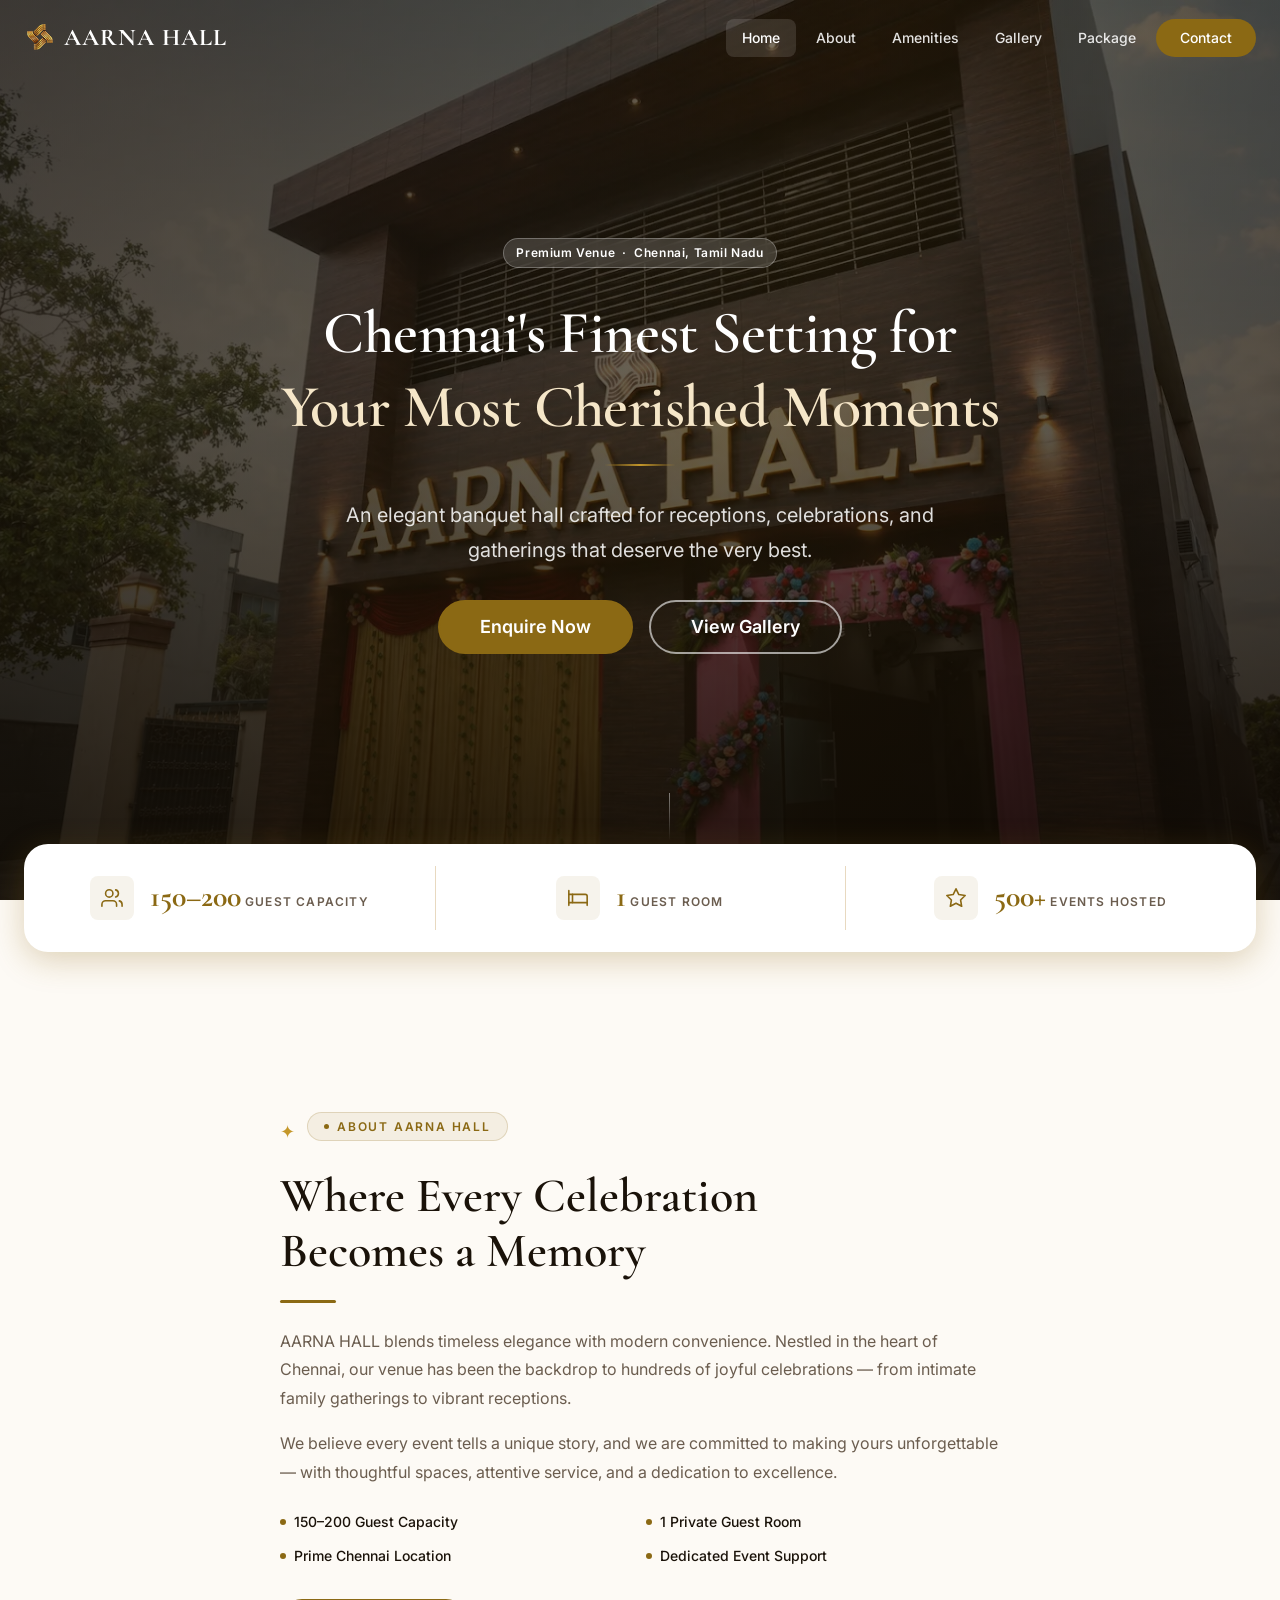
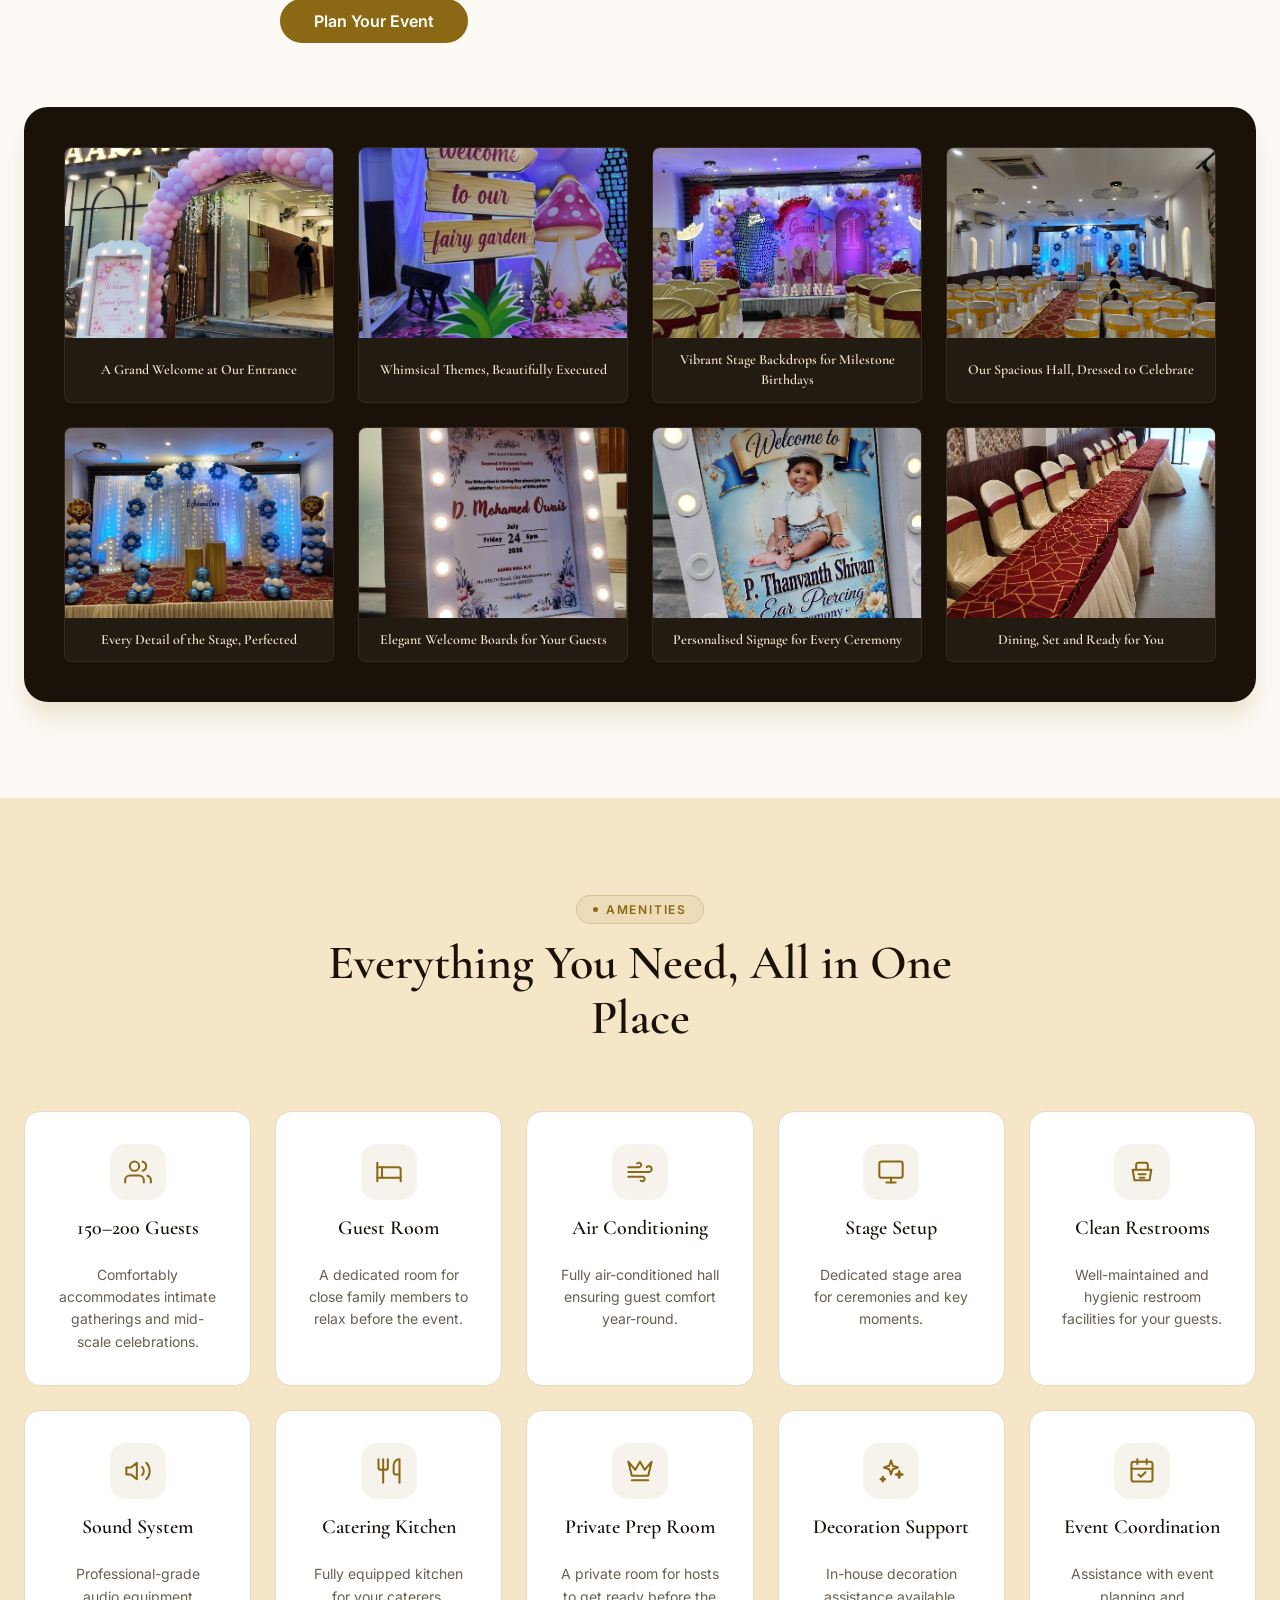
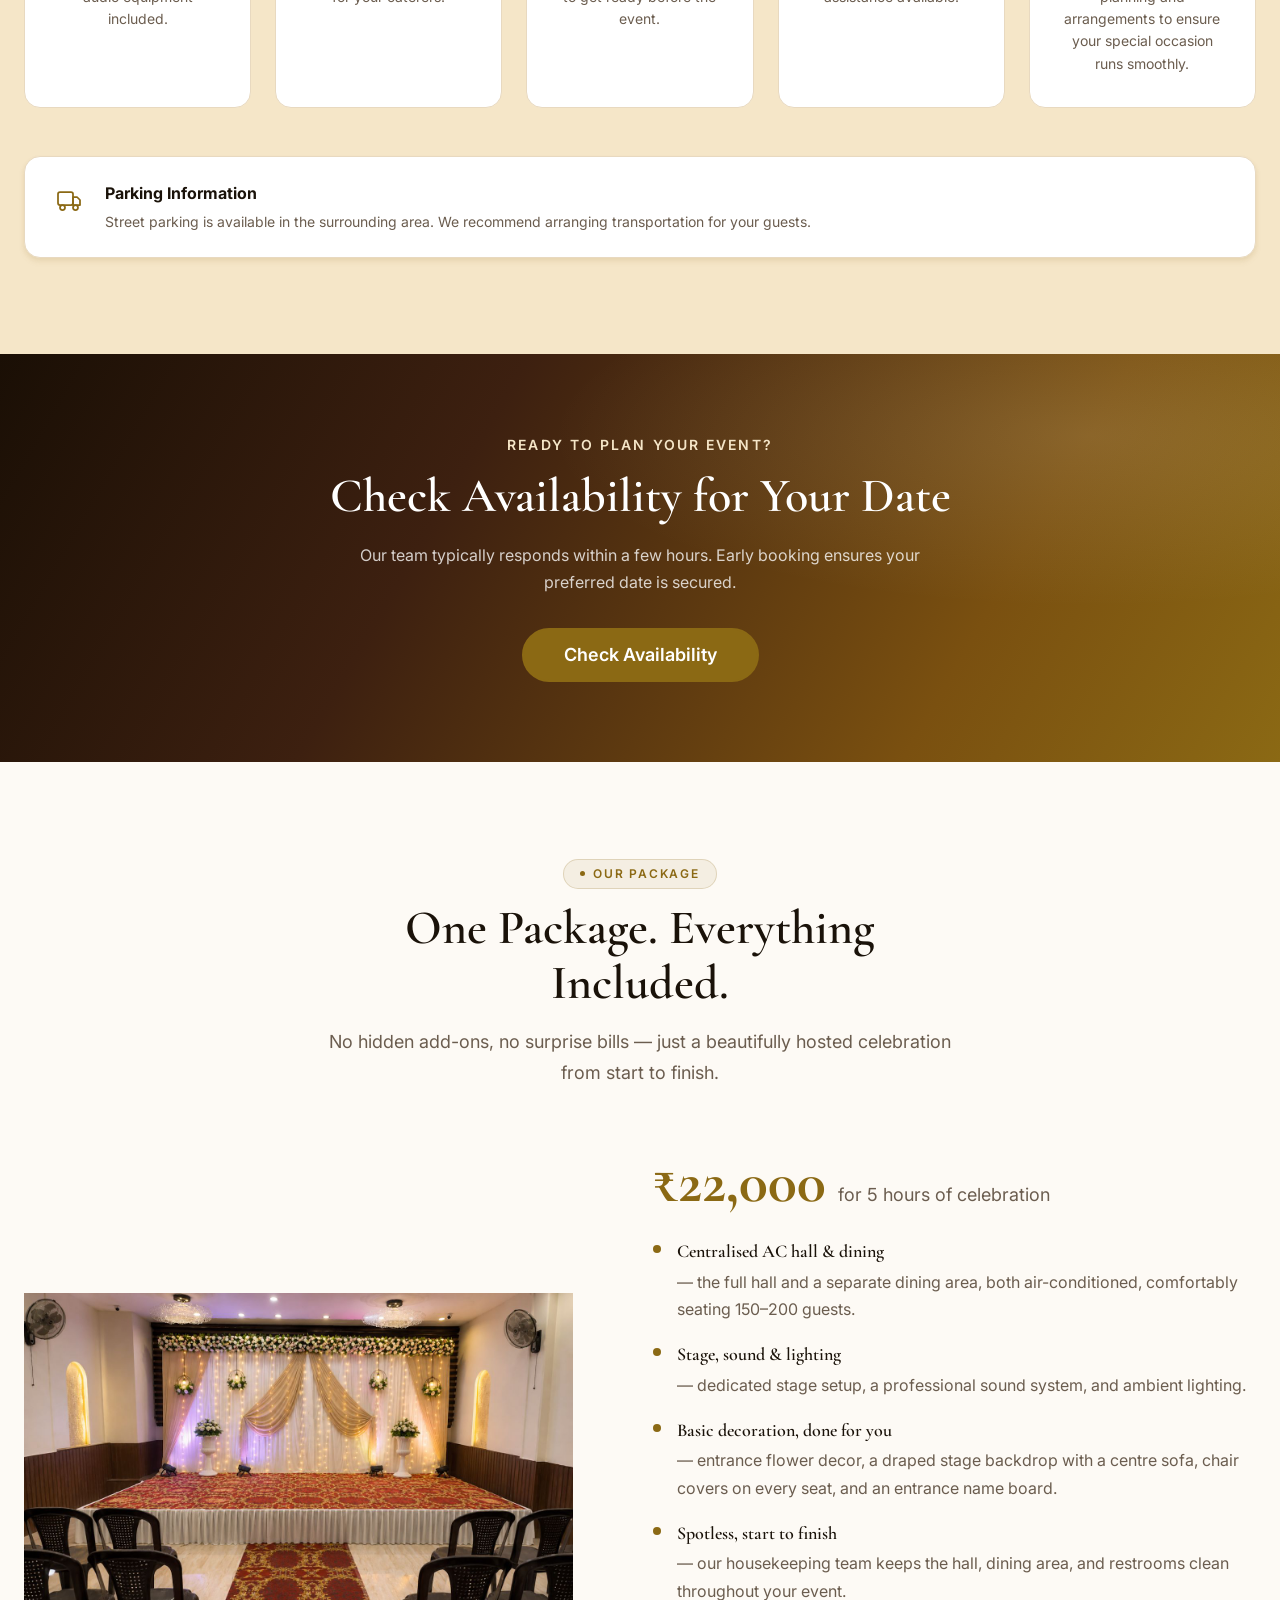
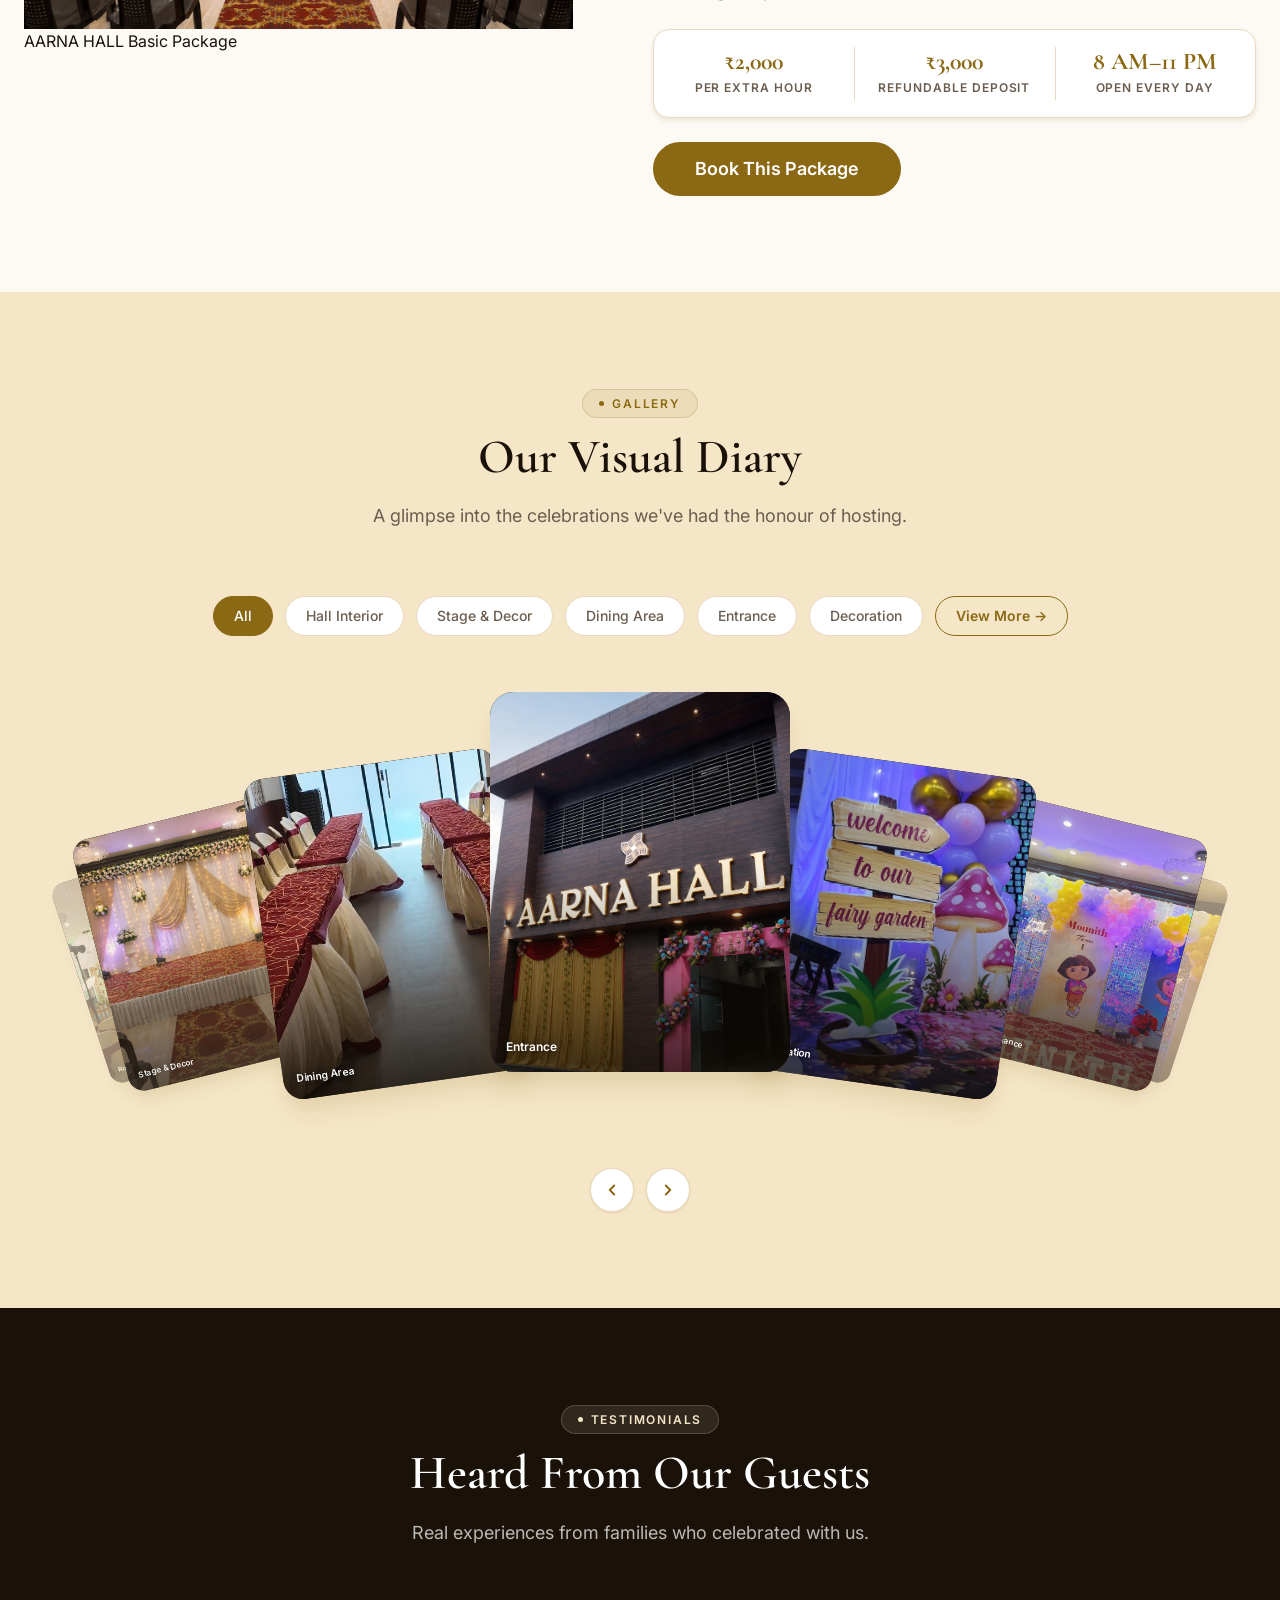
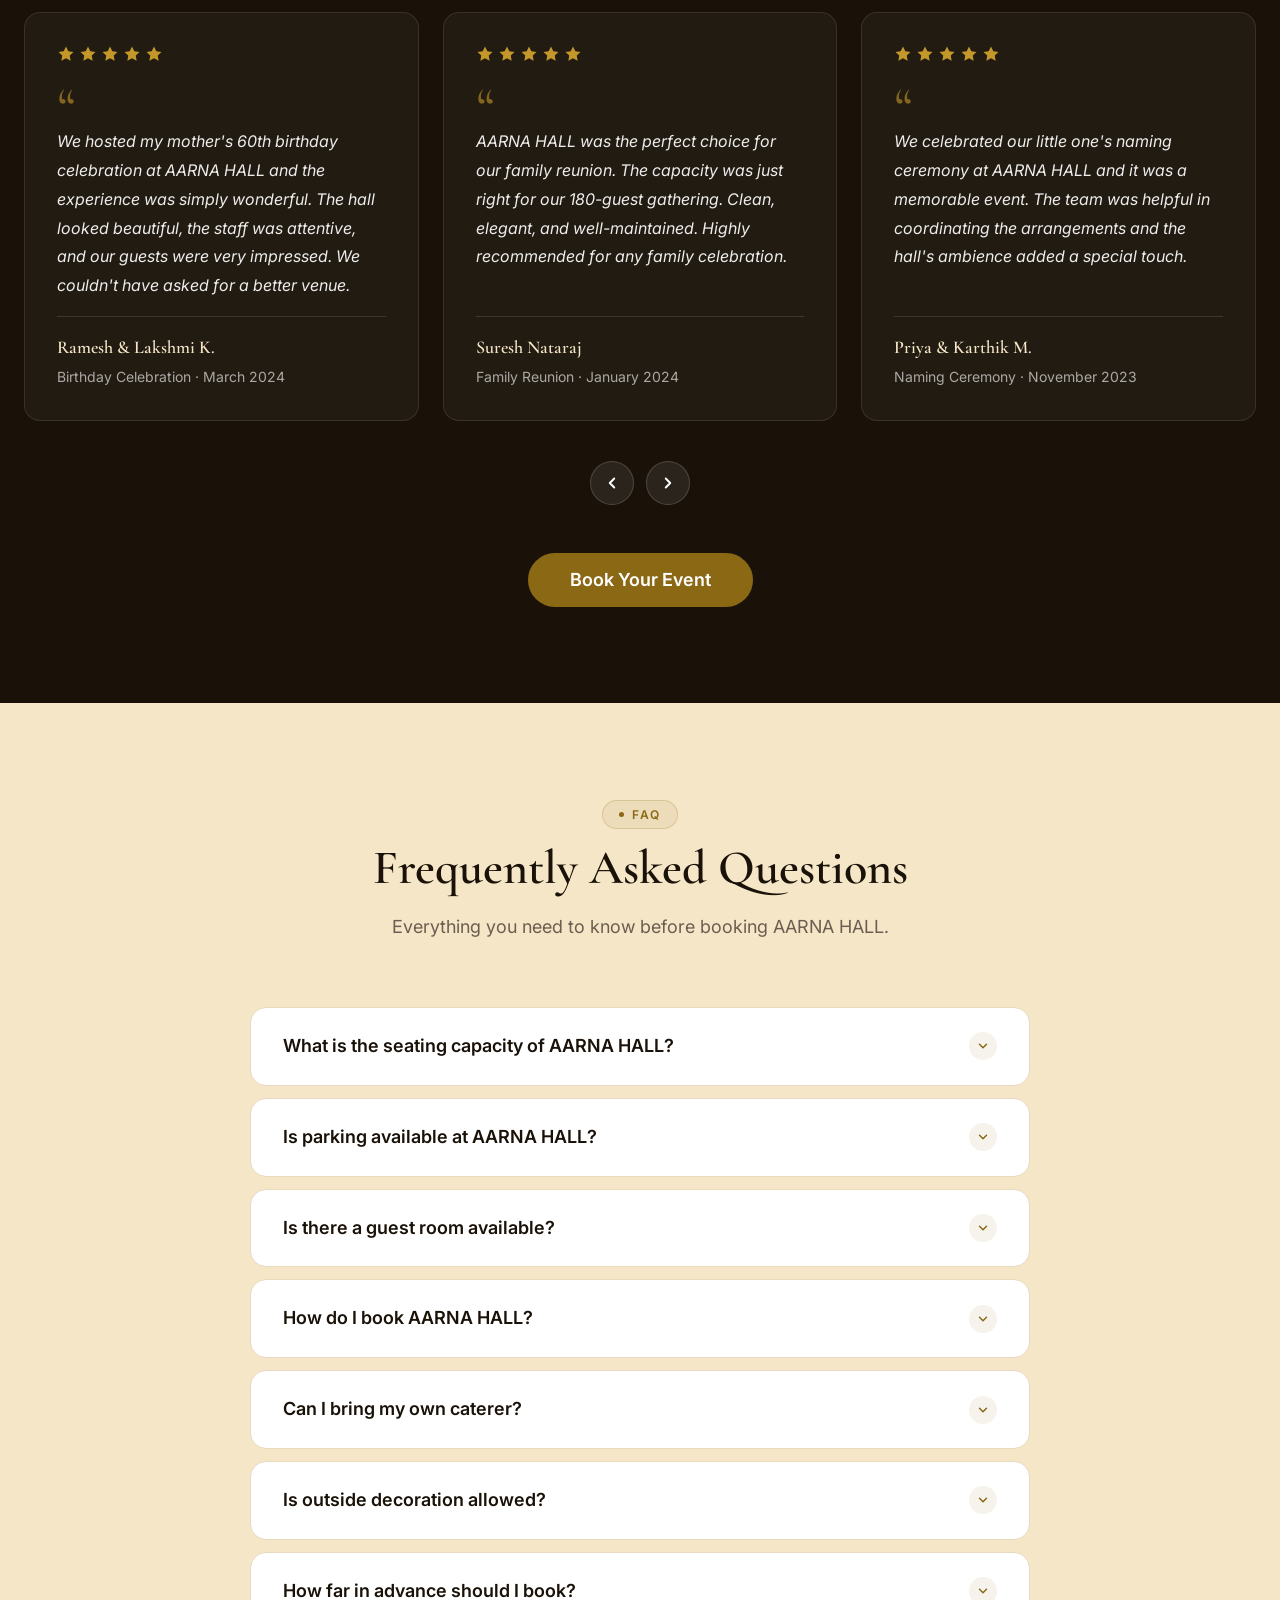
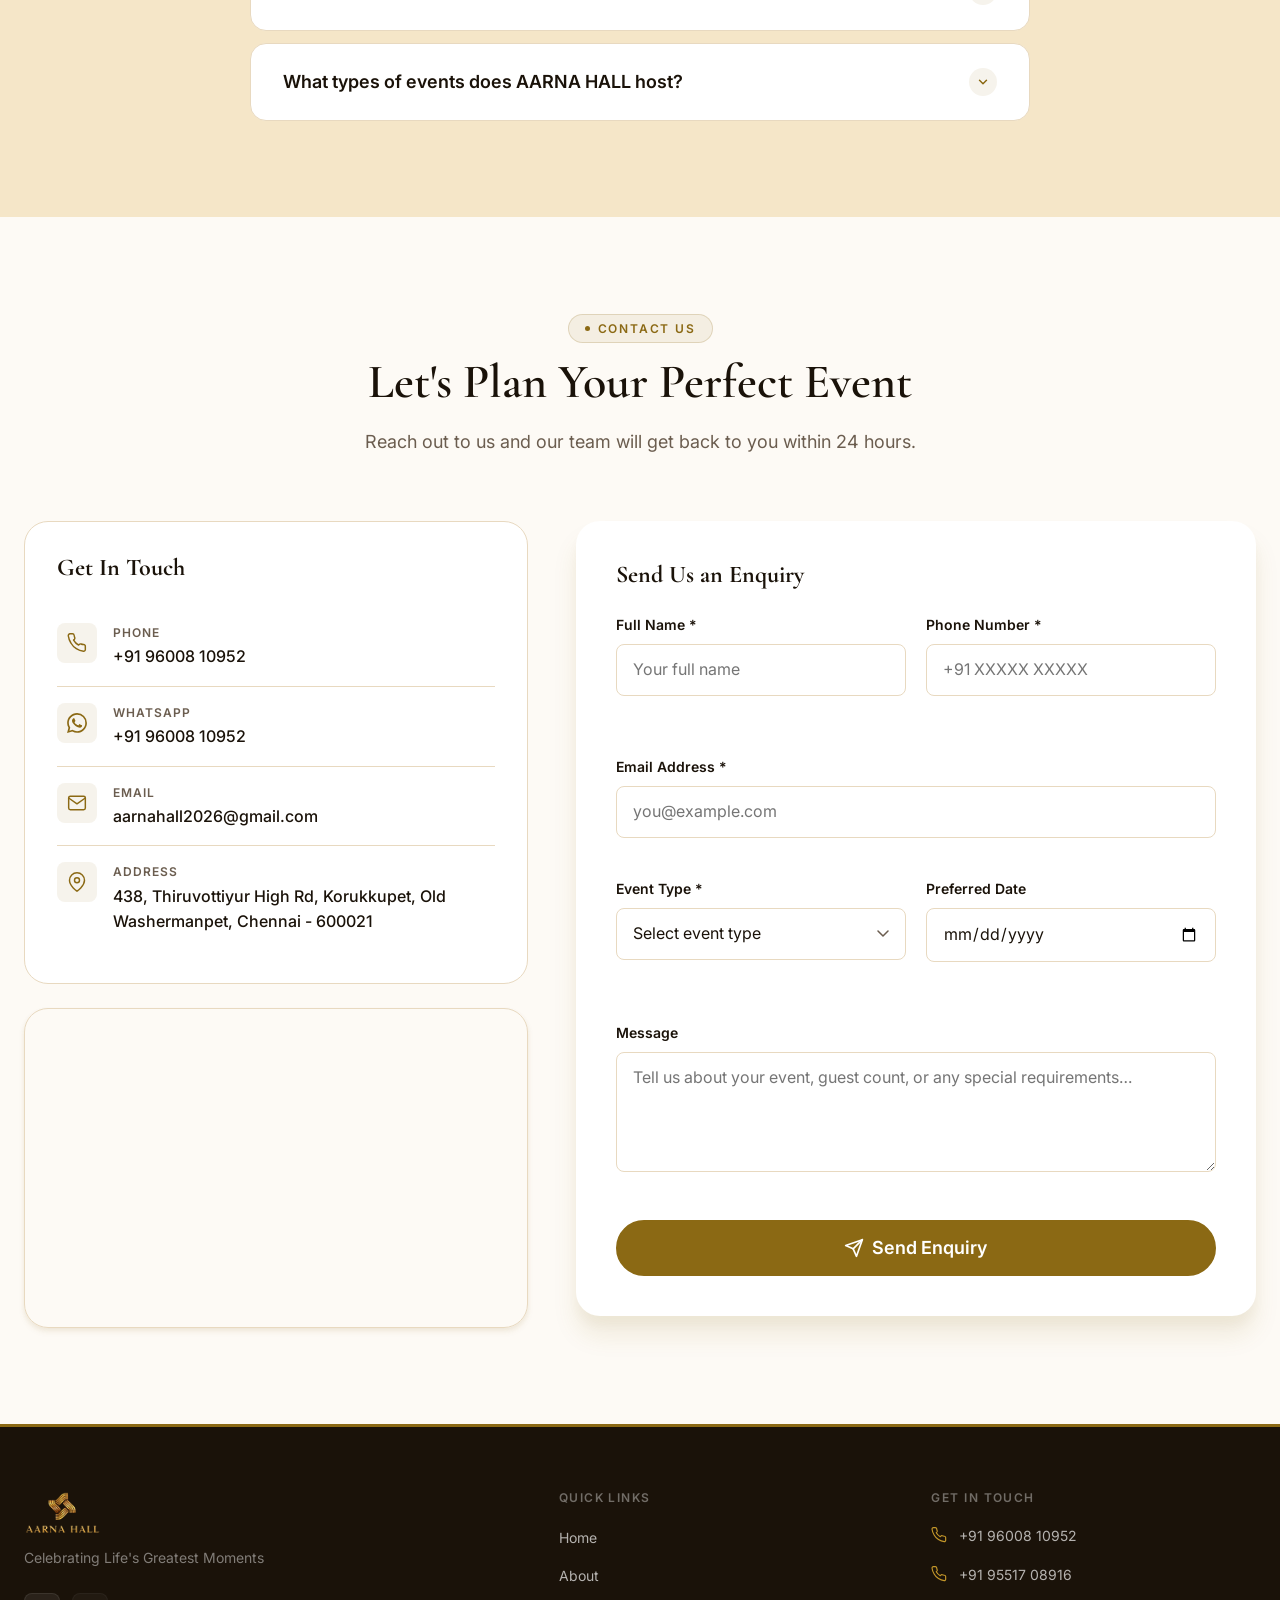
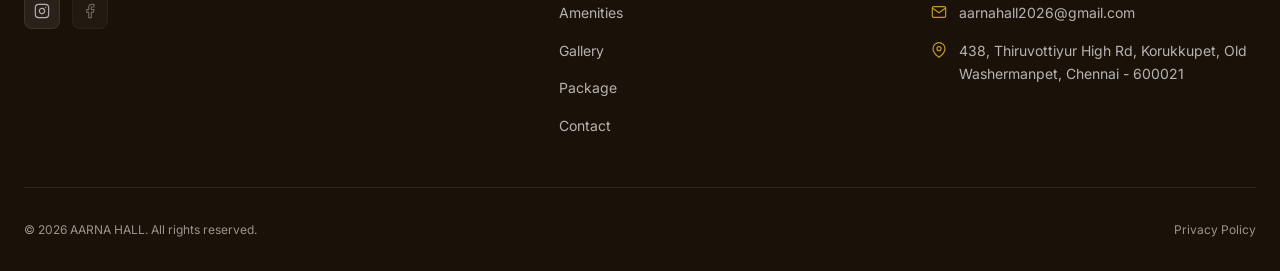
==== commit 4b3e380c: "new numbers uptaed before the instagram section to be add" ====
--- a/sample/index.html
+++ b/sample/index.html
@@ -91,7 +91,7 @@
     "name": "AARNA HALL",
     "description": "An elegant event hall in Chennai accommodating 150–200 guests.",
     "url": "https://aarnahall.in/",
-    "telephone": "+91 95001 11647",
+    "telephone": "+91 96008 10952",
     "address": {
       "@type": "PostalAddress",
       "streetAddress": "438, Thiruvottiyur High Rd, Korukkupet, Old Washermanpet",
@@ -1150,7 +1150,7 @@
                 </div>
                 <div class="contact-item__body">
                   <span class="contact-item__label">Phone</span>
-                  <a class="contact-item__value" href="tel:+919500111647">+91 95001 11647</a>
+                  <a class="contact-item__value" href="tel:+919600810952">+91 96008 10952</a>
                 </div>
               </div>
 
@@ -1163,8 +1163,8 @@
                 </div>
                 <div class="contact-item__body">
                   <span class="contact-item__label">WhatsApp</span>
-                  <a class="contact-item__value" href="https://wa.me/919500111647" target="_blank"
-                    rel="noopener noreferrer">+91 95001 11647</a>
+                  <a class="contact-item__value" href="https://wa.me/919600810952" target="_blank"
+                    rel="noopener noreferrer">+91 96008 10952</a>
                 </div>
               </div>
 
@@ -1327,14 +1327,15 @@
           <p class="footer__tagline">Celebrating Life's Greatest Moments</p>
 
           <div class="footer__social" aria-label="Social media (coming soon)">
-            <span class="footer__social-link" aria-disabled="true" title="Instagram — coming soon">
+            <a class="footer__social-link" href="https://www.instagram.com/aarna__hall/" target="_blank"
+              rel="noopener noreferrer" aria-label="Visit Aarna Hall on Instagram" title="Follow us on Instagram">
               <svg viewBox="0 0 24 24" fill="none" stroke="currentColor" stroke-width="1.75" stroke-linecap="round"
                 stroke-linejoin="round" aria-hidden="true">
                 <rect x="2" y="2" width="20" height="20" rx="5" ry="5" />
                 <path d="M16 11.37A4 4 0 1 1 12.63 8 4 4 0 0 1 16 11.37z" />
                 <line x1="17.5" y1="6.5" x2="17.51" y2="6.5" />
               </svg>
-            </span>
+            </a>
             <span class="footer__social-link" aria-disabled="true" title="Facebook — coming soon">
               <svg viewBox="0 0 24 24" fill="none" stroke="currentColor" stroke-width="1.75" stroke-linecap="round"
                 stroke-linejoin="round" aria-hidden="true">
@@ -1367,8 +1368,22 @@
                     d="M22 16.92v3a2 2 0 0 1-2.18 2 19.79 19.79 0 0 1-8.63-3.07A19.5 19.5 0 0 1 4.69 12a19.79 19.79 0 0 1-3.09-8.65A2 2 0 0 1 3.55 1h3a2 2 0 0 1 2 1.72c.127.96.361 1.903.7 2.81a2 2 0 0 1-.45 2.11L7.91 8.5a16 16 0 0 0 6 6l.86-.86a2 2 0 0 1 2.11-.45c.907.339 1.85.573 2.81.7A2 2 0 0 1 22 16l-.08.92z" />
                 </svg>
               </span>
-              <a href="tel:+919500111647" style="color: inherit; text-decoration: none;">+91 95001 11647</a>
+              <a href="tel:+919600810952" style="color: inherit; text-decoration: none;">+91 96008 10952</a>
             </li>
+
+            <li class="footer__contact-item">
+              <span class="footer__contact-icon" aria-hidden="true">
+                <svg viewBox="0 0 24 24" fill="none" stroke="currentColor" stroke-width="1.75" stroke-linecap="round"
+                  stroke-linejoin="round">
+                  <path
+                    d="M22 16.92v3a2 2 0 0 1-2.18 2 19.79 19.79 0 0 1-8.63-3.07A19.5 19.5 0 0 1 4.69 12a19.79 19.79 0 0 1-3.09-8.65A2 2 0 0 1 3.55 1h3a2 2 0 0 1 2 1.72c.127.96.361 1.903.7 2.81a2 2 0 0 1-.45 2.11L7.91 8.5a16 16 0 0 0 6 6l.86-.86a2 2 0 0 1 2.11-.45c.907.339 1.85.573 2.81.7A2 2 0 0 1 22 16l-.08.92z" />
+                </svg>
+              </span>
+              <a href="tel:+919551708916" style="color: inherit; text-decoration: none;">
+               +91 95517 08916
+              </a>
+            </li>
+
             <li class="footer__contact-item">
               <span class="footer__contact-icon" aria-hidden="true">
                 <svg viewBox="0 0 24 24" fill="none" stroke="currentColor" stroke-width="1.75" stroke-linecap="round"
@@ -1410,7 +1425,7 @@
        WHATSAPP FLOATING ACTION BUTTON
        ============================================================ -->
   <a class="whatsapp-fab"
-    href="https://wa.me/919500111647?text=Hello%2C%20I%20am%20interested%20in%20booking%20AARNA%20HALL."
+    href="https://wa.me/919600810952?text=Hello%2C%20I%20am%20interested%20in%20booking%20AARNA%20HALL."
     aria-label="Chat with AARNA HALL on WhatsApp" rel="noopener noreferrer" target="_blank">
     <svg class="whatsapp-fab__icon" viewBox="0 0 24 24" fill="currentColor" aria-hidden="true">
       <path
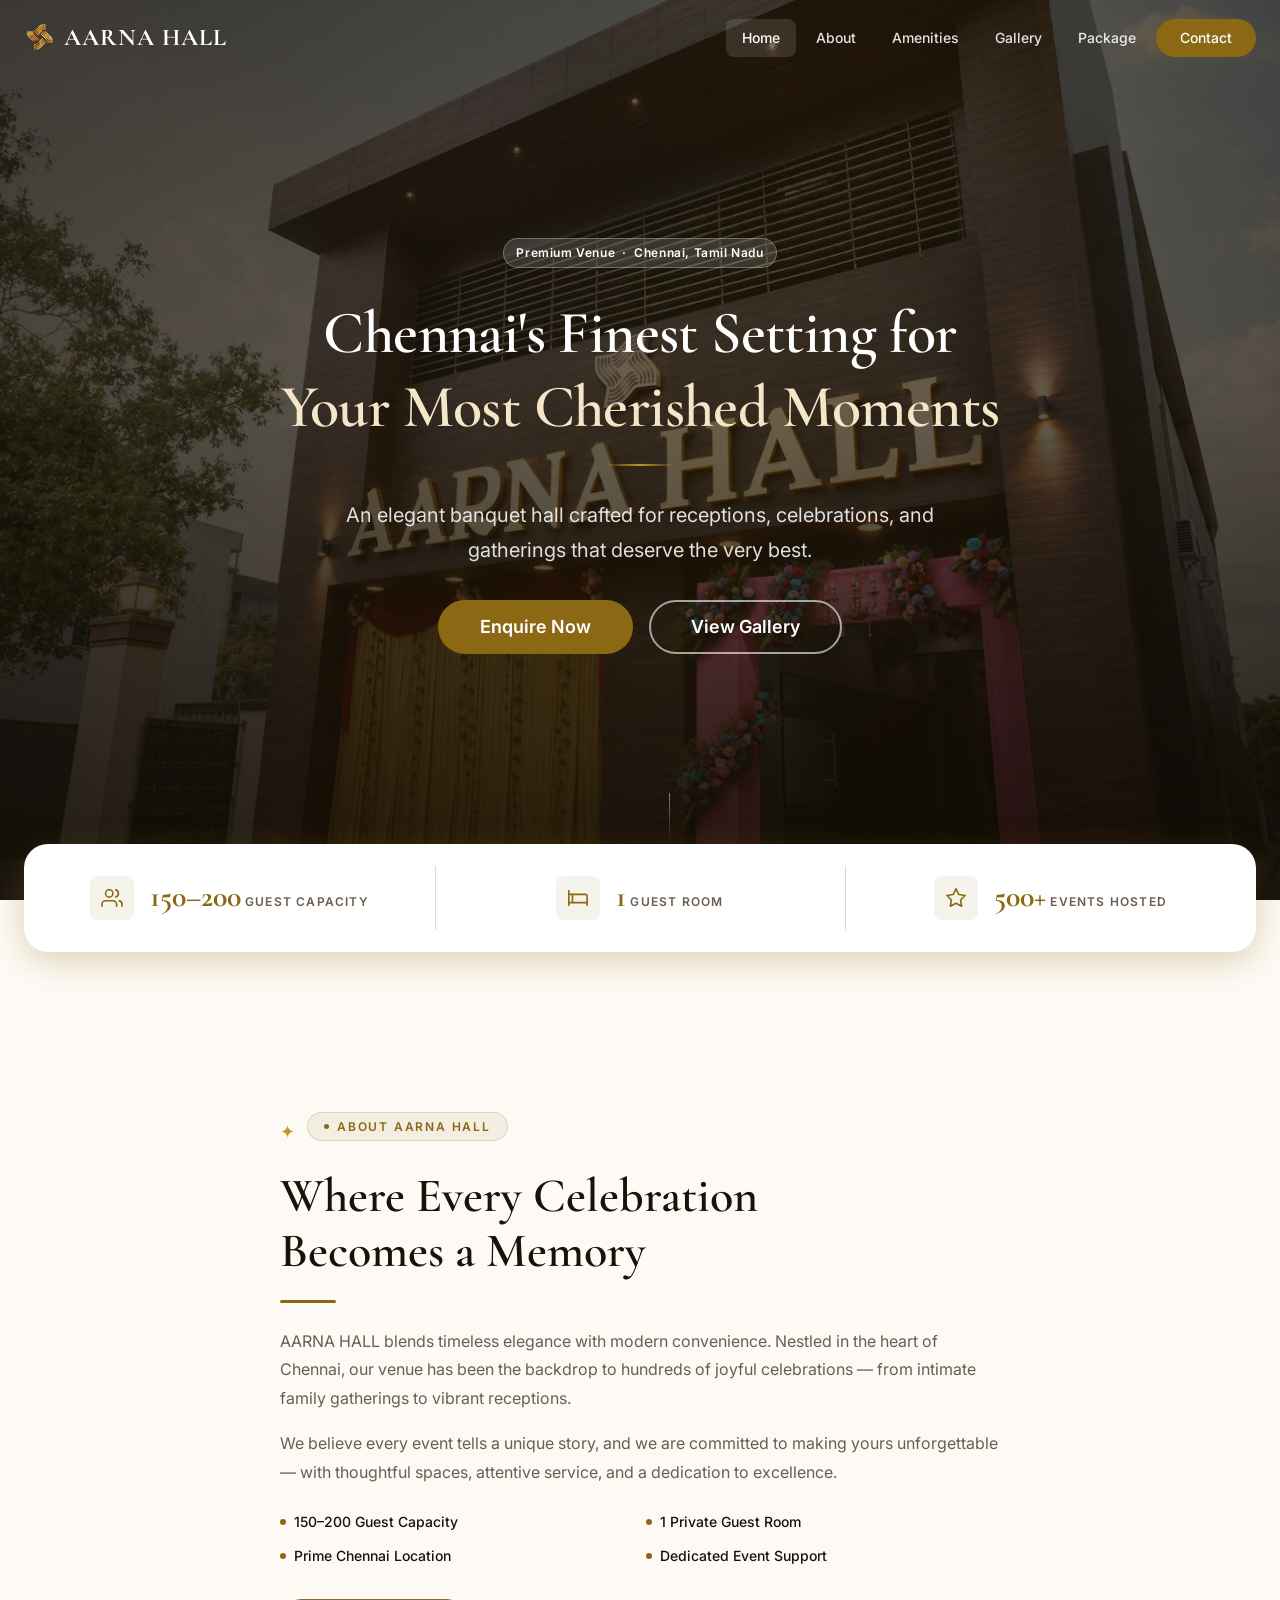
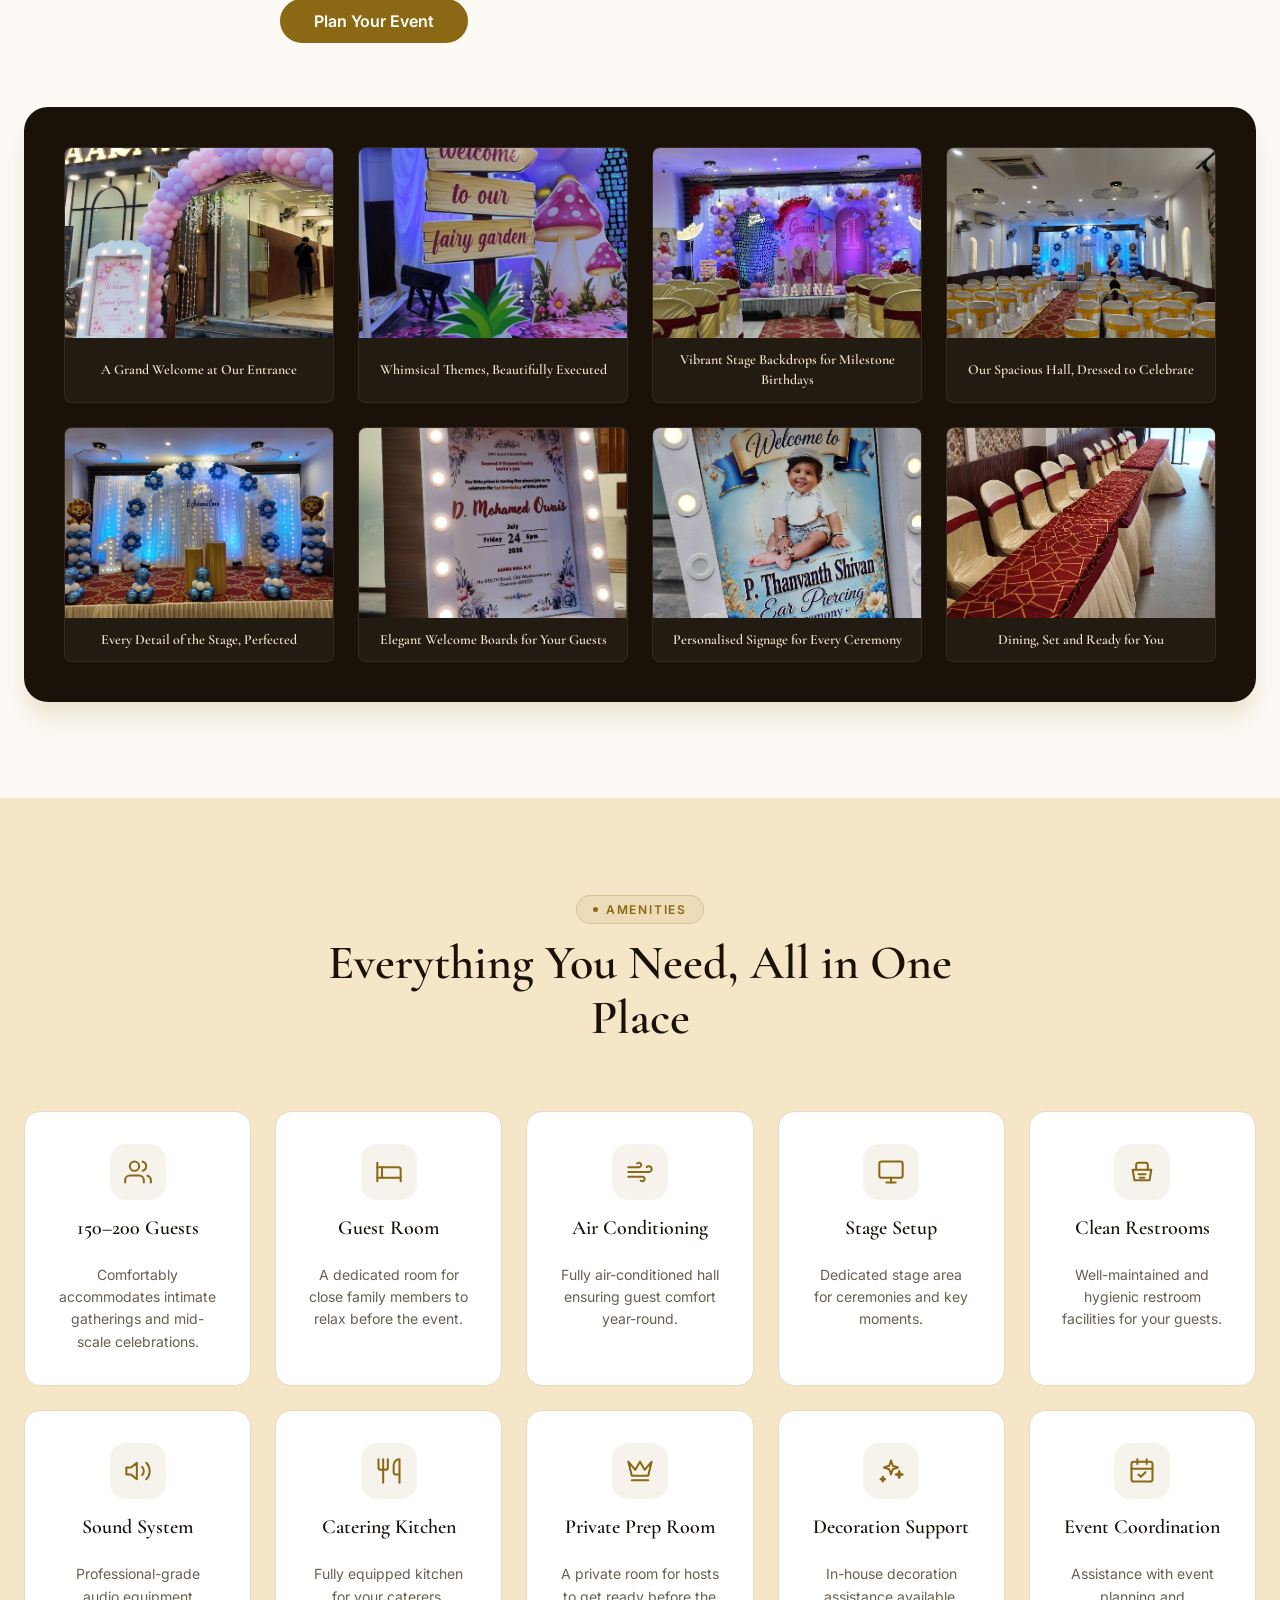
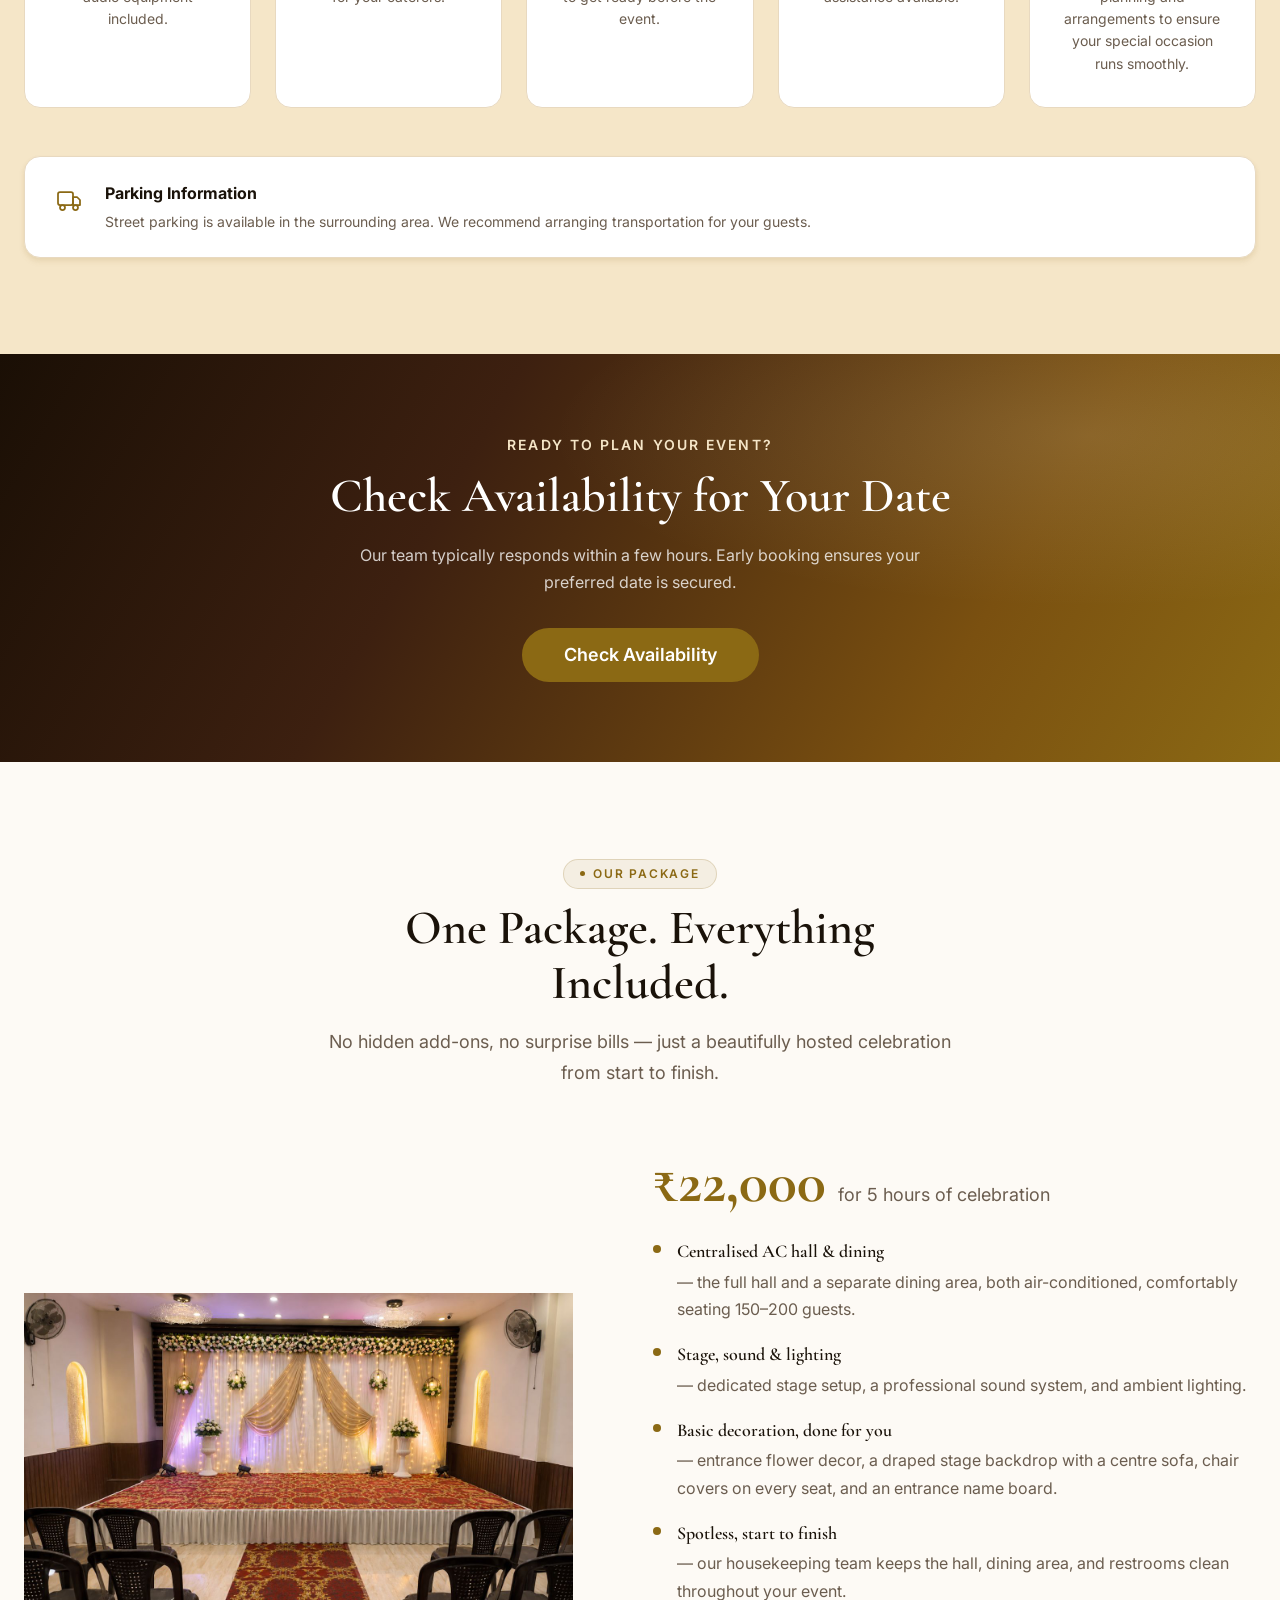
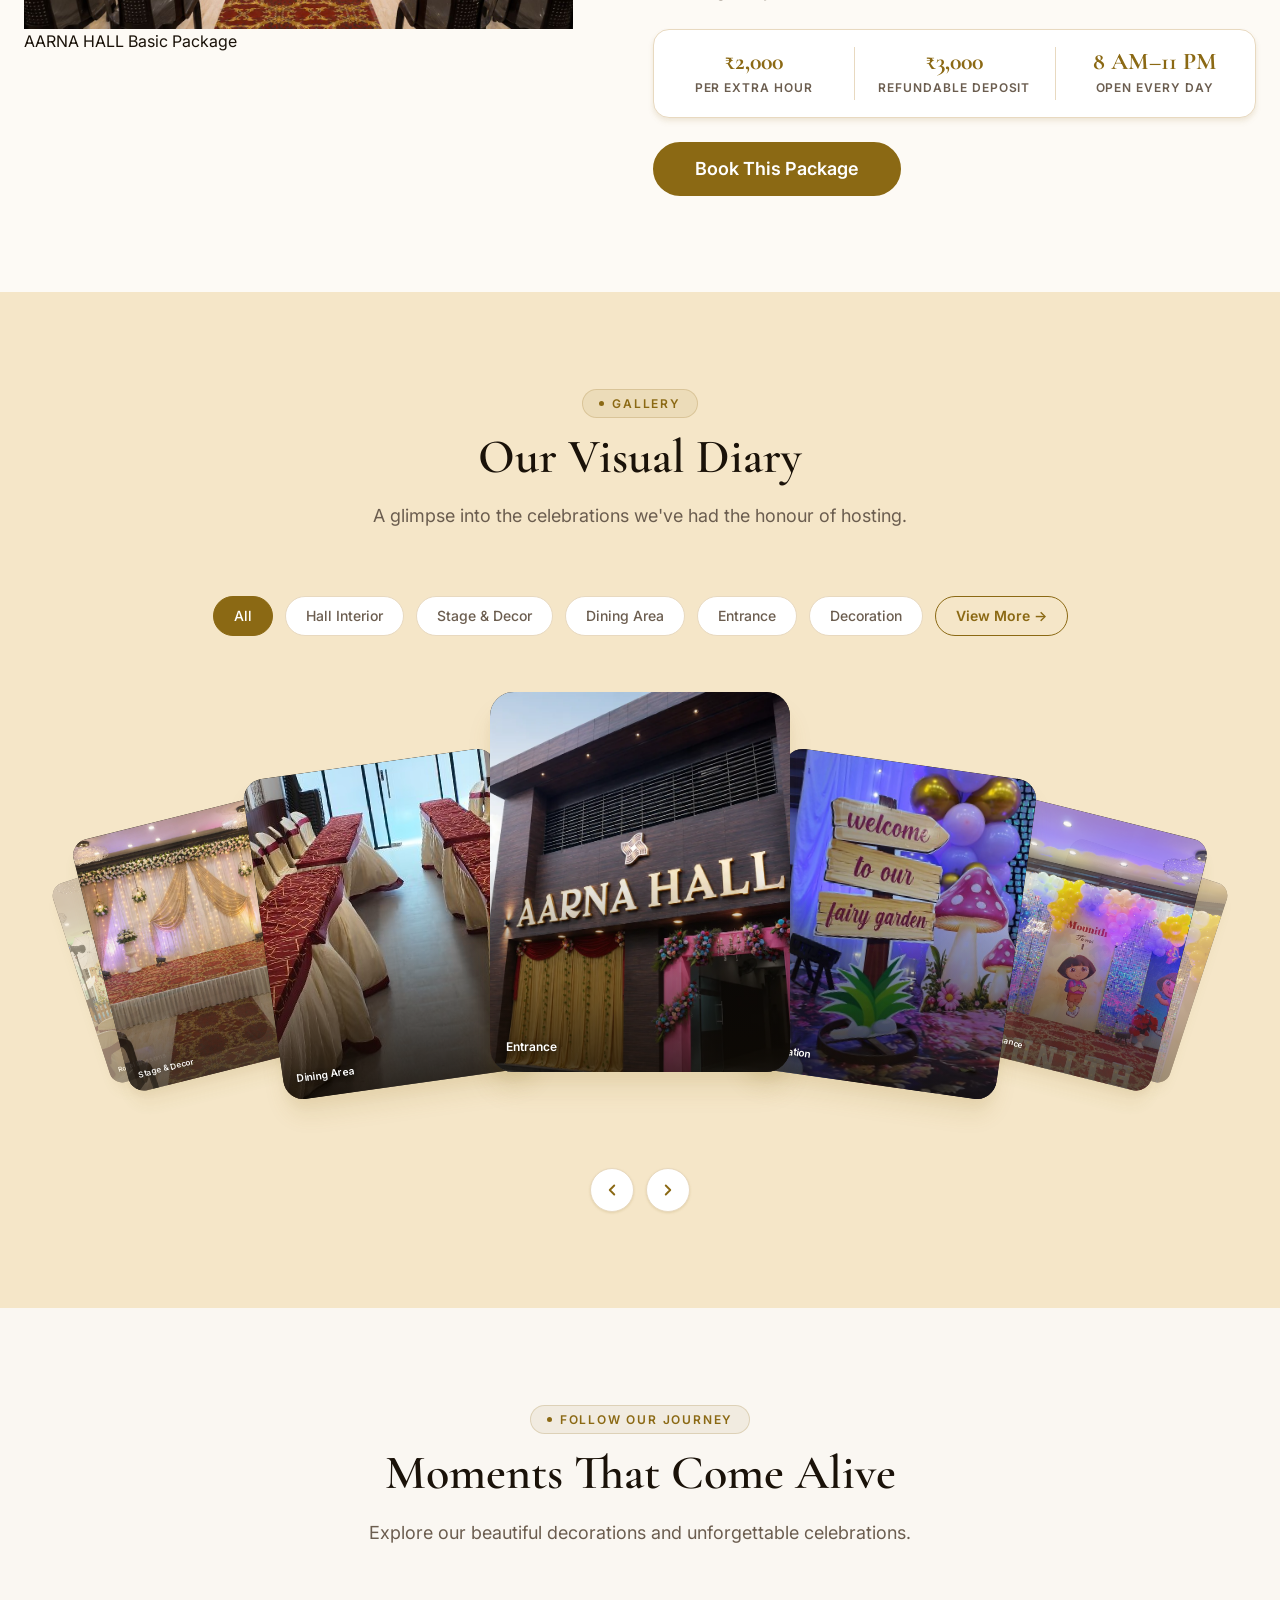
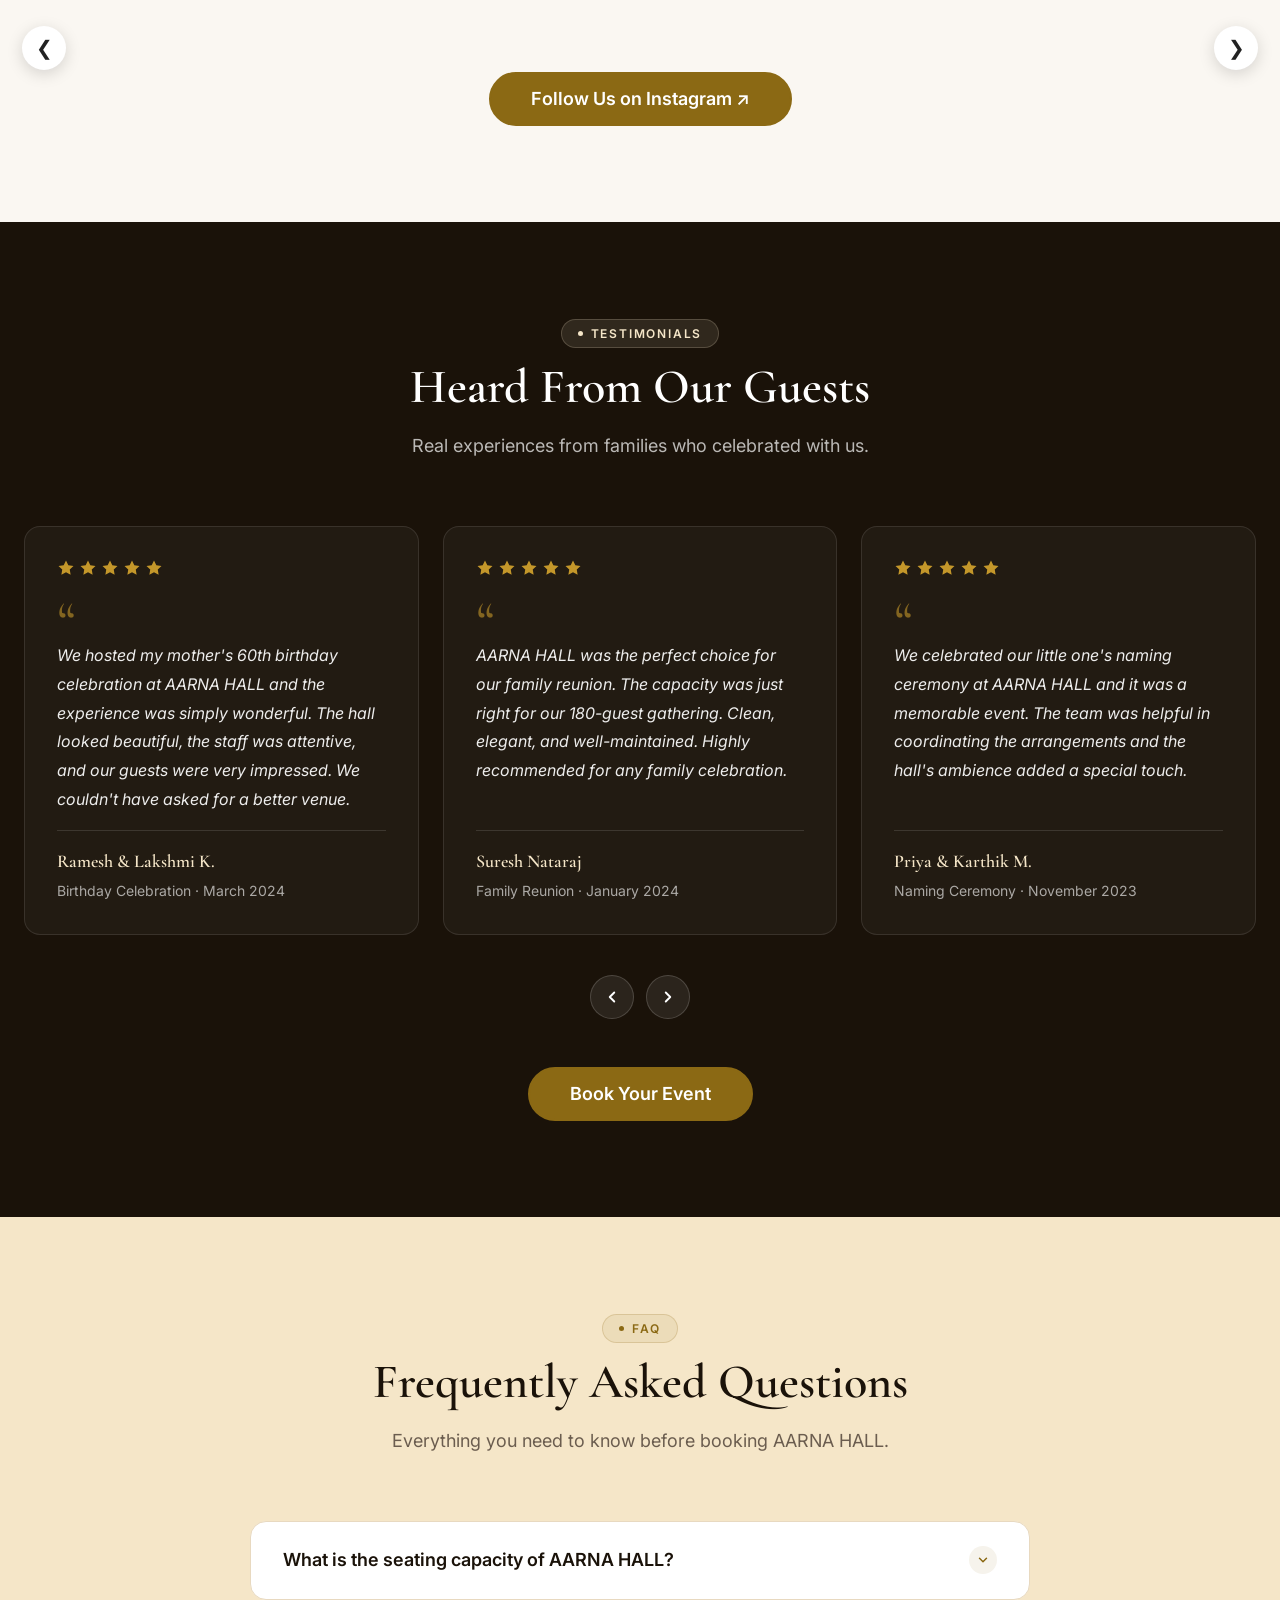
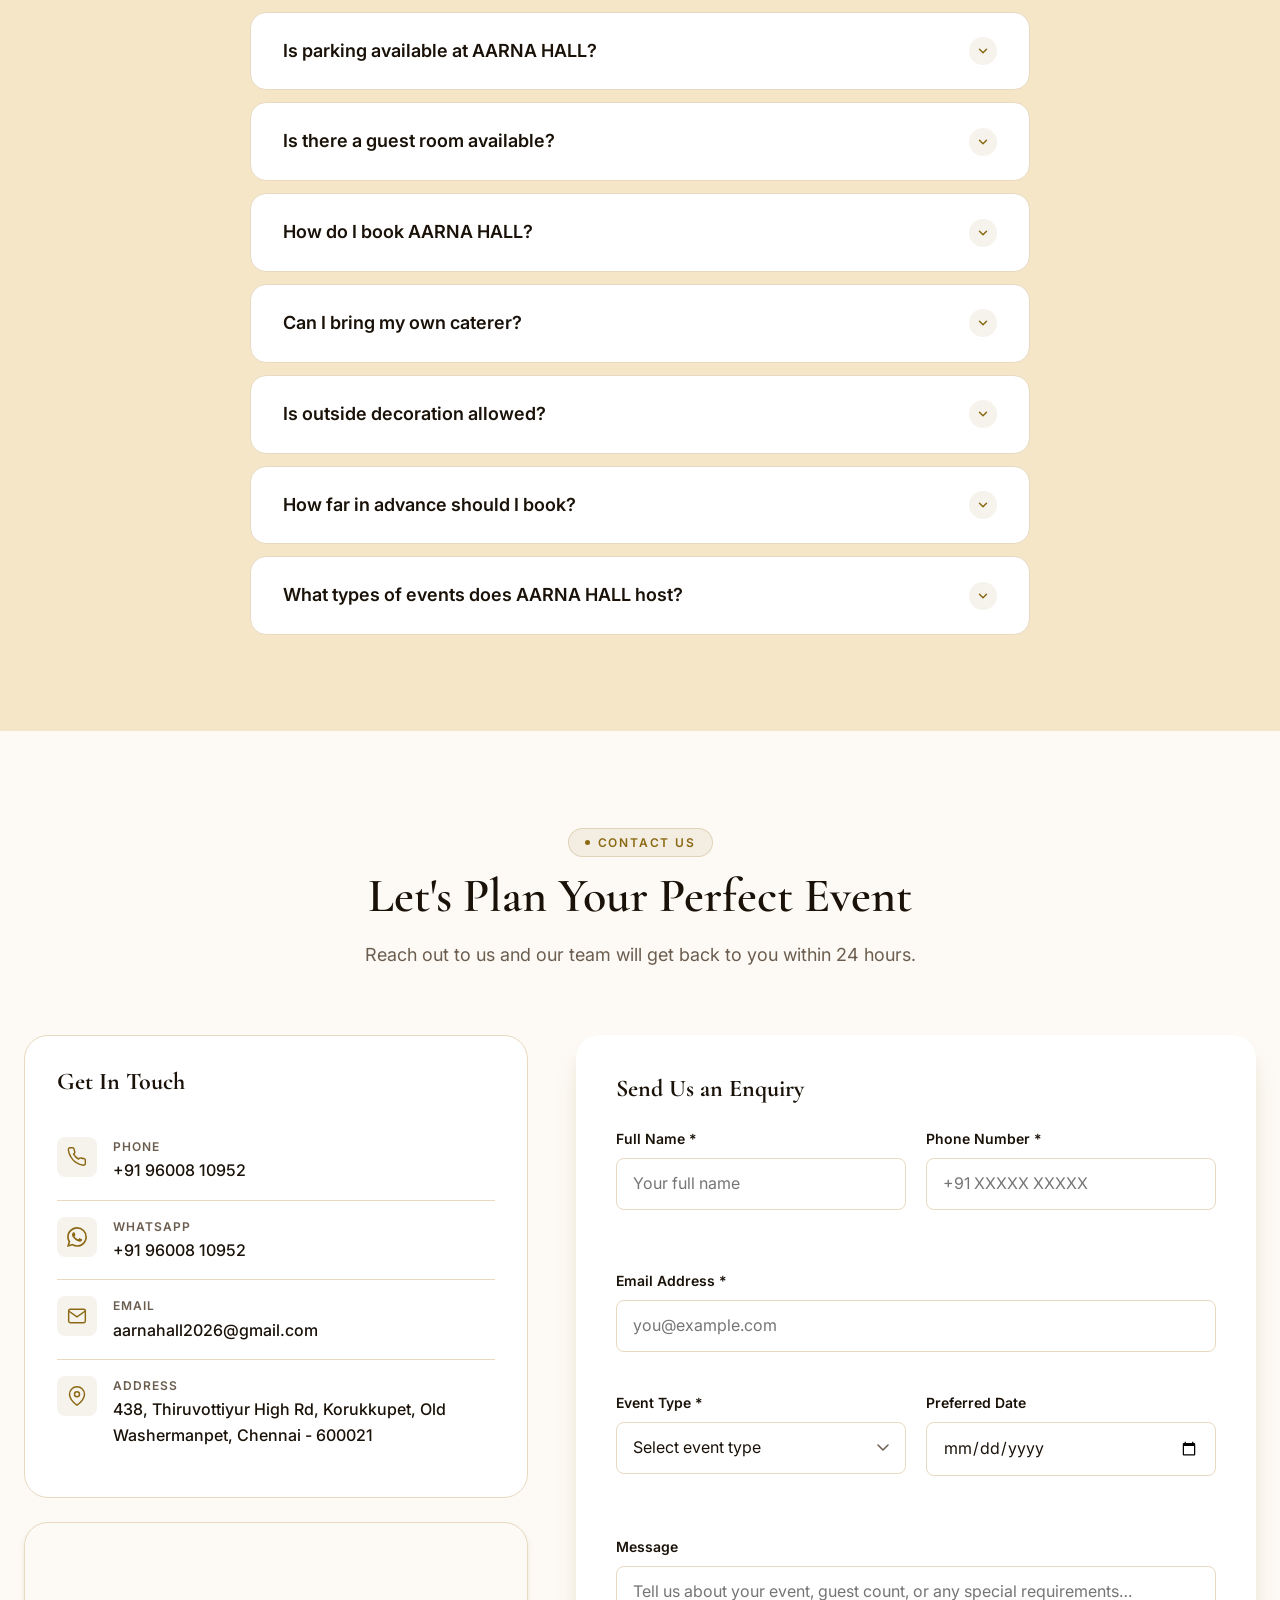
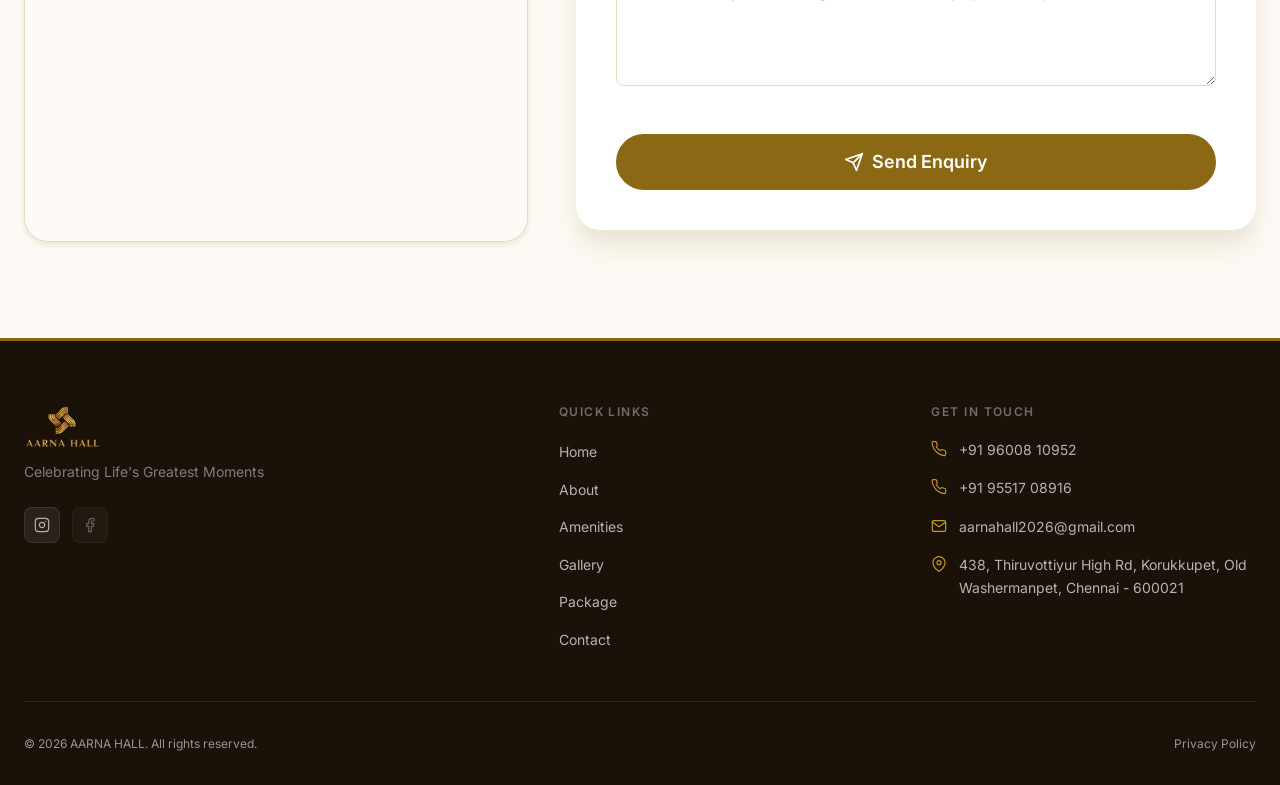
==== commit dfd2ac73: "instagram section test" ====
--- a/sample/index.html
+++ b/sample/index.html
@@ -837,6 +837,122 @@
 
 
     <!-- ========================================================
+         INSTAGRAM REELS SECTION
+         ======================================================== -->
+    <section id="instagram-reels" class="section instagram-reels">
+      <div class="container">
+
+        <div class="section-header">
+          <span class="section-header__label">Follow Our Journey</span>
+          <h2 class="section-header__title">Moments That Come Alive</h2>
+          <p class="section-header__subtitle">
+            Explore our beautiful decorations and unforgettable celebrations.
+          </p>
+        </div>
+
+        <div class="instagram-reels__wrapper">
+
+          <button class="reels-arrow reels-arrow--left" type="button" aria-label="Scroll reels left"
+            onclick="scrollReels(-1)">
+            &#10094;
+          </button>
+
+          <div class="instagram-reels__track" id="instagramReelsTrack">
+
+            <!-- Reel 1 -->
+            <div class="instagram-reels__item">
+              <blockquote class="instagram-media" data-instgrm-permalink="https://www.instagram.com/p/Dc-tPdFBL3k/"
+                data-instgrm-version="14">
+              </blockquote>
+            </div>
+
+            <!-- Reel 2 -->
+            <div class="instagram-reels__item">
+              <blockquote class="instagram-media" data-instgrm-permalink="https://www.instagram.com/p/Db3MX70yEp1/"
+                data-instgrm-version="14">
+              </blockquote>
+            </div>
+
+            <!-- Reel 3 -->
+            <div class="instagram-reels__item">
+              <blockquote class="instagram-media" data-instgrm-permalink="https://www.instagram.com/p/DcXdcW1yKyj/"
+                data-instgrm-version="14">
+              </blockquote>
+            </div>
+
+            <!-- Reel 4 -->
+            <div class="instagram-reels__item">
+              <blockquote class="instagram-media" data-instgrm-permalink="https://www.instagram.com/p/DcjAQrWygKt/"
+                data-instgrm-version="14">
+              </blockquote>
+            </div>
+
+            <!-- Reel 5 -->
+            <div class="instagram-reels__item">
+              <blockquote class="instagram-media" data-instgrm-permalink="https://www.instagram.com/p/DdJmsm7yfw9/"
+                data-instgrm-version="14">
+              </blockquote>
+            </div>
+           <!-- Reel 6 -->
+            <div class="instagram-reels__item">
+              <blockquote class="instagram-media" data-instgrm-permalink="https://www.instagram.com/p/Ddl2ddwy43n/"
+                data-instgrm-version="14">
+              </blockquote>
+            </div>
+          <!-- Reel 7 -->
+            <div class="instagram-reels__item">
+              <blockquote class="instagram-media" data-instgrm-permalink="https://www.instagram.com/p/DdyqMUBSjR6/"
+                data-instgrm-version="14">
+              </blockquote>
+            </div>
+          <!-- Reel 8 -->
+            <div class="instagram-reels__item">
+              <blockquote class="instagram-media" data-instgrm-permalink="https://www.instagram.com/p/Dd6fe_myR_u/"
+                data-instgrm-version="14">
+              </blockquote>
+            </div>
+
+          </div>
+
+          <button class="reels-arrow reels-arrow--right" type="button" aria-label="Scroll reels right"
+            onclick="scrollReels(1)">
+            &#10095;
+          </button>
+
+        </div>
+
+        <div class="instagram-reels__footer">
+          <a href="https://www.instagram.com/aarna__hall/" target="_blank" rel="noopener noreferrer"
+            class="btn btn--primary btn--lg">
+            Follow Us on Instagram ↗
+          </a>
+        </div>
+
+      </div>
+    </section>
+
+    <script async src="https://www.instagram.com/embed.js"></script>
+
+    <script>
+      function scrollReels(direction) {
+        const track = document.getElementById('instagramReelsTrack');
+        const reel = track.querySelector('.instagram-reels__item');
+
+        if (!reel) return;
+
+        const gap = parseFloat(getComputedStyle(track).columnGap) || 24;
+        const distance = reel.getBoundingClientRect().width + gap;
+
+        track.scrollBy({
+          left: direction * distance,
+          behavior: 'smooth'
+        });
+      }
+    </script>
+
+
+
+    <!-- ========================================================
          TESTIMONIALS SECTION
          ======================================================== -->
     <section id="testimonials" class="section section--dark" aria-labelledby="testimonials-title">
@@ -1380,7 +1496,7 @@
                 </svg>
               </span>
               <a href="tel:+919551708916" style="color: inherit; text-decoration: none;">
-               +91 95517 08916
+                +91 95517 08916
               </a>
             </li>
 
--- a/sample/assets/css/sections.css
+++ b/sample/assets/css/sections.css
@@ -903,6 +903,138 @@
   background: var(--color-primary);
   color: var(--color-white);
 }
+
+/* ========================================================
+   INSTAGRAM REELS SECTION
+   ======================================================== */
+
+/* Instagram Reels Horizontal Carousel */
+
+.instagram-reels {
+  background: #faf7f2;
+  overflow: hidden;
+}
+
+.instagram-reels__wrapper {
+  position: relative;
+  max-width: 1200px;
+  margin: 0 auto;
+}
+
+.instagram-reels__track {
+  display: flex;
+  gap: 24px;
+  overflow-x: auto;
+  overflow-y: hidden;
+  scroll-behavior: smooth;
+  scroll-snap-type: x mandatory;
+  padding: 10px 4px 20px;
+  scrollbar-width: none;
+  -ms-overflow-style: none;
+}
+
+.instagram-reels__track::-webkit-scrollbar {
+  display: none;
+}
+
+.instagram-reels__item {
+  flex: 0 0 300px;
+  width: 300px;
+  min-width: 0;
+  scroll-snap-align: start;
+  align-self: flex-start;
+  overflow: hidden;
+  border-radius: 12px;
+  background: #fff;
+  box-shadow: 0 8px 28px rgba(26, 15, 5, 0.08);
+}
+
+.instagram-reels__item .instagram-media {
+  width: 100% !important;
+  min-width: 0 !important;
+  max-width: 100% !important;
+  margin: 0 auto !important;
+  border: 0 !important;
+  box-shadow: none !important;
+}
+
+.reels-arrow {
+  position: absolute;
+  top: 45%;
+  z-index: 5;
+  width: 44px;
+  height: 44px;
+  border: none;
+  border-radius: 50%;
+  background: #fff;
+  color: #222;
+  font-size: 20px;
+  cursor: pointer;
+  box-shadow: 0 4px 16px rgba(0, 0, 0, 0.15);
+  display: flex;
+  align-items: center;
+  justify-content: center;
+  transition: background 0.2s, color 0.2s;
+}
+
+.reels-arrow:hover {
+  background: #ff0038;
+  color: #fff;
+}
+
+.reels-arrow--left {
+  left: -18px;
+}
+
+.reels-arrow--right {
+  right: -18px;
+}
+
+.instagram-reels__footer {
+  display: flex;
+  justify-content: center;
+  margin-top: 30px;
+}
+
+/* Tablet */
+@media (max-width: 900px) {
+  .instagram-reels__item {
+    flex-basis: 270px;
+    width: 270px;
+  }
+
+  .reels-arrow--left {
+    left: 4px;
+  }
+
+  .reels-arrow--right {
+    right: 4px;
+  }
+}
+
+/* Mobile */
+@media (max-width: 600px) {
+  .instagram-reels__track {
+    gap: 16px;
+    padding: 8px 4px 16px;
+  }
+
+  .instagram-reels__item {
+    flex-basis: min(78vw, 300px);
+    width: min(78vw, 300px);
+  }
+
+  .reels-arrow {
+    width: 36px;
+    height: 36px;
+    font-size: 16px;
+  }
+
+  .instagram-reels__footer {
+    margin-top: 24px;
+  }
+}
+
 
 
 /* ============================
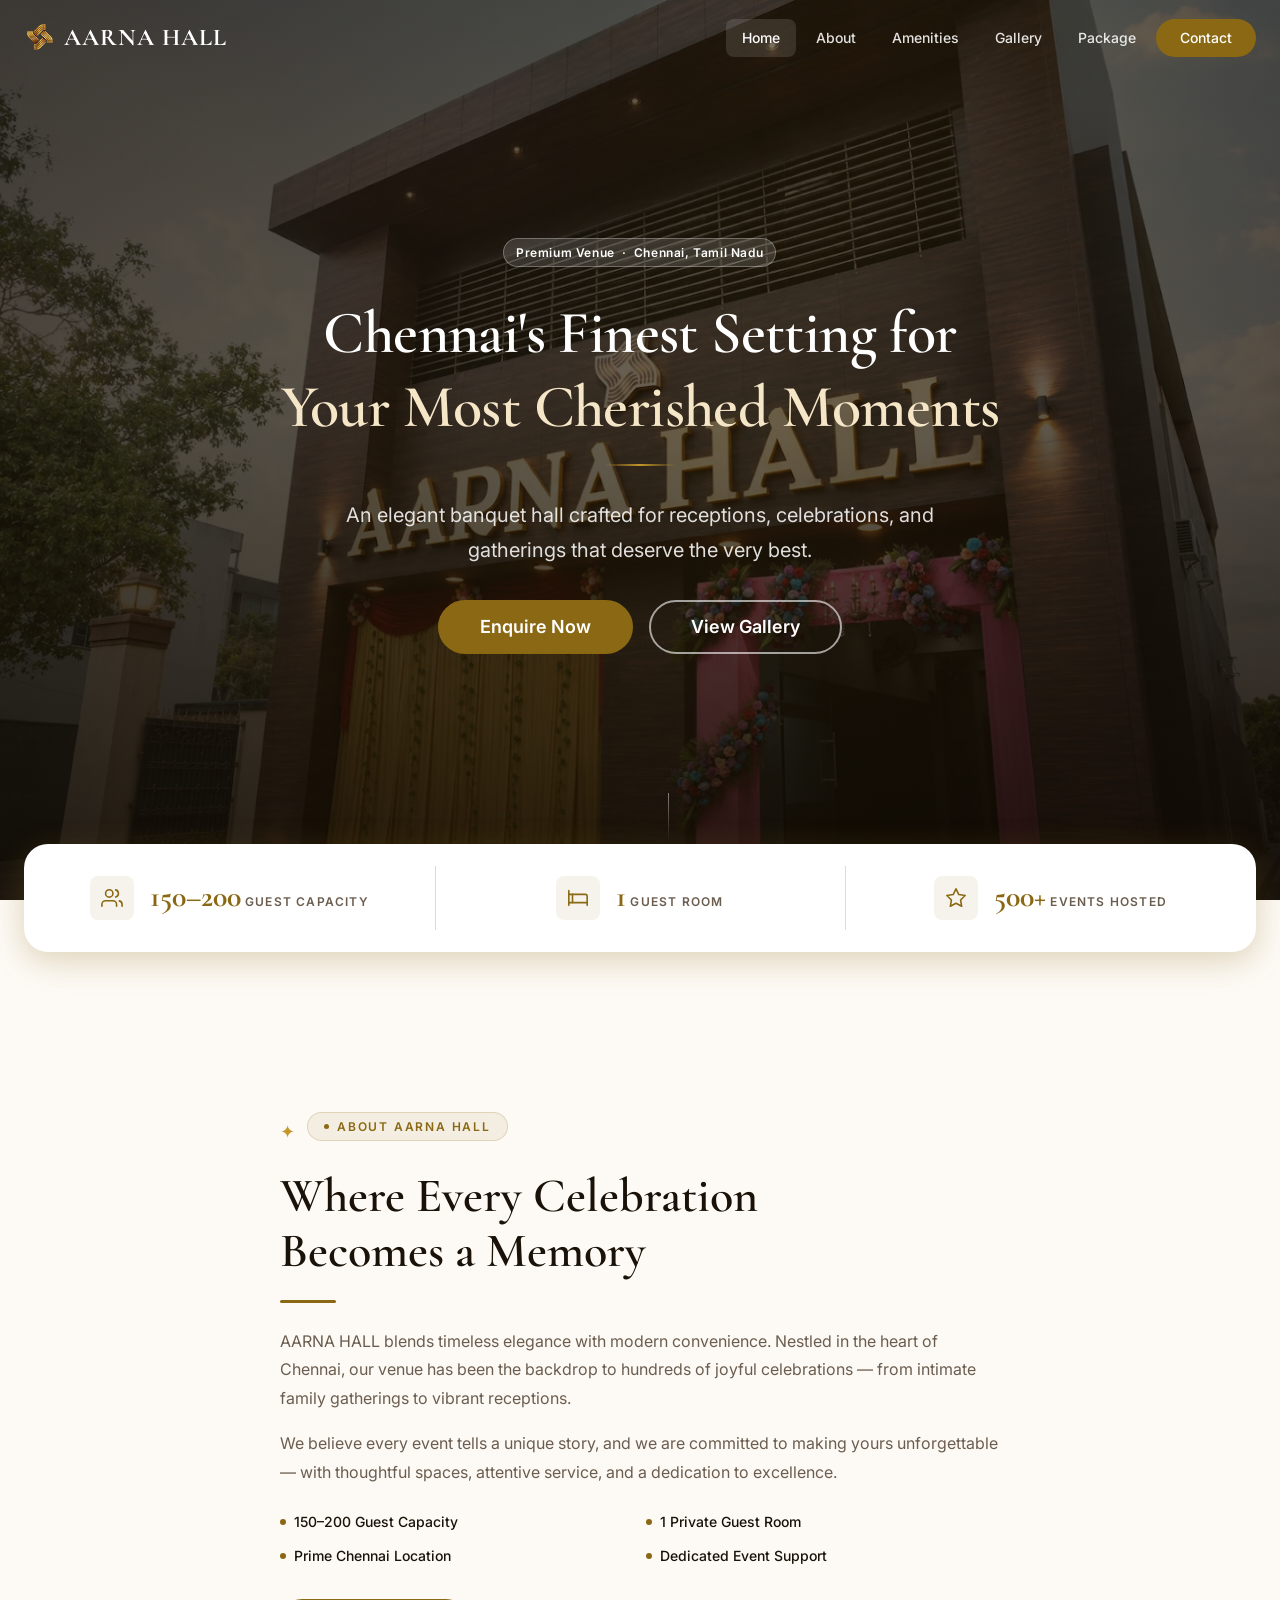
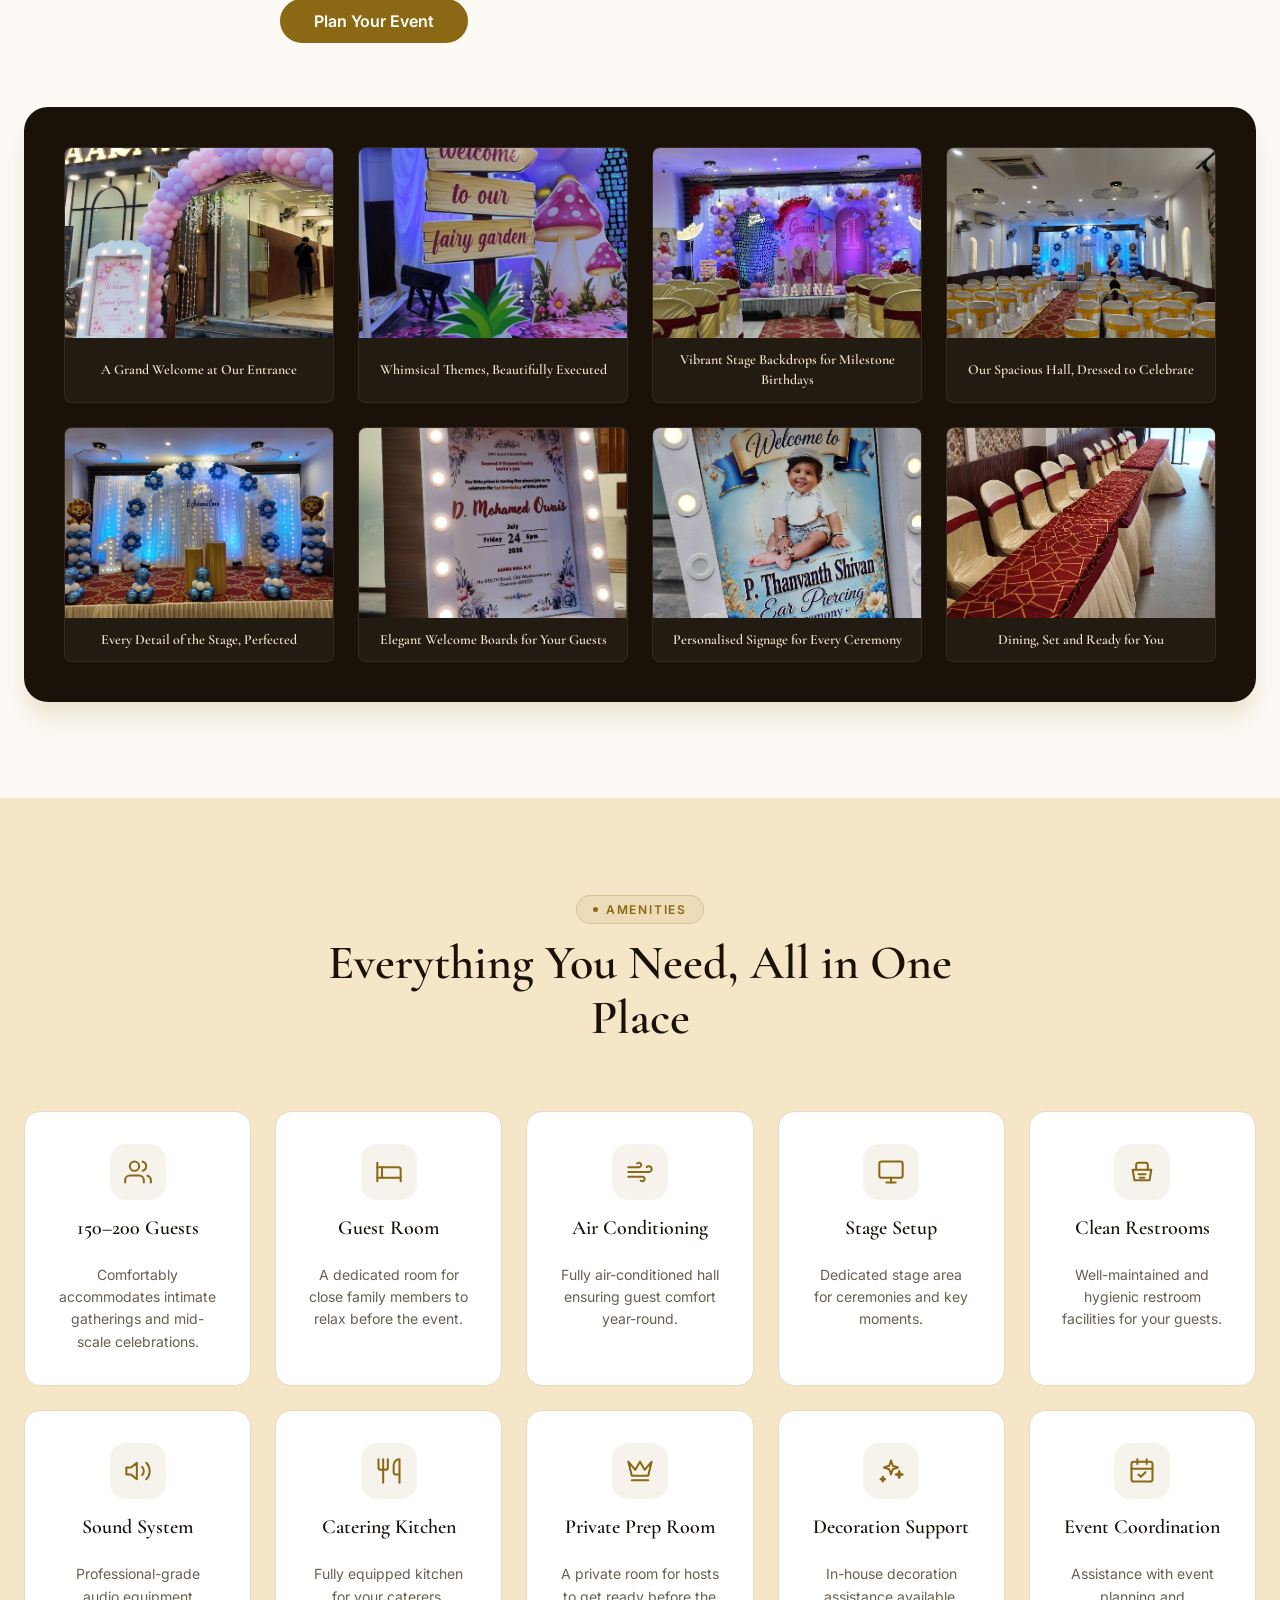
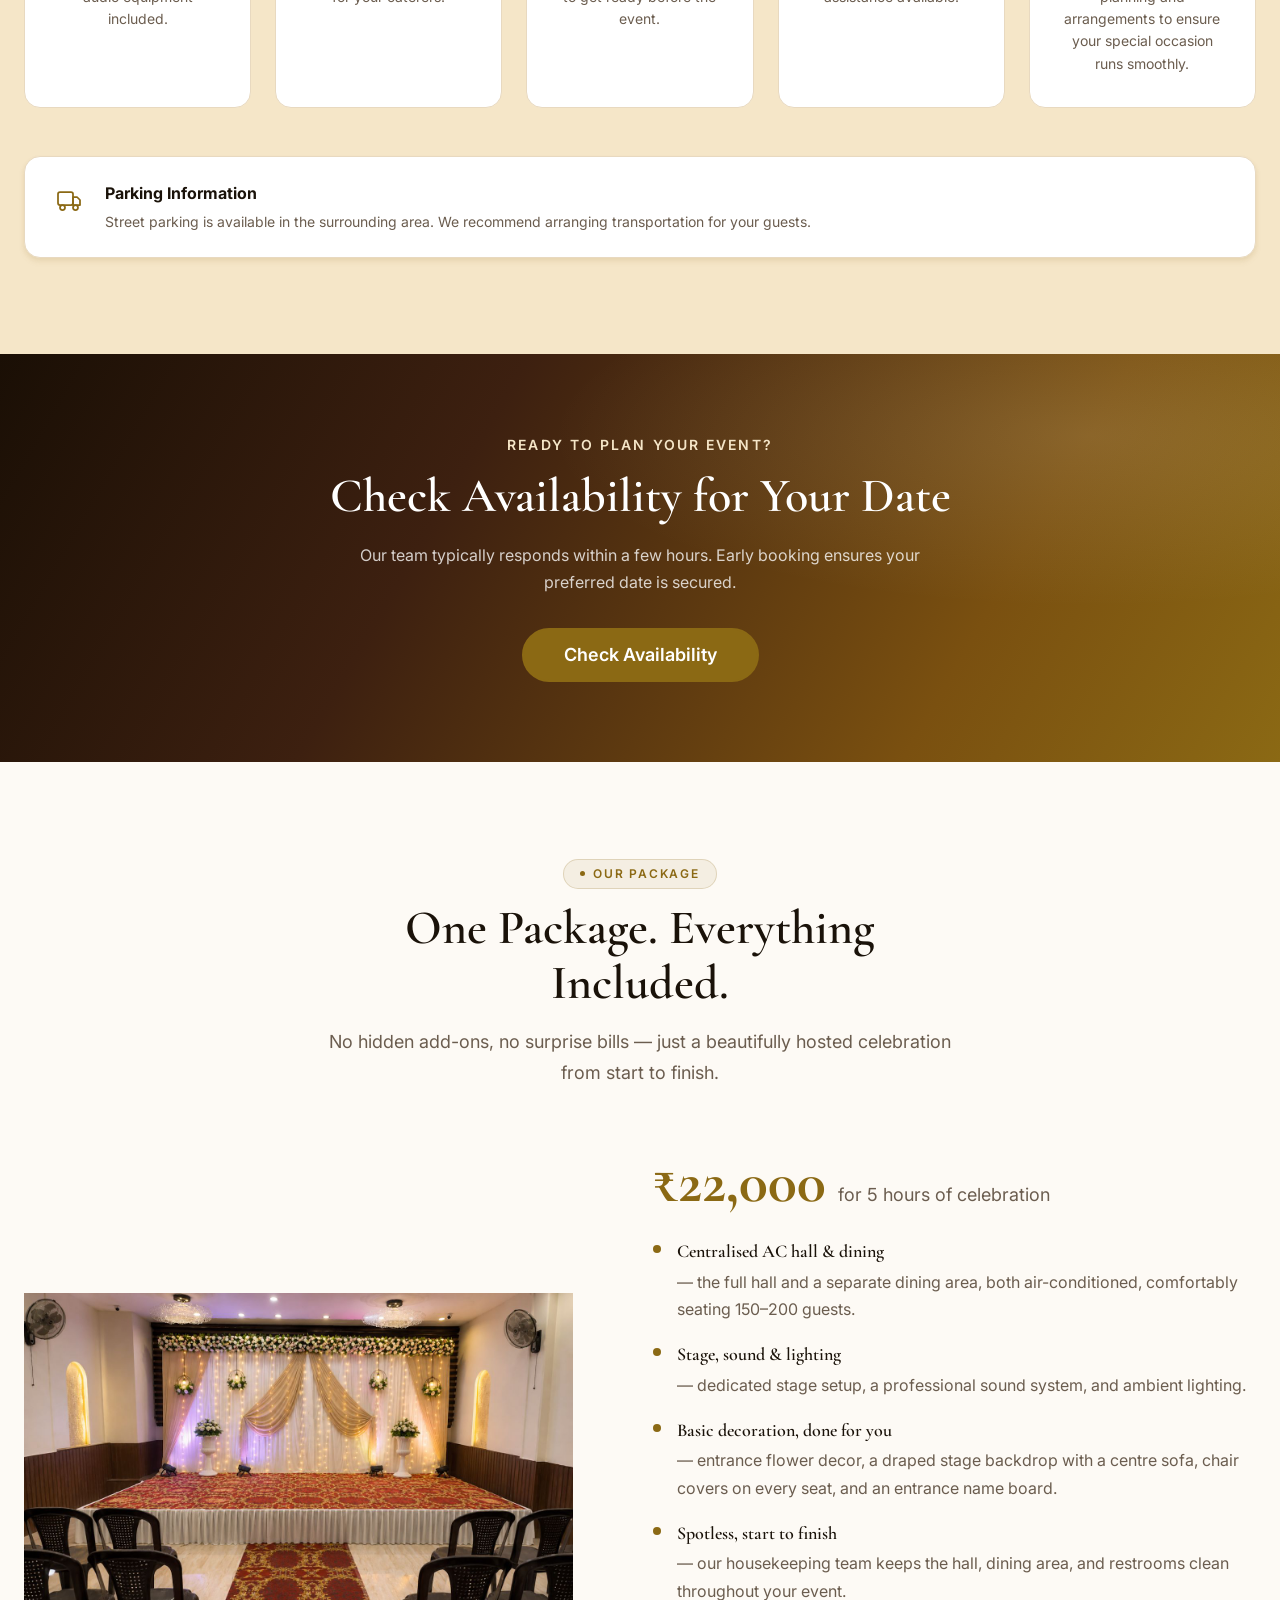
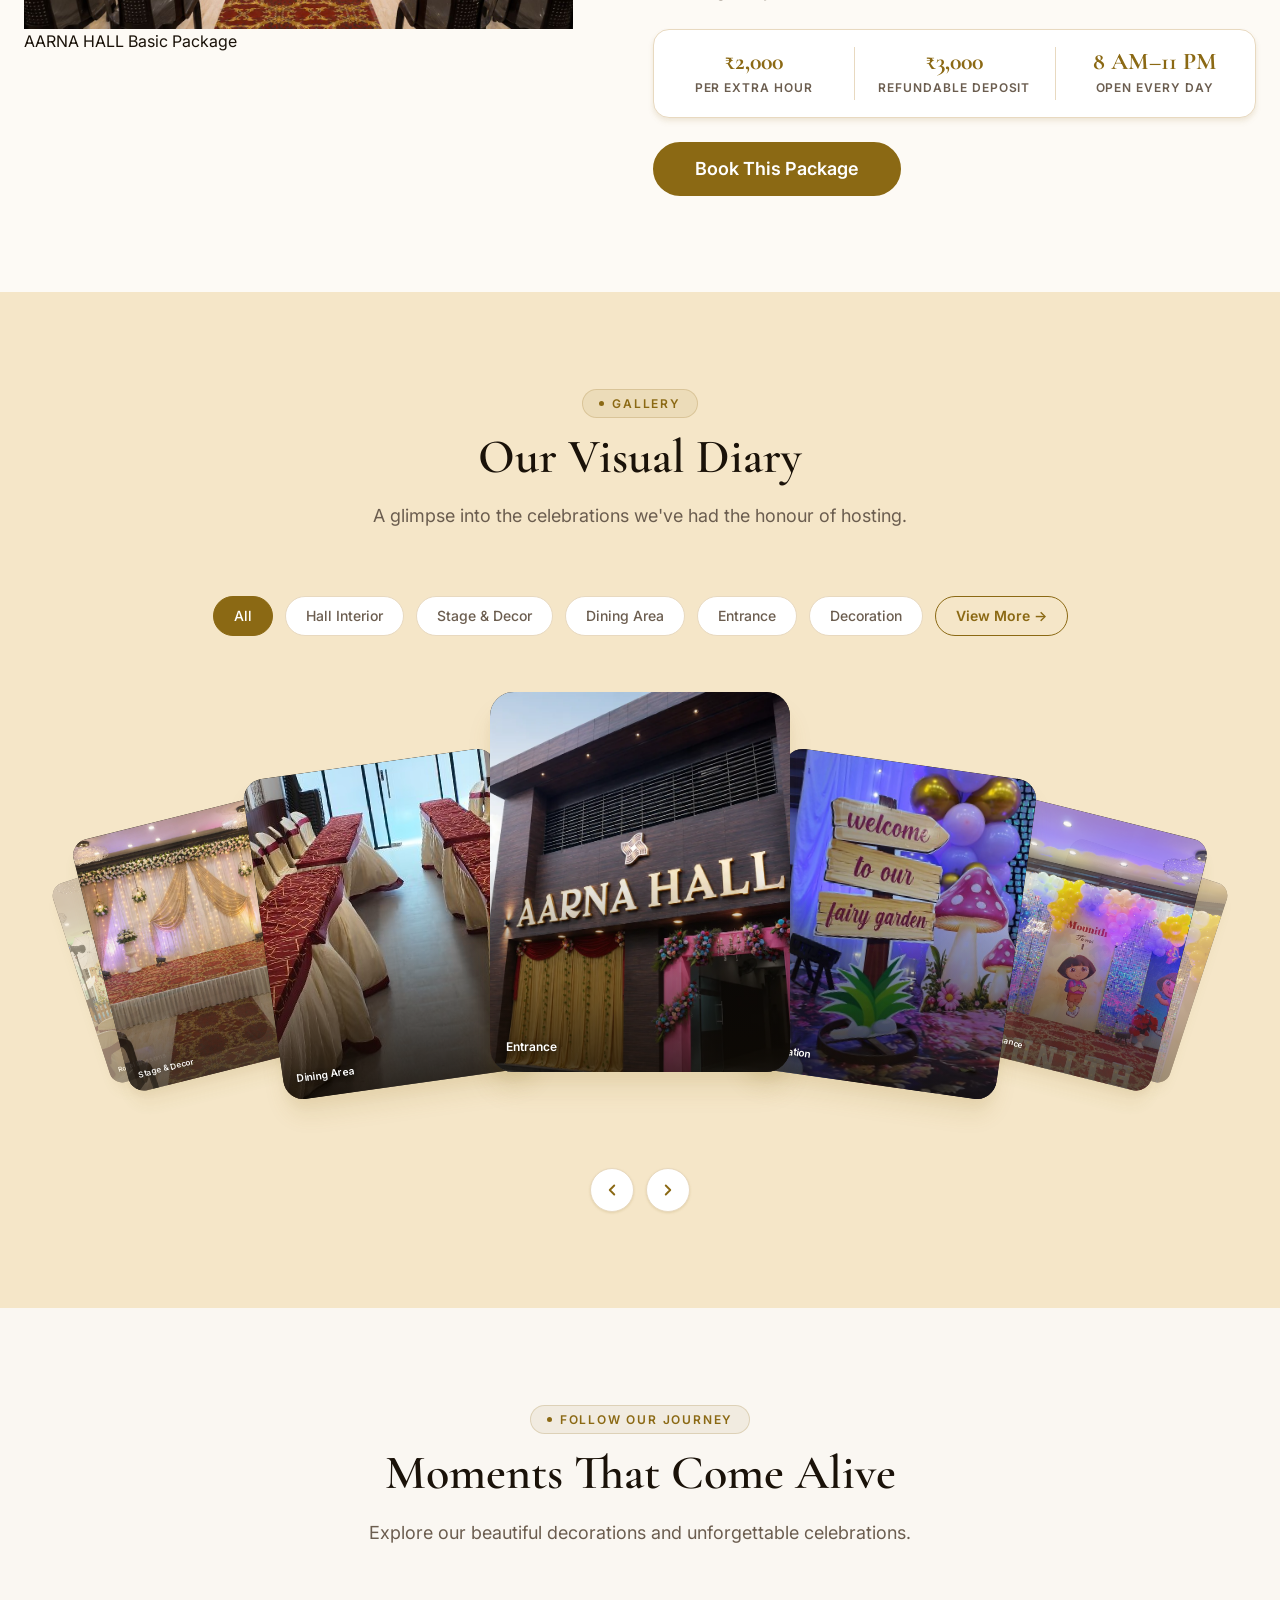
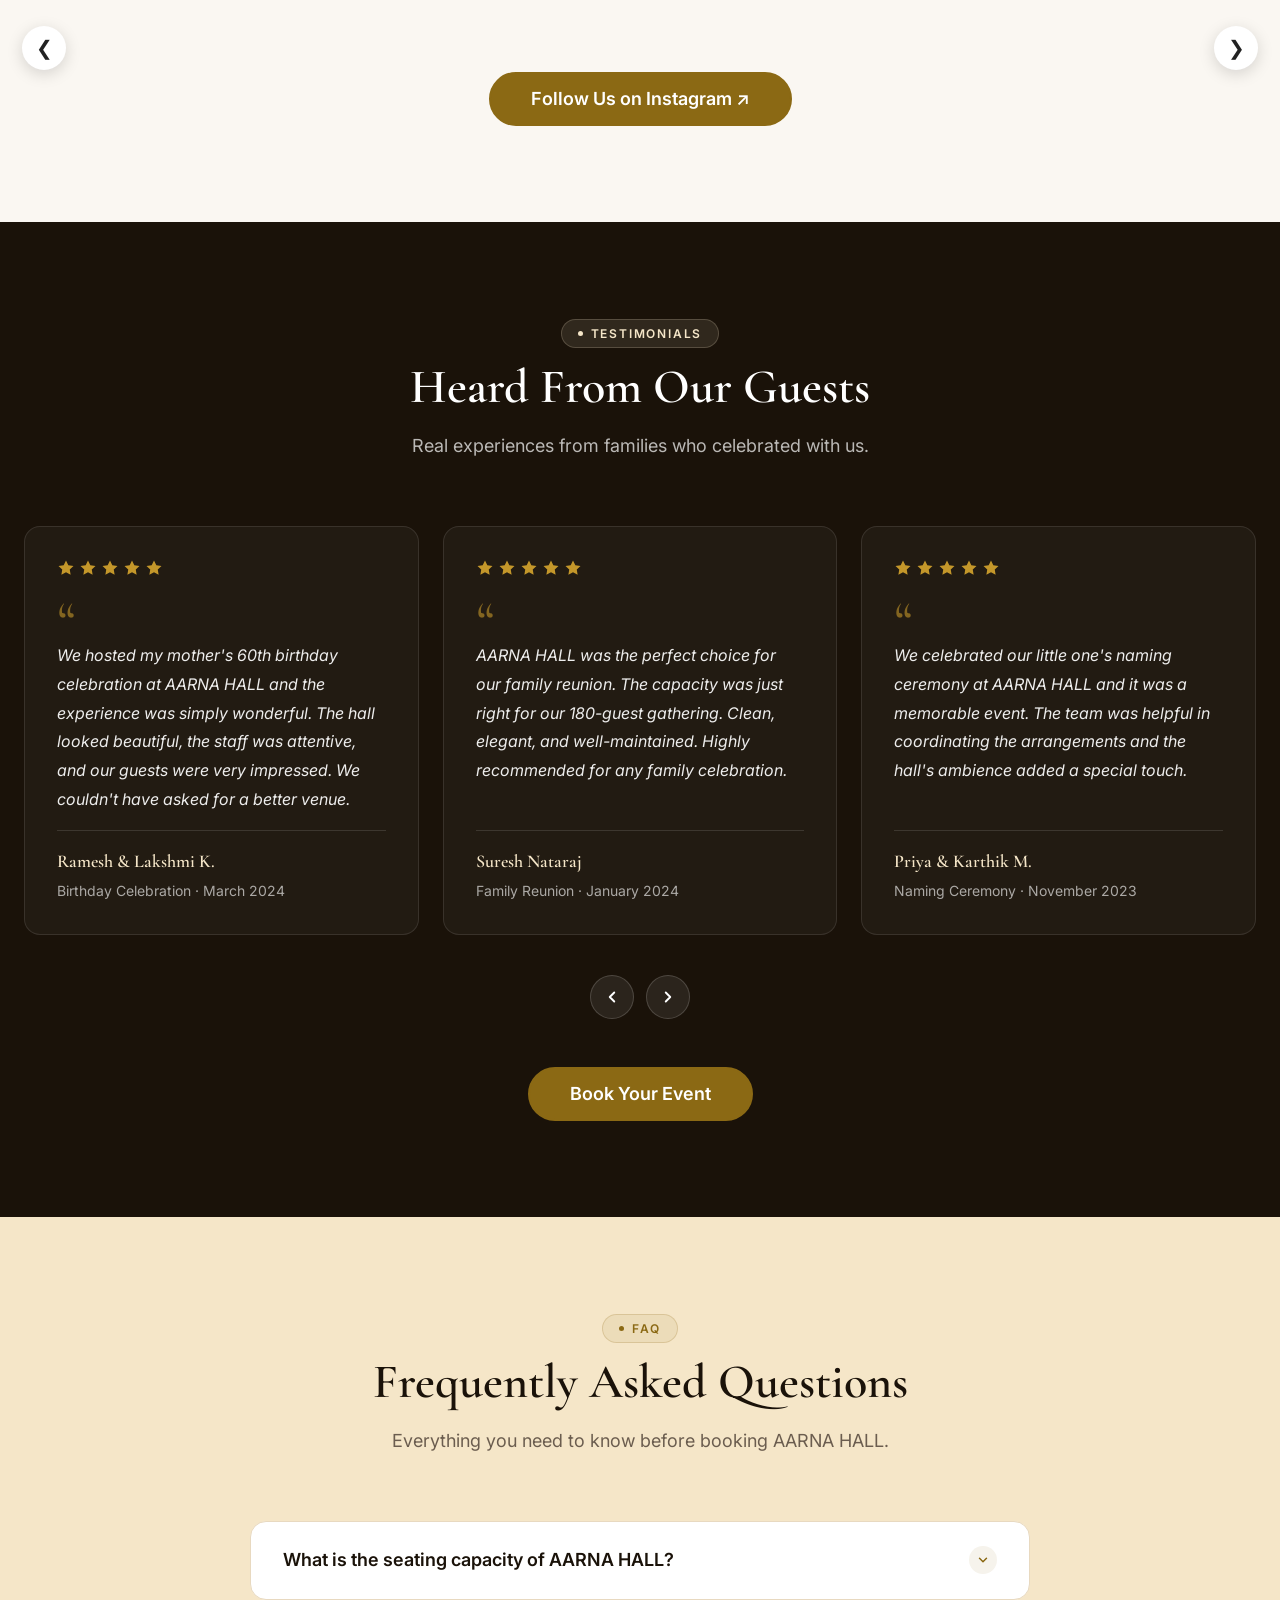
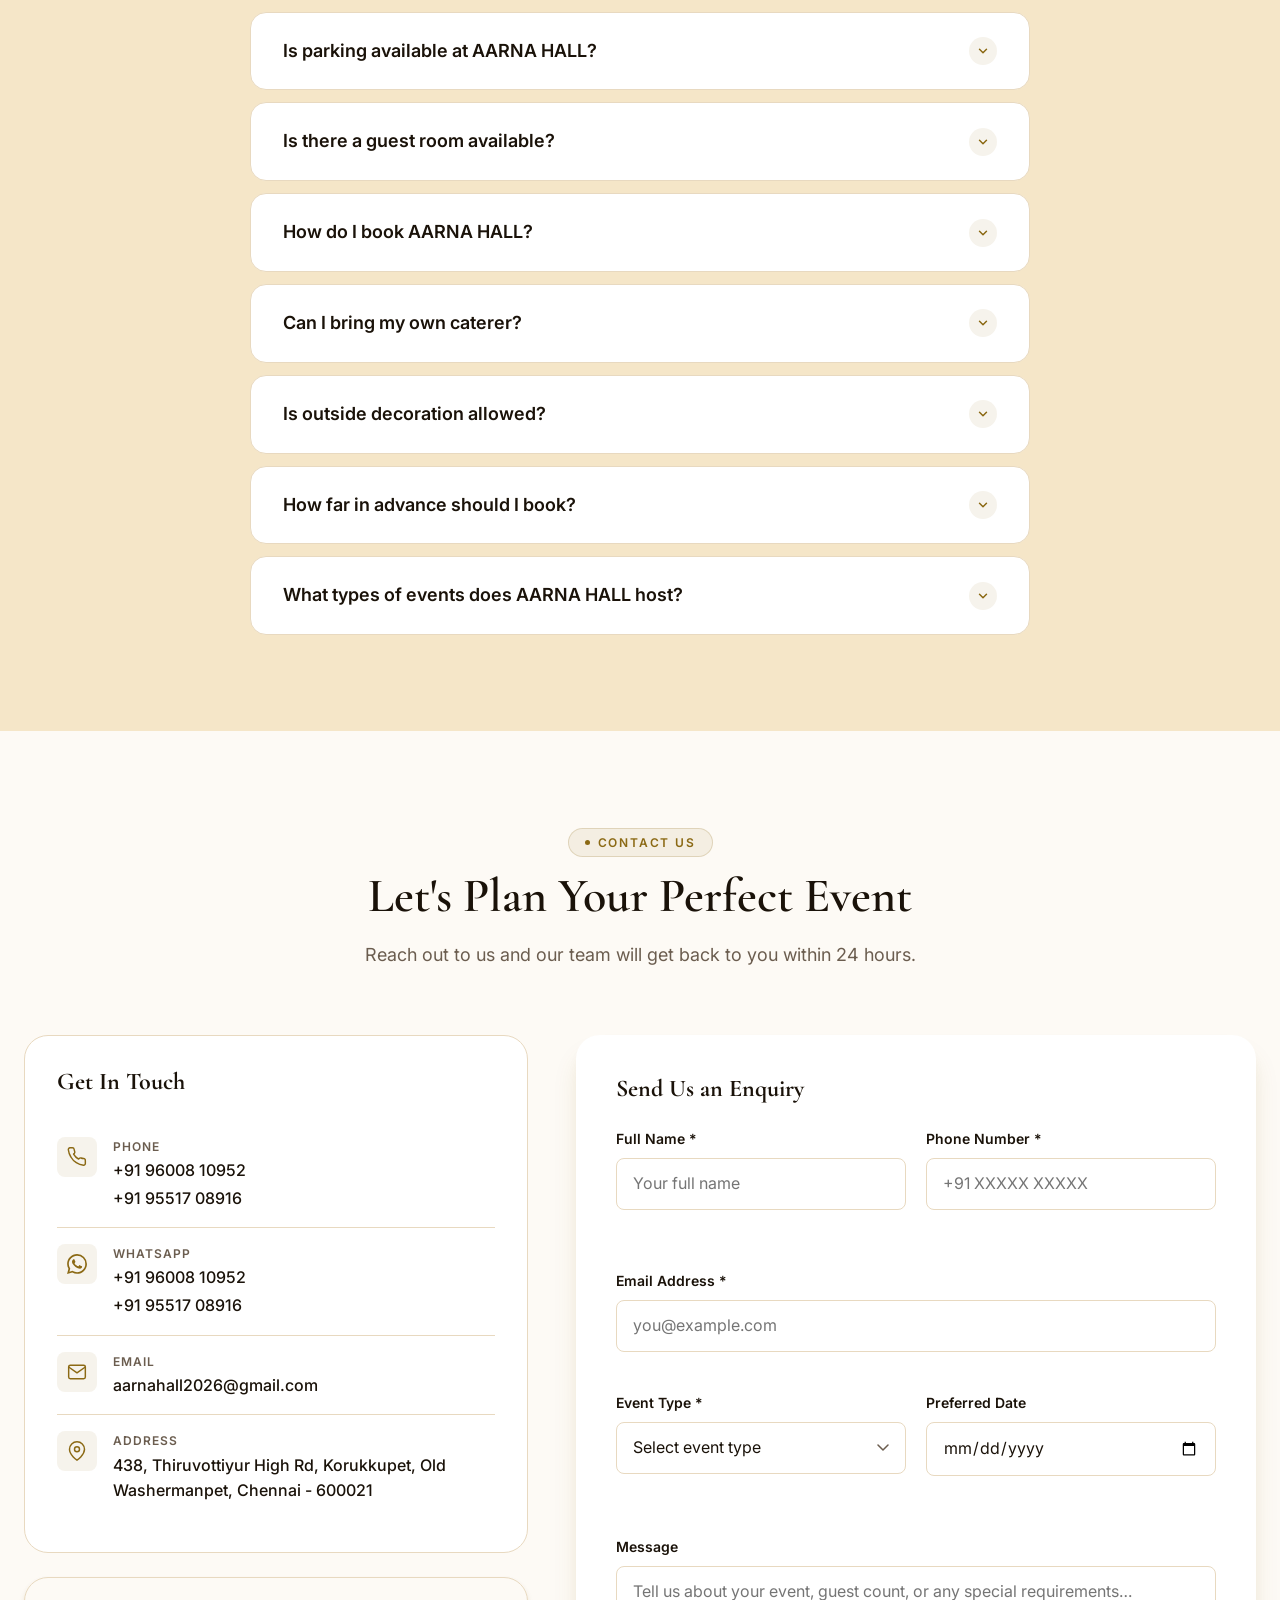
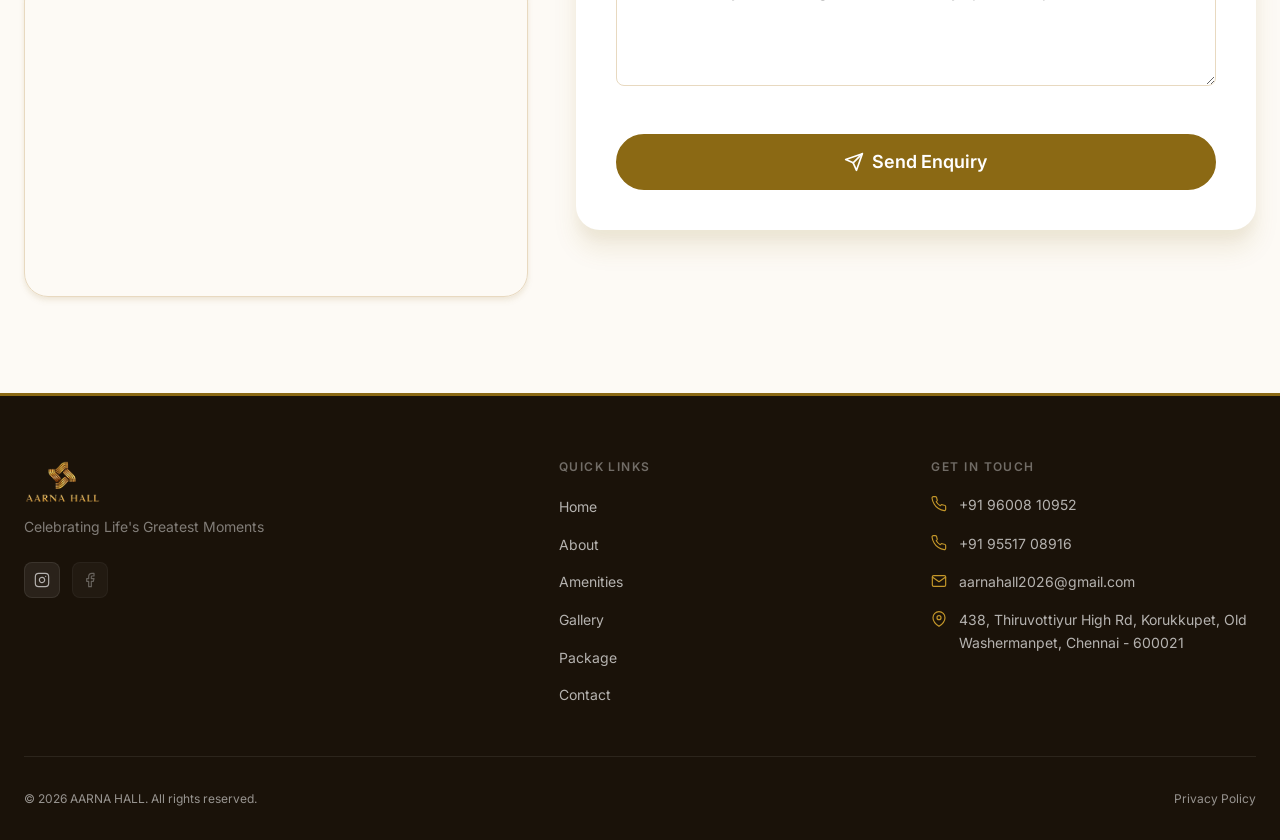
==== commit e4aab3dc: "contact list added --> Yasar" ====
--- a/sample/index.html
+++ b/sample/index.html
@@ -1267,6 +1267,7 @@
                 <div class="contact-item__body">
                   <span class="contact-item__label">Phone</span>
                   <a class="contact-item__value" href="tel:+919600810952">+91 96008 10952</a>
+                  <a class="contact-item__value" href="tel:+919551708916">+91 95517 08916</a>
                 </div>
               </div>
 
@@ -1281,6 +1282,8 @@
                   <span class="contact-item__label">WhatsApp</span>
                   <a class="contact-item__value" href="https://wa.me/919600810952" target="_blank"
                     rel="noopener noreferrer">+91 96008 10952</a>
+                  <a class="contact-item__value" href="https://wa.me/919551708916" target="_blank"
+                    rel="noopener noreferrer">+91 95517 08916</a>
                 </div>
               </div>
 
